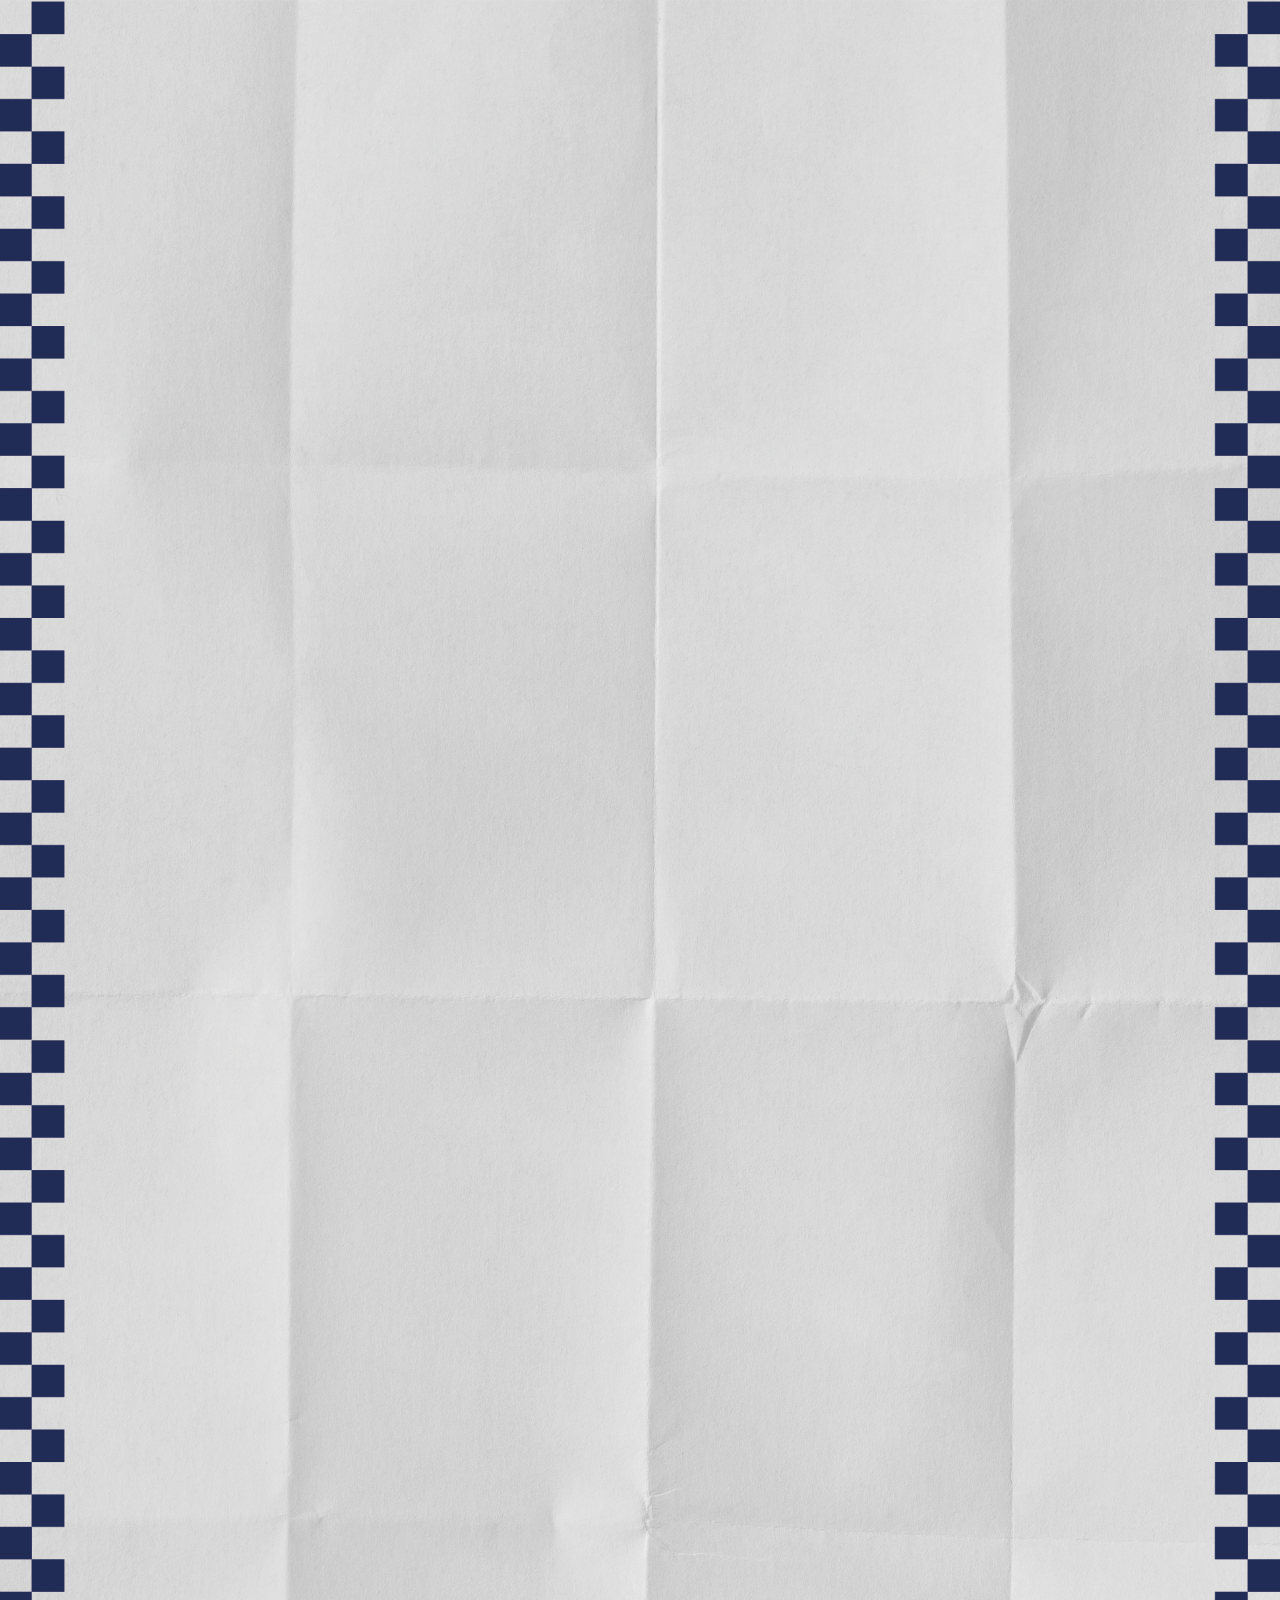
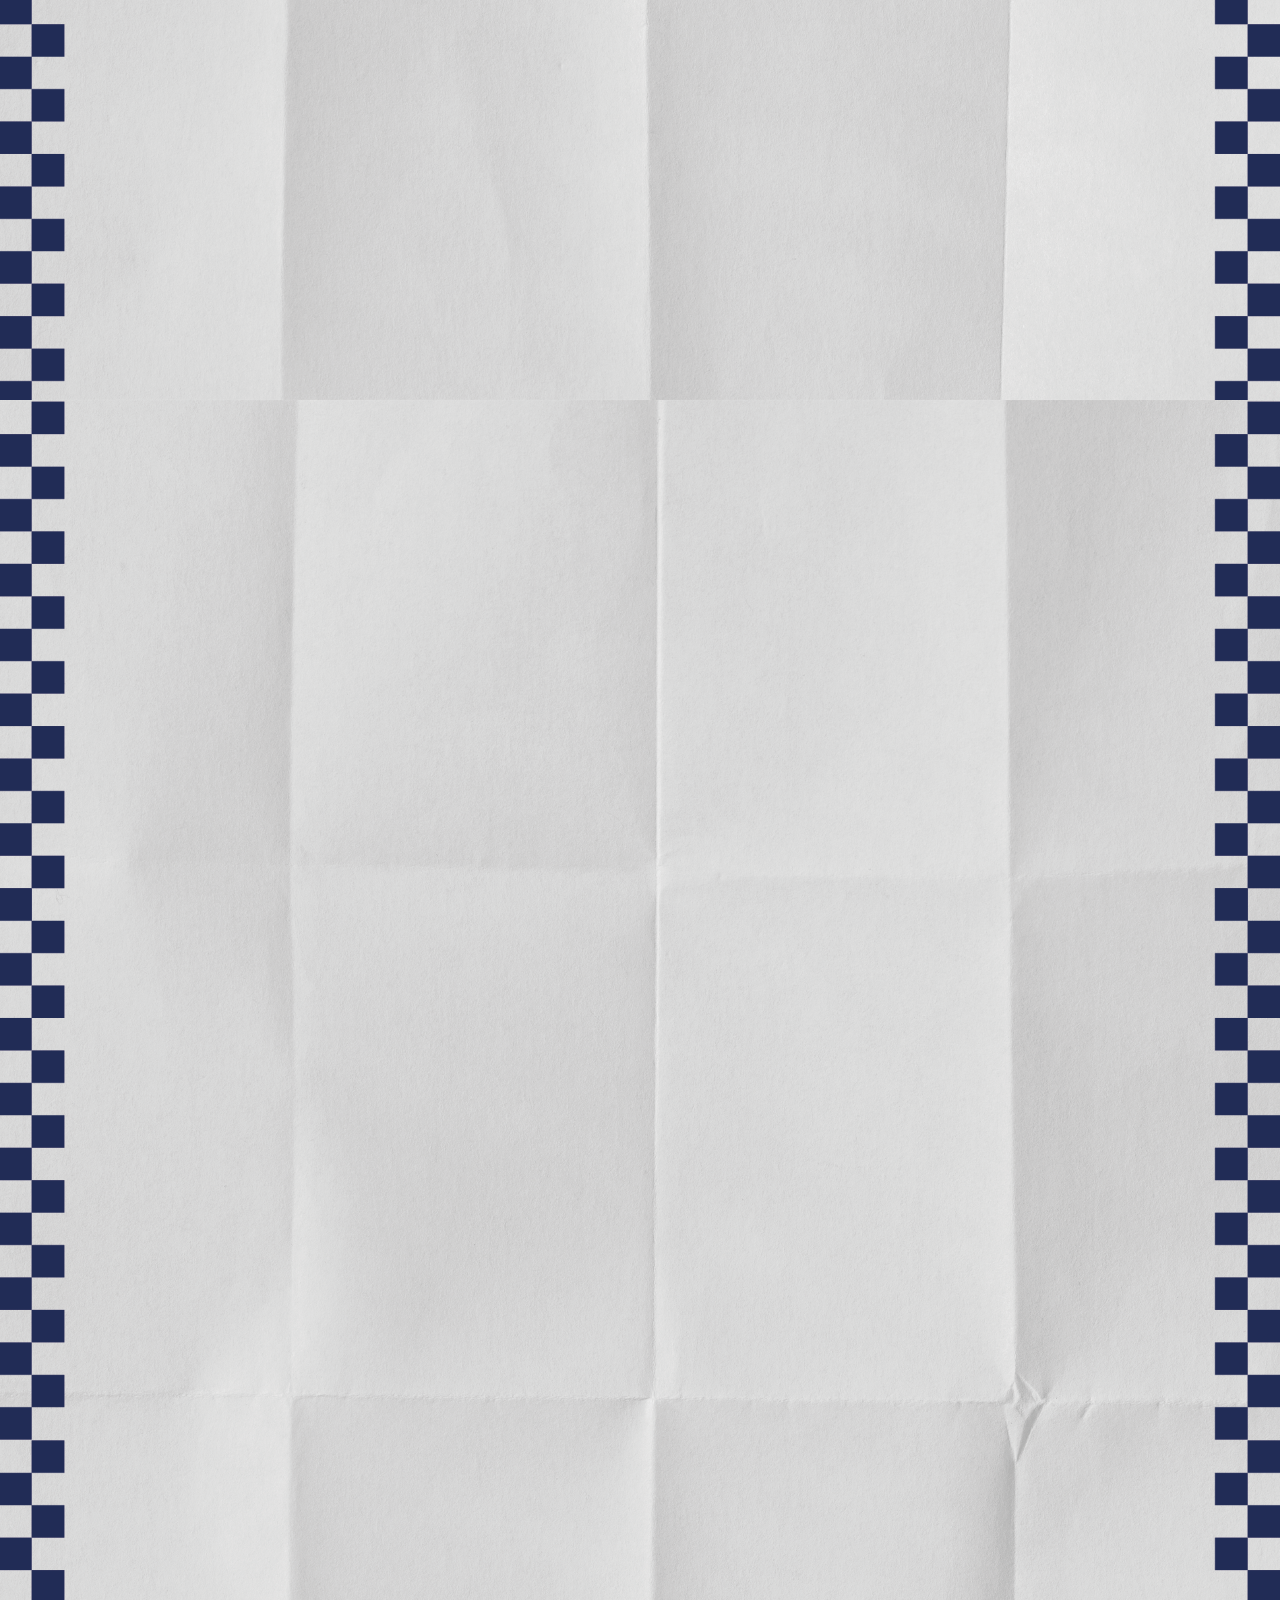
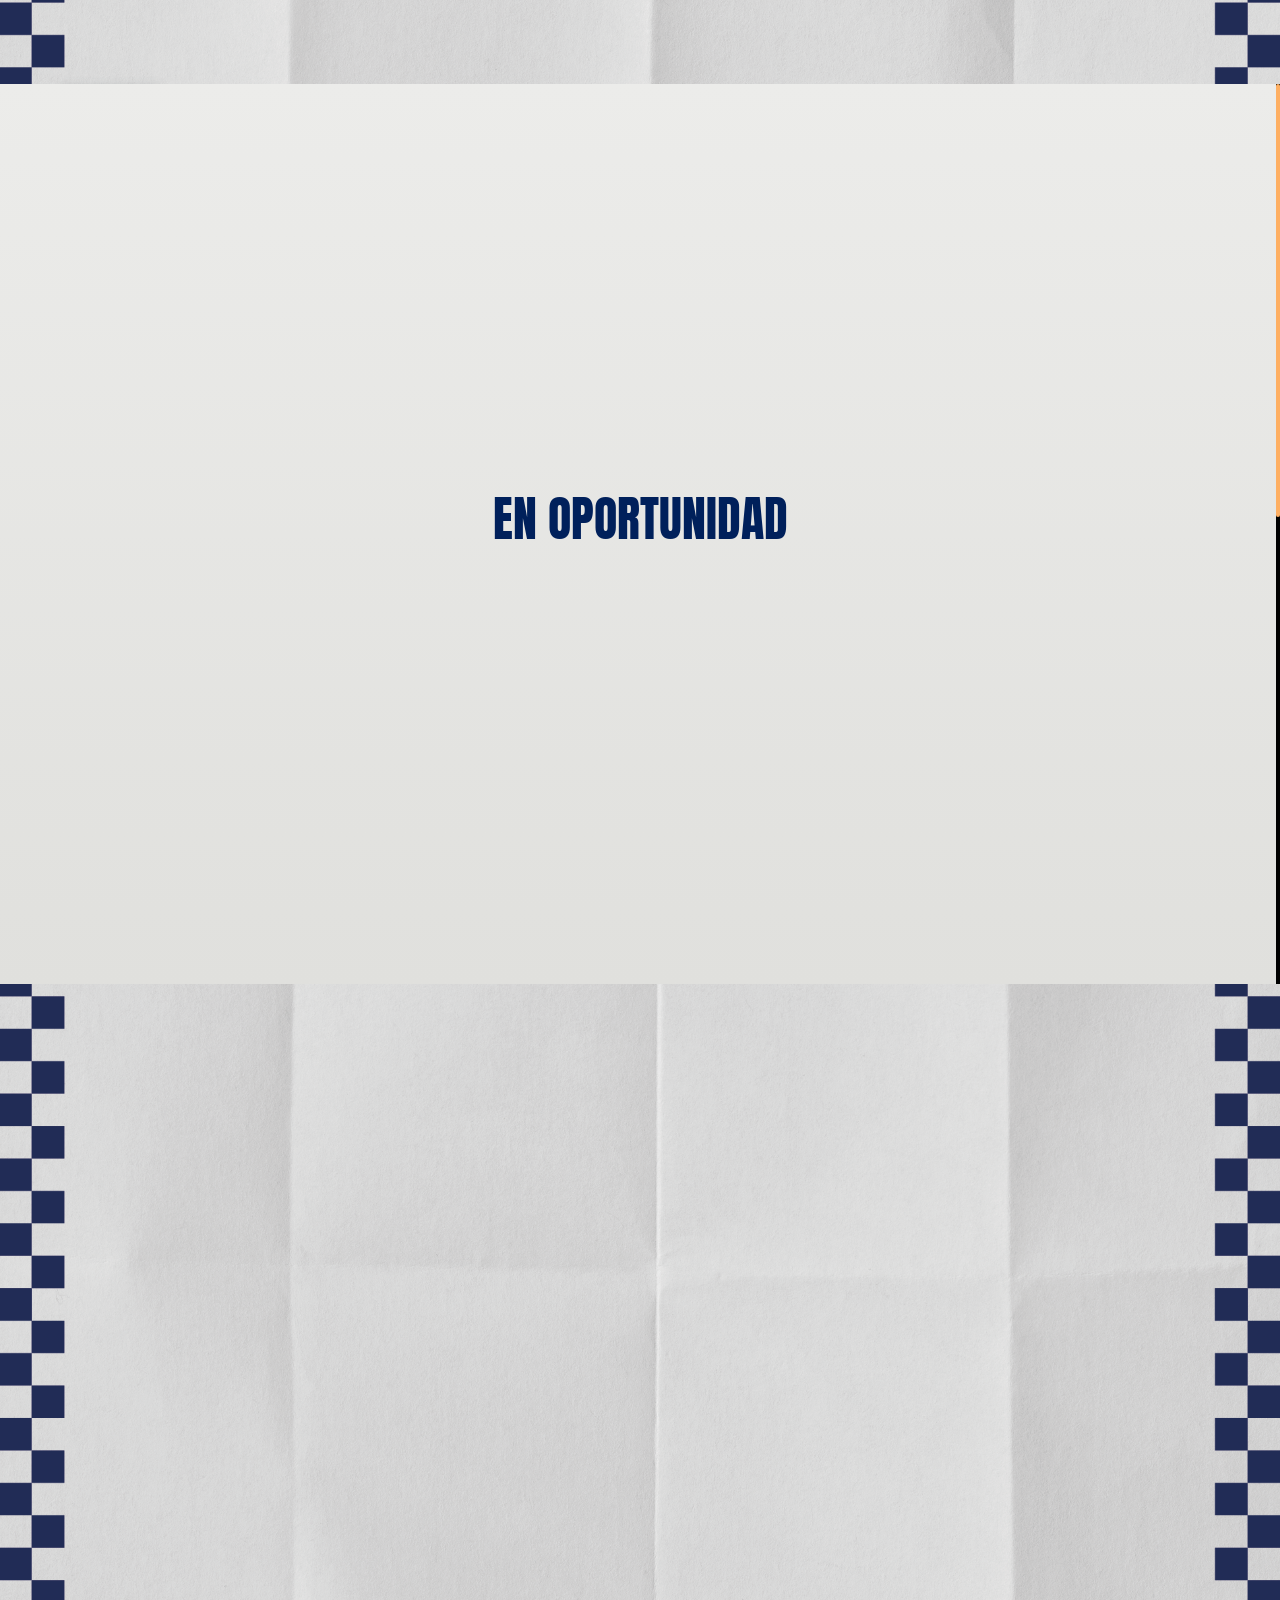
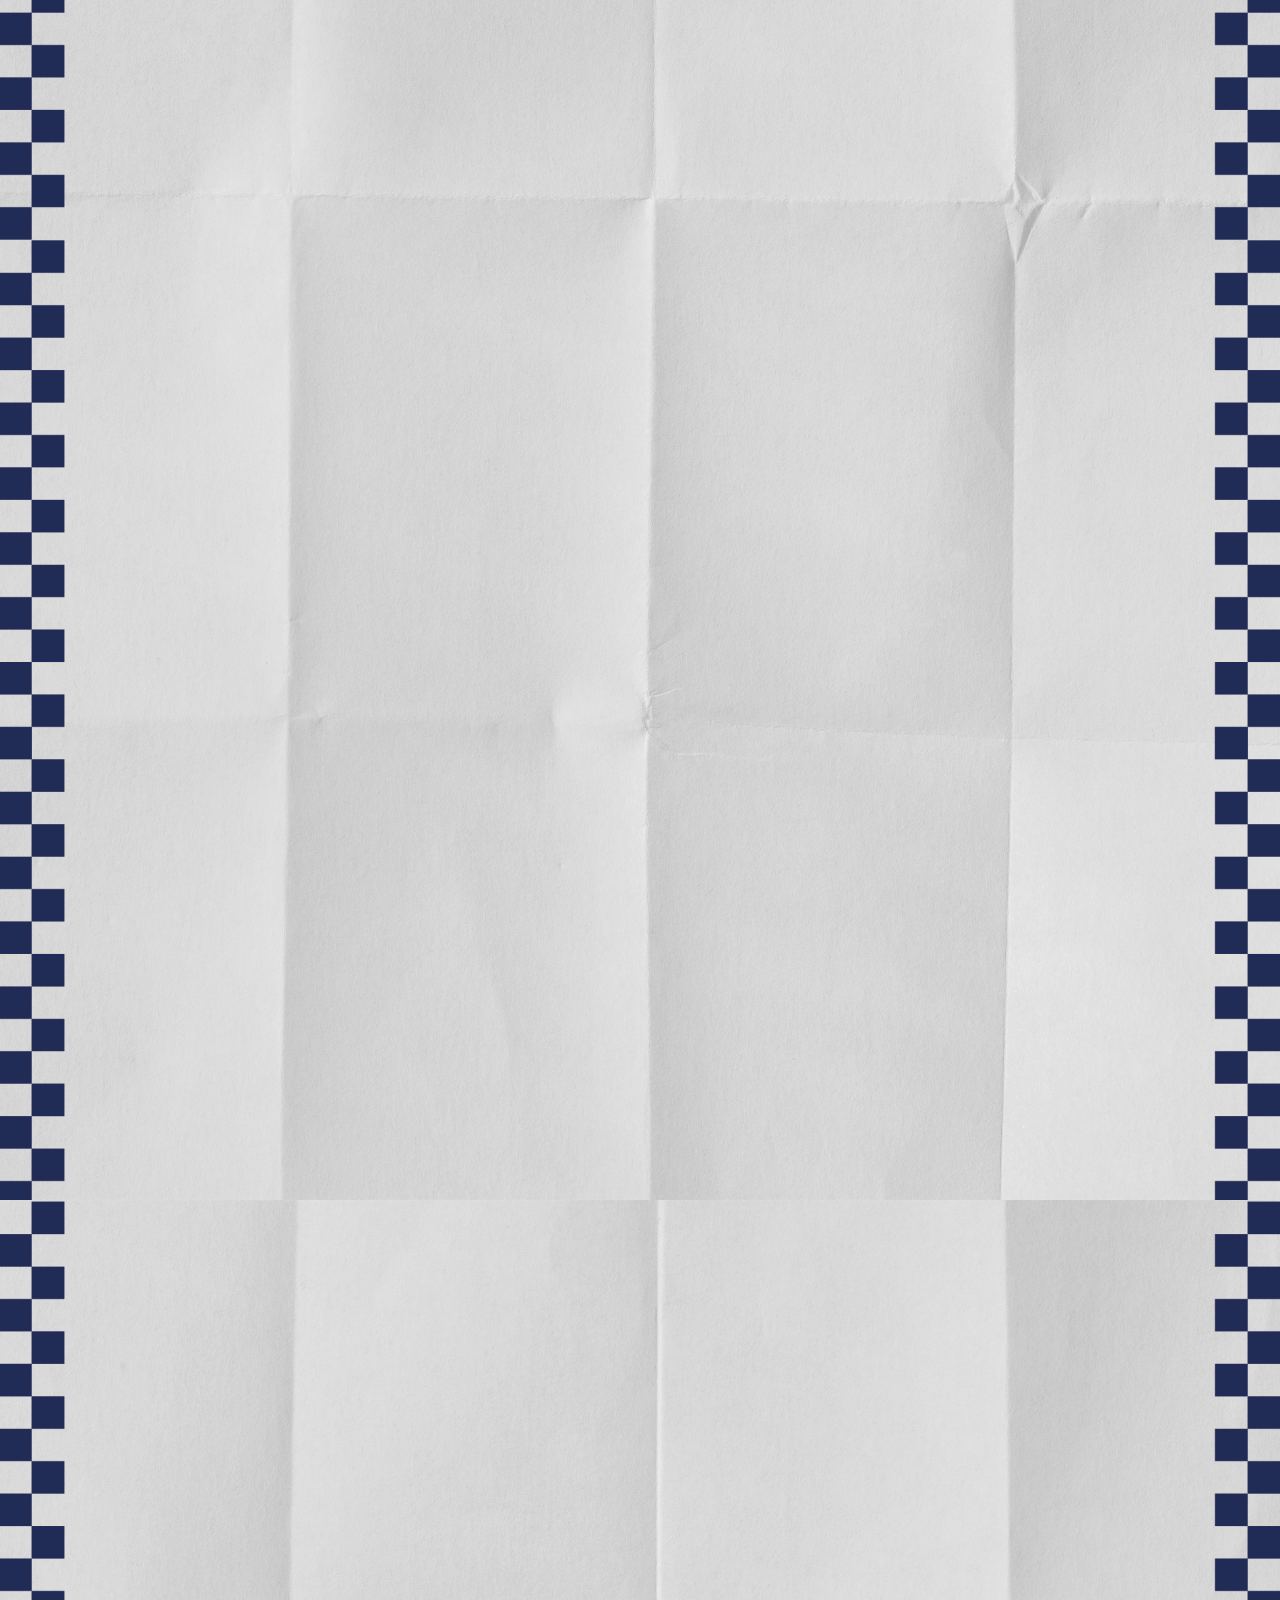
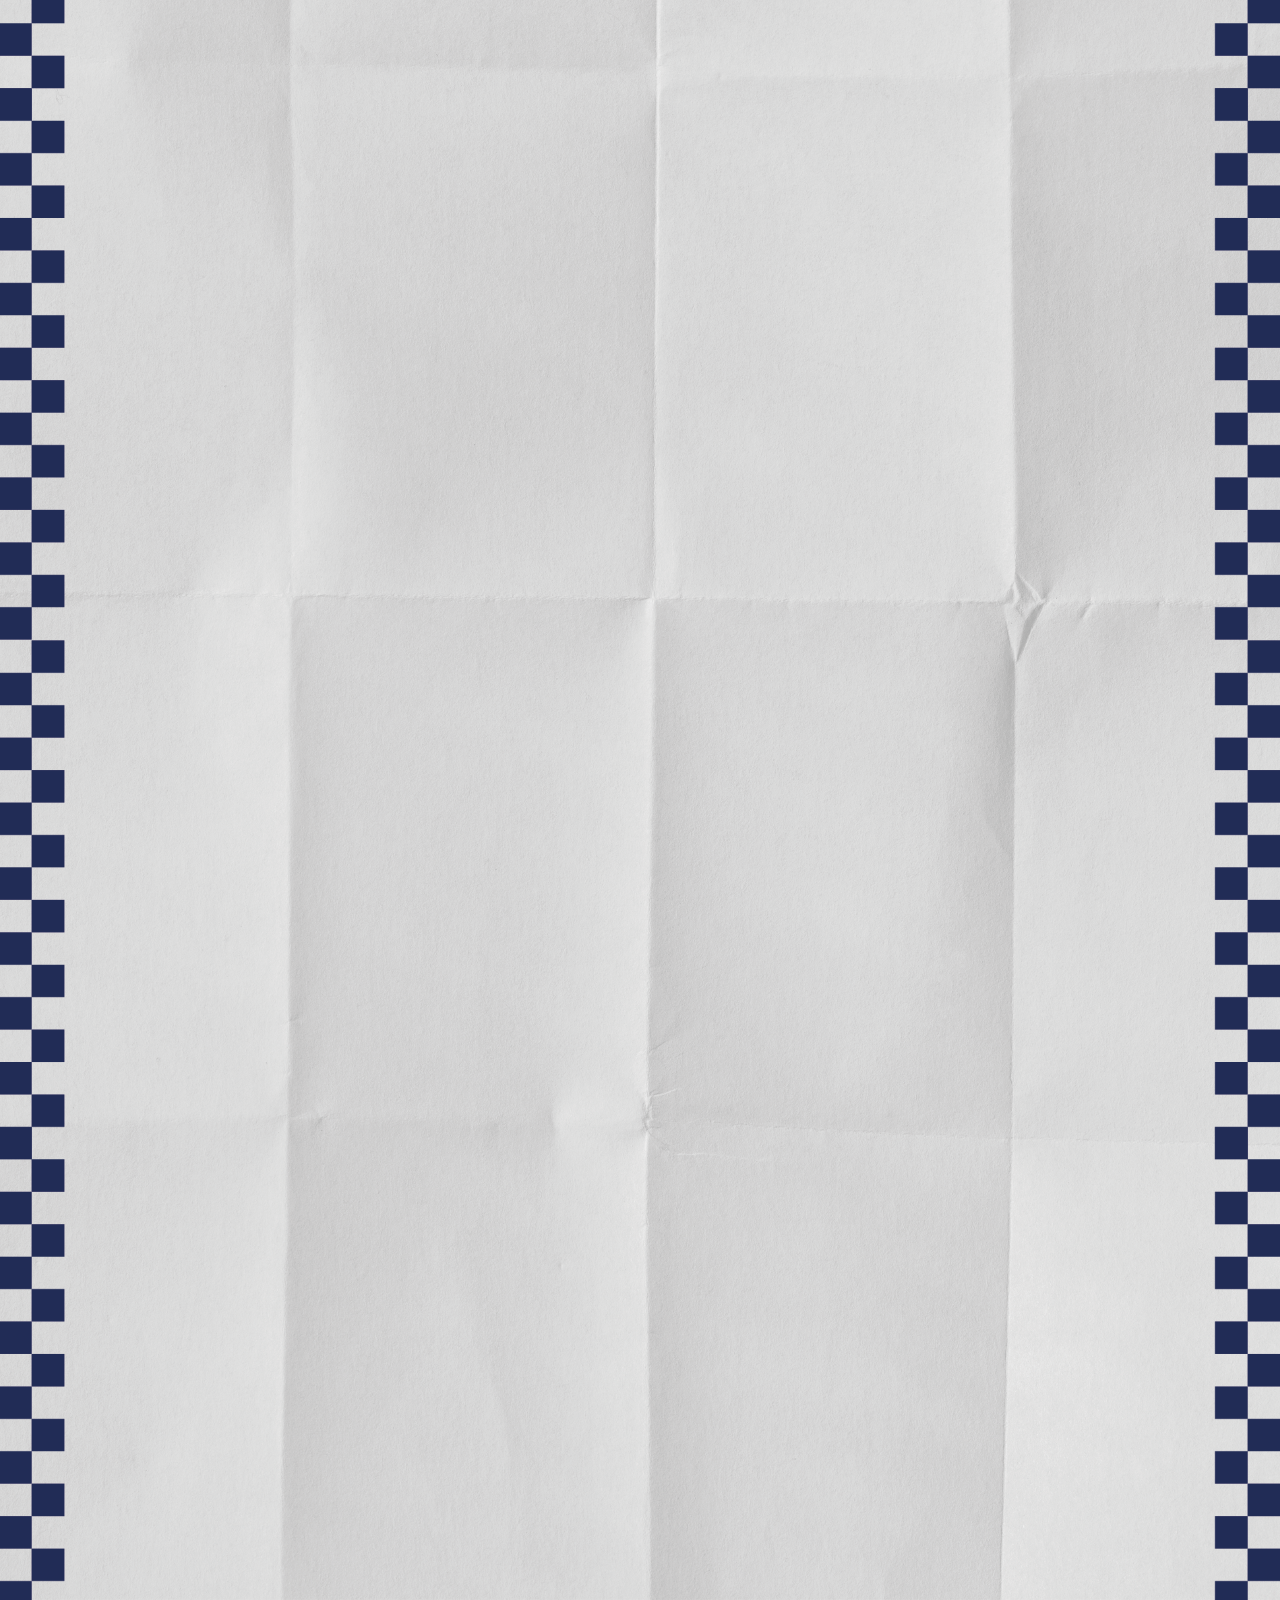
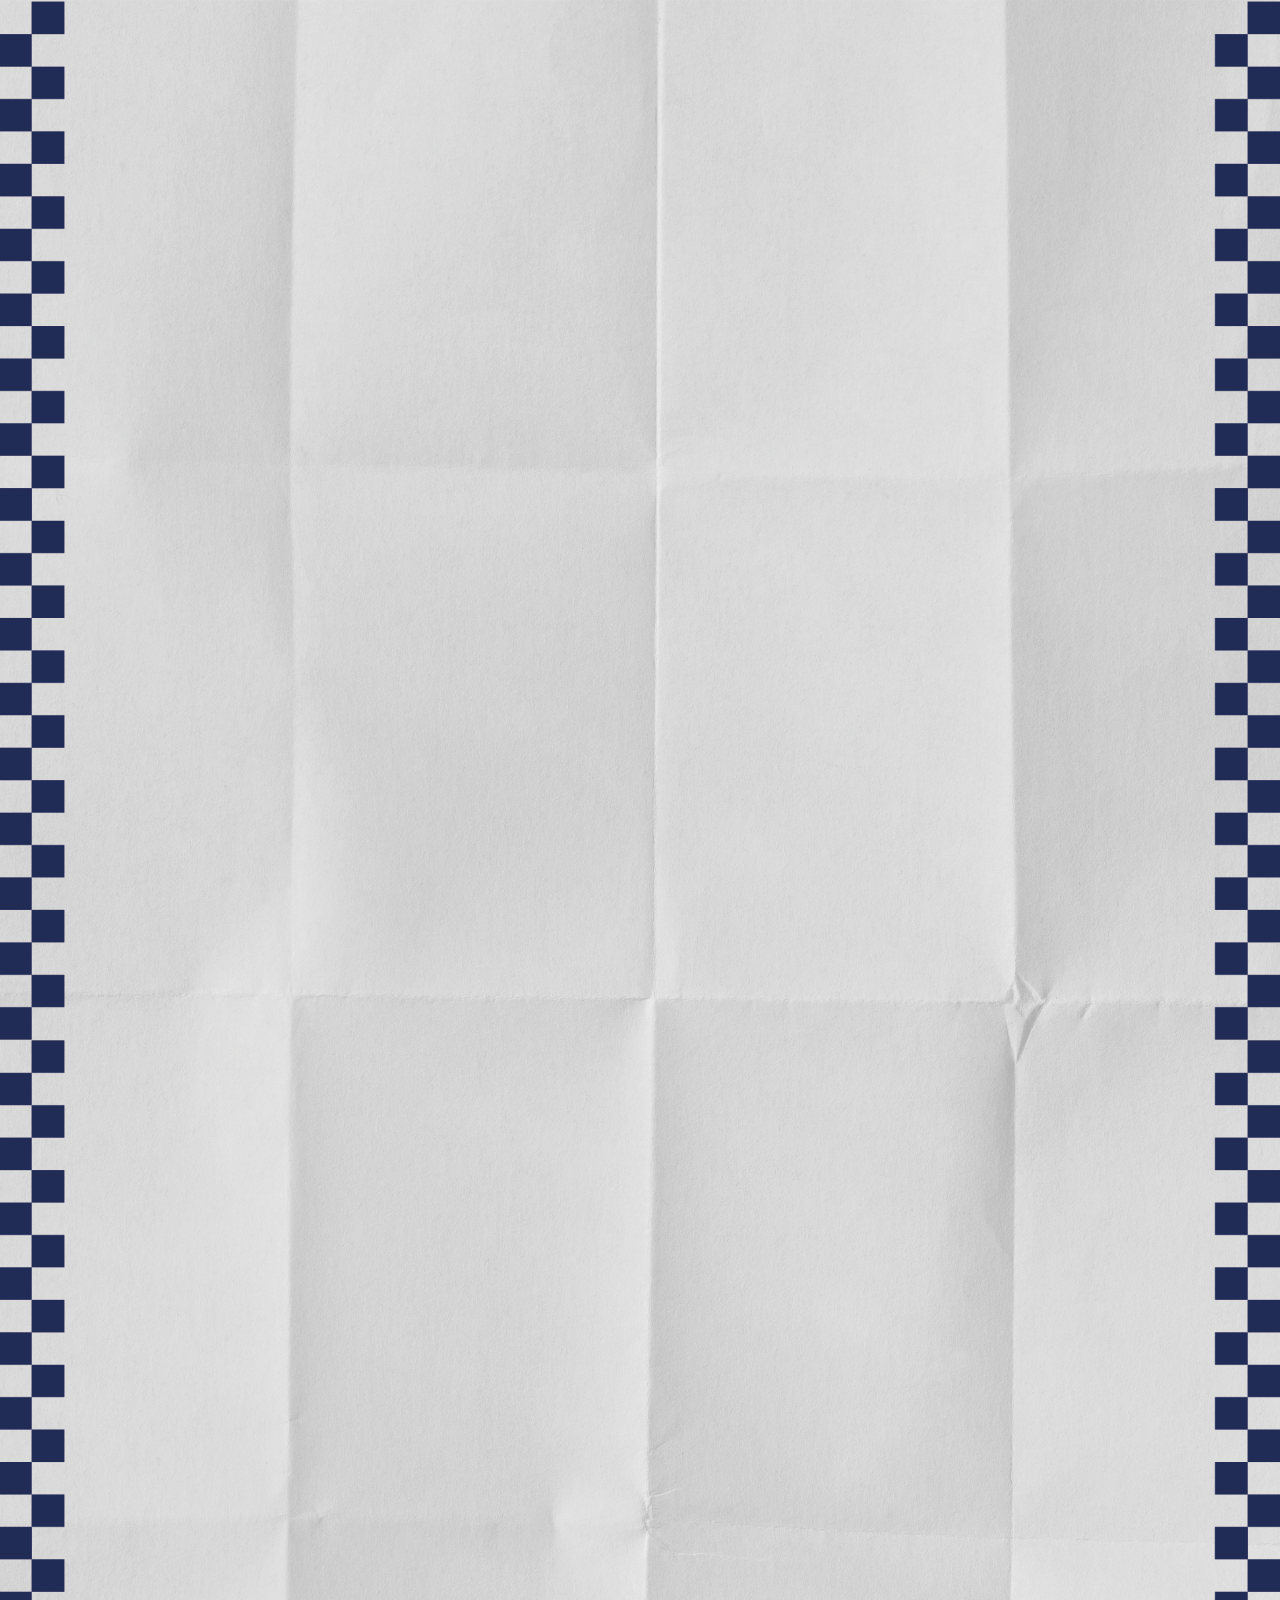
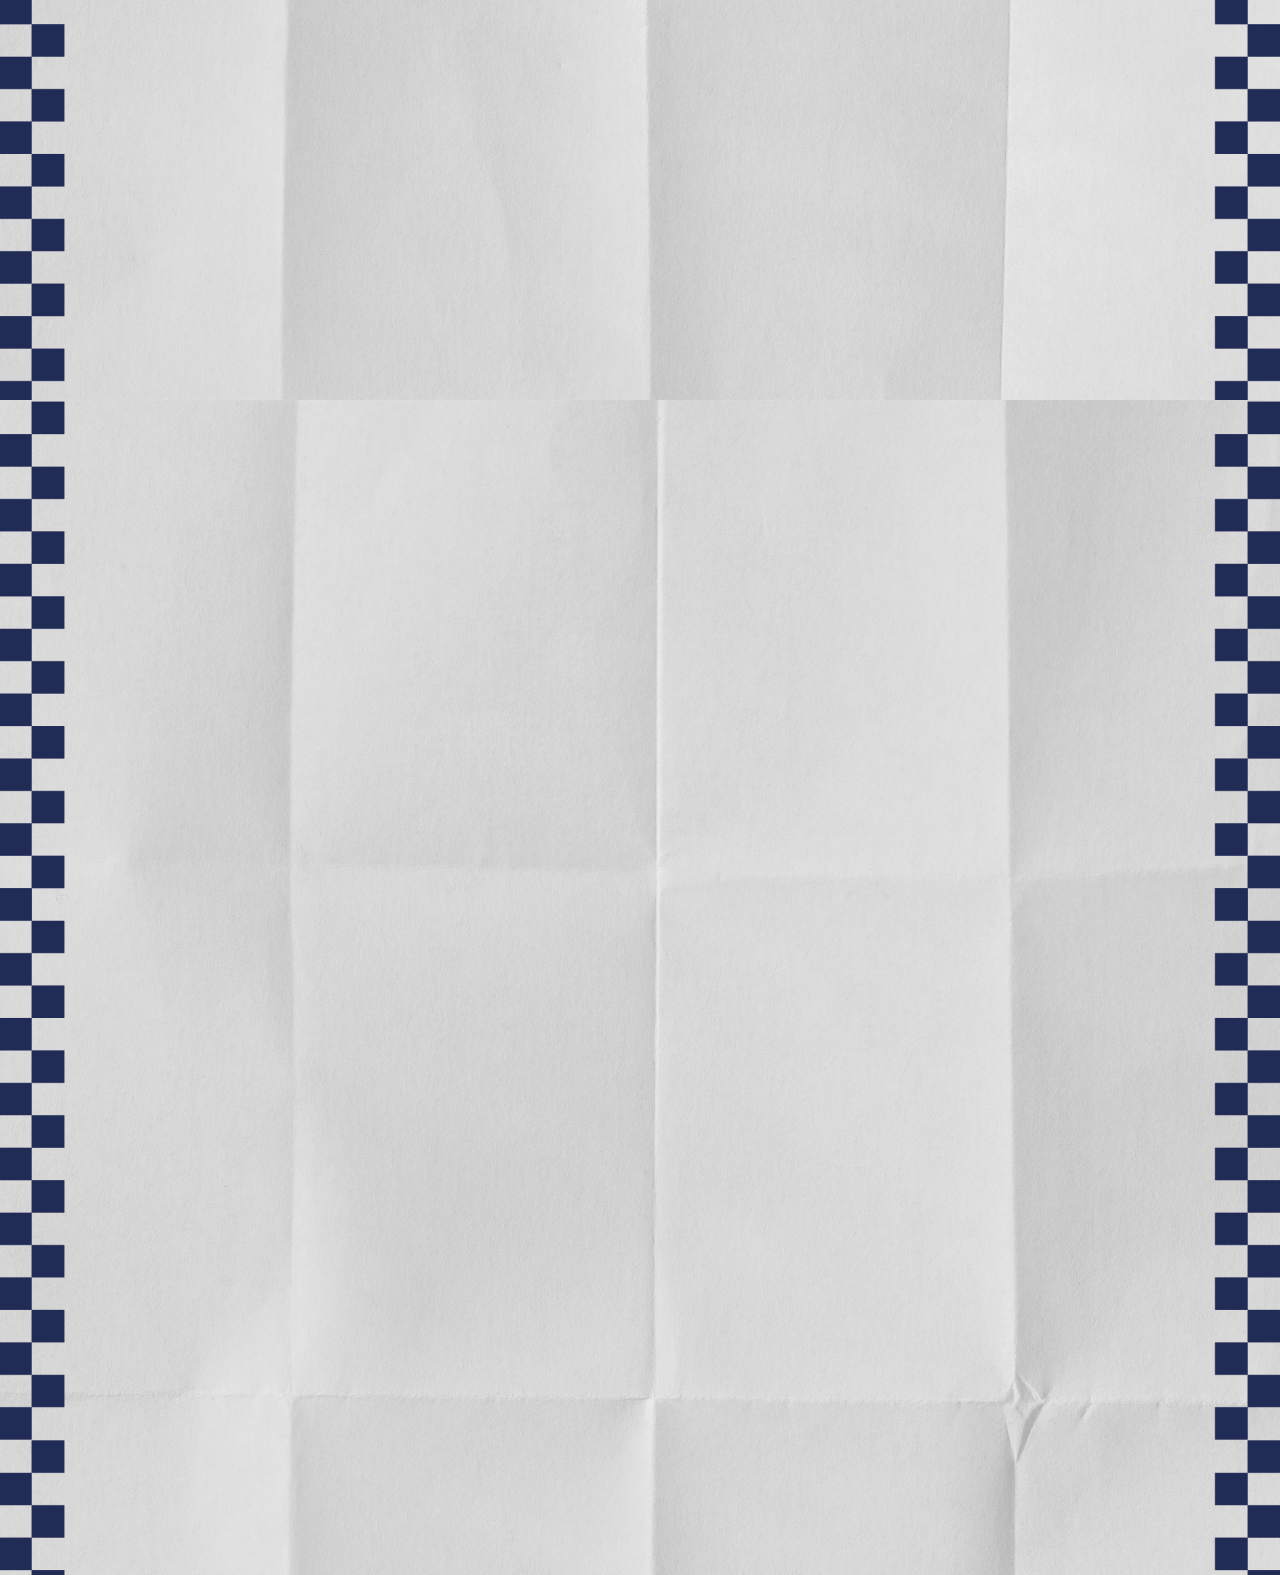
==== index.html @ 7f743ad9 "Add files via upload" ====
<!DOCTYPE html>
<html lang="zxx">

<head>

    <meta charset="UTF-8">
    <meta name="viewport" content="width=device-width, initial-scale=1.0">
    <meta http-equiv="X-UA-Compatible" content="ie=edge">

    <!-- grid css -->
    <link rel="stylesheet" href="css/plugins/bootstrap-grid.css">
    <!-- font awesome css -->
    <link rel="stylesheet" href="css/plugins/fontawesome.min.css">
    <!-- swiper css -->
    <link rel="stylesheet" href="css/plugins/swiper.min.css">
    <!-- okai css -->
    <link rel="stylesheet" href="css/style-friendly.css">
    <!-- page title -->
    <title>FNC - Cebadas</title>

    <!-- css video -->
    <link rel="stylesheet" href="css/video-js.css">

    <link rel="stylesheet" href="css/estilos.css">



</head>

<body style="background-image: url('img/cebadas/bg.png'); background-repeat: repeat; background-size: contain; height: 8064px; ">

    <!-- wrapper -->
    <div id="smooth-wrapper" class="mil-page-wrapper">

        <div id="swup-opm"></div>

        <!-- cursor -->
        <div class="mil-cursor-follower"></div>
        <!-- cursor end -->

        <!-- preloader -->
        <div class="mil-preloader">
            <div class="mil-preloader-animation">
                <div class="mil-pos-abs mil-animation-1">
                    <p class="mil-head0 mil-m1">Cuando la cebada</p>
                    <p class="mil-head0 mil-m1">se convierte</p>
                </div>
                <div class="mil-pos-abs mil-animation-2">
                    <div class="mil-reveal-frame">
                        <p class="mil-reveal-box"></p>
                        <p class="mil-head0 mil-a2">en oportunidad</p>
                    </div>
                </div>
            </div>
        </div>
        <!-- preloader end -->

        <!-- scroll progress -->
        <div class="mil-progress-track">
            <div class="mil-progress"></div>
        </div>
        <!-- scroll progress end -->

        <!-- fixed elements -->
        <div class="mil-fixed">
            <div class="mil-top-panel">
                <div class="mil-left-side">
                    <a href="https://www.fnc.com.uy/" class="mil-logo mil-scroll-to">
                        <img style="width: 75%;" src="img/cebadas/logo_blanco.png"></img>
                    </a>
                </div>
            </div>

            <!-- page transition -->
            <div class="mil-transition-fade" id="swup">
                <div class="mil-transition-frame">

                    <!-- content -->
                    <div id="smooth-content" class="mil-content">

                        <!-- hero -->
                        <div class="mil-hero-1 mil-up" id="top">
                            <div class="container mil-hero-main mil-relative mil-aic">
                                <div class="mil-hero-text mil-scale-img" data-value-1="1.3" data-value-2="0.95">
                                    <div class="mil-word-frame">
                                        <div class="mil-display1 mil-rubber"><img style="width: 75%;"
                                                src="img/cebadas/cebadas_logo.png" alt="shape"></div>

                                    </div>
                                </div>
                                <div class="mil-shapes mil-scale-img" data-value-1=".7" data-value-2="1.11">
                                    <div class="mil-s-1"><img src="img/shapes/1.png" alt="shape"></div>
                                    <div class="mil-s-2"><img src="img/shapes/2.png" alt="shape"></div>
                                    <div class="mil-s-3"><img src="img/shapes/3.png" alt="shape"></div>
                                </div>
                            </div>
                            <div class="mil-hero-img-frame" id="scroll">
                                <div class="mil-circle-text-frame mil-parallax-img" data-value-1="-60px"
                                    data-value-2="10px">
                                    <a href="#scroll5" class="mil-circle-text mil-scroll-to mil-c-gone" data-no-swup>
                                        <svg version="1.1" xmlns="https://www.w3.org/2000/svg"
                                            xmlns:xlink="https://www.w3.org/1999/xlink" x="0px" y="0px"
                                            viewBox="0 0 300 300" enable-background="new 0 0 300 300"
                                            xml:space="preserve" data-value="360" class="mil-rotate">
                                            <defs>
                                                <path id="circlePath"
                                                    d="M 150, 150 m -60, 0 a 60,60 0 0,1 120,0 a 60,60 0 0,1 -120,0 " />
                                            </defs>
                                            <circle cx="150" cy="100" r="75" fill="none" />
                                            <g>
                                                <use xlink:href="#circlePath" fill="none" />
                                                <text style="letter-spacing: 2px">
                                                    <!-- circle text -->
                                                    <textPath xlink:href="#circlePath">scrolleá - scrolleá - scrolleá - scrolleá -</textPath>
                                                </text>
                                            </g>
                                        </svg>
                                        <span class="mil-arrow">
                                            <i class="fal fa-arrow-down"></i>
                                        </span>
                                    </a>
                                </div>

                            </div>
                            <!-- call to action -->
                            


                            <div class="row mil-jcc mil-aic">
                                <div class="col-lg-12 mil-mb60">
                                    <video class="fm-video video-js vjs-16-9 vjs-big-play-centered" autoplay muted loop
                                        playsinline preload="auto" data-setup="{}" controls id="fm-video">
                                        <source src="img/home-1/2.webm" type="video/webm">
                                    </video>
                                </div>

                            </div>



                            <!-- call to action end -->
                        </div>

                        <div class="container mil-relative">
                            <h5 class="mil-head1 mil-rubber mil-tac mil-mb60 mil-up">un proyecto<br>circular</h5>
                        </div>

                        <div class="container">
                                <div class="mil-half-container mil-up">
                                    <div class="mil-text-box mil-g-m1 mil-p-80-100">
                                        <p class="mil-text-md mil-shortened mil-up">Te damos la bienvenida a Cebadas, un
                                            programa de FNC y Sellin con el apoyo de INEFOP, que busca convertir la
                                            harina de cebada en oportunidades para micro productoras del rubro
                                            panificados.</p>

                                        <br>
                                        <br>
                                    </div>

                                </div>
                            </div>
                          <div class="container">
                            <div class="mil-hero-text mil-scale-img" data-value-1="1.3" data-value-2="0.95">
                                    <div class="mil-word-frame">
                                        <div class="mil-display1 mil-rubber"><img style="width: 100%; margin: 0 auto;"
                                                src="img/home-1/cebadas_gif.gif" alt="shape"></div>

                                    </div>
                                </div>
                        </div>

                        <!-- call to action 
                        <div class="container">
                            <div class="row mil-jcc mil-aic">
                                <div class="col-lg-12 mil-mb60">
                                    <div class="mil-project-img mil-land mil-up">
                                        <video autoplay muted loop playsinline preload="auto"
                                            style="max-width:100%; height:auto; mix-blend-mode: multiply;">
                                            <source src="img/home-1/cebadas_1.webm" type="video/webm">
                                        </video>
                                    </div>
                                </div>

                            </div>
                        </div>-->
                        <!-- hero end -->
                        <div>
                            <div class="container">
                                <div class="container mil-relative">
                                    <h5 class="mil-head1 mil-rubber mil-tac mil-mb60 mil-up">PRIMERAS CEBADAS</h5>
                                </div>

                                <div class="swiper-container mil-project-slider">
                                    <div class="swiper-wrapper mil-c-swipe mil-c-light">
                                        <div class="swiper-slide">
                                            <div class="mil-project-img mil-port mil-up">
                                                <video class="fm-video video-js vjs-16-9 vjs-big-play-centered" autoplay
                                                    data-setup="{}" controls id="fm-video"
                                                    poster="img/portadas/potada_1.png">
                                                    <source src="img/videos/Dorita-Corte-1.webm" type="video/mp4"
                                                        &autoplay=1 muted>
                                                </video>
                                            </div>
                                        </div>
                                        <div class="swiper-slide">
                                            <div class="mil-project-img mil-port mil-up">
                                                <video class="fm-video video-js vjs-16-9 vjs-big-play-centered"
                                                    data-setup="{}" controls id="fm-video"
                                                    poster="img/portadas/potada_2.png">
                                                    <source src="img/videos/Luciana-Corte-1.webm" type="video/mp4">
                                                </video>
                                            </div>
                                        </div>
                                        <div class="swiper-slide">
                                            <div class="mil-project-img mil-port mil-up">
                                                <video class="fm-video video-js vjs-16-9 vjs-big-play-centered"
                                                    data-setup="{}" controls id="fm-video"
                                                    poster="img/portadas/potada_3.png">
                                                    <source src="img/videos/Vale-Corte-1.webm" type="video/mp4">
                                                </video>
                                            </div>
                                        </div>

                                    </div>
                                </div>
                            </div>
                        </div>
                        <!-- team -->
                        <div class="mil-p-0-75">
                            <div class="container">
                                <div class="row mil-aic">
                                    <div class="col-md-6 col-lg-4">
                                        <div class="mil-team-card mil-mb30 mil-768-mb-15 mil-up">
                                            <div class="mil-hover-frame">
                                                <img src="img/home-1/dorita.jpg" alt="team member" class="mil-scale-img"
                                                    data-value-1="1.20" data-value-2="1">
                                            </div>
                                            <div class="mil-hover-overlay">
                                                <div class="mil-descr">
                                                    <h4 class="mil-head4 mil-m4 mil-mb20">Dorita</h4>
                                                    <p class="mil-stylized mil-m2">Dorita decidió dedicarse de lleno a
                                                        la fabricación de galletas de avena y en su búsqueda por ofrecer
                                                        un producto de calidad encontró Cebadas. Hoy sus galletas son
                                                        todo un éxito.</p>
                                                </div>
                                            </div>
                                        </div>
                                    </div>
                                    <div class="col-md-6 col-lg-4">
                                        <div class="mil-team-card mil-mb30 mil-768-mb-15 mil-up">
                                            <div class="mil-hover-frame">
                                                <img src="img/home-1/luciana.jpg" alt="team member" class="mil-scale-img"
                                                    data-value-1="1.20" data-value-2="1">
                                            </div>
                                            <div class="mil-hover-overlay">
                                                <div class="mil-descr">
                                                    <h4 class="mil-head4 mil-m4 mil-mb20">Luciana</h4>

                                                    <p class="mil-stylized mil-m2">Luciana tenía un proyecto y desde
                                                        hacía tiempo sentía que todavía le faltaba algo para que fuera
                                                        perfecto. Ese algo lo encontró en la harina de cebada.</p>
                                                </div>
                                            </div>
                                        </div>
                                    </div>
                                    <div class="col-md-6 col-lg-4">
                                        <div class="mil-team-card mil-mb30 mil-768-mb-15 mil-up">
                                            <div class="mil-hover-frame">
                                                <img src="img/home-1/vale.jpg" alt="team member"
                                                    class="mil-scale-img" data-value-1="1.20" data-value-2="1">
                                            </div>
                                            <div class="mil-hover-overlay">
                                                <div class="mil-descr">
                                                    <h4 class="mil-head4 mil-m4 mil-mb20">Vale</h4>
                                                    <p class="mil-stylized mil-m2">Vale quería conectar con su historia
                                                        desde la cocina. En Cebadas no solo encontró el ingrediente que
                                                        lo hizo posible, sino que también le permitió seguir
                                                        creciendo. </p>

                                                </div>
                                            </div>
                                        </div>
                                    </div>

                                </div>
                            </div>
                        </div>
                        <div class="mil-p-0-75">
                            <div class="container">
                                <div class="row mil-aic">
                                    <div class="col-md-6 col-lg-4">
                                        <div class="mil-team-card mil-mb30 mil-768-mb-15 mil-up">
                                            <div class="mil-hover-frame">
                                                <img src="img/home-1/ana_lois.jpeg" alt="team member"
                                                    class="mil-scale-img" data-value-1="1.20" data-value-2="1">
                                            </div>
                                            <div class="mil-hover-overlay">
                                                <div class="mil-descr">
                                                    <h4 class="mil-head4 mil-m4 mil-mb20">Ana</h4>
                                                    <p class="mil-stylized mil-m2">Ana tiene un emprendimiento familiar
                                                        donde sus productos artesanales combinan la tradición de su
                                                        región con la innovación. Ahora también combina la harina de
                                                        cebada.</p>
                                                </div>
                                            </div>
                                        </div>
                                    </div>
                                    <div class="col-md-6 col-lg-4">
                                        <div class="mil-team-card mil-mb30 mil-768-mb-15 mil-up">
                                            <div class="mil-hover-frame">
                                                <img src="img/home-1/paola.jpeg" alt="team member" class="mil-scale-img"
                                                    data-value-1="1.20" data-value-2="1">
                                            </div>
                                            <div class="mil-hover-overlay">
                                                <div class="mil-descr">
                                                    <h4 class="mil-head4 mil-m4 mil-mb20">Paola</h4>
                                                    <p class="mil-stylized mil-m2">Paola ofrece una gran diversidad de
                                                        productos dulces y salados. Luego de convertirse en primera
                                                        generación de Cebadas, tiene delicias hechas de harina de
                                                        cebada.</p>
                                                </div>
                                            </div>
                                        </div>
                                    </div>
                                    <div class="col-md-6 col-lg-4">
                                        <div class="mil-team-card mil-mb30 mil-768-mb-15 mil-up">
                                            <div class="mil-hover-frame">
                                                <img src="img/home-1/cristina.jpeg" alt="team member"
                                                    class="mil-scale-img" data-value-1="1.20" data-value-2="1">
                                            </div>
                                            <div class="mil-hover-overlay">
                                                <div class="mil-descr">
                                                    <h4 class="mil-head4 mil-m4 mil-mb20">Cristina</h4>

                                                    <p class="mil-stylized mil-m2">Cristina es una emprendedora
                                                        perseverante y siempre está buscando nuevas oportunidades para
                                                        crecer, así dió con Cebadas. Ahora tiene un nuevo camino para
                                                        explorar.</p>
                                                </div>
                                            </div>
                                        </div>
                                    </div>

                                </div>
                            </div>
                        </div>
                        <div class="mil-p-0-75">
                            <div class="container">
                                <div class="row mil-aic">
                                    <div class="col-md-6 col-lg-4">
                                        <div class="mil-team-card mil-mb30 mil-768-mb-15 mil-up">
                                            <div class="mil-hover-frame">
                                                <img src="img/home-1/nacaris.jpeg" alt="team member"
                                                    class="mil-scale-img" data-value-1="1.20" data-value-2="1">
                                            </div>
                                            <div class="mil-hover-overlay">
                                                <div class="mil-descr">
                                                    <h4 class="mil-head4 mil-m4 mil-mb20">Nacaris</h4>
                                                    <p class="mil-stylized mil-m2">Nacaris es una emprendedora y le
                                                        ofrece productos más saludables a los que buscan alternativas
                                                        más sanas y ricas. Ahora que conoce la harina de cebada tiene
                                                        mucho más para ofrecer.</p>
                                                </div>
                                            </div>
                                        </div>
                                    </div>
                                    <div class="col-md-6 col-lg-4">
                                        <div class="mil-team-card mil-mb30 mil-768-mb-15 mil-up">
                                            <div class="mil-hover-frame">
                                                <img src="img/home-1/natalia.jpeg" alt="team member"
                                                    class="mil-scale-img" data-value-1="1.20" data-value-2="1">
                                            </div>
                                            <div class="mil-hover-overlay">
                                                <div class="mil-descr">
                                                    <h4 class="mil-head4 mil-m4 mil-mb20">Natalia</h4>
                                                    <p class="mil-stylized mil-m2">Natalia y su hija Brenda, fundaron la
                                                        Confitería Brejugreli y siempre están innovando con diferentes
                                                        harinas. Hoy sumaron la harina de cebada a sus recetas.</p>
                                                </div>
                                            </div>
                                        </div>
                                    </div>
                                    <div class="col-md-6 col-lg-4">
                                        <div class="mil-team-card mil-mb30 mil-768-mb-15 mil-up">
                                            <div class="mil-hover-frame">
                                                <img src="img/home-1/maria_dla.jpeg" alt="team member"
                                                    class="mil-scale-img" data-value-1="1.20" data-value-2="1">
                                            </div>
                                            <div class="mil-hover-overlay">
                                                <div class="mil-descr">
                                                    <h4 class="mil-head4 mil-m4 mil-mb20">María</h4>

                                                    <p class="mil-stylized mil-m2">María es una enamorada de la
                                                        repostería, por eso fundó Mary K-tering, postres con un toque
                                                        único. Gracias a la harina de cebada son aún más únicos. </p>
                                                </div>
                                            </div>
                                        </div>
                                    </div>

                                </div>
                            </div>
                        </div>
                        <div class="mil-p-0-100">
                            <div class="container">
                                <div class="row mil-aic">
                                    <div class="col-md-6 col-lg-4">
                                        <div class="mil-team-card mil-mb30 mil-768-mb-15 mil-up">
                                            <div class="mil-hover-frame">
                                                <img src="img/home-1/alejandra.jpeg" alt="team member"
                                                    class="mil-scale-img" data-value-1="1.20" data-value-2="1">
                                            </div>
                                            <div class="mil-hover-overlay">
                                                <div class="mil-descr">
                                                   <h4 class="mil-head4 mil-m4 mil-mb20">Alejandra</h4>
                                                    <p class="mil-stylized mil-m2">Alejandra pone en sus preparaciones
                                                        muchísima pasión y dedicación, ahora, luego de pasar por
                                                        Cebadas, también le suma harina de cebada. </p>
                                                </div>
                                            </div>
                                        </div>
                                    </div>
                                    <div class="col-md-6 col-lg-4">
                                        <div class="mil-team-card mil-mb30 mil-768-mb-15 mil-up">
                                            <div class="mil-hover-frame">
                                                <img src="img/home-1/maria_muj.jpeg" alt="team member"
                                                    class="mil-scale-img" data-value-1="1.20" data-value-2="1">
                                            </div>
                                            <div class="mil-hover-overlay">
                                                <div class="mil-descr">
                                                     <h4 class="mil-head4 mil-m4 mil-mb20">María</h4>
                                                    <p class="mil-stylized mil-m2">María realiza tortas y postres que
                                                        llenan de dulzura cada ocasión especial y cumpleaños. Pero ahora
                                                        tiene otra sorpresa; le suma a sus preparaciones harina de
                                                        cebada. </p>
                                                    
                                                </div>
                                            </div>
                                        </div>
                                    </div>
                                </div>
                            </div>
                        </div>
                        <!-- team end -->
                        <div class="container mil-relative">
                            <h5 class="mil-head1 mil-rubber mil-tac mil-mb60 mil-up"
                                style="text-align: center !important;">Conocé todo lo que se cocina en Cebadas</h5>
                        </div>

                        <div class="container">
                            <div class="mil-half-container mil-up">
                                <div class="mil-text-box mil-g-m1 mil-p-80-100">
                                    <p class="mil-text-md mil-shortened mil-up">Registrate, formá parte de los talleres
                                        de Cebadas y accedé a contenido y materiales exclusivos pensados para que tu
                                        emprendimiento siga creciendo.</p>
                                </div>

                            </div>
                            <div class="row mil-jcc mil-aic">
                                <div class="col-lg-12 mil-mb60">
                                    <div class="mil-project-img mil-land mil-up">
                                        <img src="img/home-1/1.png" alt="project" class="mil-scale-img"
                                            data-value-1="1.15" data-value-2="1">
                                    </div>
                                </div>

                            </div>
                        </div>
                        <div class="row mil-jcc mil-aic">
                            <div class="col-lg-12 mil-mb60">
                                <div class="mil-project-img mil-land mil-up">
                                    <img src="img/home-1/code_pan.png" alt="project" class="mil-scale-img"
                                        data-value-1="1.15" data-value-2="1">
                                </div>
                            </div>

                        </div>
                        <!-- blog -->
                        <div class="mil-p-0-160">
                            <div class="container">
                                <div class="swiper-container mil-blog-slider">
                                    <div class="swiper-wrapper mil-c-swipe mil-c-light">
                                        <div class="swiper-slide">
                                            <div class="mil-blog-card">
                                                <div class="mil-cover mil-up">
                                                    <div class="mil-hover-frame">
                                                        <img src="img/panaderia/web_recetas y procesos.jpg" alt="cover"
                                                            class="mil-scale-img" data-value-1="1.15" data-value-2="1">
                                                    </div>
                                                    <div class="mil-badges">
                                                        <div class="mil-category">RECETAS</div>

                                                    </div>
                                                </div>
                                               <a class="mil-descr mil-c-gone">
                                                    <div class="mil-text-frame">
                                                        <p class="mil-text-sm mil-max-3row-text mil-up">
                                                            Recetas originales y probadas a base de cebada. Paso a paso, fáciles de seguir: con videos y descargables.

                                                        </p>
                                                    </div>
                                                    <!-- <div class="mil-up mil-768-gone">
                                                        <div class="mil-stylized-btn">
                                                            <i class="fal fa-arrow-up"></i>
                                                            <span>Registrate</span>
                                                        </div>
                                                    </div>-->
                                                </a>
                                            </div>
                                        </div>
                                        <div class="swiper-slide">
                                            <div class="mil-blog-card">
                                                <div class="mil-cover mil-up">
                                                    <div class="mil-hover-frame">
                                                        <img src="img/panaderia/web_branding.jpg" alt="cover"
                                                            class="mil-scale-img" data-value-1="1.15" data-value-2="1">
                                                    </div>
                                                    <div class="mil-badges">
                                                        <div class="mil-category">SEGUIMIENTO</div>

                                                    </div>
                                                </div>
                                                <a class="mil-descr mil-c-gone">
                                                    <div class="mil-text-frame">
                                                        <p class="mil-text-sm mil-max-3row-text mil-up">
                                                            Guías simples para crear tu identidad visual: plantillas de logos, etiquetas y redes sociales.
                                                        </p>
                                                    </div>
                                                    <!--<div class="mil-up mil-768-gone">
                                                        <div class="mil-stylized-btn">
                                                            <i class="fal fa-arrow-up"></i>
                                                            <span>Registrate</span>
                                                        </div>
                                                    </div>-->
                                                </a>
                                            </div>
                                        </div>
                                        <div class="swiper-slide">
                                            <div class="mil-blog-card">
                                                <div class="mil-cover mil-up">
                                                    <div class="mil-hover-frame">
                                                        <img src="img/panaderia/web_tips.jpg" alt="cover"
                                                            class="mil-scale-img" data-value-1="1.15" data-value-2="1">
                                                    </div>
                                                    <div class="mil-badges">
                                                        <div class="mil-category">MENTORÍA</div>

                                                    </div>
                                                </div>
                                              <a class="mil-descr mil-c-gone">
                                                    <div class="mil-text-frame">
                                                        <p class="mil-text-sm mil-max-3row-text mil-up">Errores comunes al emprender y cómo evitarlos. Tips prácticos para vender en las redes sociales o en ferias. </p>
                                                    </div>
                                                     <!-- <div class="mil-up mil-768-gone">
                                                        <div class="mil-stylized-btn">
                                                            <i class="fal fa-arrow-up"></i>
                                                            <span>Registrate</span>
                                                        </div>
                                                    </div>-->
                                                </a>
                                            </div>
                                        </div>
                                        <div class="swiper-slide">
                                            <div class="mil-blog-card">
                                                <div class="mil-cover mil-up">
                                                    <div class="mil-hover-frame">
                                                        <img src="img/panaderia/web_gestion del proyecto.jpg"
                                                            alt="cover" class="mil-scale-img" data-value-1="1.15"
                                                            data-value-2="1">
                                                    </div>
                                                    <div class="mil-badges">
                                                        <div class="mil-category">CAPACITACIÓN</div>

                                                    </div>
                                                </div>
                                                <a class="mil-descr mil-c-gone">
                                                    <div class="mil-text-frame">
                                                        <p class="mil-text-sm mil-max-3row-text mil-up">Plantillas de costos, presupuestos y gestión de pedidos. Modelos para organizar la producción, entregas y clientes.
                                                        </p>
                                                    </div>
                                                    <!--<div class="mil-up mil-768-gone">
                                                        <div class="mil-stylized-btn">
                                                            <i class="fal fa-arrow-up"></i>
                                                            <span>Registrate</span>
                                                        </div>
                                                    </div>-->
                                                </a>
                                            </div>
                                        </div>
                                    </div>
                                </div>
                            </div>
                        </div>

                        <!-- blog end -->

                        <!-- portfolio -->
                        <div class="container mil-relative">
                            <h5 class="mil-head1 mil-rubber mil-tac mil-mb60 mil-up"
                                style="text-align: center !important;">conocé el<br>proyecto</h5>
                        </div>
                        <div class="mil-p-0-130">
                            <div class="container">
                                <div class="row">
                                    <div class="col-md-6">
                                        <div class="mil-work-card mil-mb30">
                                            <div class="mil-cover mil-port mil-up">
                                                <div class="mil-hover-frame">
                                                    <img src="img/galeria/202503_Sellin-11.jpg" alt="cover"
                                                        class="mil-scale-img" data-value-1="1.15" data-value-2="1">
                                                </div>
                                            </div>

                                        </div>
                                        <div class="mil-work-card mil-mb30">
                                            <div class="mil-cover mil-square mil-up">
                                                <div class="mil-hover-frame">
                                                    <img src="img/galeria/202503_Sellin-17.jpg" alt="cover"
                                                        class="mil-scale-img" data-value-1="1.15" data-value-2="1">
                                                </div>
                                            </div>

                                        </div>
                                        <div class="mil-work-card mil-mb30">
                                            <div class="mil-cover mil-square mil-up">
                                                <div class="mil-hover-frame">
                                                    <img src="img/galeria/202503_Sellin-44.jpg" alt="cover"
                                                        class="mil-scale-img" data-value-1="1.15" data-value-2="1">
                                                </div>
                                            </div>

                                        </div>
                                        <div class="mil-work-card mil-mb30">
                                            <div class="mil-cover mil-land mil-up">
                                                <div class="mil-hover-frame">
                                                    <img src="img/galeria/202503_Sellin-72.jpg" alt="cover"
                                                        class="mil-scale-img" data-value-1="1.15" data-value-2="1">
                                                </div>
                                            </div>

                                        </div>
                                        <div class="mil-work-card mil-mb30">
                                            <div class="mil-cover mil-square mil-up">
                                                <div class="mil-hover-frame">
                                                    <img src="img/galeria/202503_Sellin-98.jpg" alt="cover"
                                                        class="mil-scale-img" data-value-1="1.15" data-value-2="1">
                                                </div>
                                            </div>

                                        </div>
                                    </div>
                                    <div class="col-md-6">
                                        <div class="mil-work-card mil-mb30">
                                            <div class="mil-cover mil-land mil-up">
                                                <div class="mil-hover-frame">
                                                    <img src="img/galeria/202503_Sellin2-12.jpg" alt="cover"
                                                        class="mil-scale-img" data-value-1="1.15" data-value-2="1">
                                                </div>
                                            </div>

                                        </div>
                                        <div class="mil-work-card mil-mb30">
                                            <div class="mil-cover mil-square mil-up">
                                                <div class="mil-hover-frame">
                                                    <img src="img/galeria/202503_Sellin2-49.jpg" alt="cover"
                                                        class="mil-scale-img" data-value-1="1.15" data-value-2="1">
                                                </div>
                                            </div>

                                        </div>
                                        <div class="mil-work-card mil-mb30">
                                            <div class="mil-cover mil-square mil-up">
                                                <div class="mil-hover-frame">
                                                    <img src="img/galeria/202503_Sellin3-45.jpg" alt="cover"
                                                        class="mil-scale-img" data-value-1="1.15" data-value-2="1">
                                                </div>
                                            </div>

                                        </div>
                                        <div class="mil-work-card mil-mb30">
                                            <div class="mil-cover mil-square mil-up">
                                                <div class="mil-hover-frame">
                                                    <img src="img/galeria/202503_Sellin3-48.jpg" alt="cover"
                                                        class="mil-scale-img" data-value-1="1.15" data-value-2="1">
                                                </div>
                                            </div>

                                        </div>
                                        <div class="mil-work-card mil-mb30">
                                            <div class="mil-cover mil-port mil-up">
                                                <div class="mil-hover-frame">
                                                    <img src="img/galeria/202503_Sellin3-56.jpg" alt="cover"
                                                        class="mil-scale-img" data-value-1="1.15" data-value-2="1">
                                                </div>
                                            </div>
                                        </div>
                                    </div>
                                </div>
                            </div>
                        </div>
                        <!-- portfolio end -->

                        <!-- footer -->
                        <footer class="mil-footer mil-p-100-100">
                            <div class="container">
                                <div class="mil-cta">
                                    <div class="mil-shapes mil-scale-img" data-value-1="1.2" data-value-2=".85">
                                        <div class="mil-s-1"><img src="img/shapes/1.png" alt="shape"></div>

                                        <div class="mil-s-3"><img src="img/shapes/3.png" alt="shape"></div>
                                    </div>
                                    <div class="mil-half-container mil-up" >
                                        <div class="mil-text-box mil-g-m1 mil-p-160-160">
                                            <h5 class="mil-head1 mil-rubber mil-tac mil-mb60 mil-up">Vos podés ser una de nosotras</h5>
                                            <form id="contact-form" action="mailto:cebadas@sellin.uy" method="post" enctype="text/plain">
                                                <div class="row mil-aic">
                                                    <div class="col-md-6 mil-mb30 mil-up">
                                                        <input type="text" id="name" type="text" placeholder="Nombre" required>
                                                    </div>
                                                    <div class="col-md-6 mil-mb30 mil-up">
                                                        <input type="email" id="email" type="text" placeholder="Email" required>
                                                    </div>
                                                    <div class="col-md-12 mil-mb30 mil-up">
                                                        <textarea id="message" name="message" rows="5" placeholder="Cuéntanos sobre tu proyecto" required ></textarea>
                                                    </div>
                                                    <div
                                                        class="col-md-12 mil-mb30 mil-768-mb0 mil-jce mil-768-jcc mil-up">
                                                        <button typw="submit" class="mil-btn mil-a2 mil-c-gone">Enviar</button>
                                                    </div>
                                                </div>
                                            </form>
                                        </div>
                                    </div>
                                    <div class="row mil-aic mil-jcb mil-no-g">
                                        <div class="col-lg-6 mil-992-gone">
                                            <div class="mil-text-pad">
                                                <p class="mil-text-sm">©2025. All rights reserved.</p>
                                                <p class="mil-text-sm">Design by: <a href="https://www.wildfi.com/"
                                                        class="mil-text-link mil-a2 mil-c-gone">WILD FI</a></p>
                                            </div>
                                        </div>
                                    </div>
                                </div>
                            </div>
                        </footer>
                    
                    </div>
   
                    <!-- footer end -->

                </div>
                <!-- content -->

            </div>
        </div>
        <!-- page transition -->

    </div>
    <!-- wrapper end -->

    <!-- swup js -->
    <script src="js/plugins/swup.min.js"></script>
    <!-- gsap js -->
    <script src="js/plugins/gsap.min.js"></script>
    <!-- scroll smoother -->
    <script src="js/plugins/ScrollSmoother.min.js"></script>
    <!-- scroll trigger js -->
    <script src="js/plugins/ScrollTrigger.min.js"></script>
    <!-- scroll to js -->
    <script src="js/plugins/ScrollTo.min.js"></script>
    <!-- swiper js -->
    <script src="js/plugins/swiper.min.js"></script>
    <!-- parallax js -->
    <script src="js/plugins/parallax.js"></script>
    <!-- pixy js -->
    <script src="js/main.js"></script>
    <!-- pixy js -->
    <script src="js/script.js"></script>
    <!-- video js -->
    <script src="js/video.js"></script>


</body>

</html>
---- css/style-friendly.css ----
/*--------------------------------------------

1. common
    - main
    - page transitions
    - settings
    - typography
    - cursor
    - scrollbar
    - breadcrumbs
    - buttons
    - social icons
    - form
    - spaces
2. hero
    - hero 1
    - hero 2
    - hero 3
    - hero 4
    - hero 5
    - hero 6
    - circle text
3. components
    - preloader
    - top panel
    - menu window
    - iconbox
    - services
    - counters
    - half container
    - team
    - tapes
    - blog
    - about
    - portfolio
    - reviews
    - partners
    - prices
    - footer

--------------------------------------------*/
/* -------------------------------------------

fonts

------------------------------------------- */
@import url("https://fonts.googleapis.com/css2?family=Anton&family=Outfit:wght@100..900&display=swap");
/* -------------------------------------------

colors

------------------------------------------- */
/* -------------------------------------------

transition

------------------------------------------- */
/* -------------------------------------------

main

------------------------------------------- */
*,
*:before,
*:after {
  -webkit-box-sizing: border-box;
          box-sizing: border-box;
  padding: 0;
  margin: 0;
}

*::-moz-selection {
  color: inherit;
  background-color: transparent;
}

*::selection {
  color: inherit;
  background-color: transparent;
}

*,
*:focus {
  outline: inherit;
}

body {
  font-family: "Outfit", sans-serif;
  color: #002263;
  font-weight: 300;
  font-size: 14px;

}

.mil-page-wrapper {
  position: relative;
  overflow: hidden;
  height: 100vh;
}

.mil-up {
  opacity: 0;
  -webkit-transform: translateY(40px) scale(1.04);
          transform: translateY(40px) scale(1.04);
}

/* -------------------------------------------

page transitions

------------------------------------------- */
.mil-transition-fade {
  position: relative;
  overflow: hidden;
}
.mil-transition-fade .mil-transition-frame {
  -webkit-transition: 0.4s cubic-bezier(0, 0, 0.3642, 1);
  transition: 0.4s cubic-bezier(0, 0, 0.3642, 1);
  -webkit-filter: blur(0);
          filter: blur(0);
}

html.is-changing .mil-transition-fade {
  -webkit-transition: 0.4s cubic-bezier(0, 0, 0.3642, 1);
  transition: 0.4s cubic-bezier(0, 0, 0.3642, 1);
  opacity: 1;
}

html.is-animating .mil-transition-fade {
  opacity: 0;
}
html.is-animating .mil-transition-fade .mil-transition-frame {
  -webkit-filter: blur(15px);
          filter: blur(15px);
}

html.is-changing .mil-onepage-nav {
  -webkit-transition: 0.4s cubic-bezier(0, 0, 0.3642, 1);
  transition: 0.4s cubic-bezier(0, 0, 0.3642, 1);
  opacity: 1;
}

html.is-animating .mil-onepage-nav {
  opacity: 0;
}

/* -------------------------------------------

settings

------------------------------------------- */
.mil-no-g {
  padding: 0 15px;
}
.mil-no-g * {
  padding: 0;
}

.mil-relative {
  position: relative;
  z-index: 1;
}

.mil-df {
  display: -webkit-box;
  display: -ms-flexbox;
  display: flex;
}

.mil-aic {
  display: -webkit-box;
  display: -ms-flexbox;
  display: flex;
  -webkit-box-align: center;
      -ms-flex-align: center;
          align-items: center;
}

.mil-aie {
  display: -webkit-box;
  display: -ms-flexbox;
  display: flex;
  -webkit-box-align: end;
      -ms-flex-align: end;
          align-items: flex-end;
}

.mil-ais {
  display: -webkit-box;
  display: -ms-flexbox;
  display: flex;
  -webkit-box-align: start;
      -ms-flex-align: start;
          align-items: flex-start;
}

.mil-jcc {
  display: -webkit-box;
  display: -ms-flexbox;
  display: flex;
  -webkit-box-pack: center;
      -ms-flex-pack: center;
          justify-content: center;
}

.mil-jce {
  display: -webkit-box;
  display: -ms-flexbox;
  display: flex;
  -webkit-box-pack: end;
      -ms-flex-pack: end;
          justify-content: flex-end;
}

.mil-jcs {
  display: -webkit-box;
  display: -ms-flexbox;
  display: flex;
  -webkit-box-pack: start;
      -ms-flex-pack: start;
          justify-content: flex-start;
}

.mil-jcb {
  display: -webkit-box;
  display: -ms-flexbox;
  display: flex;
  -webkit-box-pack: justify;
      -ms-flex-pack: justify;
          justify-content: space-between;
}

.mil-tac {
  text-align: center;
}

.mil-tar {
  text-align: right;
}

.mil-tal {
  text-align: left;
}

@media (max-width: 992px) {
  .mil-992-wg * {
    padding: 0 15px;
  }
  .mil-992-aic {
    display: -webkit-box;
    display: -ms-flexbox;
    display: flex;
    -webkit-box-align: center;
        -ms-flex-align: center;
            align-items: center;
  }
  .mil-992-aie {
    display: -webkit-box;
    display: -ms-flexbox;
    display: flex;
    -webkit-box-align: end;
        -ms-flex-align: end;
            align-items: flex-end;
  }
  .mil-992-ais {
    display: -webkit-box;
    display: -ms-flexbox;
    display: flex;
    -webkit-box-align: start;
        -ms-flex-align: start;
            align-items: flex-start;
  }
  .mil-992-jcc {
    display: -webkit-box;
    display: -ms-flexbox;
    display: flex;
    -webkit-box-pack: center;
        -ms-flex-pack: center;
            justify-content: center;
  }
  .mil-992-jce {
    display: -webkit-box;
    display: -ms-flexbox;
    display: flex;
    -webkit-box-pack: end;
        -ms-flex-pack: end;
            justify-content: flex-end;
  }
  .mil-992-jcs {
    display: -webkit-box;
    display: -ms-flexbox;
    display: flex;
    -webkit-box-pack: start;
        -ms-flex-pack: start;
            justify-content: flex-start;
  }
  .mil-992-jcb {
    display: -webkit-box;
    display: -ms-flexbox;
    display: flex;
    -webkit-box-pack: justify;
        -ms-flex-pack: justify;
            justify-content: space-between;
  }
  .mil-992-tac {
    text-align: center;
  }
  .mil-992-tar {
    text-align: right;
  }
  .mil-992-tal {
    text-align: left;
  }
  .mil-992-gone {
    display: none;
  }
}
@media (max-width: 768px) {
  .mil-768-wg * {
    padding: 0 15px;
  }
  .mil-768-aic {
    display: -webkit-box;
    display: -ms-flexbox;
    display: flex;
    -webkit-box-align: center;
        -ms-flex-align: center;
            align-items: center;
  }
  .mil-768-aie {
    display: -webkit-box;
    display: -ms-flexbox;
    display: flex;
    -webkit-box-align: end;
        -ms-flex-align: end;
            align-items: flex-end;
  }
  .mil-768-ais {
    display: -webkit-box;
    display: -ms-flexbox;
    display: flex;
    -webkit-box-align: start;
        -ms-flex-align: start;
            align-items: flex-start;
  }
  .mil-768-jcc {
    display: -webkit-box;
    display: -ms-flexbox;
    display: flex;
    -webkit-box-pack: center;
        -ms-flex-pack: center;
            justify-content: center;
  }
  .mil-768-jce {
    display: -webkit-box;
    display: -ms-flexbox;
    display: flex;
    -webkit-box-pack: end;
        -ms-flex-pack: end;
            justify-content: flex-end;
  }
  .mil-768-jcs {
    display: -webkit-box;
    display: -ms-flexbox;
    display: flex;
    -webkit-box-pack: start;
        -ms-flex-pack: start;
            justify-content: flex-start;
  }
  .mil-768-jcb {
    display: -webkit-box;
    display: -ms-flexbox;
    display: flex;
    -webkit-box-pack: justify;
        -ms-flex-pack: justify;
            justify-content: space-between;
  }
  .mil-768-tac {
    text-align: center;
  }
  .mil-768-tar {
    text-align: right;
  }
  .mil-768-tal {
    text-align: left;
  }
  .mil-768-gone {
    display: none;
  }
}
/* -------------------------------------------

typography

------------------------------------------- */
@font-face {
  font-family: 'RuinaOne-Black';
  src: url(plugins/font-awesome/RuinaOne-Black.ttf);
  font-weight: bold;
  font-style: bold;
}

h1,
h2,
h3,
h4,
.mil-h1,
.mil-h2,
.mil-h3,
.mil-h4 {
  font-family: "Anton", sans-serif;
  color: #353639;
  font-weight: 100;
  line-height: normal;
  text-transform: uppercase;
  color: #353639;
  letter-spacing: -2%;
}

h6,
.mil-h6 {
 font-family: "RuinaOne-Black", sans-serif;
    color: #002263;
    font-weight: 100;
    line-height: 86% !important;
    text-transform: uppercase;
    color: #002263;
    letter-spacing: -2%;
    font-size: 5rem !important;
    text-align: center !important;
}

h5,
.mil-h5 {
    font-family: "RuinaOne-Black", sans-serif;
    color: #002263;
    font-weight: 100;
    line-height: 70% !important;
    text-transform: uppercase;
    color: #002263;
    letter-spacing: -2%;
    font-size: 10rem !important;
    text-align: center !important;

}

b {
  font-weight: 100;
}

a {
  text-decoration: none;
  color: inherit;
}

.mil-text-link {
  position: relative;
}
.mil-text-link:before {
  content: "";
  width: 0;
  height: 1px;
  background-color: #353639;
  position: absolute;
  bottom: -1px;
  -webkit-transition: 0.2s cubic-bezier(0, 0, 0.3642, 1);
  transition: 0.2s cubic-bezier(0, 0, 0.3642, 1);
}
.mil-text-link.mil-a1:before {
  background-color: #FEAF62;
}
.mil-text-link.mil-a2 {
  color: #37CC8D;
}
.mil-text-link.mil-a2:before {
  background-color: #37CC8D;
}
.mil-text-link:hover:before {
  width: 100%;
}

.mil-arrow-link {
  position: relative;
}
.mil-arrow-link:after {
  display: inline-block;
  margin-left: 10px;
  font-family: "Font Awesome 5 Pro";
  font-weight: 500;
  content: "\f061";
  font-size: 12px;
  -webkit-transition: 0.2s cubic-bezier(0, 0, 0.3642, 1);
  transition: 0.2s cubic-bezier(0, 0, 0.3642, 1);
}
.mil-arrow-link.mil-a1:after {
  color: #FEAF62;
}
.mil-arrow-link.mil-a2 {
  color: #37CC8D;
}
.mil-arrow-link.mil-a2:after {
  olor: #37CC8D;
}
.mil-arrow-link:hover:after {
  -webkit-transform: translateX(5px);
          transform: translateX(5px);
}

.mil-text-xl {
  font-size: 24px;
  line-height: 160%;
}

.mil-text-lg {
  font-size: 22px;
  line-height: 160%;
}

.mil-text-md {
  font-size: 20px;
  line-height: 120%;
}

.mil-text-sm {
  font-size: 17px;
  line-height: 160%;
}

.mil-text-xs {
  font-size: 12px;
  line-height: 160%;
}

.mil-display1 {
  font-size: calc(1rem + 8.5vw);
  line-height: 100%;
}
@media (min-width: 1920px) {
  .mil-display1 {
    font-size: calc(1rem + 6.5vw);
  }
}
@media (max-width: 1200px) {
  .mil-display1 {
    font-size: calc(1rem + 9.5vw);
  }
}
@media (max-width: 992px) {
  .mil-display1 {
    font-size: calc(1rem + 12.5vw);
  }
}
@media (max-width: 768px) {
  .mil-display1 {
    font-size: calc(0.5rem + 7.5vw);
  }
}

.mil-display2 {
  font-size: calc(1rem + 6vw);
  line-height: 100%;
}
@media (min-width: 1920px) {
  .mil-display2 {
    font-size: calc(1rem + 5vw);
  }
}
@media (max-width: 1200px) {
  .mil-display2 {
    font-size: calc(1rem + 7vw);
  }
}
@media (max-width: 992px) {
  .mil-display2 {
    font-size: calc(1rem + 8vw);
  }
}
@media (max-width: 768px) {
  .mil-display2 {
    font-size: calc(1rem + 9vw);
  }
}

.mil-display3 {
  font-size: calc(1rem + 3.3vw);
  line-height: 100%;
}
@media (min-width: 1920px) {
  .mil-display3 {
    font-size: calc(3rem + 2.8vw);
  }
}
@media (max-width: 1200px) {
  .mil-display3 {
    font-size: calc(1rem + 4.3vw);
  }
}
@media (max-width: 992px) {
  .mil-display3 {
    font-size: calc(1rem + 5.3vw);
  }
}
@media (max-width: 768px) {
  .mil-display3 {
    font-size: calc(1rem + 6.3vw);
  }
}

.mil-display4 {
  font-size: calc(1rem + 4.3vw);
  line-height: 100%;
}
@media (min-width: 1920px) {
  .mil-display4 {
    font-size: calc(1rem + 3.3vw);
  }
}
@media (max-width: 1200px) {
  .mil-display4 {
    font-size: calc(1rem + 6vw);
  }
}
@media (max-width: 992px) {
  .mil-display4 {
    font-size: calc(1rem + 7vw);
  }
}
@media (max-width: 768px) {
  .mil-display4 {
    font-size: calc(1rem + 8vw);
  }
}

@media (max-width: 1200px) {
  .mil-scale-img {
    transform: translate3d(-358px, -90px, 0px) scale(0.75, 0.75) !important;
    object-fit: contain;
  }
}
@media (max-width: 992px) {
  .mil-scale-img {
    font-size: calc(1rem + 8vw);
    transform: translate3d(0px, 0px, 0px) scale(1.1624, 1.1624)!important;
  }
}
@media (max-width: 768px) {
  .mil-scale-img2 {
    font-size: calc(1rem + 9vw);
  }
}
.mil-head0 {
    font-size: 3rem !important;
  }
  
.mil-head1 {
  font-size: 56px;
  line-height: 120%;
}
@media (max-width: 768px) {
  .mil-head0 {
    font-size: 3rem !important;
  }
  
  .mil-head1 {
    font-size: 4.2rem !important;
  }

}

.mil-head2 {
  font-size: 42px;
  line-height: 120%;
}

.mil-head3 {
  font-size: 32px;
  line-height: 120%;
}

.mil-head4 {
  font-size: 24px;
  line-height: 120%;
}

.mil-head5 {
  font-size: 18px;
  line-height: 120%;
}

.mil-head6 {
  font-size: 16px;
  line-height: 120%;
}

.mil-bold {
  font-weight: 600;
}

.mil-stylized {
  text-transform: uppercase;
  line-height: 100%;
  font-size: 12px;
  font-weight: 600;
  letter-spacing: 1px;
}
.mil-stylized .mil-text-link {
  position: relative;
}
.mil-stylized .mil-text-link:before {
  height: 1.5px;
}

.mil-m1 {
  color: #353639;
}

.mil-m2 {
  color: #808080;
}

.mil-m3 {
  color: #D8D8D8;
}

.mil-m4 {
  color: #ECECEA;
}

.mil-a1 {
  color: #00215f;
}

.mil-a2 {
  color: #00205b;
}

.mil-m1-bg {
  background-color: #353639;
}

.mil-m2-bg {
  background-color: #808080;
}

.mil-m3-bg {
  background-color: #D8D8D8;
}

.mil-m4-bg {
  background-color: #ECECEA;
}

.mil-a1-bg {
  background-color: #FEAF62;
}

.mil-a2-bg {
  background-color: #37CC8D;
}

.mil-deco-text {
  border-left: solid 4px #FEAF62;
  padding-left: 30px;
}
@media (max-width: 992px) {
  .mil-deco-text {
    padding-left: 0;
    border-left: none;
  }
}

.mil-shortened {
  width: 70%;
}
@media (max-width: 992px) {
  .mil-shortened {
    width: 100%;
  }
}

.mil-max-1row-text {
  overflow: hidden;
  text-overflow: ellipsis;
  display: -webkit-box;
  -webkit-line-clamp: 1;
  line-clamp: 1;
  -webkit-box-orient: vertical;
}

.mil-max-2row-text {
  overflow: hidden;
  text-overflow: ellipsis;
  display: -webkit-box;
  -webkit-line-clamp: 2;
  line-clamp: 2;
  -webkit-box-orient: vertical;
}

.mil-max-3row-text {
  overflow: hidden;
  text-overflow: ellipsis;
  display: -webkit-box;
  -webkit-line-clamp: 3;
  line-clamp: 3;
  -webkit-box-orient: vertical;
}

.mil-rubber {
  white-space: pre-wrap;
}

.mil-letter-span {
  display: inline-block;
  cursor: default;
}

.mil-word-span {
  display: inline-block;
}

/* -------------------------------------------

cursor

------------------------------------------- */
.mil-cursor-follower {
  margin-top: -1.4%;
  margin-left: -0.9%;
  -webkit-transform: scale(1);
          transform: scale(1);
  display: -webkit-box;
  display: -ms-flexbox;
  display: flex;
  -webkit-box-align: center;
      -ms-flex-align: center;
          align-items: center;
  -webkit-box-pack: center;
      -ms-flex-pack: center;
          justify-content: center;
  position: absolute;
  background-color: rgba(53, 54, 57, 0.1);
  width: 30px;
  height: 30px;
  border-radius: 100%;
  -webkit-user-select: none;
     -moz-user-select: none;
      -ms-user-select: none;
          user-select: none;
  pointer-events: none;
  z-index: 9999999;
  -webkit-transition: background-color 0.4s cubic-bezier(0, 0, 0.3642, 1), -webkit-transform 0.4s cubic-bezier(0.75, -1, 0.3, 2.33);
  transition: background-color 0.4s cubic-bezier(0, 0, 0.3642, 1), -webkit-transform 0.4s cubic-bezier(0.75, -1, 0.3, 2.33);
  transition: transform 0.4s cubic-bezier(0.75, -1, 0.3, 2.33), background-color 0.4s cubic-bezier(0, 0, 0.3642, 1);
  transition: transform 0.4s cubic-bezier(0.75, -1, 0.3, 2.33), background-color 0.4s cubic-bezier(0, 0, 0.3642, 1), -webkit-transform 0.4s cubic-bezier(0.75, -1, 0.3, 2.33);
}
.mil-cursor-follower:after {
  min-height: 7px;
  min-width: 50px;
  text-align: center;
  border-radius: 10px;
  position: absolute;
  opacity: 0;
  -webkit-transform: scale(0);
          transform: scale(0);
  text-transform: uppercase;
  font-size: 12px;
  font-weight: 600;
  letter-spacing: 2px;
  color: #353639;
  -webkit-transition: 0.2s cubic-bezier(0, 0, 0.3642, 1);
  transition: 0.2s cubic-bezier(0, 0, 0.3642, 1);
  -webkit-transition-delay: 0s;
          transition-delay: 0s;
}
.mil-cursor-follower.mil-light-active, .mil-cursor-follower.mil-dark-active, .mil-cursor-follower.mil-gone-active, .mil-cursor-follower.mil-view-active, .mil-cursor-follower.mil-next-active, .mil-cursor-follower.mil-read-active, .mil-cursor-follower.mil-swipe-active {
  background-color: #FEAF62;
  -webkit-transform: scale(3);
          transform: scale(3);
  -webkit-filter: drop-shadow(0px 2px 20px rgba(0, 0, 0, 0.15));
          filter: drop-shadow(0px 2px 20px rgba(0, 0, 0, 0.15));
}
.mil-cursor-follower.mil-light-active:after, .mil-cursor-follower.mil-dark-active:after, .mil-cursor-follower.mil-gone-active:after, .mil-cursor-follower.mil-view-active:after, .mil-cursor-follower.mil-next-active:after, .mil-cursor-follower.mil-read-active:after, .mil-cursor-follower.mil-swipe-active:after {
  -webkit-transition-delay: 0.2s;
          transition-delay: 0.2s;
  opacity: 1;
  -webkit-transform: scale(0.33);
          transform: scale(0.33);
}
.mil-cursor-follower.mil-light-active {
  background-color: #ECECEA;
}
.mil-cursor-follower.mil-light-active:after {
  color: #353639;
}
.mil-cursor-follower.mil-dark-active {
  background-color: #353639;
}
.mil-cursor-follower.mil-dark-active:after {
  color: #ECECEA;
}
.mil-cursor-follower.mil-gone-active {
  background-color: rgba(236, 236, 234, 0.1);
  -webkit-transform: scale(0);
          transform: scale(0);
}
.mil-cursor-follower.mil-gone-active:after {
  content: ".";
}
.mil-cursor-follower.mil-next-active:after {
  content: "next";
}
.mil-cursor-follower.mil-view-active:after {
  content: "view";
}
.mil-cursor-follower.mil-read-active:after {
  content: "read";
}
.mil-cursor-follower.mil-swipe-active:after {
  font-family: "Font Awesome 5 Pro";
  font-weight: 100;
  content: "\f07e";
  font-size: 34px;
}
@media (max-width: 768px) {
  .mil-cursor-follower {
    display: none;
  }
}

.mil-c-swipe {
  cursor: -webkit-grab;
  cursor: grab;
}

/* -------------------------------------------

scrollbar

------------------------------------------- */
::-webkit-scrollbar {
  display: none;
}

.mil-progress-track {
  position: fixed;
  z-index: 999999999999;
  top: 0;
  right: 0;
  height: 100%;
  width: 4px;
  background-color: #000;
}
.mil-progress-track .mil-progress {
  background-color: #FEAF62;
  height: 0;
  width: 4px;
  border-radius: 4px;
  -webkit-transition: 0.4s cubic-bezier(0, 0, 0.3642, 1);
  transition: 0.4s cubic-bezier(0, 0, 0.3642, 1);
}
@media screen and (max-width: 768px) {
  .mil-progress-track {
    display: none;
  }
}

.mil-inner-scroll::-webkit-scrollbar {
  width: 20px;
  display: block;
  padding-right: 10px;
}
.mil-inner-scroll::-webkit-scrollbar-track {
  background: transparent;
}
.mil-inner-scroll::-webkit-scrollbar-thumb {
  background: #37CC8D;
  border: solid 8px #ECECEA;
  border-radius: 15px;
}

/* -------------------------------------------

breadcrumbs

------------------------------------------- */
.mil-breadcrumbs {
  display: -webkit-box;
  display: -ms-flexbox;
  display: flex;
  -webkit-box-align: center;
      -ms-flex-align: center;
          align-items: center;
  -webkit-box-pack: center;
      -ms-flex-pack: center;
          justify-content: center;
}
.mil-breadcrumbs li {
  list-style-type: none;
}
.mil-breadcrumbs li:after {
  content: "/";
  margin: 0 15px;
}
.mil-breadcrumbs li a {
  width: 100%;
  text-transform: uppercase;
  line-height: 100%;
  font-size: 12px;
  font-weight: 600;
  letter-spacing: 1px;
  color: #808080;
}
.mil-breadcrumbs li a:hover {
  color: #353639;
}
.mil-breadcrumbs li:last-child {
  margin-right: 0;
  cursor: not-allowed;
}
.mil-breadcrumbs li:last-child:after {
  display: none;
}
.mil-breadcrumbs li:last-child a {
  color: #37CC8D;
  pointer-events: none;
}

/* -------------------------------------------

buttons

------------------------------------------- */
.mil-btn {
  position: relative;
  border: none;
  cursor: pointer;
  border-radius: 70px;
  padding: 0 50px;
  height: 70px;
  font-family: "Outfit", sans-serif;
  background-color: #ECECEA;
  color: #ECECEA;
  text-transform: uppercase;
  line-height: 100%;
  font-size: 12px;
  font-weight: 600;
  letter-spacing: 1px;
  color: #353639;
  text-decoration: none;
  display: -webkit-inline-box;
  display: -ms-inline-flexbox;
  display: inline-flex;
  -webkit-box-align: center;
      -ms-flex-align: center;
          align-items: center;
  white-space: nowrap;
  -webkit-transition: 0.4s cubic-bezier(0, 0, 0.3642, 1);
  transition: 0.4s cubic-bezier(0, 0, 0.3642, 1);
}
.mil-btn.mil-btn-border {
  background-color: transparent;
  -webkit-box-shadow: 0 0 0 2px #353639;
          box-shadow: 0 0 0 2px #353639;
  color: #353639;
}
.mil-btn.mil-a1 {
  background-color: #FEAF62;
}
.mil-btn.mil-a1.mil-btn-border {
  background-color: transparent;
  -webkit-box-shadow: 0 0 0 2px #FEAF62;
          box-shadow: 0 0 0 2px #FEAF62;
  color: #FEAF62;
}
.mil-btn.mil-a2 {
  background-color: #37CC8D;
}
.mil-btn.mil-a2.mil-btn-border {
  background-color: transparent;
  -webkit-box-shadow: 0 0 0 2px #37CC8D;
          box-shadow: 0 0 0 2px #37CC8D;
  color: #37CC8D;
}
.mil-btn.mil-m1 {
  background-color: #353639;
}
.mil-btn.mil-m1.mil-btn-border {
  background-color: transparent;
  -webkit-box-shadow: 0 0 0 2px #353639;
          box-shadow: 0 0 0 2px #353639;
  color: #353639;
}
.mil-btn.mil-m4 {
  background-color: #ECECEA;
}
.mil-btn.mil-m4.mil-btn-border {
  background-color: transparent;
  -webkit-box-shadow: 0 0 0 2px #ECECEA;
          box-shadow: 0 0 0 2px #ECECEA;
  color: #ECECEA;
}
.mil-btn:hover {
  -webkit-transform: scale(1.03);
          transform: scale(1.03);
  -webkit-filter: brightness(110%);
          filter: brightness(110%);
}
.mil-btn:hover i {
  margin-left: 15px;
}
@media (max-width: 768px) {
  .mil-btn {
    height: 60px;
    padding: 0 40px;
  }
}

.mil-stylized-btn {
  padding: 20px 0;
  width: 120px;
  height: 120px;
  display: block;
  background-color: #D8D8D8;
  display: -webkit-box;
  display: -ms-flexbox;
  display: flex;
  -webkit-box-orient: vertical;
  -webkit-box-direction: normal;
      -ms-flex-direction: column;
          flex-direction: column;
  -webkit-box-pack: justify;
      -ms-flex-pack: justify;
          justify-content: space-between;
  -webkit-box-align: end;
      -ms-flex-align: end;
          align-items: flex-end;
  -webkit-transition: 0.4s cubic-bezier(0, 0, 0.3642, 1);
  transition: 0.4s cubic-bezier(0, 0, 0.3642, 1);
}
.mil-stylized-btn i {
  margin-right: 20px;
  font-size: 34px;
  -webkit-transform: rotate(45deg);
          transform: rotate(45deg);
  color: #353639;
  -webkit-transition: 0.4s cubic-bezier(0, 0, 0.3642, 1);
  transition: 0.4s cubic-bezier(0, 0, 0.3642, 1);
}
.mil-stylized-btn.mil-a1 {
  background-color: #FEAF62;
}
.mil-stylized-btn.mil-a2 {
  background-color: #37CC8D;
}
.mil-stylized-btn span {
  padding: 0 20px;
  width: 100%;
  text-transform: uppercase;
  line-height: 100%;
  font-size: 12px;
  font-weight: 600;
  letter-spacing: 1px;
  color: #353639;
}
.mil-stylized-btn:hover i {
  -webkit-transform: rotate(90deg);
          transform: rotate(90deg);
}

/* -------------------------------------------

social icons

------------------------------------------- */
.mil-social {
  display: -webkit-box;
  display: -ms-flexbox;
  display: flex;
}
.mil-social li {
  list-style-type: none;
  margin-right: 20px;
}
.mil-social li:last-child {
  margin-right: 0;
}
.mil-social li a {
  display: block;
  font-size: 16px;
  -webkit-transition: 0.2s cubic-bezier(0, 0, 0.3642, 1);
  transition: 0.2s cubic-bezier(0, 0, 0.3642, 1);
}
.mil-social li a:hover {
  color: #37CC8D !important;
}
.mil-social.mil-m1 li a {
  color: #353639;
}

/* -------------------------------------------

form

------------------------------------------- */
form {
  position: relative;
}
form input {
  background-color: transparent;
  border: none;
  border-bottom: solid 1px #808080;
  width: 100%;
  padding: 0 30px;
  height: 70px;
  font-family: "Outfit", sans-serif;
  text-transform: uppercase;
  line-height: 100%;
  font-size: 12px;
  font-weight: 600;
  letter-spacing: 1px;
  color: #595959;
  -webkit-transition: 0.4s cubic-bezier(0, 0, 0.3642, 1);
  transition: 0.4s cubic-bezier(0, 0, 0.3642, 1);
}
form input:hover, form input:focus {
  border-color: #FEAF62;
}
form textarea {
  padding: 20px 30px;
  width: 100%;
  height: 200px;
  background-color: transparent;
  border: none;
  border-bottom: solid 1px #808080;
  font-family: "Outfit", sans-serif;
  text-transform: uppercase;
  line-height: 100%;
  font-size: 12px;
  font-weight: 600;
  letter-spacing: 1px;
  color: #595959;
  -webkit-transition: 0.4s cubic-bezier(0, 0, 0.3642, 1);
  transition: 0.4s cubic-bezier(0, 0, 0.3642, 1);
}
form textarea:hover, form textarea:focus {
  border-color: #FEAF62;
}
form.mil-stl input, form.mil-stl textarea {
  color: #353639;
}

/* -------------------------------------------

spaces

------------------------------------------- */
.mil-mb10 {
  margin-bottom: 10px;
}

.mil-mb15 {
  margin-bottom: 15px;
}

.mil-mb20 {
  margin-bottom: 20px;
}

.mil-mb30 {
  margin-bottom: 30px;
}

.mil-mb40 {
  margin-bottom: 40px;
}

.mil-mb50 {
  margin-bottom: 50px;
}

.mil-mb60 {
  margin-bottom: 60px;
}

.mil-mb90 {
  margin-bottom: 50px;
  margin-top: 50px;
}

.mil-mb130 {
  margin-bottom: 130px;
}

.mil-mb160 {
  margin-bottom: 160px;
}

.mil-p-160-160 {
  padding-top: 160px;
  padding-bottom: 160px;
}

.mil-p-160-130 {
  padding-top: 160px;
  padding-bottom: 130px;
}

.mil-p-0-130 {
  padding-bottom: 130px;
}

.mil-p-160-100 {
  padding-top: 160px;
  padding-bottom: 100px;
}

.mil-p-160-145 {
  padding-top: 160px;
  padding-bottom: 145px;
}

.mil-p-0-145 {
  padding-bottom: 145px;
}

.mil-p-0-40 {
  padding-bottom: 40px;
}

.mil-p-160-0 {
  padding-top: 160px;
}

.mil-p-0-160 {
  padding-bottom: 160px;
}

.mil-p-0-100 {
  padding-bottom: 100px;
}

@media screen and (max-width: 768px) {
  .mil-mb130 {
    margin-bottom: 90px;
  }
  .mil-mb160 {
    margin-bottom: 120px;
  }
  .mil-p-160-160 {
    padding-top: 120px;
    padding-bottom: 120px;
  }
  .mil-p-160-130 {
    padding-top: 120px;
    padding-bottom: 90px;
  }
  .mil-p-0-130 {
    padding-bottom: 90px;
  }
  .mil-p-160-100 {
    padding-top: 120px;
    padding-bottom: 60px;
  }
  .mil-p-160-145 {
    padding-top: 120px;
    padding-bottom: 105px;
  }
  .mil-p-0-145 {
    padding-bottom: 105px;
  }
  .mil-p-0-40 {
    padding-bottom: 0;
  }
  .mil-p-160-0 {
    padding-top: 120px;
  }
  .mil-p-0-160 {
    padding-bottom: 120px;
  }
  .mil-p-0-100 {
    padding-bottom: 60px;
  }
  .mil-768-mb-15 {
    margin-bottom: 15px;
  }
  .mil-768-mb0 {
    margin-bottom: 0;
  }
  .mil-768-mb60 {
    margin-bottom: 60px;
  }
  .mil-768-p-160-145 {
    padding-top: 120px;
    padding-bottom: 105px;
  }
  br {
    display: none;
  }
}
/* -------------------------------------------

hero 1

------------------------------------------- */
.mil-hero-1 {
  width: 100%;
  position: relative;
  overflow: hidden;
}
.mil-hero-1 .mil-hero-main {
  height: 100vh;
}
.mil-hero-1 .mil-hero-main .mil-hero-text {
  width: 100%;
  display: -webkit-box;
  display: -ms-flexbox;
  display: flex;
  -webkit-box-orient: vertical;
  -webkit-box-direction: normal;
      -ms-flex-direction: column;
          flex-direction: column;
  -webkit-box-pack: center;
      -ms-flex-pack: center;
          justify-content: center;
  -webkit-box-align: center;
      -ms-flex-align: center;
          align-items: center;
  text-align: center;
  padding-bottom: 30px;
}
.mil-hero-1 .mil-hero-main .mil-hero-text .mil-text-pad {
  background-color: white;
  width: 40vw;
  height: 40vw;
  position: absolute;
  top: calc(50% - 20vw);
  left: calc(50% - 20vw);
  border-radius: 50%;
  -webkit-filter: blur(50px);
          filter: blur(50px);
  opacity: 0.3;
  z-index: -1;
}
.mil-hero-1 .mil-hero-main .mil-hero-text i {
  color: #353639;
  font-size: 28px;
}
.mil-hero-1 .mil-hero-main .mil-hero-text .mil-word-frame {
  position: relative;
}
.mil-hero-1 .mil-hero-main .mil-hero-text .mil-word-frame .mil-s-4, .mil-hero-1 .mil-hero-main .mil-hero-text .mil-word-frame .mil-s-5 {
  position: absolute;
}
.mil-hero-1 .mil-hero-main .mil-hero-text .mil-word-frame .mil-s-4 img, .mil-hero-1 .mil-hero-main .mil-hero-text .mil-word-frame .mil-s-5 img {
  width: 100%;
}
.mil-hero-1 .mil-hero-main .mil-hero-text .mil-word-frame .mil-s-4 {
  top: -35%;
  left: -18%;
  width: 25%;
  -webkit-animation: levitate-sm 4s ease-in-out infinite;
          animation: levitate-sm 4s ease-in-out infinite;
  -webkit-animation-delay: 0.8s;
          animation-delay: 0.8s;
}
.mil-hero-1 .mil-hero-main .mil-hero-text .mil-word-frame .mil-s-4 img {
  -webkit-transform: rotate(-90deg);
          transform: rotate(-90deg);
}
.mil-hero-1 .mil-hero-main .mil-hero-text .mil-word-frame .mil-s-5 {
  bottom: 30%;
  right: -16%;
  width: 30%;
  -webkit-animation: levitate-sm 3s ease-in-out infinite;
          animation: levitate-sm 3s ease-in-out infinite;
  -webkit-animation-delay: 0.4s;
          animation-delay: 0.4s;
}
.mil-hero-1 .mil-shapes {
  pointer-events: none;
  position: absolute;
  top: 0;
  left: 0;
  width: 100%;
  height: 100%;
}
.mil-hero-1 .mil-shapes .mil-s-1, .mil-hero-1 .mil-shapes .mil-s-2, .mil-hero-1 .mil-shapes .mil-s-3 {
  position: absolute;
  width: 200px;
}
.mil-hero-1 .mil-shapes .mil-s-1 img, .mil-hero-1 .mil-shapes .mil-s-2 img, .mil-hero-1 .mil-shapes .mil-s-3 img {
  width: 100%;
}
.mil-hero-1 .mil-shapes .mil-s-1 {
  bottom: -7vw;
  left: -25vw;
  width: 40vw;
  -webkit-animation: levitate-lg 4s ease-in-out infinite;
          animation: levitate-lg 4s ease-in-out infinite;
  -webkit-animation-delay: 1s;
          animation-delay: 1s;
}
.mil-hero-1 .mil-shapes .mil-s-2 {
  top: -27vw;
  left: -42vw;
  width: 50vw;
  -webkit-animation: levitate-lg 4s ease-in-out infinite;
          animation: levitate-lg 4s ease-in-out infinite;
  -webkit-animation-delay: 0.2s;
          animation-delay: 0.2s;
}
.mil-hero-1 .mil-shapes .mil-s-2 img {
  -webkit-transform: rotate(-70deg);
          transform: rotate(-70deg);
}
.mil-hero-1 .mil-shapes .mil-s-3 {
  bottom: 0;
  right: -32vw;
  width: 40vw;
  -webkit-animation: levitate-lg 4s ease-in-out infinite;
          animation: levitate-lg 4s ease-in-out infinite;
  -webkit-animation-delay: 0.6s;
          animation-delay: 0.6s;
}
.mil-hero-1 .mil-hero-img-frame {
  position: relative;
}
.mil-hero-1 .mil-hero-img-frame .mil-circle-text-frame {
  position: absolute;
  top: -235px;
  right: 15%;
  z-index: 2;
  background-color: #00215f;
  width: 130px;
  height: 130px;
  border-radius: 50%;
}
.mil-hero-1 .mil-hero-img-frame .mil-hero-img {
  position: relative;
  overflow: hidden;
  padding-bottom: 35%;
}
.mil-hero-1 .mil-hero-img-frame .mil-hero-img img {
  width: 100%;
  height: 100%;
  position: absolute;
  top: 0;
  left: 0;
  -o-object-fit: cover;
     object-fit: cover;
  -o-object-position: top;
     object-position: top;
}
.mil-hero-1.mil-sm-hero {
  overflow: visible;
}
.mil-hero-1.mil-sm-hero .mil-hero-main {
  height: 50vh;
}
.mil-hero-1.mil-sm-hero .mil-hero-main .mil-hero-text .mil-word-frame .mil-s-4 {
  width: 20%;
  left: -15%;
  top: -55%;
}
.mil-hero-1.mil-sm-hero.mil-stl {
  position: relative;
  padding-top: 100px;
}
.mil-hero-1.mil-sm-hero.mil-stl .mil-overlay {
  height: 40vh;
  position: absolute;
  top: 0;
  left: 0;
  width: 100%;
  background: -webkit-gradient(linear, left bottom, left top, from(rgba(236, 236, 234, 0)), color-stop(80%, #d8d8d8));
  background: linear-gradient(0deg, rgba(236, 236, 234, 0) 0%, #d8d8d8 80%);
}
.mil-hero-1.mil-sm-hero.mil-stl .mil-hero-text .mil-text-pad {
  background-color: white;
}
@media (max-width: 992px) {
  .mil-hero-1 .mil-hero-img-frame .mil-hero-img {
    height: 30vw;
    padding-bottom: 0;
  }
}
@media (max-width: 768px) {
  .mil-hero-1 .mil-hero-main {
    height: 100vh;
    padding: 120px 0;
  }
  .mil-hero-1 .mil-hero-main .mil-hero-text {
    padding-bottom: 0;
  }
  .mil-hero-1 .mil-shapes .mil-s-1 {
    bottom: 0;
    left: -15vw;
    width: 40vw;
  }
  .mil-hero-1 .mil-shapes .mil-s-2 {
    top: -15vw;
    left: -30vw;
    width: 50vw;
  }
  .mil-hero-1 .mil-shapes .mil-s-3 {
    top: -15vw;
    right: -25vw;
    width: 50vw;
  }
  .mil-hero-1.mil-sm-hero {
    overflow: visible;
  }
  .mil-hero-1.mil-sm-hero .mil-hero-main {
    height: auto;
    padding: 220px 0 120px;
  }
  .mil-hero-1.mil-sm-hero .mil-hero-main .mil-hero-text {
    padding: 0;
  }
  .mil-hero-1.mil-sm-hero.mil-stl {
    padding-top: 0;
  }
}
@media (max-width: 500px) {
  .mil-hero-1 .mil-hero-main {
    height: 100vh;
  }
  .mil-hero-1 .mil-hero-main .mil-hero-text {
    padding-top: 40px;
  }
  .mil-hero-1 .mil-shapes .mil-s-2 {
    top: -2vw;
    left: -20vw;
  }
  .mil-hero-1 .mil-shapes .mil-s-3 {
    top: -2vw;
  }
  .mil-hero-1 .mil-hero-img-frame .mil-hero-img {
    height: 50vw;
    padding-bottom: 0;
  }
}
@media (min-width: 1920px) {
  .mil-hero-1 .mil-shapes .mil-s-1 {
    bottom: -7vw;
    left: -40vw;
    width: 40vw;
  }
  .mil-hero-1 .mil-shapes .mil-s-2 {
    top: -27vw;
    left: -50vw;
    width: 50vw;
  }
  .mil-hero-1 .mil-shapes .mil-s-3 {
    bottom: 0;
    right: -50vw;
    width: 50vw;
  }
}
@media (max-height: 800px) {
  .mil-hero-1 .mil-hero-main {
    height: auto;
  }
}

@-webkit-keyframes levitate-lg {
  0% {
    -webkit-transform: translateY(0) scale(1);
            transform: translateY(0) scale(1);
  }
  50% {
    -webkit-transform: translateY(30px) scale(1.01);
            transform: translateY(30px) scale(1.01);
  }
  100% {
    -webkit-transform: translateY(0) scale(1);
            transform: translateY(0) scale(1);
  }
}

@keyframes levitate-lg {
  0% {
    -webkit-transform: translateY(0) scale(1);
            transform: translateY(0) scale(1);
  }
  50% {
    -webkit-transform: translateY(30px) scale(1.01);
            transform: translateY(30px) scale(1.01);
  }
  100% {
    -webkit-transform: translateY(0) scale(1);
            transform: translateY(0) scale(1);
  }
}
@-webkit-keyframes levitate-sm {
  0% {
    -webkit-transform: translateY(0) scale(1);
            transform: translateY(0) scale(1);
  }
  50% {
    -webkit-transform: translateY(10px) scale(1.01);
            transform: translateY(10px) scale(1.01);
  }
  100% {
    -webkit-transform: translateY(0) scale(1);
            transform: translateY(0) scale(1);
  }
}
@keyframes levitate-sm {
  0% {
    -webkit-transform: translateY(0) scale(1);
            transform: translateY(0) scale(1);
  }
  50% {
    -webkit-transform: translateY(10px) scale(1.01);
            transform: translateY(10px) scale(1.01);
  }
  100% {
    -webkit-transform: translateY(0) scale(1);
            transform: translateY(0) scale(1);
  }
}
/* -------------------------------------------

hero 2

------------------------------------------- */
.mil-hero-2 {
  width: 100%;
  position: relative;
  overflow: hidden;
}
.mil-hero-2 .mil-hero-main {
  position: relative;
}
.mil-hero-2 .mil-hero-main .mil-hero-fix {
  height: 120px;
}
.mil-hero-2 .mil-hero-main .mil-hero-text {
  width: 100%;
}
.mil-hero-2 .mil-hero-main .mil-hero-text .mil-word-frame {
  position: relative;
}
.mil-hero-2 .mil-hero-main .mil-hero-text .mil-word-frame:before {
  position: absolute;
  z-index: -1;
  bottom: 0;
  left: -100%;
  display: block;
  content: "";
  width: 100vw;
  height: 50vh;
  background-color: #FEAF62;
}
.mil-hero-2 .mil-hero-main .mil-circle-text-frame {
  position: absolute;
  bottom: 25px;
  left: 0;
  z-index: 2;
  background-color: transparent;
  width: 190px;
  height: 190px;
  border-radius: 50%;
}
.mil-hero-2 .mil-hero-main .mil-circle-text-frame .mil-circle-text .mil-arrow {
  background-color: #37CC8D;
}
.mil-hero-2 .mil-hero-main .mil-circle-text-frame .mil-circle-text .mil-arrow i {
  color: #353639;
}
.mil-hero-2 .mil-hero-main .mil-hero-social {
  position: relative;
  -webkit-transform: translateX(30px);
          transform: translateX(30px);
  height: 120px;
  width: auto;
  background-color: #37CC8D;
  display: -webkit-box;
  display: -ms-flexbox;
  display: flex;
  -webkit-box-align: center;
      -ms-flex-align: center;
          align-items: center;
  -ms-flex-item-align: end;
      align-self: flex-end;
  padding: 0 60px;
}
.mil-hero-2 .mil-hero-main .mil-hero-social:before {
  content: "";
  display: block;
  height: 120px;
  width: 50vw;
  background-color: #D8D8D8;
  position: absolute;
  z-index: 1;
  top: 0;
  left: -50vw;
}
.mil-hero-2 .mil-hero-main .mil-hero-social li a {
  color: #353639;
}
.mil-hero-2 .mil-hero-main .mil-hero-social li a:hover {
  color: #353639 !important;
  -webkit-transform: scale(1.15);
          transform: scale(1.15);
}
.mil-hero-2 .mil-hero-main .mil-image-half .mil-image-frame {
  width: 50vw;
  position: relative;
  overflow: hidden;
  height: 100vh;
}
.mil-hero-2 .mil-hero-main .mil-image-half .mil-image-frame img {
  width: 100%;
  height: 100%;
  position: absolute;
  top: 0;
  left: 0;
  -o-object-fit: cover;
     object-fit: cover;
  -o-object-position: center;
     object-position: center;
}
@media (max-width: 992px) {
  .mil-hero-2 .mil-hero-main .mil-hero-text {
    padding: 90px 0;
    text-align: center;
  }
  .mil-hero-2 .mil-hero-main .mil-hero-text .mil-word-frame {
    position: relative;
  }
  .mil-hero-2 .mil-hero-main .mil-hero-text .mil-word-frame:before {
    width: calc(100% + 30px);
    right: 0;
    left: -15px;
  }
  .mil-hero-2 .mil-hero-main .mil-hero-social {
    display: none;
  }
  .mil-hero-2 .mil-hero-main .mil-image-half .mil-image-frame {
    width: 100%;
    padding-bottom: 100%;
    height: auto;
  }
}

/* -------------------------------------------

hero 3

------------------------------------------- */
.mil-hero-3 {
  width: 100%;
  position: relative;
  overflow: hidden;
}
.mil-hero-3 .mil-hero-main {
  position: relative;
}
.mil-hero-3 .mil-hero-main .mil-hero-fix {
  height: 120px;
}
.mil-hero-3 .mil-hero-main .mil-hero-text {
  width: 100%;
  padding-bottom: 60px;
}
.mil-hero-3 .mil-hero-main .mil-bottom-panel {
  position: relative;
  background-color: #D8D8D8;
  height: 120px;
  width: 50vw;
}
.mil-hero-3 .mil-hero-main .mil-bottom-panel:before {
  content: "";
  display: block;
  height: 120px;
  width: 50vw;
  background-color: #D8D8D8;
  position: absolute;
  z-index: 1;
  top: 0;
  left: -50vw;
}
.mil-hero-3 .mil-hero-main .mil-circle-text-frame {
  position: absolute;
  bottom: 25px;
  left: -30px;
  z-index: 2;
  background-color: transparent;
  width: 190px;
  height: 190px;
  border-radius: 50%;
}
.mil-hero-3 .mil-hero-main .mil-image-half .mil-image-frame {
  width: 55.1vw;
  position: relative;
  overflow: hidden;
  height: 100vh;
}
.mil-hero-3 .mil-hero-main .mil-image-half .mil-image-frame .mil-scene-frame {
  width: 100%;
  position: absolute;
  top: 0;
  left: 0;
  background-color: #37CC8D;
  height: 100%;
  padding-top: 5px;
}
.mil-hero-3 .mil-hero-main .mil-image-half .mil-image-frame .mil-scene-frame:before {
  content: "";
  width: 100%;
  height: 120px;
  background-color: #ECECEA;
  position: absolute;
  bottom: 0;
  left: 0;
  z-index: 1;
}
.mil-hero-3 .mil-hero-main .mil-image-half .mil-image-frame .mil-scene-frame .mil-overlay {
  position: absolute;
  width: 100%;
  height: 100%;
  background: -webkit-gradient(linear, left top, left bottom, from(rgba(53, 54, 57, 0)), to(#353639));
  background: linear-gradient(180deg, rgba(53, 54, 57, 0) 0%, #353639 100%);
  opacity: 0.2;
}
.mil-hero-3 .mil-hero-main .mil-image-half .mil-image-frame .mil-scene-frame .mil-scene {
  position: relative;
  z-index: 1;
  height: 100vh;
}
.mil-hero-3 .mil-hero-main .mil-image-half .mil-image-frame .mil-scene-frame .mil-scene .mil-image-wrap {
  position: absolute;
  width: 100%;
  height: 100%;
  -webkit-transition: 0.4s cubic-bezier(0, 0, 0.3642, 1);
  transition: 0.4s cubic-bezier(0, 0, 0.3642, 1);
}
.mil-hero-3 .mil-hero-main .mil-image-half .mil-image-frame .mil-scene-frame .mil-scene .mil-image-wrap img {
  width: 100%;
  height: 100%;
  -o-object-fit: cover;
     object-fit: cover;
  -o-object-position: center;
     object-position: center;
  -webkit-animation: levitate-lg 4s ease-in-out infinite;
          animation: levitate-lg 4s ease-in-out infinite;
}
.mil-hero-3 .mil-hero-main .mil-image-half .mil-image-frame .mil-scene-frame .mil-scene .mil-image-wrap img.mil-parallax-1 {
  -webkit-animation-delay: 0.5s;
          animation-delay: 0.5s;
}
.mil-hero-3 .mil-hero-main .mil-image-half .mil-image-frame .mil-scene-frame .mil-scene .mil-image-wrap img.mil-parallax-3 {
  margin-top: 10px;
  -webkit-animation-delay: 1s;
          animation-delay: 1s;
  -webkit-animation: levitate-sm 4s ease-in-out infinite;
          animation: levitate-sm 4s ease-in-out infinite;
}
.mil-hero-3 .mil-hero-main .mil-image-half .mil-image-frame .mil-scene-frame .mil-hero-social {
  position: absolute;
  z-index: 1;
  bottom: -1px;
  height: 121px;
  width: auto;
}
.mil-hero-3 .mil-hero-main .mil-image-half .mil-image-frame .mil-scene-frame .mil-hero-social .mil-social {
  z-index: 999;
  height: 100%;
  padding: 0 60px;
  background-color: #ECECEA;
  display: -webkit-box;
  display: -ms-flexbox;
  display: flex;
  -webkit-box-align: center;
      -ms-flex-align: center;
          align-items: center;
  -ms-flex-item-align: end;
      align-self: flex-end;
}
.mil-hero-3 .mil-hero-main .mil-image-half .mil-image-frame .mil-scene-frame .mil-hero-social .mil-social li a {
  color: #353639;
}
.mil-hero-3 .mil-hero-main .mil-image-half .mil-image-frame .mil-scene-frame .mil-hero-social .mil-social li a:hover {
  color: #353639 !important;
  -webkit-transform: scale(1.15);
          transform: scale(1.15);
}
@media (max-width: 992px) {
  .mil-hero-3 .mil-hero-main .mil-hero-text {
    padding: 90px 0;
    text-align: center;
  }
  .mil-hero-3 .mil-hero-main .mil-hero-text .mil-word-frame {
    position: relative;
  }
  .mil-hero-3 .mil-hero-main .mil-hero-text .mil-word-frame:before {
    width: calc(100% + 30px);
    right: 0;
    left: -15px;
  }
  .mil-hero-3 .mil-hero-main .mil-bottom-panel {
    display: none;
  }
  .mil-hero-3 .mil-hero-main .mil-hero-social {
    display: none;
  }
  .mil-hero-3 .mil-hero-main .mil-image-half .mil-image-frame {
    width: 100%;
    padding-bottom: 110%;
    height: auto;
  }
  .mil-hero-3 .mil-hero-main .mil-image-half .mil-image-frame .mil-scene-frame:before {
    display: none;
  }
  .mil-hero-3 .mil-hero-main .mil-image-half .mil-image-frame .mil-scene-frame .mil-scene {
    margin-top: -20px;
    height: auto;
  }
  .mil-hero-3 .mil-hero-main .mil-image-half .mil-image-frame .mil-scene-frame .mil-hero-social {
    display: none;
  }
}

/* -------------------------------------------

hero 4

------------------------------------------- */
.mil-hero-4 {
  height: 100vh;
  position: relative;
}
.mil-hero-4 .mil-hero-scene {
  position: absolute;
  overflow: hidden;
  height: 130vh;
  width: 100%;
}
.mil-hero-4 .mil-hero-scene .mil-anim-frame {
  position: relative;
  z-index: 2;
  -webkit-transition: 0.6s cubic-bezier(0, 0, 0.3642, 1);
  transition: 0.6s cubic-bezier(0, 0, 0.3642, 1);
}
.mil-hero-4 .mil-hero-scene .mil-anim-frame .mil-hero-animation {
  position: absolute;
  -o-object-fit: contain;
     object-fit: contain;
  -o-object-position: top;
     object-position: top;
  top: 0;
  left: 0;
  width: 100%;
  -webkit-animation: hero-anim 20s ease-in-out infinite;
          animation: hero-anim 20s ease-in-out infinite;
}
.mil-hero-4 .mil-hero-scene .mil-pad-frame {
  position: relative;
  width: 100%;
  height: 100%;
}
.mil-hero-4 .mil-hero-scene .mil-pad-frame .mil-shape-pad {
  position: absolute;
  top: 15%;
  right: 5%;
  background-color: white;
  width: 40vw;
  height: 40vw;
  border-radius: 50%;
  -webkit-filter: blur(100px);
          filter: blur(100px);
}
.mil-hero-4 .mil-overlay {
  height: 40vh;
  position: absolute;
  top: 0;
  left: 0;
  width: 100%;
  background: -webkit-gradient(linear, left bottom, left top, from(rgba(236, 236, 234, 0)), color-stop(80%, rgba(236, 236, 234, 0.9)));
  background: linear-gradient(0deg, rgba(236, 236, 234, 0) 0%, rgba(236, 236, 234, 0.9) 80%);
}
.mil-hero-4 .mil-hero-main {
  padding-bottom: 160px;
  height: 100%;
  display: -webkit-box;
  display: -ms-flexbox;
  display: flex;
  -webkit-box-align: end;
      -ms-flex-align: end;
          align-items: flex-end;
}
.mil-hero-4 .mil-hero-main .mil-hero-text {
  width: 100%;
}
.mil-hero-4 .mil-hero-main .mil-hero-text i {
  font-size: 28px;
}
.mil-hero-4 .mil-hero-main .mil-hero-text .mil-circle-text-frame {
  background-color: transparent;
  position: absolute;
  bottom: 135px;
  right: 0;
}
.mil-hero-4 .mil-hero-main .mil-hero-text .mil-circle-text-frame .mil-circle-text .mil-arrow {
  background-color: #ECECEA;
}
.mil-hero-4 .mil-hero-main .mil-hero-text .mil-circle-text-frame .mil-circle-text svg text {
  fill: #808080;
  -webkit-transition: 0.4s cubic-bezier(0, 0, 0.3642, 1);
  transition: 0.4s cubic-bezier(0, 0, 0.3642, 1);
}
.mil-hero-4 .mil-hero-main .mil-hero-text .mil-circle-text-frame .mil-circle-text:hover svg text {
  fill: #353639;
}
@media (max-width: 768px) {
  .mil-hero-4 .mil-hero-scene .mil-anim-frame .mil-hero-animation {
    width: 150%;
    left: -15vw;
  }
  .mil-hero-4 .mil-hero-main {
    padding-bottom: 120px;
  }
}
@media (max-width: 500px) {
  .mil-hero-4 .mil-hero-scene .mil-anim-frame .mil-hero-animation {
    width: 260%;
    left: -120vw;
  }
}

@-webkit-keyframes hero-anim {
  0% {
    -webkit-transform: translateY(-20%) scale(0.9);
            transform: translateY(-20%) scale(0.9);
  }
  50% {
    -webkit-transform: translateY(-30%) scale(1);
            transform: translateY(-30%) scale(1);
  }
  100% {
    -webkit-transform: translateY(-20%) scale(0.9);
            transform: translateY(-20%) scale(0.9);
  }
}

@keyframes hero-anim {
  0% {
    -webkit-transform: translateY(-20%) scale(0.9);
            transform: translateY(-20%) scale(0.9);
  }
  50% {
    -webkit-transform: translateY(-30%) scale(1);
            transform: translateY(-30%) scale(1);
  }
  100% {
    -webkit-transform: translateY(-20%) scale(0.9);
            transform: translateY(-20%) scale(0.9);
  }
}
/* -------------------------------------------

hero 5

------------------------------------------- */
.mil-hero-5 {
  height: 100vh;
  position: relative;
  overflow: hidden;
}
.mil-hero-5 .mil-hero-image {
  width: 100%;
  height: 100%;
  position: absolute;
  top: 0;
  left: 0;
  -o-object-fit: cover;
     object-fit: cover;
  -o-object-position: top;
     object-position: top;
}
.mil-hero-5 .mil-overlay {
  background: -webkit-gradient(linear, left top, left bottom, from(#ECECEA), color-stop(27.26%, rgba(236, 236, 234, 0.35)), color-stop(45.94%, rgba(236, 236, 234, 0.7)), color-stop(91%, #ECECEA));
  background: linear-gradient(180deg, #ECECEA 0%, rgba(236, 236, 234, 0.35) 27.26%, rgba(236, 236, 234, 0.7) 45.94%, #ECECEA 91%);
  width: 100%;
  height: 100%;
  position: absolute;
  top: 0;
  left: 0;
}
.mil-hero-5 .mil-hero-main {
  height: 100vh;
  display: -webkit-box;
  display: -ms-flexbox;
  display: flex;
  -webkit-box-align: end;
      -ms-flex-align: end;
          align-items: flex-end;
}
.mil-hero-5 .mil-hero-main .mil-hero-text {
  width: 100%;
  text-align: center;
  padding-bottom: 90px;
}
.mil-hero-5 .mil-hero-main .mil-hero-text i {
  font-size: 28px;
}
.mil-hero-5 .mil-hero-main .mil-hero-text .mil-circle-text-frame {
  position: static;
  background-color: transparent;
  margin: 0 auto;
}
.mil-hero-5 .mil-hero-main .mil-hero-text .mil-circle-text-frame .mil-circle-text .mil-arrow {
  background-color: #FEAF62;
}
.mil-hero-5 .mil-hero-main .mil-hero-text .mil-circle-text-frame .mil-circle-text .mil-arrow i {
  color: #353639;
}
.mil-hero-5 .mil-hero-main .mil-hero-text .mil-circle-text-frame .mil-circle-text svg text {
  fill: #808080;
  -webkit-transition: 0.4s cubic-bezier(0, 0, 0.3642, 1);
  transition: 0.4s cubic-bezier(0, 0, 0.3642, 1);
}
.mil-hero-5 .mil-hero-main .mil-hero-text .mil-circle-text-frame .mil-circle-text:hover svg text {
  fill: #353639;
}
@media screen and (max-width: 992px) {
  .mil-hero-5 .mil-hero-main .mil-hero-text {
    padding-bottom: 120px;
  }
}
@media screen and (max-width: 768px) {
  .mil-hero-5 {
    height: auto;
  }
  .mil-hero-5 .mil-hero-image {
    -o-object-fit: contain;
       object-fit: contain;
    margin-top: 100px;
    position: static;
  }
  .mil-hero-5 .mil-overlay {
    display: none;
  }
  .mil-hero-5 .mil-hero-main {
    height: auto;
  }
  .mil-hero-5 .mil-hero-main .mil-hero-text {
    padding: 120px 0;
  }
}

.mil-bug-fix {
  position: relative;
}
.mil-bug-fix:before {
  content: "";
  width: 100%;
  height: 2px;
  background-color: #ECECEA;
  position: absolute;
  top: -1px;
}

/* -------------------------------------------

hero 6

------------------------------------------- */
.mil-hero-6 {
  position: relative;
  overflow: hidden;
}
.mil-hero-6 .mil-overlay {
  height: 40vh;
  position: absolute;
  top: 0;
  left: 0;
  width: 100%;
  background: -webkit-gradient(linear, left bottom, left top, from(rgba(236, 236, 234, 0)), color-stop(80%, #d8d8d8));
  background: linear-gradient(0deg, rgba(236, 236, 234, 0) 0%, #d8d8d8 80%);
}
.mil-hero-6 .mil-tapes-frame {
  position: absolute;
  z-index: 2;
  width: 100%;
  bottom: -90px;
  left: 0;
  pointer-events: none;
  -webkit-transform: rotate(4deg);
          transform: rotate(4deg);
}
.mil-hero-6 .mil-hero-main {
  width: 100%;
  padding-top: 160px;
}
.mil-hero-6 .mil-hero-main .mil-hero-text {
  position: relative;
  height: calc(100vh - 160px);
  display: -webkit-box;
  display: -ms-flexbox;
  display: flex;
  -webkit-box-align: center;
      -ms-flex-align: center;
          align-items: center;
  padding-bottom: 160px;
}
.mil-hero-6 .mil-hero-main .mil-hero-text i {
  font-size: 28px;
}
.mil-hero-6 .mil-hero-main .mil-hero-text .mil-text-pad {
  background-color: white;
  width: 40vw;
  height: 40vw;
  position: absolute;
  top: calc(50% - 20vw);
  left: -10vw;
  border-radius: 50%;
  -webkit-filter: blur(50px);
          filter: blur(50px);
  opacity: 0.3;
  z-index: -1;
}
.mil-hero-6 .mil-hero-portrait-frame {
  height: calc(100vh - 160px);
  width: 100%;
  max-width: 80%;
  margin-left: auto;
  display: -webkit-box;
  display: -ms-flexbox;
  display: flex;
  -webkit-box-align: center;
      -ms-flex-align: center;
          align-items: center;
  position: relative;
}
.mil-hero-6 .mil-hero-portrait-frame .mil-hero-portrait {
  width: 100%;
  height: 100%;
  position: relative;
  overflow: hidden;
  border-radius: 600px;
}
.mil-hero-6 .mil-hero-portrait-frame .mil-hero-portrait img {
  position: absolute;
  top: 0;
  left: 0;
  width: 100%;
  height: 100%;
  -o-object-fit: cover;
     object-fit: cover;
  -o-object-position: top;
     object-position: top;
}
.mil-hero-6 .mil-hero-portrait-frame .mil-circle-text-frame {
  position: absolute;
  background-color: transparent;
  top: 20%;
  left: -100px;
}
.mil-hero-6 .mil-hero-portrait-frame .mil-circle-text-frame .mil-circle-text .mil-arrow {
  background-color: #D8D8D8;
}
.mil-hero-6 .mil-hero-portrait-frame .mil-circle-text-frame .mil-circle-text .mil-arrow i {
  color: #353639;
}
.mil-hero-6 .mil-hero-portrait-frame .mil-circle-text-frame .mil-circle-text svg text {
  fill: #353639;
}
@media screen and (max-width: 1200px) {
  .mil-hero-6 .mil-tapes-frame {
    display: none;
  }
  .mil-hero-6 .mil-hero-portrait-frame {
    width: 100%;
    max-width: 100%;
  }
  .mil-hero-6 .mil-hero-main .mil-hero-text {
    padding-bottom: 60px;
  }
}
@media screen and (max-width: 992px) {
  .mil-hero-6 .mil-hero-main {
    padding-top: 100px;
  }
  .mil-hero-6 .mil-hero-main .mil-hero-text {
    height: auto;
    padding: 120px 0;
  }
  .mil-hero-6 .mil-hero-portrait-frame {
    height: 100vw;
    width: 100%;
    max-width: 100%;
  }
  .mil-hero-6 .mil-hero-portrait-frame .mil-hero-portrait {
    border-radius: 0;
  }
}

/* -------------------------------------------

circle text

------------------------------------------- */
.mil-circle-text-frame {
  z-index: 2;
  background-color: #00215f;
  width: 190px;
  height: 190px;
  border-radius: 50%;
}
.mil-circle-text-frame .mil-circle-text {
  display: -webkit-box;
  display: -ms-flexbox;
  display: flex;
  -webkit-box-align: center;
      -ms-flex-align: center;
          align-items: center;
  -webkit-box-pack: center;
      -ms-flex-pack: center;
          justify-content: center;
  width: 100%;
  position: relative;
  text-transform: uppercase;
  line-height: 100%;
  font-size: 12px;
  font-weight: 600;
  -webkit-transform: rotate(45deg);
          transform: rotate(45deg);
}
.mil-circle-text-frame .mil-circle-text svg {
  -webkit-transform: scale(1.5);
          transform: scale(1.5);
}
.mil-circle-text-frame .mil-circle-text svg text {
  fill: #fff;
}
.mil-circle-text-frame .mil-circle-text .mil-arrow {
  -webkit-transform: rotate(-45deg);
          transform: rotate(-45deg);
  position: absolute;
  width: 70px;
  height: 70px;
  border-radius: 50%;
  display: -webkit-box;
  display: -ms-flexbox;
  display: flex;
  -webkit-box-align: center;
      -ms-flex-align: center;
          align-items: center;
  -webkit-box-pack: center;
      -ms-flex-pack: center;
          justify-content: center;
  background-color: #fff;
}
.mil-circle-text-frame .mil-circle-text .mil-arrow i {
  font-size: 24px;
  color: #00215f;
}
@media (max-width: 992px) {
  .mil-circle-text-frame {
    display: none;
  }
}

/* -------------------------------------------

preloader

------------------------------------------- */
.mil-preloader {
  position: fixed;
  z-index: 99999999;
  top: 0;
  left: 0;
  width: 100%;
  height: 100vh;
  background: -webkit-gradient(linear, left bottom, left top, from(#e0e0dd), to(#ececea));
  background: linear-gradient(0deg, #e0e0dd 0%, #ececea 100%);
}
.mil-preloader .mil-preloader-animation {
  opacity: 0;
  position: relative;
  height: 100vh;
}
.mil-preloader .mil-preloader-animation .mil-pos-abs {
  position: absolute;
  height: 100vh;
  width: 100%;
  padding-bottom: 30px;
  display: -webkit-box;
  display: -ms-flexbox;
  display: flex;
  -webkit-box-pack: center;
      -ms-flex-pack: center;
          justify-content: center;
  -webkit-box-align: center;
      -ms-flex-align: center;
          align-items: center;
}
.mil-preloader .mil-preloader-animation .mil-pos-abs p {
  font-family: "Anton", sans-serif;
  text-transform: uppercase;
  opacity: 0;
  margin-right: 15px;
  -webkit-filter: blur(10px);
          filter: blur(10px);
}
.mil-preloader .mil-preloader-animation .mil-pos-abs p:last-child {
  margin-right: 0;
}
.mil-preloader .mil-preloader-animation .mil-pos-abs .mil-reveal-frame {
  position: relative;
  padding: 0 30px;
}
.mil-preloader .mil-preloader-animation .mil-pos-abs .mil-reveal-frame .mil-reveal-box {
  position: absolute;
  z-index: 9;
  opacity: 1 !important;
  height: 100%;
  background-color: #eaeaea;
}
.mil-preloader .mil-preloader-animation .mil-pos-abs .mil-reveal-frame p {
  -webkit-filter: blur(0px);
          filter: blur(0px);
  z-index: 0;
}
.mil-preloader.mil-hidden {
  pointer-events: none;
}
@media (max-width: 768px) {
  .mil-preloader .mil-preloader-animation .mil-pos-abs {
    -webkit-box-orient: vertical;
    -webkit-box-direction: normal;
        -ms-flex-direction: column;
            flex-direction: column;
  }
  .mil-preloader .mil-preloader-animation .mil-pos-abs p {
    margin-right: 0;
    margin-bottom: 15px;
  }
}

/* -------------------------------------------

top panel

------------------------------------------- */
.mil-top-panel {
  padding: 0 60px;
  position: fixed;
  z-index: 1;
  top: 0;
  lfeft: 0;
  width: 100%;
  display: -webkit-box;
  display: -ms-flexbox;
  display: flex;
  -webkit-box-pack: justify;
      -ms-flex-pack: justify;
          justify-content: space-between;
  -webkit-box-align: center;
      -ms-flex-align: center;
          align-items: center;
}
.mil-top-panel .mil-logo {
  width: 100px;
  height: 120px;
  display: -webkit-box;
  display: -ms-flexbox;
  display: flex;
  -webkit-box-orient: vertical;
  -webkit-box-direction: normal;
      -ms-flex-direction: column;
          flex-direction: column;
  -webkit-box-align: center;
      -ms-flex-align: center;
          align-items: center;
  -webkit-box-pack: center;
      -ms-flex-pack: center;
          justify-content: center;
  background-color: #00215f;
  text-align: center;
  color: #ECECEA;
  -webkit-filter: drop-shadow(0px 0px 4px rgba(53, 54, 57, 0.1));
          filter: drop-shadow(0px 0px 4px rgba(53, 54, 57, 0.1));
}
.mil-top-panel .mil-logo i {
  font-size: 32px;
  margin-bottom: 10px;
}
.mil-top-panel .mil-logo span {
  font-family: "Anton", sans-serif;
  font-size: 18px;
  font-weight: 400;
  text-transform: uppercase;
  letter-spacing: 1px;
}
.mil-top-panel .mil-left-side {
  display: -webkit-box;
  display: -ms-flexbox;
  display: flex;
  width: 55vw;
}
.mil-top-panel .mil-buttons-tp-frame {
  display: -webkit-box;
  display: -ms-flexbox;
  display: flex;
  -webkit-box-align: center;
      -ms-flex-align: center;
          align-items: center;
  -webkit-box-pack: justify;
      -ms-flex-pack: justify;
          justify-content: space-between;
  background-color: #D8D8D8;
  padding: 10px;
  border-radius: 80px;
  -webkit-filter: drop-shadow(0px 0px 4px rgba(53, 54, 57, 0.1));
          filter: drop-shadow(0px 0px 4px rgba(53, 54, 57, 0.1));
  -webkit-transition: 0.4s cubic-bezier(0, 0, 0.3642, 1);
  transition: 0.4s cubic-bezier(0, 0, 0.3642, 1);
}
.mil-top-panel .mil-buttons-tp-frame .mil-phone {
  white-space: nowrap;
  -webkit-filter: blur(10px);
          filter: blur(10px);
  overflow: hidden;
  opacity: 0;
  max-width: 0;
  -webkit-transform: translateX(60px) scale(0.5);
          transform: translateX(60px) scale(0.5);
  -webkit-transition: 0.4s cubic-bezier(0, 0, 0.3642, 1);
  transition: 0.4s cubic-bezier(0, 0, 0.3642, 1);
  -webkit-transition-delay: 0.4s;
          transition-delay: 0.4s;
}
.mil-top-panel .mil-buttons-tp-frame .mil-buttons {
  display: -webkit-box;
  display: -ms-flexbox;
  display: flex;
  -webkit-box-align: center;
      -ms-flex-align: center;
          align-items: center;
}
.mil-top-panel .mil-buttons-tp-frame .mil-buttons .mil-tp-btn {
  width: 70px;
  height: 70px;
  border-radius: 50%;
  background-color: #00215f;
  color: #fff;
  display: -webkit-box;
  display: -ms-flexbox;
  display: flex;
  -webkit-box-align: center;
      -ms-flex-align: center;
          align-items: center;
  -webkit-box-pack: center;
      -ms-flex-pack: center;
          justify-content: center;
  margin-right: 10px;
}
.mil-top-panel .mil-buttons-tp-frame .mil-buttons .mil-tp-btn i {
  font-size: 24px;
}
.mil-top-panel .mil-buttons-tp-frame .mil-buttons .mil-tp-btn:last-child {
  margin-right: 0;
}
.mil-top-panel .mil-buttons-tp-frame.mil-active {
  -webkit-filter: none;
          filter: none;
}
.mil-top-panel .mil-buttons-tp-frame.mil-active .mil-phone {
  -webkit-filter: blur(0);
          filter: blur(0);
  padding: 0 63px 0 30px;
  opacity: 1;
  max-width: 300px;
  -webkit-transform: translateX(0) scale(1);
          transform: translateX(0) scale(1);
}
@media (max-width: 992px) {
  .mil-top-panel .mil-buttons-tp-frame .mil-phone {
    display: none;
  }
}
@media (max-width: 992px) {
  .mil-top-panel {
    padding: 0 30px;
  }
}
@media (max-width: 500px) {
  .mil-top-panel {
    padding: 0 15px 0 0;
    background-color: #f1f1ef;
    -webkit-filter: drop-shadow(0px 0px 4px rgba(53, 54, 57, 0.1));
            filter: drop-shadow(0px 0px 4px rgba(53, 54, 57, 0.1));
  }
  .mil-top-panel .mil-logo {
    height: 100px;
    -webkit-box-orient: horizontal;
    -webkit-box-direction: normal;
        -ms-flex-direction: row;
            flex-direction: row;
    width: auto;
    padding: 0 30px;
  }
  .mil-top-panel .mil-logo i {
    margin-bottom: 0;
    margin-right: 10px;
  }

    .mil-top-panel .mil-logo {
    width: 75%;
  }

  .mil-top-panel .mil-buttons-tp-frame {
    padding: 0;
    background-color: #353639;
    border-radius: 70px;
    padding: 0 0;
  }
  .mil-top-panel .mil-buttons-tp-frame .mil-buttons .mil-tp-btn {
    margin: 0;
    width: 65px;
  }

}

.mil-top-panel-2 {
  position: fixed;
  width: 100%;
  z-index: 9999999;
  top: 0;
  lfeft: 0;
  width: 100%;
  height: 160px;
  display: -webkit-box;
  display: -ms-flexbox;
  display: flex;
  -webkit-box-align: center;
      -ms-flex-align: center;
          align-items: center;
  border-bottom: solid 1px rgba(53, 54, 57, 0);
  -webkit-transition: 0.4s cubic-bezier(0, 0, 0.3642, 1);
  transition: 0.4s cubic-bezier(0, 0, 0.3642, 1);
}
.mil-top-panel-2.mil-scroll {
  background-color: rgba(216, 216, 216, 0.7);
  -webkit-backdrop-filter: blur(10px);
          backdrop-filter: blur(10px);
  border-bottom: solid 1px rgba(53, 54, 57, 0.1);
  height: 120px;
  -webkit-filter: drop-shadow(0px 0px 4px rgba(236, 236, 234, 0.1));
          filter: drop-shadow(0px 0px 4px rgba(236, 236, 234, 0.1));
}
.mil-top-panel-2.mil-menu-open {
  height: 160px;
  border-bottom: solid 1px rgba(53, 54, 57, 0.2);
  background-color: transparent;
}
.mil-top-panel-2.mil-menu-open .mil-onepage-nav {
  opacity: 0;
}
.mil-top-panel-2 .container {
  display: -webkit-box;
  display: -ms-flexbox;
  display: flex;
  -webkit-box-pack: justify;
      -ms-flex-pack: justify;
          justify-content: space-between;
  -webkit-box-align: center;
      -ms-flex-align: center;
          align-items: center;
}
.mil-top-panel-2 .mil-left-side .mil-logo {
  width: auto;
  display: -webkit-box;
  display: -ms-flexbox;
  display: flex;
  -webkit-box-orient: horizontal;
  -webkit-box-direction: normal;
      -ms-flex-direction: row;
          flex-direction: row;
  -webkit-box-align: center;
      -ms-flex-align: center;
          align-items: center;
  -webkit-box-pack: center;
      -ms-flex-pack: center;
          justify-content: center;
  text-align: center;
  color: #353639;
  -webkit-filter: none;
          filter: none;
}
.mil-top-panel-2 .mil-left-side .mil-logo i {
  font-size: 32px;
  margin-bottom: 0;
  margin-right: 15px;
}
.mil-top-panel-2 .mil-left-side .mil-logo span {
  font-family: "Anton", sans-serif;
  font-size: 18px;
  font-weight: 400;
  text-transform: uppercase;
  letter-spacing: 1px;
}
.mil-top-panel-2 .mil-buttons-tp-frame {
  display: -webkit-box;
  display: -ms-flexbox;
  display: flex;
  -webkit-box-align: center;
      -ms-flex-align: center;
          align-items: center;
  -webkit-box-pack: justify;
      -ms-flex-pack: justify;
          justify-content: space-between;
  padding: 10px;
  -webkit-transition: 0.4s cubic-bezier(0, 0, 0.3642, 1);
  transition: 0.4s cubic-bezier(0, 0, 0.3642, 1);
}
.mil-top-panel-2 .mil-buttons-tp-frame .mil-buttons {
  display: -webkit-box;
  display: -ms-flexbox;
  display: flex;
  -webkit-box-align: center;
      -ms-flex-align: center;
          align-items: center;
  -webkit-transform: translateX(20px);
          transform: translateX(20px);
}
.mil-top-panel-2 .mil-buttons-tp-frame .mil-buttons .mil-tp-btn {
  margin-right: 15px;
  height: 50px;
  color: #353639;
  display: -webkit-box;
  display: -ms-flexbox;
  display: flex;
  -webkit-box-align: center;
      -ms-flex-align: center;
          align-items: center;
  -webkit-box-pack: center;
      -ms-flex-pack: center;
          justify-content: center;
}
.mil-top-panel-2 .mil-buttons-tp-frame .mil-buttons .mil-tp-btn:last-child {
  margin-right: 0;
}
.mil-top-panel-2 .mil-buttons-tp-frame .mil-buttons .mil-tp-btn i {
  font-size: 24px;
}
.mil-top-panel-2 .mil-buttons-tp-frame .mil-buttons .mil-tp-btn .mil-menu-btn span, .mil-top-panel-2 .mil-buttons-tp-frame .mil-buttons .mil-tp-btn .mil-menu-btn span:after, .mil-top-panel-2 .mil-buttons-tp-frame .mil-buttons .mil-tp-btn .mil-menu-btn span:before {
  background-color: #353639;
}
.mil-top-panel-2 .mil-buttons-tp-frame .mil-buttons .mil-tp-btn:last-child {
  margin-right: 0;
}
@media (max-width: 768px) {
  .mil-top-panel-2 {
    height: 100px;
    background-color: rgba(216, 216, 216, 0.7);
    -webkit-backdrop-filter: blur(10px);
            backdrop-filter: blur(10px);
    border-bottom: solid 1px rgba(53, 54, 57, 0.1);
    -webkit-filter: drop-shadow(0px 0px 4px rgba(236, 236, 234, 0.1));
            filter: drop-shadow(0px 0px 4px rgba(236, 236, 234, 0.1));
  }
  .mil-top-panel-2.mil-scroll {
    height: 100px;
  }
  .mil-top-panel-2.mil-menu-open {
    height: 100px;
    border-bottom: solid 1px rgba(53, 54, 57, 0.2);
    background-color: transparent;
  }
  .mil-top-panel-2 .mil-onepage-nav {
    display: none;
  }
}

.mil-onepage-nav {
  display: -webkit-box;
  display: -ms-flexbox;
  display: flex;
  -webkit-box-align: center;
      -ms-flex-align: center;
          align-items: center;
  -webkit-box-pack: center;
      -ms-flex-pack: center;
          justify-content: center;
  padding: 0 60px;
  width: 100%;
  -webkit-transition: 0.4s cubic-bezier(0, 0, 0.3642, 1);
  transition: 0.4s cubic-bezier(0, 0, 0.3642, 1);
}
.mil-onepage-nav ul {
  display: -webkit-box;
  display: -ms-flexbox;
  display: flex;
  -webkit-box-align: center;
      -ms-flex-align: center;
          align-items: center;
}
.mil-onepage-nav ul li {
  list-style-type: none;
  margin-right: 50px;
}
.mil-onepage-nav ul li:last-child {
  margin-right: 0;
}
.mil-onepage-nav ul li a {
  text-transform: uppercase;
  line-height: 100%;
  font-size: 12px;
  font-weight: 600;
  letter-spacing: 1px;
  color: #353639;
}

.mil-menu-btn {
  padding: 20px 10px 20px;
  height: 22px;
  cursor: pointer;
  -webkit-box-pack: center;
      -ms-flex-pack: center;
          justify-content: center;
  -webkit-box-align: center;
      -ms-flex-align: center;
          align-items: center;
  display: -webkit-box;
  display: -ms-flexbox;
  display: flex;
  -webkit-transition: 0.4s cubic-bezier(0, 0, 0.3642, 1);
  transition: 0.4s cubic-bezier(0, 0, 0.3642, 1);
}
.mil-menu-btn span, .mil-menu-btn span:after, .mil-menu-btn span:before {
  content: "";
  pointer-events: none;
  display: block;
  border-radius: 1px;
  width: 22px;
  height: 2px;
  background-color: #fff;
  -webkit-backface-visibility: hidden;
          backface-visibility: hidden;
  -webkit-transition: inherit;
  transition: inherit;
}
.mil-menu-btn span {
  position: relative;
}
.mil-menu-btn span:after, .mil-menu-btn span:before {
  position: absolute;
}
.mil-menu-btn span:before {
  top: -7px;
}
.mil-menu-btn span:after {
  top: 7px;
}
.mil-menu-btn.mil-active span {
  -webkit-transform: rotate(45deg);
          transform: rotate(45deg);
}
.mil-menu-btn.mil-active span:before {
  -webkit-transform: translate(0px, 7px) rotate(-90deg);
          transform: translate(0px, 7px) rotate(-90deg);
}
.mil-menu-btn.mil-active span:after {
  width: 22px;
  -webkit-transform: translate(0px, -7px) rotate(-90deg);
          transform: translate(0px, -7px) rotate(-90deg);
}

/* -------------------------------------------

menu window

------------------------------------------- */
.mil-menu-frame {
  display: block;
  background-color: rgba(53, 54, 57, 0);
  width: 100vw;
  height: 100vh;
  position: fixed;
  z-index: 998;
  top: 0;
  right: 0;
  pointer-events: none;
  -webkit-transition: 0.6s cubic-bezier(0, 0, 0.3642, 1);
  transition: 0.6s cubic-bezier(0, 0, 0.3642, 1);
}
.mil-menu-frame .mil-menu-window {
  padding-top: 120px;
  position: absolute;
  right: 0;
  top: 0;
  height: 100%;
  width: 560px;
  background-color: #ECECEA;
  -webkit-transform: translateX(100%);
          transform: translateX(100%);
  -webkit-filter: drop-shadow(0px 0px 4px rgba(53, 54, 57, 0.1));
          filter: drop-shadow(0px 0px 4px rgba(53, 54, 57, 0.1));
  display: -webkit-box;
  display: -ms-flexbox;
  display: flex;
  -webkit-box-orient: vertical;
  -webkit-box-direction: normal;
      -ms-flex-direction: column;
          flex-direction: column;
  -webkit-box-pack: justify;
      -ms-flex-pack: justify;
          justify-content: space-between;
  -webkit-transition: 0.4s cubic-bezier(0, 0, 0.3642, 1);
  transition: 0.4s cubic-bezier(0, 0, 0.3642, 1);
}
.mil-menu-frame .mil-menu-window .mil-menu-section {
  border-top: solid 1px #D8D8D8;
  padding: 60px;
  height: calc(100vh - 590px);
  overflow-y: scroll;
}
.mil-menu-frame .mil-menu-window .mil-blog-section {
  border-top: solid 1px #D8D8D8;
  padding: 60px;
  overflow: hidden;
}
.mil-menu-frame .mil-menu-window .mil-social-section {
  height: 120px;
  background-color: #37CC8D;
  display: -webkit-box;
  display: -ms-flexbox;
  display: flex;
  -webkit-box-align: center;
      -ms-flex-align: center;
          align-items: center;
  padding: 0 60px;
}
.mil-menu-frame .mil-menu-window .mil-social-section li a {
  color: #353639;
}
.mil-menu-frame .mil-menu-window .mil-social-section li a:hover {
  color: #353639 !important;
  -webkit-transform: scale(1.15);
          transform: scale(1.15);
}
.mil-menu-frame.mil-active {
  pointer-events: all;
  background-color: rgba(53, 54, 57, 0.2);
  -webkit-backdrop-filter: blur(10px);
          backdrop-filter: blur(10px);
}
.mil-menu-frame.mil-active .mil-menu-window {
  -webkit-transform: translateX(0);
          transform: translateX(0);
}
@media (max-width: 992px) {
  .mil-menu-frame .mil-menu-window .mil-menu-section {
    padding-left: 30px;
    padding-right: 30px;
    height: calc(100vh - 240px);
  }
  .mil-menu-frame .mil-menu-window .mil-blog-section {
    display: none;
  }
  .mil-menu-frame .mil-menu-window .mil-social-section {
    padding: 0 30px;
  }
}
@media (max-width: 768px) {
  .mil-menu-frame .mil-menu-window {
    width: 100%;
  }
}
@media (max-width: 500px) {
  .mil-menu-frame .mil-menu-window {
    padding-top: 100px;
  }
  .mil-menu-frame .mil-menu-window .mil-menu-section {
    border-top: none;
    height: calc(100vh - 220px);
  }
}

.mil-menu-frame-2 {
  background-color: transparent;
  -webkit-filter: blur(10px);
          filter: blur(10px);
  -webkit-transform: scale(1.1);
          transform: scale(1.1);
}
.mil-menu-frame-2 .mil-menu-window {
  background-color: #ECECEA;
  width: 100%;
  -webkit-transform: translateX(0);
          transform: translateX(0);
  opacity: 0;
  padding-top: 160px;
}
.mil-menu-frame-2 .mil-menu-window .mil-left-side {
  background-color: #ECECEA;
  position: relative;
  z-index: 1;
}
.mil-menu-frame-2 .mil-menu-window .mil-left-side .mil-menu-part {
  padding-right: 160px;
  height: calc(100vh - 280px);
  display: -webkit-box;
  display: -ms-flexbox;
  display: flex;
  -webkit-box-align: center;
      -ms-flex-align: center;
          align-items: center;
}
.mil-menu-frame-2 .mil-menu-window .mil-left-side .mil-menu-part .mil-main-menu {
  width: 100%;
  padding-bottom: 30px;
}
.mil-menu-frame-2 .mil-menu-window .mil-left-side .mil-bottom-part {
  position: relative;
  height: 120px;
  display: -webkit-box;
  display: -ms-flexbox;
  display: flex;
  -webkit-box-align: center;
      -ms-flex-align: center;
          align-items: center;
}
.mil-menu-frame-2 .mil-menu-window .mil-right-side {
  position: relative;
  z-index: 0;
  border-left: solid 1px rgba(53, 54, 57, 0.2);
  height: calc(100vh - 160px);
  display: -webkit-box;
  display: -ms-flexbox;
  display: flex;
  -webkit-box-orient: vertical;
  -webkit-box-direction: normal;
      -ms-flex-direction: column;
          flex-direction: column;
  -webkit-box-pack: justify;
      -ms-flex-pack: justify;
          justify-content: space-between;
}
.mil-menu-frame-2 .mil-menu-window .mil-right-side .mil-links-part {
  height: 100%;
  display: -webkit-box;
  display: -ms-flexbox;
  display: flex;
  -webkit-box-align: center;
      -ms-flex-align: center;
          align-items: center;
  -webkit-box-pack: end;
      -ms-flex-pack: end;
          justify-content: flex-end;
}
.mil-menu-frame-2 .mil-menu-window .mil-right-side .mil-links-part .mil-links {
  text-align: right;
  padding-right: 30px;
  border-right: solid 4px #FEAF62;
}
.mil-menu-frame-2 .mil-menu-window .mil-right-side .mil-links-part .mil-links li {
  margin-bottom: 15px;
  list-style-type: none;
}
.mil-menu-frame-2 .mil-menu-window .mil-right-side .mil-links-part .mil-links li a {
  font-family: "Outfit", sans-serif;
  color: #808080;
  text-transform: uppercase;
  line-height: 100%;
  font-size: 12px;
  font-weight: 600;
  letter-spacing: 1px;
  -webkit-transition: 0.2s cubic-bezier(0, 0, 0.3642, 1);
  transition: 0.2s cubic-bezier(0, 0, 0.3642, 1);
}
.mil-menu-frame-2 .mil-menu-window .mil-right-side .mil-links-part .mil-links li a:hover {
  color: #353639;
}
.mil-menu-frame-2 .mil-menu-window .mil-right-side .mil-blog-part .mil-blog-section {
  position: relative;
  overflow: visible;
  border: none;
}
.mil-menu-frame-2 .mil-menu-window .mil-right-side .mil-blog-part .mil-blog-section:before {
  content: "";
  border-top: solid 1px rgba(53, 54, 57, 0.2);
  height: 100%;
  width: 100vw;
  position: absolute;
  z-index: -1;
  top: 0;
  left: 0;
}
.mil-menu-frame-2 .mil-menu-window .mil-right-side .mil-blog-part .mil-menu-social {
  position: relative;
  height: 120px;
  width: 100%;
  display: -webkit-box;
  display: -ms-flexbox;
  display: flex;
  -webkit-box-pack: end;
      -ms-flex-pack: end;
          justify-content: flex-end;
  -webkit-box-align: center;
      -ms-flex-align: center;
          align-items: center;
}
.mil-menu-frame-2 .mil-menu-window .mil-right-side .mil-blog-part .mil-menu-social:before {
  content: "";
  border-top: solid 1px rgba(53, 54, 57, 0.2);
  height: 100%;
  width: 100vw;
  position: absolute;
  z-index: -1;
  top: 0;
  left: 0;
}
.mil-menu-frame-2.mil-active {
  -webkit-filter: blur(0);
          filter: blur(0);
  -webkit-transform: scale(1);
          transform: scale(1);
}
.mil-menu-frame-2.mil-active .mil-menu-window {
  opacity: 1;
}
@media (max-width: 992px) {
  .mil-menu-frame-2 .mil-menu-window .mil-left-side .mil-menu-part {
    padding-right: 20px;
  }
  .mil-menu-frame-2 .mil-menu-window .mil-right-side {
    display: none;
  }
}

.mil-main-menu {
  min-height: calc(100vh - 711px);
  display: -webkit-box;
  display: -ms-flexbox;
  display: flex;
  -webkit-box-orient: vertical;
  -webkit-box-direction: normal;
      -ms-flex-direction: column;
          flex-direction: column;
  -webkit-box-pack: center;
      -ms-flex-pack: center;
          justify-content: center;
  -webkit-transition: 0.4s cubic-bezier(0, 0, 0.3642, 1);
  transition: 0.4s cubic-bezier(0, 0, 0.3642, 1);
}
@media (max-width: 992px) {
  .mil-main-menu {
    min-height: calc(100vh - 361px);
  }
}
@media (max-width: 500px) {
  .mil-main-menu {
    min-height: calc(100vh - 341px);
  }
}
.mil-main-menu li {
  list-style-type: none;
  margin-bottom: 30px;
  position: relative;
}
.mil-main-menu li:last-child {
  margin-bottom: 0;
}
.mil-main-menu li a {
  text-transform: uppercase;
  font-family: "Anton", sans-serif;
  font-size: 22px;
  color: #353639;
  -webkit-transition: 0.2s cubic-bezier(0, 0, 0.3642, 1);
  transition: 0.2s cubic-bezier(0, 0, 0.3642, 1);
}
.mil-main-menu li ul {
  overflow: hidden;
  max-height: 0;
  -webkit-transition: 0.4s cubic-bezier(0, 0, 0.3642, 1);
  transition: 0.4s cubic-bezier(0, 0, 0.3642, 1);
  -webkit-transition-delay: 0.2s;
          transition-delay: 0.2s;
}
.mil-main-menu li ul li {
  margin-bottom: 10px;
  border-left: solid 4px #D8D8D8;
  padding-left: 30px;
  opacity: 0;
  -webkit-transition: 0.4s cubic-bezier(0, 0, 0.3642, 1);
  transition: 0.4s cubic-bezier(0, 0, 0.3642, 1);
  -webkit-transition-delay: 0s;
          transition-delay: 0s;
}
.mil-main-menu li ul li.mil-current {
  border-left: solid 4px #37CC8D;
  pointer-events: none;
}
.mil-main-menu li ul li.mil-current a {
  color: #37CC8D;
}
.mil-main-menu li ul li.mil-current a:after {
  content: "(Current)";
  margin-left: 5px;
  color: #808080;
}
.mil-main-menu li ul li:first-child {
  margin-top: 30px;
}
.mil-main-menu li ul li a {
  font-family: "Outfit", sans-serif;
  color: #353639;
  text-transform: uppercase;
  line-height: 100%;
  font-size: 12px;
  font-weight: 600;
  letter-spacing: 1px;
}
.mil-main-menu li ul li:hover {
  border-left: solid 4px #FEAF62;
}
.mil-main-menu li ul li:hover a {
  padding-left: 5px;
}
.mil-main-menu li.mil-has-children:after {
  font-family: "Font Awesome 5 Pro";
  font-weight: 100;
  content: "\f061";
  font-size: 14px;
  background-color: #D8D8D8;
  border-radius: 50%;
  width: 30px;
  height: 30px;
  display: -webkit-box;
  display: -ms-flexbox;
  display: flex;
  -webkit-box-pack: center;
      -ms-flex-pack: center;
          justify-content: center;
  -webkit-box-align: center;
      -ms-flex-align: center;
          align-items: center;
  color: #353639;
  position: absolute;
  top: 0;
  right: -20px;
  -webkit-transition: 0.4s cubic-bezier(0, 0, 0.3642, 1);
  transition: 0.4s cubic-bezier(0, 0, 0.3642, 1);
}
.mil-main-menu li.mil-has-children.mil-active:after {
  -webkit-transform: rotate(90deg);
          transform: rotate(90deg);
  background-color: #FEAF62;
}
.mil-main-menu li.mil-has-children.mil-active ul {
  -webkit-transition-delay: 0s;
          transition-delay: 0s;
}
.mil-main-menu li.mil-has-children.mil-active ul li {
  opacity: 1;
  -webkit-transition-delay: 0.2s;
          transition-delay: 0.2s;
}

.mil-sb-nav {
  display: -webkit-box;
  display: -ms-flexbox;
  display: flex;
  -webkit-box-align: center;
      -ms-flex-align: center;
          align-items: center;
}
.mil-sb-nav .mil-slider-btn {
  cursor: pointer;
  width: 30px;
  height: 30px;
  background-color: #FEAF62;
  border-radius: 50%;
  display: -webkit-box;
  display: -ms-flexbox;
  display: flex;
  -webkit-box-align: center;
      -ms-flex-align: center;
          align-items: center;
  -webkit-box-pack: center;
      -ms-flex-pack: center;
          justify-content: center;
  margin-right: 10px;
  color: #353639;
  -webkit-transition: 0.4s cubic-bezier(0, 0, 0.3642, 1);
  transition: 0.4s cubic-bezier(0, 0, 0.3642, 1);
}
.mil-sb-nav .mil-slider-btn:last-child {
  margin-right: 0;
}
.mil-sb-nav .mil-slider-btn.swiper-button-disabled {
  background-color: #D8D8D8;
}

/* -------------------------------------------

iconbox

------------------------------------------- */
.mil-iconbox {
  text-align: center;
  display: -webkit-box;
  display: -ms-flexbox;
  display: flex;
  -webkit-box-orient: vertical;
  -webkit-box-direction: normal;
      -ms-flex-direction: column;
          flex-direction: column;
  -webkit-box-align: center;
      -ms-flex-align: center;
          align-items: center;
  -webkit-box-pack: center;
      -ms-flex-pack: center;
          justify-content: center;
}
.mil-iconbox .mil-hover-frame {
  -webkit-transition: 0.4s cubic-bezier(0, 0, 0.3642, 1);
  transition: 0.4s cubic-bezier(0, 0, 0.3642, 1);
}
.mil-iconbox.mil-hover:hover .mil-hover-frame {
  -webkit-transform: scale(1.1);
          transform: scale(1.1);
}
.mil-iconbox img {
  width: 120px;
}
.mil-iconbox i {
  font-size: 100px;
  color: transparent;
  -webkit-text-stroke: 1.5px rgba(128, 128, 128, 0.6);
}
@media (max-width: 768px) {
  .mil-iconbox img {
    width: 90px;
  }
}

/* -------------------------------------------

services

------------------------------------------- */
.mil-services-list {
  border-bottom: solid 1px #D8D8D8;
}
.mil-services-list .mil-service-item {
  list-style-type: none;
  padding: 50px 0 20px;
  border-top: solid 1px #D8D8D8;
  display: -webkit-box;
  display: -ms-flexbox;
  display: flex;
  -webkit-box-align: center;
      -ms-flex-align: center;
          align-items: center;
  -webkit-box-pack: justify;
      -ms-flex-pack: justify;
          justify-content: space-between;
}
.mil-services-list .mil-service-item .mil-item-text {
  width: calc(100% - 120px);
  padding-right: 60px;
}
.mil-services-list .mil-service-item:hover .mil-stylized-btn {
  background-color: #FEAF62;
}
@media (max-width: 768px) {
  .mil-services-list {
    border: none;
  }
  .mil-services-list .mil-service-item {
    -webkit-box-orient: vertical;
    -webkit-box-direction: normal;
        -ms-flex-direction: column;
            flex-direction: column;
    -webkit-box-align: start;
        -ms-flex-align: start;
            align-items: flex-start;
    padding: 0;
    border: none;
  }
  .mil-services-list .mil-service-item .mil-item-text {
    width: 100%;
    padding-right: 0;
  }
}

.mil-service-card-lg ul {
  width: 80%;
}
.mil-service-card-lg ul li {
  padding: 20px 0;
  list-style-type: none;
  text-transform: uppercase;
  line-height: 100%;
  font-size: 12px;
  font-weight: 600;
  letter-spacing: 1px;
  border-bottom: solid 1px #D8D8D8;
  color: #353639;
}
.mil-service-card-lg ul li:first-child {
  border-top: solid 1px #D8D8D8;
}
.mil-service-card-lg:hover .mil-stylized-btn {
  background-color: #FEAF62;
}
@media (max-width: 768px) {
  .mil-service-card-lg ul {
    width: 100%;
  }
}

/* -------------------------------------------

counters

------------------------------------------- */
.mil-counter-item {
  width: 100%;
  padding-top: 70px;
  padding-bottom: 30px;
  position: relative;
  background-color: #D8D8D8;
}
.mil-counter-item.mil-short {
  max-width: 220px;
}
.mil-counter-item .mil-offset-number {
  margin-left: -30px;
}
.mil-counter-item h4 {
  font-size: 100px;
  line-height: 100%;
}
.mil-counter-item .mil-counter-text {
  position: absolute;
  bottom: 0;
  left: -30px;
  width: calc(100% + 30px);
  background-color: #ECECEA;
  padding: 30px 30px 0;
}
.mil-counter-item .mil-counter-text * {
  white-space: nowrap;
}
.mil-counter-item.mil-stl {
  padding-top: 0;
  background-color: transparent;
}
@media (max-width: 992px) {
  .mil-counter-item .mil-offset-number {
    margin-left: 0;
  }
}
@media (max-width: 768px) {
  .mil-counter-item {
    padding-top: 30px;
    text-align: center;
  }
  .mil-counter-item .mil-offset-number {
    margin-left: 0;
    text-align: center;
  }
  .mil-counter-item h4 {
    font-size: 96px;
    line-height: 100%;
  }
  .mil-counter-item .mil-counter-text {
    text-align: center;
  }
}

/* -------------------------------------------

half container

------------------------------------------- */
.mil-half-container {
  display: -webkit-box;
  display: -ms-flexbox;
  display: flex;
}
.mil-half-container .mil-text-box {
  position: relative;
  display: -webkit-box;
  display: -ms-flexbox;
  display: flex;
  -webkit-box-orient: vertical;
  -webkit-box-direction: normal;
      -ms-flex-direction: column;
          flex-direction: column;
  -webkit-box-pack: center;
      -ms-flex-pack: center;
          justify-content: center;
  z-index: 2;
  width: 100%;
          align-items: center;
        text-align: center;
}

.mil-half-container2 .mil-text-box2 {
  position: relative;
  display: -webkit-box;
  display: -ms-flexbox;
  display: flex;
  -webkit-box-orient: vertical;
  -webkit-box-direction: normal;
      -ms-flex-direction: column;
          flex-direction: column;
  -webkit-box-pack: center;
      -ms-flex-pack: center;
          justify-content: right;
  z-index: 2;
  width: 100%;
         
}
/*
.mil-half-container .mil-text-box:before {
  content: "";
  width: 50vw;
  height: 100%;
  background: linear-gradient(308.26deg, #181819 0%, #353639 100%);
  position: absolute;
  top: 0;
  right: 0;
}*/
.mil-half-container .mil-text-box.mil-g-m1:before {
  background: linear-gradient(308.26deg, #fff 0%, #717171 100%);
}
.mil-half-container .mil-text-box.mil-g-m3:before {
  background: linear-gradient(308.26deg, #eaeaea 0%, #D8D8D8 100%);
}
.mil-half-container .mil-text-box.mil-g-m4:before {
  background: linear-gradient(-300deg, white 0%, #f6f6f5 100%);
}
.mil-half-container .mil-image-box {
  min-height: 40vw;
  width: 50%;
  position: relative;
  z-index: 9;
}
.mil-half-container .mil-image-box .mil-image-frame {
  position: absolute;
  overflow: hidden;
  top: 0;
  left: 0;
  width: 50vw;
  height: 100%;
}
.mil-half-container .mil-image-box .mil-image-frame img, .mil-half-container .mil-image-box .mil-image-frame video {
  width: 100%;
  height: 100%;
  -o-object-fit: cover;
     object-fit: cover;
  -o-object-position: center;
     object-position: center;
}
.mil-half-container .mil-image-box .mil-image-frame iframe {
  width: 100%;
  height: 200%;
  position: absolute;
  top: -50%;
  left: 0;
}
.mil-half-container .mil-image-box .mil-image-frame .mil-overlay {
  pointer-events: none;
  width: 100%;
  height: 100%;
  background-color: rgba(53, 54, 57, 0.15);
  position: absolute;
  top: 0;
  left: 0;
}
.mil-half-container .mil-image-box .mil-live-image-frame {
  background-color: #37CC8D;
  width: 50vw;
  height: 100%;
  position: absolute;
  top: 0;
  right: 0;
}
.mil-half-container .mil-image-box .mil-live-image-frame .mil-scene-frame {
  width: 100%;
  height: 100%;
  overflow: hidden;
}
.mil-half-container .mil-image-box .mil-live-image-frame .mil-scene-frame .mil-overlay {
  position: absolute;
  width: 100%;
  height: 100%;
  background: -webkit-gradient(linear, left top, left bottom, from(rgba(53, 54, 57, 0)), to(#353639));
  background: linear-gradient(180deg, rgba(53, 54, 57, 0) 0%, #353639 100%);
  opacity: 0.2;
}
.mil-half-container .mil-image-box .mil-live-image-frame .mil-scene-frame .mil-scene {
  width: 100%;
  height: 100%;
}
.mil-half-container .mil-image-box .mil-live-image-frame .mil-scene-frame .mil-scene .mil-image-wrap {
  width: 100%;
  height: 100%;
  position: absolute;
  -webkit-transition: 0.4s cubic-bezier(0, 0, 0.3642, 1);
  transition: 0.4s cubic-bezier(0, 0, 0.3642, 1);
}
.mil-half-container .mil-image-box .mil-live-image-frame .mil-scene-frame .mil-scene .mil-image-wrap img {
  width: 100%;
  height: 100%;
  -o-object-position: top;
     object-position: top;
  -o-object-fit: cover;
     object-fit: cover;
  -webkit-animation: levitate-sm 4s ease-in-out infinite;
          animation: levitate-sm 4s ease-in-out infinite;
}
.mil-half-container .mil-image-box .mil-live-image-frame .mil-scene-frame .mil-scene .mil-image-wrap img.mil-parallax-1 {
  -webkit-animation-delay: 0.5s;
          animation-delay: 0.5s;
}
.mil-half-container .mil-image-box .mil-live-image-frame .mil-scene-frame .mil-scene .mil-image-wrap img.mil-parallax-3 {
  margin-top: 10px;
  -webkit-animation-delay: 1s;
          animation-delay: 1s;
  -webkit-animation: levitate-sm 4s ease-in-out infinite;
          animation: levitate-sm 4s ease-in-out infinite;
}
.mil-half-container.mil-reverse {
  -webkit-box-orient: horizontal;
  -webkit-box-direction: reverse;
      -ms-flex-direction: row-reverse;
          flex-direction: row-reverse;
}
.mil-half-container.mil-reverse .mil-text-box {
  padding-left: 10%;
  padding-right: 0;
}
.mil-half-container.mil-reverse .mil-text-box:before {
  right: auto;
  left: 0;
}
.mil-half-container.mil-reverse .mil-text-box.mil-g-anim:after {
  left: 0;
}
.mil-half-container.mil-reverse .mil-image-box .mil-image-frame {
  left: auto;
  right: 0;
}
.mil-half-container.mil-stl .mil-image-box {
  width: 50%;
  position: relative;
}
.mil-half-container.mil-stl .mil-image-box .mil-image-frame .mil-overlay {
  background-color: rgba(236, 236, 234, 0.3);
}
@media (max-width: 992px) {
  .mil-half-container {
    -webkit-box-orient: vertical;
    -webkit-box-direction: normal;
        -ms-flex-direction: column;
            flex-direction: column;
  }
  .mil-half-container .mil-text-box {
    padding-right: 30px;
    padding-left: 30px;
    width: 100%;
    display: -webkit-box;
    display: -ms-flexbox;
    display: flex;
    -webkit-box-orient: vertical;
    -webkit-box-direction: normal;
        -ms-flex-direction: column;
            flex-direction: column;
    -webkit-box-align: center;
        -ms-flex-align: center;
            align-items: center;
    text-align: center;
  }
  .mil-half-container .mil-text-box:before {
    width: 100%;
  }
  .mil-half-container .mil-image-box {
    width: 100%;
    padding-bottom: 100%;
  }
  .mil-half-container .mil-image-box .mil-image-frame {
    width: 100%;
  }
  .mil-half-container .mil-image-box .mil-live-image-frame {
    width: 100%;
  }
  .mil-half-container.mil-reverse {
    -webkit-box-orient: vertical;
    -webkit-box-direction: normal;
        -ms-flex-direction: column;
            flex-direction: column;
  }
  .mil-half-container.mil-reverse .mil-text-box {
    padding-right: 30px;
    padding-left: 30px;
    width: 100%;
    display: -webkit-box;
    display: -ms-flexbox;
    display: flex;
    -webkit-box-orient: vertical;
    -webkit-box-direction: normal;
        -ms-flex-direction: column;
            flex-direction: column;
    -webkit-box-align: center;
        -ms-flex-align: center;
            align-items: center;
    text-align: center;
  }
  .mil-half-container.mil-reverse .mil-text-box:before {
    width: 100%;
  }
  .mil-half-container.mil-reverse .mil-image-box {
    width: 100%;
    padding-bottom: 100%;
  }
  .mil-half-container.mil-reverse .mil-image-box .mil-image-frame {
    width: 100%;
  }
  .mil-half-container.mil-stl .mil-image-box {
    width: 100%;
  }
}

.mil-button-pad {
  position: relative;
  height: 120px;
  padding: 0 30px;
  display: -webkit-inline-box;
  display: -ms-inline-flexbox;
  display: inline-flex;
  -webkit-box-align: center;
      -ms-flex-align: center;
          align-items: center;
}
.mil-button-pad.mil-a1 {
  background-color: #FEAF62;
}
.mil-button-pad.mil-a2 {
  background-color: #37CC8D;
}
.mil-button-pad:before {
  content: "";
  position: absolute;
  z-index: -1;
  top: 0;
  left: 0;
  background-color: #D8D8D8;
  height: 100%;
  width: 100vw;
}
.mil-button-pad.mil-jst:before {
  display: none;
}
@media (max-width: 992px) {
  .mil-button-pad {
    width: 100%;
    -webkit-box-pack: center;
        -ms-flex-pack: center;
            justify-content: center;
  }
  .mil-button-pad:before {
    display: none;
  }
}

.mil-text-pad {
  padding: 0 30px 0 20%;
  height: 120px;
  display: -webkit-box;
  display: -ms-flexbox;
  display: flex;
  -webkit-box-align: center;
      -ms-flex-align: center;
          align-items: center;
}

.mil-cta {
  position: relative;
  overflow: visible;
}
.mil-cta i {
  color: #353639;
  font-size: 28px;
}
.mil-cta .mil-shapes {
  pointer-events: none;
  position: absolute;
  top: 0;
  left: 0;
  width: 100%;
  height: 100%;
}
.mil-cta .mil-shapes .mil-s-1, .mil-cta .mil-shapes .mil-s-2, .mil-cta .mil-shapes .mil-s-3 {
  position: absolute;
  width: 200px;
}
.mil-cta .mil-shapes .mil-s-1 img, .mil-cta .mil-shapes .mil-s-2 img, .mil-cta .mil-shapes .mil-s-3 img {
  width: 100%;
}
.mil-cta .mil-shapes .mil-s-1 {
  bottom: -17vw;
  left: -35vw;
  width: 40vw;
  -webkit-animation: levitate-lg 4s ease-in-out infinite;
          animation: levitate-lg 4s ease-in-out infinite;
  -webkit-animation-delay: 1s;
          animation-delay: 1s;
}
.mil-cta .mil-shapes .mil-s-2 {
  top: -27vw;
  left: -36vw;
  width: 50vw;
  -webkit-animation: levitate-lg 4s ease-in-out infinite;
          animation: levitate-lg 4s ease-in-out infinite;
  -webkit-animation-delay: 0.2s;
          animation-delay: 0.2s;
}
.mil-cta .mil-shapes .mil-s-2 img {
  -webkit-transform: rotate(-70deg);
          transform: rotate(-70deg);
}
.mil-cta .mil-shapes .mil-s-3 {
  bottom: 0;
  right: -28vw;
  width: 40vw;
  -webkit-animation: levitate-lg 4s ease-in-out infinite;
          animation: levitate-lg 4s ease-in-out infinite;
  -webkit-animation-delay: 0.6s;
          animation-delay: 0.6s;
}

/* -------------------------------------------

team

------------------------------------------- */
.mil-team-card {
  position: relative;
  overflow: hidden;
  padding-bottom: 130%;
}
.mil-team-card.mil-team-offset {
  margin-top: 60px;
}
@media (max-width: 992px) {
  .mil-team-card.mil-team-offset {
    margin-top: 0;
  }
}
.mil-team-card .mil-hover-frame {
  width: 100%;
  height: 100%;
  -webkit-transform: scale(1.04);
          transform: scale(1.04);
  position: absolute;
  top: 0;
  left: 0;
  -webkit-transition: 0.4s cubic-bezier(0, 0, 0.3642, 1);
  transition: 0.4s cubic-bezier(0, 0, 0.3642, 1);
}
.mil-team-card img {
  width: 100%;
  height: 100%;
  -o-object-fit: cover;
     object-fit: cover;
  -o-object-position: top;
     object-position: top;
}
.mil-team-card .mil-hover-overlay {
  opacity: 0;
  position: absolute;
  top: 0;
  left: 0;
  width: 100%;
  height: 100%;
  background-color: rgba(55 135 204 / 18%);
  display: -webkit-box;
  display: -ms-flexbox;
  display: flex;
  -webkit-box-orient: vertical;
  -webkit-box-direction: normal;
      -ms-flex-direction: column;
          flex-direction: column;
  -webkit-box-pack: end;
      -ms-flex-pack: end;
          justify-content: flex-end;
  -webkit-transition: 0.4s cubic-bezier(0, 0, 0.3642, 1);
  transition: 0.4s cubic-bezier(0, 0, 0.3642, 1);
}
.mil-team-card .mil-hover-overlay .mil-descr {
  background-color: #353639;
  padding: 30px;
  display: -webkit-box;
  display: -ms-flexbox;
  display: flex;
  -webkit-box-orient: vertical;
  -webkit-box-direction: normal;
      -ms-flex-direction: column;
          flex-direction: column;
  -webkit-box-align: center;
      -ms-flex-align: center;
          align-items: center;
  -webkit-box-pack: center;
      -ms-flex-pack: center;
          justify-content: center;
  -webkit-transform: translateY(40px) scale(1.04);
          transform: translateY(40px) scale(1.04);
  -webkit-transition: 0.4s cubic-bezier(0, 0, 0.3642, 1);
  transition: 0.4s cubic-bezier(0, 0, 0.3642, 1);
}
.mil-team-card .mil-hover-overlay .mil-descr .mil-social li a {
  color: #ECECEA;
}
.mil-team-card.mil-stl .mil-hover-overlay {
  background-image: url(../img/team/overlay.jpg);
  background-color: transparent;
}
.mil-team-card.mil-stl .mil-hover-overlay .mil-descr {
  background: -webkit-gradient(linear, left top, left bottom, from(rgba(236, 236, 234, 0)), color-stop(73.5%, #ECECEA));
  background: linear-gradient(180deg, rgba(236, 236, 234, 0) 0%, #ECECEA 73.5%);
}
.mil-team-card.mil-stl .mil-hover-overlay .mil-descr .mil-social li a {
  color: #353639;
}
.mil-team-card:hover .mil-hover-frame {
  -webkit-transform: scale(1);
          transform: scale(1);
}
.mil-team-card:hover .mil-hover-overlay {
  opacity: 1;
}
.mil-team-card:hover .mil-hover-overlay .mil-descr {
  -webkit-transform: translateY(0) scale(1);
          transform: translateY(0) scale(1);
}
.mil-team-text-box {
  padding: 90px;
}

.mil-team-quote {
  display: -webkit-box;
  display: -ms-flexbox;
  display: flex;
  -webkit-box-align: center;
      -ms-flex-align: center;
          align-items: center;
}
.mil-team-quote .mil-portrait {
  position: relative;
  border-radius: 50%;
  height: 90px;
  width: 90px;
  margin-right: 30px;
}
.mil-team-quote .mil-portrait img {
  border-radius: 50%;
  width: 100%;
  height: 100%;
  -o-object-fit: cover;
     object-fit: cover;
  -o-object-position: top;
     object-position: top;
}
.mil-team-quote .mil-portrait:after {
  content: '"';
  border-radius: 50%;
  background-color: #FEAF62;
  width: 30px;
  height: 30px;
  color: #353639;
  position: absolute;
  bottom: 0;
  right: -3px;
  font-size: 36px;
  text-align: center;
  display: -webkit-box;
  display: -ms-flexbox;
  display: flex;
  padding-top: 1px;
  -webkit-box-pack: center;
      -ms-flex-pack: center;
          justify-content: center;
}
.mil-team-quote p {
  width: calc(100% - 120px);
}

/* -------------------------------------------

tapes

------------------------------------------- */
.mil-text-with-button {
  width: 100%;
  display: -webkit-box;
  display: -ms-flexbox;
  display: flex;
  -webkit-box-align: center;
      -ms-flex-align: center;
          align-items: center;
  -webkit-box-pack: center;
      -ms-flex-pack: center;
          justify-content: center;
}
.mil-text-with-button * {
  display: -webkit-inline-box;
  display: -ms-inline-flexbox;
  display: inline-flex;
}
.mil-text-with-button p {
  padding-right: 60px;
}
@media (max-width: 768px) {
  .mil-text-with-button {
    -webkit-box-orient: vertical;
    -webkit-box-direction: normal;
        -ms-flex-direction: column;
            flex-direction: column;
  }
  .mil-text-with-button p {
    padding-right: 0px;
    margin-bottom: 30px;
  }
}

.mil-tapes-frame {
  padding-bottom: 27%;
  position: relative;
}
.mil-tapes-frame .mil-tape-1 {
  position: absolute;
  top: 40%;
  left: -50%;
  width: 150%;
  display: -webkit-box;
  display: -ms-flexbox;
  display: flex;
  -ms-flex-wrap: nowrap;
      flex-wrap: nowrap;
  -webkit-box-pack: justify;
      -ms-flex-pack: justify;
          justify-content: space-between;
  -webkit-transform: rotate(12deg);
          transform: rotate(12deg);
  pointer-events: none;
}
.mil-tapes-frame .mil-tape-1 .mil-btn {
  margin-right: 30px;
}
.mil-tapes-frame .mil-tape-2 {
  position: absolute;
  top: 40%;
  right: -50%;
  width: 150%;
  background-color: #FEAF62;
  height: 70px;
  display: -webkit-box;
  display: -ms-flexbox;
  display: flex;
  -webkit-box-pack: justify;
      -ms-flex-pack: justify;
          justify-content: space-between;
  -webkit-box-align: center;
      -ms-flex-align: center;
          align-items: center;
  -webkit-transform: rotate(-12deg);
          transform: rotate(-12deg);
}
.mil-tapes-frame .mil-tape-2 h4 {
  white-space: nowrap;
  margin-right: 60px;
}
.mil-tapes-frame .mil-deco {
  width: 100%;
  position: absolute;
  top: -60px;
  text-align: center;
  -webkit-animation: levitate-lg 4s ease-in-out infinite;
          animation: levitate-lg 4s ease-in-out infinite;
}
.mil-tapes-frame .mil-deco img {
  width: 18%;
}
@media (min-width: 1920px) {
  .mil-tapes-frame .mil-deco {
    top: 60px;
  }
  .mil-tapes-frame .mil-deco img {
    width: 10%;
  }
}
@media (max-width: 1200px) {
  .mil-tapes-frame {
    padding-bottom: 30%;
  }
  .mil-tapes-frame .mil-tape-1, .mil-tapes-frame .mil-tape-2 {
    top: 40%;
  }
}
@media (max-width: 768px) {
  .mil-tapes-frame {
    padding-bottom: 32%;
  }
  .mil-tapes-frame .mil-tape-1, .mil-tapes-frame .mil-tape-2 {
    top: 32%;
  }
  .mil-tapes-frame .mil-deco {
    display: none;
  }
}
@media (max-width: 500px) {
  .mil-tapes-frame {
    padding-bottom: 45%;
  }
}

.mil-objects {
  display: -webkit-box;
  display: -ms-flexbox;
  display: flex;
  -webkit-box-pack: center;
      -ms-flex-pack: center;
          justify-content: center;
  -webkit-box-align: center;
      -ms-flex-align: center;
          align-items: center;
  position: absolute;
  top: 0;
  left: 0;
  width: 100%;
  height: 100%;
}
.mil-objects .mil-obj-1 {
  width: 170px;
  height: 170px;
  border: solid 30px #D8D8D8;
  position: absolute;
  left: 30%;
  top: 8%;
  -webkit-animation: rotate 6s linear infinite;
          animation: rotate 6s linear infinite;
}
.mil-objects .mil-obj-2 {
  width: 300px;
  height: 30px;
  background-color: #D8D8D8;
  position: absolute;
  right: 30%;
  top: 30%;
  -webkit-animation: rotate2 6s ease-in-out infinite;
          animation: rotate2 6s ease-in-out infinite;
}

@-webkit-keyframes rotate {
  0% {
    -webkit-transform: rotate(0deg);
            transform: rotate(0deg);
  }
  100% {
    -webkit-transform: rotate(360deg);
            transform: rotate(360deg);
  }
}

@keyframes rotate {
  0% {
    -webkit-transform: rotate(0deg);
            transform: rotate(0deg);
  }
  100% {
    -webkit-transform: rotate(360deg);
            transform: rotate(360deg);
  }
}
@-webkit-keyframes rotate2 {
  0% {
    -webkit-transform: rotate(120deg);
            transform: rotate(120deg);
  }
  50% {
    -webkit-transform: rotate(60deg);
            transform: rotate(60deg);
  }
  100% {
    -webkit-transform: rotate(120deg);
            transform: rotate(120deg);
  }
}
@keyframes rotate2 {
  0% {
    -webkit-transform: rotate(120deg);
            transform: rotate(120deg);
  }
  50% {
    -webkit-transform: rotate(60deg);
            transform: rotate(60deg);
  }
  100% {
    -webkit-transform: rotate(120deg);
            transform: rotate(120deg);
  }
}
/* -------------------------------------------

blog

------------------------------------------- */
.mil-blog-card {
  display: block;
}
.mil-blog-card .mil-cover {
  padding-bottom: 65%;
  position: relative;
  overflow: hidden;
  margin-bottom: 40px;
}
.mil-blog-card .mil-cover .mil-hover-frame {
  -webkit-transform: scale(1.04);
          transform: scale(1.04);
  position: absolute;
  top: 0;
  left: 0;
  width: 100%;
  height: 100%;
  -webkit-transition: 0.4s cubic-bezier(0, 0, 0.3642, 1);
  transition: 0.4s cubic-bezier(0, 0, 0.3642, 1);
}
.mil-blog-card .mil-cover .mil-hover-frame img {
  width: 100%;
  height: 100%;
  -o-object-fit: cover;
     object-fit: cover;
  -o-object-position: center;
     object-position: center;
}
.mil-blog-card .mil-cover .mil-badges {
  width: 100%;
  padding: 30px;
  position: absolute;
  top: 0;
  display: -webkit-box;
  display: -ms-flexbox;
  display: flex;
  -webkit-box-pack: justify;
      -ms-flex-pack: justify;
          justify-content: space-between;
}
.mil-blog-card .mil-cover .mil-badges div {
  height: 40px;
  padding: 0 20px;
  display: -webkit-box;
  display: -ms-flexbox;
  display: flex;
  -webkit-box-align: center;
      -ms-flex-align: center;
          align-items: center;
  -webkit-box-pack: center;
      -ms-flex-pack: center;
          justify-content: center;
  border-radius: 40px;
  text-transform: uppercase;
  line-height: 100%;
  font-size: 12px;
  font-weight: 600;
  letter-spacing: 1px;
}
.mil-blog-card .mil-cover .mil-badges div.mil-category {
  background-color: #353639;
  color: #ECECEA;
}
.mil-blog-card .mil-cover .mil-badges div.mil-date {
  background-color: #ECECEA;
  color: #353639;
}
.mil-blog-card .mil-descr {
  display: -webkit-box;
  display: -ms-flexbox;
  display: flex;
  -webkit-box-align: center;
      -ms-flex-align: center;
          align-items: center;
  -webkit-box-pack: justify;
      -ms-flex-pack: justify;
          justify-content: space-between;
}
.mil-blog-card .mil-descr .mil-text-frame {
  padding: 0;
  width: 100%;
  padding-right: 60px;
}
.mil-blog-card.mil-type-2 {
  display: -webkit-box;
  display: -ms-flexbox;
  display: flex;
  -webkit-box-orient: horizontal;
  -webkit-box-direction: normal;
      -ms-flex-direction: row;
          flex-direction: row;
}
.mil-blog-card.mil-type-2 .mil-cover {
  width: 40%;
  padding-bottom: 30%;
  margin-bottom: 0;
}
.mil-blog-card.mil-type-2 .mil-descr {
  width: 60%;
  padding-left: 60px;
}
.mil-blog-card:hover .mil-cover .mil-hover-frame {
  -webkit-transform: scale(1);
          transform: scale(1);
}
.mil-blog-card:hover .mil-descr .mil-stylized-btn {
  background-color: #37CC8D;
}
@media (max-width: 768px) {
  .mil-blog-card .mil-descr .mil-text-frame {
    padding: 0;
    width: 100%;
  }
  .mil-blog-card.mil-type-2 {
    -webkit-box-orient: vertical;
    -webkit-box-direction: normal;
        -ms-flex-direction: column;
            flex-direction: column;
  }
  .mil-blog-card.mil-type-2 .mil-cover {
    width: 100%;
    padding-bottom: 65%;
    margin-bottom: 40px;
  }
  .mil-blog-card.mil-type-2 .mil-descr {
    width: 100%;
    padding-left: 0;
  }
}

.mil-blog-card-sm .mil-cover {
  padding-bottom: 65%;
  position: relative;
  overflow: hidden;
  margin-bottom: 15px;
}
.mil-blog-card-sm .mil-cover .mil-hover-frame {
  -webkit-transform: scale(1.06);
          transform: scale(1.06);
  position: absolute;
  top: 0;
  left: 0;
  width: 100%;
  height: 100%;
  -webkit-transition: 0.4s cubic-bezier(0, 0, 0.3642, 1);
  transition: 0.4s cubic-bezier(0, 0, 0.3642, 1);
}
.mil-blog-card-sm .mil-cover .mil-hover-frame img {
  width: 100%;
  height: 100%;
  -o-object-fit: cover;
     object-fit: cover;
  -o-object-position: center;
     object-position: center;
}
.mil-blog-card-sm:hover .mil-cover .mil-hover-frame {
  -webkit-transform: scale(1);
          transform: scale(1);
}

.mil-blog-pagination {
  display: -webkit-box;
  display: -ms-flexbox;
  display: flex;
  -webkit-box-pack: center;
      -ms-flex-pack: center;
          justify-content: center;
}
.mil-blog-pagination ul {
  display: -webkit-box;
  display: -ms-flexbox;
  display: flex;
}
.mil-blog-pagination ul li {
  margin-right: 15px;
  list-style-type: none;
}
.mil-blog-pagination ul li:last-child {
  margin-right: 0;
}
.mil-blog-pagination ul li a {
  color: #353639;
  display: block;
  width: 50px;
  height: 50px;
  border-radius: 50%;
  background-color: #D8D8D8;
  display: -webkit-box;
  display: -ms-flexbox;
  display: flex;
  -webkit-box-align: center;
      -ms-flex-align: center;
          align-items: center;
  -webkit-box-pack: center;
      -ms-flex-pack: center;
          justify-content: center;
  text-transform: uppercase;
  line-height: 100%;
  font-size: 12px;
  font-weight: 600;
  letter-spacing: 1px;
  -webkit-transition: 0.4s cubic-bezier(0, 0, 0.3642, 1);
  transition: 0.4s cubic-bezier(0, 0, 0.3642, 1);
}
.mil-blog-pagination ul li a i {
  font-size: 14px;
}
.mil-blog-pagination ul li a:hover {
  -webkit-transform: scale(1.03);
          transform: scale(1.03);
  -webkit-filter: brightness(95%);
          filter: brightness(95%);
}
.mil-blog-pagination ul li.mil-active a {
  background-color: #FEAF62;
}

.mil-nl-nav {
  display: -webkit-box;
  display: -ms-flexbox;
  display: flex;
  -webkit-box-pack: end;
      -ms-flex-pack: end;
          justify-content: flex-end;
}
.mil-nl-nav .mil-slider-btn {
  width: 50px;
  height: 50px;
  pointer-events: all;
  cursor: pointer;
  background-color: #FEAF62;
  border-radius: 50%;
  display: -webkit-box;
  display: -ms-flexbox;
  display: flex;
  -webkit-box-align: center;
      -ms-flex-align: center;
          align-items: center;
  -webkit-box-pack: center;
      -ms-flex-pack: center;
          justify-content: center;
  color: #353639;
  -webkit-transition: 0.4s cubic-bezier(0, 0, 0.3642, 1);
  transition: 0.4s cubic-bezier(0, 0, 0.3642, 1);
}
.mil-nl-nav .mil-slider-btn:last-child {
  margin-right: 0;
}
.mil-nl-nav .mil-slider-btn:after {
  font-family: "Font Awesome 5 Pro";
  font-weight: 100;
  content: "\f061";
  font-size: 16px;
  border-radius: 50%;
  display: -webkit-box;
  display: -ms-flexbox;
  display: flex;
  -webkit-box-pack: center;
      -ms-flex-pack: center;
          justify-content: center;
  -webkit-box-align: center;
      -ms-flex-align: center;
          align-items: center;
  color: #353639;
}
.mil-nl-nav .mil-slider-btn.mil-nl-prev {
  margin-right: 15px;
}
.mil-nl-nav .mil-slider-btn.mil-nl-prev:after {
  -webkit-transform: rotate(180deg);
          transform: rotate(180deg);
}
.mil-nl-nav .mil-slider-btn:hover {
  -webkit-transform: scale(1.03);
          transform: scale(1.03);
  -webkit-filter: brightness(110%);
          filter: brightness(110%);
}
.mil-nl-nav .mil-slider-btn.swiper-button-disabled {
  background-color: #D8D8D8;
}
.mil-nl-nav .mil-slider-btn.swiper-button-disabled:hover {
  cursor: not-allowed;
  -webkit-transform: none;
          transform: none;
  -webkit-filter: brightness(100%);
          filter: brightness(100%);
}
@media (max-width: 768px) {
  .mil-nl-nav {
    -webkit-box-pack: start;
        -ms-flex-pack: start;
            justify-content: flex-start;
  }
}

/* -------------------------------------------

about

------------------------------------------- */
.mil-about-img-frame {
  position: relative;
  background-color: #D8D8D8;
}
.mil-about-img-frame .mil-about-img {
  position: relative;
  overflow: hidden;
  padding-bottom: 130%;
}
.mil-about-img-frame .mil-about-img img {
  width: 100%;
  height: 100%;
  position: absolute;
  top: 0;
  left: 0;
  -o-object-fit: cover;
     object-fit: cover;
  -o-object-position: center;
     object-position: center;
}
.mil-about-img-frame .mil-button-box {
  background-color: #37CC8D;
  display: -webkit-inline-box;
  display: -ms-inline-flexbox;
  display: inline-flex;
  height: 120px;
  -webkit-box-align: center;
      -ms-flex-align: center;
          align-items: center;
  padding: 0 30px;
}

.mil-about-short {
  display: -webkit-box;
  display: -ms-flexbox;
  display: flex;
  -webkit-box-orient: vertical;
  -webkit-box-direction: normal;
      -ms-flex-direction: column;
          flex-direction: column;
  -webkit-box-align: center;
      -ms-flex-align: center;
          align-items: center;
}
.mil-about-short .mil-portrait {
  width: 120px;
  height: 120px;
  border-radius: 50%;
  overflow: hidden;
}
.mil-about-short .mil-portrait img {
  width: 100%;
  height: 100%;
  -o-object-fit: cover;
     object-fit: cover;
  -o-object-position: top;
     object-position: top;
}
.mil-about-short .mil-signature {
  width: 160px;
}

/* -------------------------------------------

portfolio

------------------------------------------- */
.mil-work-card {
  position: relative;
  overflow: hidden;
}
.mil-work-card .mil-cover {
  position: relative;
  overflow: hidden;
}
.mil-work-card .mil-cover.mil-land {
  padding-bottom: 65%;
}
.mil-work-card .mil-cover.mil-port {
  padding-bottom: 130%;
}
.mil-work-card .mil-cover.mil-square {
  padding-bottom: 100%;
}
.mil-work-card .mil-cover .mil-hover-frame {
  -webkit-transform: scale(1.04);
          transform: scale(1.04);
  position: absolute;
  top: 0;
  left: 0;
  width: 100%;
  height: 100%;
  -webkit-transition: 0.4s cubic-bezier(0, 0, 0.3642, 1);
  transition: 0.4s cubic-bezier(0, 0, 0.3642, 1);
}
.mil-work-card .mil-cover .mil-hover-frame img {
  width: 100%;
  height: 100%;
  -o-object-fit: cover;
     object-fit: cover;
  -o-object-position: center;
     object-position: center;
}
.mil-work-card .mil-hover-overlay {
  background-color: rgba(55, 204, 141, 0.7);
  position: absolute;
  bottom: 0;
  left: 0;
  width: 100%;
  height: 100%;
  opacity: 0;
  display: -webkit-box;
  display: -ms-flexbox;
  display: flex;
  -webkit-box-orient: vertical;
  -webkit-box-direction: normal;
      -ms-flex-direction: column;
          flex-direction: column;
  -webkit-box-pack: end;
      -ms-flex-pack: end;
          justify-content: flex-end;
  -webkit-transition: 0.4s cubic-bezier(0, 0, 0.3642, 1);
  transition: 0.4s cubic-bezier(0, 0, 0.3642, 1);
}
.mil-work-card .mil-hover-overlay .mil-descr {
  width: 100%;
  margin-top: auto;
  display: -webkit-box;
  display: -ms-flexbox;
  display: flex;
  -webkit-box-align: center;
      -ms-flex-align: center;
          align-items: center;
  -webkit-box-pack: justify;
      -ms-flex-pack: justify;
          justify-content: space-between;
  background-color: #353639;
  -webkit-transform: translateY(40px) scale(1.04);
          transform: translateY(40px) scale(1.04);
  -webkit-transition: 0.4s cubic-bezier(0, 0, 0.3642, 1);
  transition: 0.4s cubic-bezier(0, 0, 0.3642, 1);
}
.mil-work-card .mil-hover-overlay .mil-descr .mil-text-frame {
  padding: 0;
  width: 100%;
  padding: 0 60px;
}
.mil-work-card.mil-stl .mil-hover-overlay {
  background-image: url(../img/team/overlay.jpg);
  background-color: transparent;
}
.mil-work-card.mil-stl .mil-hover-overlay .mil-descr {
  background: -webkit-gradient(linear, left top, left bottom, from(rgba(236, 236, 234, 0)), color-stop(73.5%, #ECECEA));
  background: linear-gradient(180deg, rgba(236, 236, 234, 0) 0%, #ECECEA 73.5%);
}
.mil-work-card.mil-stl .mil-hover-overlay .mil-descr .mil-social li a {
  color: #353639;
}
.mil-work-card:hover .mil-hover-frame {
  -webkit-transform: scale(1);
          transform: scale(1);
}
.mil-work-card:hover .mil-hover-overlay {
  opacity: 1;
}
.mil-work-card:hover .mil-hover-overlay .mil-descr {
  -webkit-transform: none;
          transform: none;
}

.mil-project-img {
  position: relative;
  overflow: hidden;
}
.mil-project-img.mil-square {
  padding-bottom: 100%;
}
.mil-project-img.mil-port {
  padding-bottom: 20%;
}


.mil-project-img.mil-land {
  padding-bottom: 0%;
}
.mil-project-img.mil-long {
  padding-bottom: 40%;
}
.mil-project-img img {
  position: absolute;
  top: 0;
  left: 0;
  width: 100%;
  height: 100%;
  -o-object-fit: cover;
     object-fit: cover;
  -o-object-position: center;
     object-position: center;
}

.mil-divider {
  border-bottom: solid 1px #D8D8D8;
}

/* -------------------------------------------

reviews

------------------------------------------- */
.mil-review {
  display: -webkit-box;
  display: -ms-flexbox;
  display: flex;
  -webkit-box-orient: vertical;
  -webkit-box-direction: normal;
      -ms-flex-direction: column;
          flex-direction: column;
  -webkit-box-align: center;
      -ms-flex-align: center;
          align-items: center;
  text-align: center;
}
.mil-review .mil-portrait {
  position: relative;
  border-radius: 50%;
  height: 120px;
  width: 120px;
}
.mil-review .mil-portrait img {
  border-radius: 50%;
  width: 100%;
  height: 100%;
  -o-object-fit: cover;
     object-fit: cover;
  -o-object-position: top;
     object-position: top;
}
.mil-review .mil-portrait:after {
  content: '"';
  border-radius: 50%;
  background-color: #FEAF62;
  width: 30px;
  height: 30px;
  color: #353639;
  position: absolute;
  bottom: 0;
  right: -3px;
  font-size: 36px;
  text-align: center;
  display: -webkit-box;
  display: -ms-flexbox;
  display: flex;
  padding-top: 1px;
  -webkit-box-pack: center;
      -ms-flex-pack: center;
          justify-content: center;
}

.mil-reviews-slider .swiper-slide {
  -webkit-filter: blur(5px);
          filter: blur(5px);
  opacity: 0.2;
  -webkit-transition: 0.4s cubic-bezier(0, 0, 0.3642, 1);
  transition: 0.4s cubic-bezier(0, 0, 0.3642, 1);
}
.mil-reviews-slider .swiper-slide.swiper-slide-active {
  -webkit-filter: blur(0px);
          filter: blur(0px);
  opacity: 1;
}

.mil-rs-nav {
  display: -webkit-box;
  display: -ms-flexbox;
  display: flex;
  -webkit-box-pack: justify;
      -ms-flex-pack: justify;
          justify-content: space-between;
  position: absolute;
  z-index: 2;
  width: 120%;
  top: 35px;
  left: -10%;
  pointer-events: none;
}
.mil-rs-nav .mil-slider-btn {
  width: 50px;
  height: 50px;
  pointer-events: all;
  cursor: pointer;
  background-color: #FEAF62;
  border-radius: 50%;
  display: -webkit-box;
  display: -ms-flexbox;
  display: flex;
  -webkit-box-align: center;
      -ms-flex-align: center;
          align-items: center;
  -webkit-box-pack: center;
      -ms-flex-pack: center;
          justify-content: center;
  color: #353639;
  -webkit-transition: 0.4s cubic-bezier(0, 0, 0.3642, 1);
  transition: 0.4s cubic-bezier(0, 0, 0.3642, 1);
}
.mil-rs-nav .mil-slider-btn:last-child {
  margin-right: 0;
}
.mil-rs-nav .mil-slider-btn:after {
  font-family: "Font Awesome 5 Pro";
  font-weight: 100;
  content: "\f061";
  font-size: 16px;
  border-radius: 50%;
  display: -webkit-box;
  display: -ms-flexbox;
  display: flex;
  -webkit-box-pack: center;
      -ms-flex-pack: center;
          justify-content: center;
  -webkit-box-align: center;
      -ms-flex-align: center;
          align-items: center;
  color: #353639;
}
.mil-rs-nav .mil-slider-btn.mil-sr-prev:after {
  -webkit-transform: rotate(180deg);
          transform: rotate(180deg);
}
.mil-rs-nav .mil-slider-btn:hover {
  -webkit-transform: scale(1.03);
          transform: scale(1.03);
  -webkit-filter: brightness(110%);
          filter: brightness(110%);
}
.mil-rs-nav .mil-slider-btn.swiper-button-disabled {
  background-color: #D8D8D8;
}
.mil-rs-nav .mil-slider-btn.swiper-button-disabled:hover {
  cursor: not-allowed;
  -webkit-transform: none;
          transform: none;
  -webkit-filter: brightness(100%);
          filter: brightness(100%);
}
@media (max-width: 992px) {
  .mil-rs-nav {
    width: 100%;
    top: 35px;
    left: 0%;
    padding: 0 30px;
  }
}

.mil-sr-pagination {
  margin-top: 90px;
  display: -webkit-box;
  display: -ms-flexbox;
  display: flex;
  -webkit-box-pack: center;
      -ms-flex-pack: center;
          justify-content: center;
  -webkit-box-align: center;
      -ms-flex-align: center;
          align-items: center;
  width: 100%;
}
.mil-sr-pagination .swiper-pagination-bullet {
  background-color: #D8D8D8;
  margin: 0 7.5px !important;
  opacity: 1;
  -webkit-transition: 0.4s cubic-bezier(0, 0, 0.3642, 1);
  transition: 0.4s cubic-bezier(0, 0, 0.3642, 1);
}
.mil-sr-pagination .swiper-pagination-bullet.swiper-pagination-bullet-active {
  -webkit-transform: scale(1.4);
          transform: scale(1.4);
  background-color: #37CC8D;
}

/* -------------------------------------------

partners

------------------------------------------- */
.mil-partner {
  display: block;
  padding: 60px;
  height: 200px;
  background-color: #D8D8D8;
  width: 100%;
  -webkit-transition: 0.4s cubic-bezier(0, 0, 0.3642, 1);
  transition: 0.4s cubic-bezier(0, 0, 0.3642, 1);
}
.mil-partner img {
  width: 100%;
  height: 100%;
  -o-object-fit: contain;
     object-fit: contain;
}
.mil-partner:hover {
  background-color: #37CC8D;
}
.mil-partner.mil-type-2 {
  width: 100%;
  height: auto;
  text-align: center;
  padding: 0;
  background-color: transparent;
}
.mil-partner.mil-type-2 img {
  width: 40%;
  opacity: 0.7;
  -webkit-transition: 0.4s cubic-bezier(0, 0, 0.3642, 1);
  transition: 0.4s cubic-bezier(0, 0, 0.3642, 1);
}
.mil-partner.mil-type-2:hover {
  background-color: transparent;
}
.mil-partner.mil-type-2:hover img {
  opacity: 1;
}
.mil-partner.mil-type-2.mil-stl img {
  -webkit-filter: invert(100%);
          filter: invert(100%);
}
.mil-partner.mil-invert img {
  -webkit-filter: invert(100%);
          filter: invert(100%);
}

/* -------------------------------------------

prices

------------------------------------------- */
/* -------------------------------------------

footer

------------------------------------------- */
.mil-footer {
  position: relative;
}


.mil-footer-contact {
  display: -webkit-box;
  display: -ms-flexbox;
  display: flex;
  -webkit-box-pack: justify;
      -ms-flex-pack: justify;
          justify-content: space-between;
  -webkit-box-align: center;
      -ms-flex-align: center;
          align-items: center;
}
.mil-footer-contact:hover .mil-stylized-btn {
  background-color: #37CC8D;
}

.mil-footer-menu-frame {
  display: -webkit-box;
  display: -ms-flexbox;
  display: flex;
  -webkit-box-align: center;
      -ms-flex-align: center;
          align-items: center;
  -webkit-box-pack: justify;
      -ms-flex-pack: justify;
          justify-content: space-between;
  border-top: solid 1px rgba(53, 54, 57, 0.2);
  border-bottom: solid 1px rgba(53, 54, 57, 0.2);
  height: 120px;
}
.mil-footer-menu-frame .mil-footer-menu {
  display: -webkit-box;
  display: -ms-flexbox;
  display: flex;
  -webkit-box-align: center;
      -ms-flex-align: center;
          align-items: center;
}
.mil-footer-menu-frame .mil-footer-menu li {
  list-style-type: none;
  margin-right: 60px;
}
.mil-footer-menu-frame .mil-footer-menu li:last-child {
  margin-right: 0;
}
.mil-footer-menu-frame .mil-footer-menu li a {
  text-transform: uppercase;
  line-height: 100%;
  font-size: 12px;
  font-weight: 600;
  letter-spacing: 1px;
  color: #353639;
  -webkit-transition: 0.2s cubic-bezier(0, 0, 0.3642, 1);
  transition: 0.2s cubic-bezier(0, 0, 0.3642, 1);
}
.mil-footer-menu-frame .mil-footer-menu li a:hover {
  color: #37CC8D;
}
.mil-footer-menu-frame .mil-social li a {
  color: #353639;
}
@media (max-width: 992px) {
  .mil-footer-menu-frame {
    -webkit-box-orient: vertical;
    -webkit-box-direction: normal;
        -ms-flex-direction: column;
            flex-direction: column;
    -webkit-box-align: start;
        -ms-flex-align: start;
            align-items: flex-start;
    height: auto;
    padding: 90px 0;
  }
  .mil-footer-menu-frame .mil-footer-menu {
    margin-bottom: 60px;
  }
}
@media (max-width: 768px) {
  .mil-footer-menu-frame .mil-footer-menu li {
    margin-right: 30px;
  }
}
@media (max-width: 500px) {
  .mil-footer-menu-frame .mil-footer-menu {
    -webkit-box-orient: vertical;
    -webkit-box-direction: normal;
        -ms-flex-direction: column;
            flex-direction: column;
    -webkit-box-align: start;
        -ms-flex-align: start;
            align-items: flex-start;
  }
  .mil-footer-menu-frame .mil-footer-menu li {
    margin-right: 0;
    margin-bottom: 30px;
  }
}

.mil-footer-bottom {
  display: -webkit-box;
  display: -ms-flexbox;
  display: flex;
  -webkit-box-align: center;
      -ms-flex-align: center;
          align-items: center;
  -webkit-box-pack: justify;
      -ms-flex-pack: justify;
          justify-content: space-between;
}
@media (max-width: 500px) {
  .mil-footer-bottom {
    -webkit-box-orient: vertical;
    -webkit-box-direction: normal;
        -ms-flex-direction: column;
            flex-direction: column;
    -webkit-box-align: start;
        -ms-flex-align: start;
            align-items: flex-start;
  }
}

.mil-footer-link {
  font-size: calc(1rem + 4.4vw);
  line-height: 100%;
}
@media (min-width: 1920px) {
  .mil-footer-link {
    font-size: calc(1rem + 2.8vw);
  }
}
@media (max-width: 1200px) {
  .mil-footer-link {
    font-size: calc(1rem + 5.4vw);
  }
}
@media (max-width: 992px) {
  .mil-footer-link {
    font-size: calc(1rem + 6.4vw);
  }
}
@media (max-width: 768px) {
  .mil-footer-link {
    font-size: calc(1rem + 7.4vw);
  }
}

.mil-subscribe-form {
  position: relative;
  width: 100%;
}
.mil-subscribe-form input {
  border-radius: 90px;
  background-color: #ECECEA;
  height: 90px;
  background-color: #ECECEA;
  width: 100%;
  border: none;
  padding-left: 50px;
  font-family: "Outfit", sans-serif;
  text-transform: uppercase;
  line-height: 100%;
  font-size: 12px;
  font-weight: 600;
  letter-spacing: 1px;
  color: #353639;
  -webkit-transition: 0.2s cubic-bezier(0, 0, 0.3642, 1);
  transition: 0.2s cubic-bezier(0, 0, 0.3642, 1);
}
.mil-subscribe-form button {
  cursor: pointer;
  position: absolute;
  top: 10px;
  right: 10px;
  width: 70px;
  height: 70px;
  display: -webkit-box;
  display: -ms-flexbox;
  display: flex;
  -webkit-box-align: center;
      -ms-flex-align: center;
          align-items: center;
  -webkit-box-pack: center;
      -ms-flex-pack: center;
          justify-content: center;
  border-radius: 50%;
  border: none;
  color: #353639;
  background-color: #FEAF62;
}
.mil-subscribe-form button i {
  font-size: 24px;
}
---- css/video-js.css ----
.video-js .vjs-big-play-button .vjs-icon-placeholder:before, .vjs-button > .vjs-icon-placeholder:before, .video-js .vjs-modal-dialog, .vjs-modal-dialog .vjs-modal-dialog-content {
  position: absolute;
  top: 0;
  left: 0;
  width: 100%;
  height: 100%; }

.video-js .vjs-big-play-button .vjs-icon-placeholder:before, .vjs-button > .vjs-icon-placeholder:before {
  text-align: center; }

@font-face {
  font-family: VideoJS;
  src: url([data-uri]) format("woff");
  font-weight: normal;
  font-style: normal; }

.vjs-icon-play, .video-js .vjs-big-play-button .vjs-icon-placeholder:before, .video-js .vjs-play-control .vjs-icon-placeholder {
  font-family: VideoJS;
  font-weight: normal;
  font-style: normal; }
  .vjs-icon-play:before, .video-js .vjs-big-play-button .vjs-icon-placeholder:before, .video-js .vjs-play-control .vjs-icon-placeholder:before {
    content: "\f101"; }

.vjs-icon-play-circle {
  font-family: VideoJS;
  font-weight: normal;
  font-style: normal; }
  .vjs-icon-play-circle:before {
    content: "\f102"; }

.vjs-icon-pause, .video-js .vjs-play-control.vjs-playing .vjs-icon-placeholder {
  font-family: VideoJS;
  font-weight: normal;
  font-style: normal; }
  .vjs-icon-pause:before, .video-js .vjs-play-control.vjs-playing .vjs-icon-placeholder:before {
    content: "\f103"; }

.vjs-icon-volume-mute, .video-js .vjs-mute-control.vjs-vol-0 .vjs-icon-placeholder {
  font-family: VideoJS;
  font-weight: normal;
  font-style: normal; }
  .vjs-icon-volume-mute:before, .video-js .vjs-mute-control.vjs-vol-0 .vjs-icon-placeholder:before {
    content: "\f104"; }

.vjs-icon-volume-low, .video-js .vjs-mute-control.vjs-vol-1 .vjs-icon-placeholder {
  font-family: VideoJS;
  font-weight: normal;
  font-style: normal; }
  .vjs-icon-volume-low:before, .video-js .vjs-mute-control.vjs-vol-1 .vjs-icon-placeholder:before {
    content: "\f105"; }

.vjs-icon-volume-mid, .video-js .vjs-mute-control.vjs-vol-2 .vjs-icon-placeholder {
  font-family: VideoJS;
  font-weight: normal;
  font-style: normal; }
  .vjs-icon-volume-mid:before, .video-js .vjs-mute-control.vjs-vol-2 .vjs-icon-placeholder:before {
    content: "\f106"; }

.vjs-icon-volume-high, .video-js .vjs-mute-control .vjs-icon-placeholder {
  font-family: VideoJS;
  font-weight: normal;
  font-style: normal; }
  .vjs-icon-volume-high:before, .video-js .vjs-mute-control .vjs-icon-placeholder:before {
    content: "\f107"; }

.vjs-icon-fullscreen-enter, .video-js .vjs-fullscreen-control .vjs-icon-placeholder {
  font-family: VideoJS;
  font-weight: normal;
  font-style: normal; }
  .vjs-icon-fullscreen-enter:before, .video-js .vjs-fullscreen-control .vjs-icon-placeholder:before {
    content: "\f108"; }

.vjs-icon-fullscreen-exit, .video-js.vjs-fullscreen .vjs-fullscreen-control .vjs-icon-placeholder {
  font-family: VideoJS;
  font-weight: normal;
  font-style: normal; }
  .vjs-icon-fullscreen-exit:before, .video-js.vjs-fullscreen .vjs-fullscreen-control .vjs-icon-placeholder:before {
    content: "\f109"; }

.vjs-icon-square {
  font-family: VideoJS;
  font-weight: normal;
  font-style: normal; }
  .vjs-icon-square:before {
    content: "\f10a"; }

.vjs-icon-spinner {
  font-family: VideoJS;
  font-weight: normal;
  font-style: normal; }
  .vjs-icon-spinner:before {
    content: "\f10b"; }

.vjs-icon-subtitles, .video-js .vjs-subtitles-button .vjs-icon-placeholder, .video-js .vjs-subs-caps-button .vjs-icon-placeholder,
.video-js.video-js:lang(en-GB) .vjs-subs-caps-button .vjs-icon-placeholder,
.video-js.video-js:lang(en-IE) .vjs-subs-caps-button .vjs-icon-placeholder,
.video-js.video-js:lang(en-AU) .vjs-subs-caps-button .vjs-icon-placeholder,
.video-js.video-js:lang(en-NZ) .vjs-subs-caps-button .vjs-icon-placeholder {
  font-family: VideoJS;
  font-weight: normal;
  font-style: normal; }
  .vjs-icon-subtitles:before, .video-js .vjs-subtitles-button .vjs-icon-placeholder:before, .video-js .vjs-subs-caps-button .vjs-icon-placeholder:before,
  .video-js.video-js:lang(en-GB) .vjs-subs-caps-button .vjs-icon-placeholder:before,
  .video-js.video-js:lang(en-IE) .vjs-subs-caps-button .vjs-icon-placeholder:before,
  .video-js.video-js:lang(en-AU) .vjs-subs-caps-button .vjs-icon-placeholder:before,
  .video-js.video-js:lang(en-NZ) .vjs-subs-caps-button .vjs-icon-placeholder:before {
    content: "\f10c"; }

.vjs-icon-captions, .video-js .vjs-captions-button .vjs-icon-placeholder, .video-js:lang(en) .vjs-subs-caps-button .vjs-icon-placeholder,
.video-js:lang(fr-CA) .vjs-subs-caps-button .vjs-icon-placeholder {
  font-family: VideoJS;
  font-weight: normal;
  font-style: normal; }
  .vjs-icon-captions:before, .video-js .vjs-captions-button .vjs-icon-placeholder:before, .video-js:lang(en) .vjs-subs-caps-button .vjs-icon-placeholder:before,
  .video-js:lang(fr-CA) .vjs-subs-caps-button .vjs-icon-placeholder:before {
    content: "\f10d"; }

.vjs-icon-chapters, .video-js .vjs-chapters-button .vjs-icon-placeholder {
  font-family: VideoJS;
  font-weight: normal;
  font-style: normal; }
  .vjs-icon-chapters:before, .video-js .vjs-chapters-button .vjs-icon-placeholder:before {
    content: "\f10e"; }

.vjs-icon-share {
  font-family: VideoJS;
  font-weight: normal;
  font-style: normal; }
  .vjs-icon-share:before {
    content: "\f10f"; }

.vjs-icon-cog {
  font-family: VideoJS;
  font-weight: normal;
  font-style: normal; }
  .vjs-icon-cog:before {
    content: "\f110"; }

.vjs-icon-circle, .video-js .vjs-play-progress, .video-js .vjs-volume-level {
  font-family: VideoJS;
  font-weight: normal;
  font-style: normal; }
  .vjs-icon-circle:before, .video-js .vjs-play-progress:before, .video-js .vjs-volume-level:before {
    content: "\f111"; }

.vjs-icon-circle-outline {
  font-family: VideoJS;
  font-weight: normal;
  font-style: normal; }
  .vjs-icon-circle-outline:before {
    content: "\f112"; }

.vjs-icon-circle-inner-circle {
  font-family: VideoJS;
  font-weight: normal;
  font-style: normal; }
  .vjs-icon-circle-inner-circle:before {
    content: "\f113"; }

.vjs-icon-hd {
  font-family: VideoJS;
  font-weight: normal;
  font-style: normal; }
  .vjs-icon-hd:before {
    content: "\f114"; }

.vjs-icon-cancel, .video-js .vjs-control.vjs-close-button .vjs-icon-placeholder {
  font-family: VideoJS;
  font-weight: normal;
  font-style: normal; }
  .vjs-icon-cancel:before, .video-js .vjs-control.vjs-close-button .vjs-icon-placeholder:before {
    content: "\f115"; }

.vjs-icon-replay, .video-js .vjs-play-control.vjs-ended .vjs-icon-placeholder {
  font-family: VideoJS;
  font-weight: normal;
  font-style: normal; }
  .vjs-icon-replay:before, .video-js .vjs-play-control.vjs-ended .vjs-icon-placeholder:before {
    content: "\f116"; }

.vjs-icon-facebook {
  font-family: VideoJS;
  font-weight: normal;
  font-style: normal; }
  .vjs-icon-facebook:before {
    content: "\f117"; }

.vjs-icon-gplus {
  font-family: VideoJS;
  font-weight: normal;
  font-style: normal; }
  .vjs-icon-gplus:before {
    content: "\f118"; }

.vjs-icon-linkedin {
  font-family: VideoJS;
  font-weight: normal;
  font-style: normal; }
  .vjs-icon-linkedin:before {
    content: "\f119"; }

.vjs-icon-twitter {
  font-family: VideoJS;
  font-weight: normal;
  font-style: normal; }
  .vjs-icon-twitter:before {
    content: "\f11a"; }

.vjs-icon-tumblr {
  font-family: VideoJS;
  font-weight: normal;
  font-style: normal; }
  .vjs-icon-tumblr:before {
    content: "\f11b"; }

.vjs-icon-pinterest {
  font-family: VideoJS;
  font-weight: normal;
  font-style: normal; }
  .vjs-icon-pinterest:before {
    content: "\f11c"; }

.vjs-icon-audio-description, .video-js .vjs-descriptions-button .vjs-icon-placeholder {
  font-family: VideoJS;
  font-weight: normal;
  font-style: normal; }
  .vjs-icon-audio-description:before, .video-js .vjs-descriptions-button .vjs-icon-placeholder:before {
    content: "\f11d"; }

.vjs-icon-audio, .video-js .vjs-audio-button .vjs-icon-placeholder {
  font-family: VideoJS;
  font-weight: normal;
  font-style: normal; }
  .vjs-icon-audio:before, .video-js .vjs-audio-button .vjs-icon-placeholder:before {
    content: "\f11e"; }

.vjs-icon-next-item {
  font-family: VideoJS;
  font-weight: normal;
  font-style: normal; }
  .vjs-icon-next-item:before {
    content: "\f11f"; }

.vjs-icon-previous-item {
  font-family: VideoJS;
  font-weight: normal;
  font-style: normal; }
  .vjs-icon-previous-item:before {
    content: "\f120"; }

.video-js {
  display: block;
  vertical-align: top;
  box-sizing: border-box;
  color: #fff;
  background-color: #000;
  position: relative;
  padding: 0;
  font-size: 10px;
  line-height: 1;
  font-weight: normal;
  font-style: normal;
  font-family: Arial, Helvetica, sans-serif;
  word-break: initial; }
  .video-js:-moz-full-screen {
    position: absolute; }
  .video-js:-webkit-full-screen {
    width: 100% !important;
    height: 100% !important; }

.video-js[tabindex="-1"] {
  outline: none; }

.video-js *,
.video-js *:before,
.video-js *:after {
  box-sizing: inherit; }

.video-js ul {
  font-family: inherit;
  font-size: inherit;
  line-height: inherit;
  list-style-position: outside;
  margin-left: 0;
  margin-right: 0;
  margin-top: 0;
  margin-bottom: 0; }

.video-js.vjs-fluid,
.video-js.vjs-16-9,
.video-js.vjs-4-3 {
  width: 100%;
  max-width: 100%;
  height: 0; }

.video-js.vjs-16-9 {
  padding-top: 56.25%; }

.video-js.vjs-4-3 {
  padding-top: 75%; }

.video-js.vjs-fill {
  width: 100%;
  height: 100%; }

.video-js .vjs-tech {
  position: absolute;
  top: 0;
  left: 0;
  width: 100%;
  height: 100%; }

body.vjs-full-window {
  padding: 0;
  margin: 0;
  height: 100%; }

.vjs-full-window .video-js.vjs-fullscreen {
  position: fixed;
  overflow: hidden;
  z-index: 1000;
  left: 0;
  top: 0;
  bottom: 0;
  right: 0; }

.video-js.vjs-fullscreen {
  width: 100% !important;
  height: 100% !important;
  padding-top: 0 !important; }

.video-js.vjs-fullscreen.vjs-user-inactive {
  cursor: none; }

.vjs-hidden {
  display: none !important; }

.vjs-disabled {
  opacity: 0.5;
  cursor: default; }

.video-js .vjs-offscreen {
  height: 1px;
  left: -9999px;
  position: absolute;
  top: 0;
  width: 1px; }

.vjs-lock-showing {
  display: block !important;
  opacity: 1;
  visibility: visible; }

.vjs-no-js {
  padding: 20px;
  color: #fff;
  background-color: #000;
  font-size: 18px;
  font-family: Arial, Helvetica, sans-serif;
  text-align: center;
  width: 300px;
  height: 150px;
  margin: 0px auto; }

.vjs-no-js a,
.vjs-no-js a:visited {
  color: #66A8CC; }

.video-js .vjs-big-play-button {
  font-size: 3em;
  line-height: 1.5em;
  height: 1.5em;
  width: 3em;
  display: block;
  position: absolute;
  top: 10px;
  left: 10px;
  padding: 0;
  cursor: pointer;
  opacity: 1;
  border: 0.06666em solid #fff;
  background-color: #2B333F;
  background-color: rgba(43, 51, 63, 0.7);
  border-radius: 0.3em;
  transition: all 0.4s; }

.vjs-big-play-centered .vjs-big-play-button {
  top: 50%;
  left: 50%;
  margin-top: -0.75em;
  margin-left: -1.5em; }

.video-js:hover .vjs-big-play-button,
.video-js .vjs-big-play-button:focus {
  border-color: #fff;
  background-color: #73859f;
  background-color: rgba(115, 133, 159, 0.5);
  transition: all 0s; }

.vjs-controls-disabled .vjs-big-play-button,
.vjs-has-started .vjs-big-play-button,
.vjs-using-native-controls .vjs-big-play-button,
.vjs-error .vjs-big-play-button {
  display: none; }

.vjs-has-started.vjs-paused.vjs-show-big-play-button-on-pause .vjs-big-play-button {
  display: block; }

.video-js button {
  background: none;
  border: none;
  color: inherit;
  display: inline-block;
  font-size: inherit;
  line-height: inherit;
  text-transform: none;
  text-decoration: none;
  transition: none;
  -webkit-appearance: none;
  -moz-appearance: none;
  appearance: none; }

.vjs-control .vjs-button {
  width: 100%;
  height: 100%; }

.video-js .vjs-control.vjs-close-button {
  cursor: pointer;
  height: 3em;
  position: absolute;
  right: 0;
  top: 0.5em;
  z-index: 2; }

.video-js .vjs-modal-dialog {
  background: rgba(0, 0, 0, 0.8);
  background: linear-gradient(180deg, rgba(0, 0, 0, 0.8), rgba(255, 255, 255, 0));
  overflow: auto; }

.video-js .vjs-modal-dialog > * {
  box-sizing: border-box; }

.vjs-modal-dialog .vjs-modal-dialog-content {
  font-size: 1.2em;
  line-height: 1.5;
  padding: 20px 24px;
  z-index: 1; }

.vjs-menu-button {
  cursor: pointer; }

.vjs-menu-button.vjs-disabled {
  cursor: default; }

.vjs-workinghover .vjs-menu-button.vjs-disabled:hover .vjs-menu {
  display: none; }

.vjs-menu .vjs-menu-content {
  display: block;
  padding: 0;
  margin: 0;
  font-family: Arial, Helvetica, sans-serif;
  overflow: auto; }

.vjs-menu .vjs-menu-content > * {
  box-sizing: border-box; }

.vjs-scrubbing .vjs-control.vjs-menu-button:hover .vjs-menu {
  display: none; }

.vjs-menu li {
  list-style: none;
  margin: 0;
  padding: 0.2em 0;
  line-height: 1.4em;
  font-size: 1.2em;
  text-align: center;
  text-transform: lowercase; }

.vjs-menu li.vjs-menu-item:focus,
.vjs-menu li.vjs-menu-item:hover {
  background-color: #73859f;
  background-color: rgba(115, 133, 159, 0.5); }

.vjs-menu li.vjs-selected,
.vjs-menu li.vjs-selected:focus,
.vjs-menu li.vjs-selected:hover {
  background-color: #fff;
  color: #2B333F; }

.vjs-menu li.vjs-menu-title {
  text-align: center;
  text-transform: uppercase;
  font-size: 1em;
  line-height: 2em;
  padding: 0;
  margin: 0 0 0.3em 0;
  font-weight: bold;
  cursor: default; }

.vjs-menu-button-popup .vjs-menu {
  display: none;
  position: absolute;
  bottom: 0;
  width: 10em;
  left: -3em;
  height: 0em;
  margin-bottom: 1.5em;
  border-top-color: rgba(43, 51, 63, 0.7); }

.vjs-menu-button-popup .vjs-menu .vjs-menu-content {
  background-color: #2B333F;
  background-color: rgba(43, 51, 63, 0.7);
  position: absolute;
  width: 100%;
  bottom: 1.5em;
  max-height: 15em; }

.vjs-workinghover .vjs-menu-button-popup:hover .vjs-menu,
.vjs-menu-button-popup .vjs-menu.vjs-lock-showing {
  display: block; }

.video-js .vjs-menu-button-inline {
  transition: all 0.4s;
  overflow: hidden; }

.video-js .vjs-menu-button-inline:before {
  width: 2.222222222em; }

.video-js .vjs-menu-button-inline:hover,
.video-js .vjs-menu-button-inline:focus,
.video-js .vjs-menu-button-inline.vjs-slider-active,
.video-js.vjs-no-flex .vjs-menu-button-inline {
  width: 12em; }

.vjs-menu-button-inline .vjs-menu {
  opacity: 0;
  height: 100%;
  width: auto;
  position: absolute;
  left: 4em;
  top: 0;
  padding: 0;
  margin: 0;
  transition: all 0.4s; }

.vjs-menu-button-inline:hover .vjs-menu,
.vjs-menu-button-inline:focus .vjs-menu,
.vjs-menu-button-inline.vjs-slider-active .vjs-menu {
  display: block;
  opacity: 1; }

.vjs-no-flex .vjs-menu-button-inline .vjs-menu {
  display: block;
  opacity: 1;
  position: relative;
  width: auto; }

.vjs-no-flex .vjs-menu-button-inline:hover .vjs-menu,
.vjs-no-flex .vjs-menu-button-inline:focus .vjs-menu,
.vjs-no-flex .vjs-menu-button-inline.vjs-slider-active .vjs-menu {
  width: auto; }

.vjs-menu-button-inline .vjs-menu-content {
  width: auto;
  height: 100%;
  margin: 0;
  overflow: hidden; }

.video-js .vjs-control-bar {
  display: none;
  width: 100%;
  position: absolute;
  bottom: 0;
  left: 0;
  right: 0;
  height: 3.0em;
  background-color: #2B333F;
  background-color: rgba(43, 51, 63, 0.7); }

.vjs-has-started .vjs-control-bar {
  display: flex;
  visibility: visible;
  opacity: 1;
  transition: visibility 0.1s, opacity 0.1s; }

.vjs-has-started.vjs-user-inactive.vjs-playing .vjs-control-bar {
  visibility: visible;
  opacity: 0;
  transition: visibility 1s, opacity 1s; }

.vjs-controls-disabled .vjs-control-bar,
.vjs-using-native-controls .vjs-control-bar,
.vjs-error .vjs-control-bar {
  display: none !important; }

.vjs-audio.vjs-has-started.vjs-user-inactive.vjs-playing .vjs-control-bar {
  opacity: 1;
  visibility: visible; }

.vjs-has-started.vjs-no-flex .vjs-control-bar {
  display: table; }

.video-js .vjs-control {
  position: relative;
  text-align: center;
  margin: 0;
  padding: 0;
  height: 100%;
  width: 4em;
  flex: none; }

.vjs-button > .vjs-icon-placeholder:before {
  font-size: 1.8em;
  line-height: 1.67; }

.video-js .vjs-control:focus:before,
.video-js .vjs-control:hover:before,
.video-js .vjs-control:focus {
  text-shadow: 0em 0em 1em white; }

.video-js .vjs-control-text {
  border: 0;
  clip: rect(0 0 0 0);
  height: 1px;
  overflow: hidden;
  padding: 0;
  position: absolute;
  width: 1px; }

.vjs-no-flex .vjs-control {
  display: table-cell;
  vertical-align: middle; }

.video-js .vjs-custom-control-spacer {
  display: none; }

.video-js .vjs-progress-control {
  cursor: pointer;
  flex: auto;
  display: flex;
  align-items: center;
  min-width: 4em;
  touch-action: none; }

.video-js .vjs-progress-control.disabled {
  cursor: default; }

.vjs-live .vjs-progress-control {
  display: none; }

.vjs-no-flex .vjs-progress-control {
  width: auto; }

.video-js .vjs-progress-holder {
  flex: auto;
  transition: all 0.2s;
  height: 0.3em; }

.video-js .vjs-progress-control .vjs-progress-holder {
  margin: 0 10px; }

.video-js .vjs-progress-control:hover .vjs-progress-holder {
  font-size: 1.666666666666666666em; }

.video-js .vjs-progress-control:hover .vjs-progress-holder.disabled {
  font-size: 1em; }

.video-js .vjs-progress-holder .vjs-play-progress,
.video-js .vjs-progress-holder .vjs-load-progress,
.video-js .vjs-progress-holder .vjs-load-progress div {
  position: absolute;
  display: block;
  height: 100%;
  margin: 0;
  padding: 0;
  width: 0; }

.video-js .vjs-play-progress {
  background-color: #fff; }
  .video-js .vjs-play-progress:before {
    font-size: 0.9em;
    position: absolute;
    right: -0.5em;
    top: -0.333333333333333em;
    z-index: 1; }

.video-js .vjs-load-progress {
  background: rgba(115, 133, 159, 0.5); }

.video-js .vjs-load-progress div {
  background: rgba(115, 133, 159, 0.75); }

.video-js .vjs-time-tooltip {
  background-color: #fff;
  background-color: rgba(255, 255, 255, 0.8);
  border-radius: 0.3em;
  color: #000;
  float: right;
  font-family: Arial, Helvetica, sans-serif;
  font-size: 1em;
  padding: 6px 8px 8px 8px;
  pointer-events: none;
  position: absolute;
  top: -3.4em;
  visibility: hidden;
  z-index: 1; }

.video-js .vjs-progress-holder:focus .vjs-time-tooltip {
  display: none; }

.video-js .vjs-progress-control:hover .vjs-time-tooltip,
.video-js .vjs-progress-control:hover .vjs-progress-holder:focus .vjs-time-tooltip {
  display: block;
  font-size: 0.6em;
  visibility: visible; }

.video-js .vjs-progress-control.disabled:hover .vjs-time-tooltip {
  font-size: 1em; }

.video-js .vjs-progress-control .vjs-mouse-display {
  display: none;
  position: absolute;
  width: 1px;
  height: 100%;
  background-color: #000;
  z-index: 1; }

.vjs-no-flex .vjs-progress-control .vjs-mouse-display {
  z-index: 0; }

.video-js .vjs-progress-control:hover .vjs-mouse-display {
  display: block; }

.video-js.vjs-user-inactive .vjs-progress-control .vjs-mouse-display {
  visibility: hidden;
  opacity: 0;
  transition: visibility 1s, opacity 1s; }

.video-js.vjs-user-inactive.vjs-no-flex .vjs-progress-control .vjs-mouse-display {
  display: none; }

.vjs-mouse-display .vjs-time-tooltip {
  color: #fff;
  background-color: #000;
  background-color: rgba(0, 0, 0, 0.8); }

.video-js .vjs-slider {
  position: relative;
  cursor: pointer;
  padding: 0;
  margin: 0 0.45em 0 0.45em;
  /* iOS Safari */
  -webkit-touch-callout: none;
  /* Safari */
  -webkit-user-select: none;
  /* Konqueror HTML */
  /* Firefox */
  -moz-user-select: none;
  /* Internet Explorer/Edge */
  -ms-user-select: none;
  /* Non-prefixed version, currently supported by Chrome and Opera */
  user-select: none;
  background-color: #73859f;
  background-color: rgba(115, 133, 159, 0.5); }

.video-js .vjs-slider.disabled {
  cursor: default; }

.video-js .vjs-slider:focus {
  text-shadow: 0em 0em 1em white;
  box-shadow: 0 0 1em #fff; }

.video-js .vjs-mute-control {
  cursor: pointer;
  flex: none; }

.video-js .vjs-volume-control {
  cursor: pointer;
  margin-right: 1em;
  display: flex; }

.video-js .vjs-volume-control.vjs-volume-horizontal {
  width: 5em; }

.video-js .vjs-volume-panel .vjs-volume-control {
  visibility: visible;
  opacity: 0;
  width: 1px;
  height: 1px;
  margin-left: -1px; }

.video-js .vjs-volume-panel {
  transition: width 1s; }
  .video-js .vjs-volume-panel:hover .vjs-volume-control,
  .video-js .vjs-volume-panel:active .vjs-volume-control,
  .video-js .vjs-volume-panel:focus .vjs-volume-control,
  .video-js .vjs-volume-panel .vjs-volume-control:hover,
  .video-js .vjs-volume-panel .vjs-volume-control:active,
  .video-js .vjs-volume-panel .vjs-mute-control:hover ~ .vjs-volume-control,
  .video-js .vjs-volume-panel .vjs-volume-control.vjs-slider-active {
    visibility: visible;
    opacity: 1;
    position: relative;
    transition: visibility 0.1s, opacity 0.1s, height 0.1s, width 0.1s, left 0s, top 0s; }
    .video-js .vjs-volume-panel:hover .vjs-volume-control.vjs-volume-horizontal,
    .video-js .vjs-volume-panel:active .vjs-volume-control.vjs-volume-horizontal,
    .video-js .vjs-volume-panel:focus .vjs-volume-control.vjs-volume-horizontal,
    .video-js .vjs-volume-panel .vjs-volume-control:hover.vjs-volume-horizontal,
    .video-js .vjs-volume-panel .vjs-volume-control:active.vjs-volume-horizontal,
    .video-js .vjs-volume-panel .vjs-mute-control:hover ~ .vjs-volume-control.vjs-volume-horizontal,
    .video-js .vjs-volume-panel .vjs-volume-control.vjs-slider-active.vjs-volume-horizontal {
      width: 5em;
      height: 3em; }
  .video-js .vjs-volume-panel.vjs-volume-panel-horizontal:hover, .video-js .vjs-volume-panel.vjs-volume-panel-horizontal:active, .video-js .vjs-volume-panel.vjs-volume-panel-horizontal.vjs-slider-active {
    width: 9em;
    transition: width 0.1s; }
  .video-js .vjs-volume-panel.vjs-volume-panel-horizontal.vjs-mute-toggle-only {
    width: 4em; }

.video-js .vjs-volume-panel .vjs-volume-control.vjs-volume-vertical {
  height: 8em;
  width: 3em;
  left: -3.5em;
  transition: visibility 1s, opacity 1s, height 1s 1s, width 1s 1s, left 1s 1s, top 1s 1s; }

.video-js .vjs-volume-panel .vjs-volume-control.vjs-volume-horizontal {
  transition: visibility 1s, opacity 1s, height 1s 1s, width 1s, left 1s 1s, top 1s 1s; }

.video-js.vjs-no-flex .vjs-volume-panel .vjs-volume-control.vjs-volume-horizontal {
  width: 5em;
  height: 3em;
  visibility: visible;
  opacity: 1;
  position: relative;
  transition: none; }

.video-js.vjs-no-flex .vjs-volume-control.vjs-volume-vertical,
.video-js.vjs-no-flex .vjs-volume-panel .vjs-volume-control.vjs-volume-vertical {
  position: absolute;
  bottom: 3em;
  left: 0.5em; }

.video-js .vjs-volume-panel {
  display: flex; }

.video-js .vjs-volume-bar {
  margin: 1.35em 0.45em; }

.vjs-volume-bar.vjs-slider-horizontal {
  width: 5em;
  height: 0.3em; }

.vjs-volume-bar.vjs-slider-vertical {
  width: 0.3em;
  height: 5em;
  margin: 1.35em auto; }

.video-js .vjs-volume-level {
  position: absolute;
  bottom: 0;
  left: 0;
  background-color: #fff; }
  .video-js .vjs-volume-level:before {
    position: absolute;
    font-size: 0.9em; }

.vjs-slider-vertical .vjs-volume-level {
  width: 0.3em; }
  .vjs-slider-vertical .vjs-volume-level:before {
    top: -0.5em;
    left: -0.3em; }

.vjs-slider-horizontal .vjs-volume-level {
  height: 0.3em; }
  .vjs-slider-horizontal .vjs-volume-level:before {
    top: -0.3em;
    right: -0.5em; }

.video-js .vjs-volume-panel.vjs-volume-panel-vertical {
  width: 4em; }

.vjs-volume-bar.vjs-slider-vertical .vjs-volume-level {
  height: 100%; }

.vjs-volume-bar.vjs-slider-horizontal .vjs-volume-level {
  width: 100%; }

.video-js .vjs-volume-vertical {
  width: 3em;
  height: 8em;
  bottom: 8em;
  background-color: #2B333F;
  background-color: rgba(43, 51, 63, 0.7); }

.video-js .vjs-volume-horizontal .vjs-menu {
  left: -2em; }

.vjs-poster {
  display: inline-block;
  vertical-align: middle;
  background-repeat: no-repeat;
  background-position: 50% 50%;
  background-size: contain;
  background-color: #000000;
  cursor: pointer;
  margin: 0;
  padding: 0;
  position: absolute;
  top: 0;
  right: 0;
  bottom: 0;
  left: 0;
  height: 100%; }

.vjs-has-started .vjs-poster {
  display: none; }

.vjs-audio.vjs-has-started .vjs-poster {
  display: block; }

.vjs-using-native-controls .vjs-poster {
  display: none; }

.video-js .vjs-live-control {
  display: flex;
  align-items: flex-start;
  flex: auto;
  font-size: 1em;
  line-height: 3em; }

.vjs-no-flex .vjs-live-control {
  display: table-cell;
  width: auto;
  text-align: left; }

.video-js .vjs-time-control {
  flex: none;
  font-size: 1em;
  line-height: 3em;
  min-width: 2em;
  width: auto;
  padding-left: 1em;
  padding-right: 1em; }

.vjs-live .vjs-time-control {
  display: none; }

.video-js .vjs-current-time,
.vjs-no-flex .vjs-current-time {
  display: none; }

.video-js .vjs-duration,
.vjs-no-flex .vjs-duration {
  display: none; }

.vjs-time-divider {
  display: none;
  line-height: 3em; }

.vjs-live .vjs-time-divider {
  display: none; }

.video-js .vjs-play-control .vjs-icon-placeholder {
  cursor: pointer;
  flex: none; }

.vjs-text-track-display {
  position: absolute;
  bottom: 3em;
  left: 0;
  right: 0;
  top: 0;
  pointer-events: none; }

.video-js.vjs-user-inactive.vjs-playing .vjs-text-track-display {
  bottom: 1em; }

.video-js .vjs-text-track {
  font-size: 1.4em;
  text-align: center;
  margin-bottom: 0.1em; }

.vjs-subtitles {
  color: #fff; }

.vjs-captions {
  color: #fc6; }

.vjs-tt-cue {
  display: block; }

video::-webkit-media-text-track-display {
  -webkit-transform: translateY(-3em);
  transform: translateY(-3em); }

.video-js.vjs-user-inactive.vjs-playing video::-webkit-media-text-track-display {
  -webkit-transform: translateY(-1.5em);
  transform: translateY(-1.5em); }

.video-js .vjs-fullscreen-control {
  cursor: pointer;
  flex: none; }

.vjs-playback-rate > .vjs-menu-button,
.vjs-playback-rate .vjs-playback-rate-value {
  position: absolute;
  top: 0;
  left: 0;
  width: 100%;
  height: 100%; }

.vjs-playback-rate .vjs-playback-rate-value {
  pointer-events: none;
  font-size: 1.5em;
  line-height: 2;
  text-align: center; }

.vjs-playback-rate .vjs-menu {
  width: 4em;
  left: 0em; }

.vjs-error .vjs-error-display .vjs-modal-dialog-content {
  font-size: 1.4em;
  text-align: center; }

.vjs-error .vjs-error-display:before {
  color: #fff;
  content: 'X';
  font-family: Arial, Helvetica, sans-serif;
  font-size: 4em;
  left: 0;
  line-height: 1;
  margin-top: -0.5em;
  position: absolute;
  text-shadow: 0.05em 0.05em 0.1em #000;
  text-align: center;
  top: 50%;
  vertical-align: middle;
  width: 100%; }

.vjs-loading-spinner {
  display: none;
  position: absolute;
  top: 50%;
  left: 50%;
  margin: -25px 0 0 -25px;
  opacity: 0.85;
  text-align: left;
  border: 6px solid rgba(43, 51, 63, 0.7);
  box-sizing: border-box;
  background-clip: padding-box;
  width: 50px;
  height: 50px;
  border-radius: 25px;
  visibility: hidden; }

.vjs-seeking .vjs-loading-spinner,
.vjs-waiting .vjs-loading-spinner {
  display: block;
  -webkit-animation: 0s linear 0.3s forwards vjs-spinner-show;
          animation: 0s linear 0.3s forwards vjs-spinner-show; }

.vjs-loading-spinner:before,
.vjs-loading-spinner:after {
  content: "";
  position: absolute;
  margin: -6px;
  box-sizing: inherit;
  width: inherit;
  height: inherit;
  border-radius: inherit;
  opacity: 1;
  border: inherit;
  border-color: transparent;
  border-top-color: white; }

.vjs-seeking .vjs-loading-spinner:before,
.vjs-seeking .vjs-loading-spinner:after,
.vjs-waiting .vjs-loading-spinner:before,
.vjs-waiting .vjs-loading-spinner:after {
  -webkit-animation: vjs-spinner-spin 1.1s cubic-bezier(0.6, 0.2, 0, 0.8) infinite, vjs-spinner-fade 1.1s linear infinite;
  animation: vjs-spinner-spin 1.1s cubic-bezier(0.6, 0.2, 0, 0.8) infinite, vjs-spinner-fade 1.1s linear infinite; }

.vjs-seeking .vjs-loading-spinner:before,
.vjs-waiting .vjs-loading-spinner:before {
  border-top-color: white; }

.vjs-seeking .vjs-loading-spinner:after,
.vjs-waiting .vjs-loading-spinner:after {
  border-top-color: white;
  -webkit-animation-delay: 0.44s;
  animation-delay: 0.44s; }

@keyframes vjs-spinner-show {
  to {
    visibility: visible; } }

@-webkit-keyframes vjs-spinner-show {
  to {
    visibility: visible; } }

@keyframes vjs-spinner-spin {
  100% {
    -webkit-transform: rotate(360deg);
            transform: rotate(360deg); } }

@-webkit-keyframes vjs-spinner-spin {
  100% {
    -webkit-transform: rotate(360deg); } }

@keyframes vjs-spinner-fade {
  0% {
    border-top-color: #73859f; }
  20% {
    border-top-color: #73859f; }
  35% {
    border-top-color: white; }
  60% {
    border-top-color: #73859f; }
  100% {
    border-top-color: #73859f; } }

@-webkit-keyframes vjs-spinner-fade {
  0% {
    border-top-color: #73859f; }
  20% {
    border-top-color: #73859f; }
  35% {
    border-top-color: white; }
  60% {
    border-top-color: #73859f; }
  100% {
    border-top-color: #73859f; } }

.vjs-chapters-button .vjs-menu ul {
  width: 24em; }

.video-js .vjs-subs-caps-button + .vjs-menu .vjs-captions-menu-item .vjs-menu-item-text .vjs-icon-placeholder {
  vertical-align: middle;
  display: inline-block;
  margin-bottom: -0.1em; }

.video-js .vjs-subs-caps-button + .vjs-menu .vjs-captions-menu-item .vjs-menu-item-text .vjs-icon-placeholder:before {
  font-family: VideoJS;
  content: "\f10d";
  font-size: 1.5em;
  line-height: inherit; }

.video-js .vjs-audio-button + .vjs-menu .vjs-main-desc-menu-item .vjs-menu-item-text .vjs-icon-placeholder {
  vertical-align: middle;
  display: inline-block;
  margin-bottom: -0.1em; }

.video-js .vjs-audio-button + .vjs-menu .vjs-main-desc-menu-item .vjs-menu-item-text .vjs-icon-placeholder:before {
  font-family: VideoJS;
  content: " \f11d";
  font-size: 1.5em;
  line-height: inherit; }

.video-js.vjs-layout-tiny:not(.vjs-fullscreen) .vjs-custom-control-spacer {
  flex: auto; }

.video-js.vjs-layout-tiny:not(.vjs-fullscreen).vjs-no-flex .vjs-custom-control-spacer {
  width: auto; }

.video-js.vjs-layout-tiny:not(.vjs-fullscreen) .vjs-current-time, .video-js.vjs-layout-tiny:not(.vjs-fullscreen) .vjs-time-divider, .video-js.vjs-layout-tiny:not(.vjs-fullscreen) .vjs-duration, .video-js.vjs-layout-tiny:not(.vjs-fullscreen) .vjs-remaining-time,
.video-js.vjs-layout-tiny:not(.vjs-fullscreen) .vjs-playback-rate, .video-js.vjs-layout-tiny:not(.vjs-fullscreen) .vjs-progress-control,
.video-js.vjs-layout-tiny:not(.vjs-fullscreen) .vjs-mute-control, .video-js.vjs-layout-tiny:not(.vjs-fullscreen) .vjs-volume-control,
.video-js.vjs-layout-tiny:not(.vjs-fullscreen) .vjs-chapters-button, .video-js.vjs-layout-tiny:not(.vjs-fullscreen) .vjs-descriptions-button, .video-js.vjs-layout-tiny:not(.vjs-fullscreen) .vjs-captions-button,
.video-js.vjs-layout-tiny:not(.vjs-fullscreen) .vjs-subtitles-button, .video-js.vjs-layout-tiny:not(.vjs-fullscreen) .vjs-audio-button {
  display: none; }

.video-js.vjs-layout-x-small:not(.vjs-fullscreen) .vjs-current-time, .video-js.vjs-layout-x-small:not(.vjs-fullscreen) .vjs-time-divider, .video-js.vjs-layout-x-small:not(.vjs-fullscreen) .vjs-duration, .video-js.vjs-layout-x-small:not(.vjs-fullscreen) .vjs-remaining-time,
.video-js.vjs-layout-x-small:not(.vjs-fullscreen) .vjs-playback-rate,
.video-js.vjs-layout-x-small:not(.vjs-fullscreen) .vjs-mute-control, .video-js.vjs-layout-x-small:not(.vjs-fullscreen) .vjs-volume-control,
.video-js.vjs-layout-x-small:not(.vjs-fullscreen) .vjs-chapters-button, .video-js.vjs-layout-x-small:not(.vjs-fullscreen) .vjs-descriptions-button, .video-js.vjs-layout-x-small:not(.vjs-fullscreen) .vjs-captions-button,
.video-js.vjs-layout-x-small:not(.vjs-fullscreen) .vjs-subtitles-button, .video-js.vjs-layout-x-small:not(.vjs-fullscreen) .vjs-audio-button {
  display: none; }

.video-js.vjs-layout-small:not(.vjs-fullscreen) .vjs-current-time, .video-js.vjs-layout-small:not(.vjs-fullscreen) .vjs-time-divider, .video-js.vjs-layout-small:not(.vjs-fullscreen) .vjs-duration, .video-js.vjs-layout-small:not(.vjs-fullscreen) .vjs-remaining-time,
.video-js.vjs-layout-small:not(.vjs-fullscreen) .vjs-playback-rate,
.video-js.vjs-layout-small:not(.vjs-fullscreen) .vjs-mute-control, .video-js.vjs-layout-small:not(.vjs-fullscreen) .vjs-volume-control,
.video-js.vjs-layout-small:not(.vjs-fullscreen) .vjs-chapters-button, .video-js.vjs-layout-small:not(.vjs-fullscreen) .vjs-descriptions-button, .video-js.vjs-layout-small:not(.vjs-fullscreen) .vjs-captions-button,
.video-js.vjs-layout-small:not(.vjs-fullscreen) .vjs-subtitles-button .vjs-audio-button {
  display: none; }

.vjs-modal-dialog.vjs-text-track-settings {
  background-color: #2B333F;
  background-color: rgba(43, 51, 63, 0.75);
  color: #fff;
  height: 70%; }

.vjs-text-track-settings .vjs-modal-dialog-content {
  display: table; }

.vjs-text-track-settings .vjs-track-settings-colors,
.vjs-text-track-settings .vjs-track-settings-font,
.vjs-text-track-settings .vjs-track-settings-controls {
  display: table-cell; }

.vjs-text-track-settings .vjs-track-settings-controls {
  text-align: right;
  vertical-align: bottom; }

@supports (display: grid) {
  .vjs-text-track-settings .vjs-modal-dialog-content {
    display: grid;
    grid-template-columns: 1fr 1fr;
    grid-template-rows: 1fr auto; }
  .vjs-text-track-settings .vjs-track-settings-colors {
    display: block;
    grid-column: 1;
    grid-row: 1; }
  .vjs-text-track-settings .vjs-track-settings-font {
    grid-column: 2;
    grid-row: 1; }
  .vjs-text-track-settings .vjs-track-settings-controls {
    grid-column: 2;
    grid-row: 2; } }

.vjs-track-setting > select {
  margin-right: 5px; }

.vjs-text-track-settings fieldset {
  margin: 5px;
  padding: 3px;
  border: none; }

.vjs-text-track-settings fieldset span {
  display: inline-block; }

.vjs-text-track-settings legend {
  color: #fff;
  margin: 0 0 5px 0; }

.vjs-text-track-settings .vjs-label {
  position: absolute;
  clip: rect(1px 1px 1px 1px);
  clip: rect(1px, 1px, 1px, 1px);
  display: block;
  margin: 0 0 5px 0;
  padding: 0;
  border: 0;
  height: 1px;
  width: 1px;
  overflow: hidden; }

.vjs-track-settings-controls button:focus,
.vjs-track-settings-controls button:active {
  outline-style: solid;
  outline-width: medium;
  background-image: linear-gradient(0deg, #fff 88%, #73859f 100%); }

.vjs-track-settings-controls button:hover {
  color: rgba(43, 51, 63, 0.75); }

.vjs-track-settings-controls button {
  background-color: #fff;
  background-image: linear-gradient(-180deg, #fff 88%, #73859f 100%);
  color: #2B333F;
  cursor: pointer;
  border-radius: 2px; }

.vjs-track-settings-controls .vjs-default-button {
  margin-right: 1em; }

@media print {
  .video-js > *:not(.vjs-tech):not(.vjs-poster) {
    visibility: hidden; } }

.vjs-resize-manager {
  position: absolute;
  top: 0;
  left: 0;
  width: 100%;
  height: 100%;
  border: none;
  visibility: hidden; }
---- css/estilos.css ----
* {
	padding: 0;
	margin: 0;
}

body {
	background: #F4F4FA;
    font-family: 'Open Sans', sans-serif;
}

header {
	background: #1D87D8;
	color: #fff;
	text-align: center;
	padding: 50px 0;
	height: 400px;
	position: absolute;
	top: 0;
	width: 100%;
}

header .titulo {
	font-family: 'Open Sans', sans-serif;
	font-weight: 300;
}

main {
	margin-top: 150px;
}

main .contenedor {
	width: 90%;
	max-width: 1000px;
	margin: auto;
}

/* ------------------------- */
/* Estilos CSS del Reproductor */
/* ------------------------- */
.fm-video {
	width: 100%;
	box-shadow: 0px 0px 6px 0px rgba(0,0,0,.5);
}

.fm-video .vjs-control-bar {
	background: #F4F4F4;
	color: #2d5f85;
}

.fm-video .vjs-play-progress,
.fm-video .vjs-volume-level {
	background: #1d87d8;
}

.fm-video .vjs-slider {
	background: #2d5f85;
}

.video-js:hover .vjs-big-play-button {
	background: rgba(0,0,0,.2);
}

.fm-video .vjs-big-play-button {
	background: rgba(0,0,0,.2);
	width: 80px;
	height: 80px;
	line-height: 80px;
	border-radius: 100%;
	border:none;
}

.fm-video .vjs-big-play-button:hover {
	background: rgba(0,0,0,.5);
}

article {
	margin: 50px 0;
	background: #fff;
	color: #000;
	font-size: 16px;
	line-height: 28px;
	padding: 40px;
}

article h2 {
	color: #2D5F85;
	font-size: 32px;
	font-weight: normal;
	margin-bottom: 20px;
}

@media screen and (max-width: 600px) {
	header {
		position: relative;
		height: auto;
	}

	main {
		margin-top: 50px;
	}
}
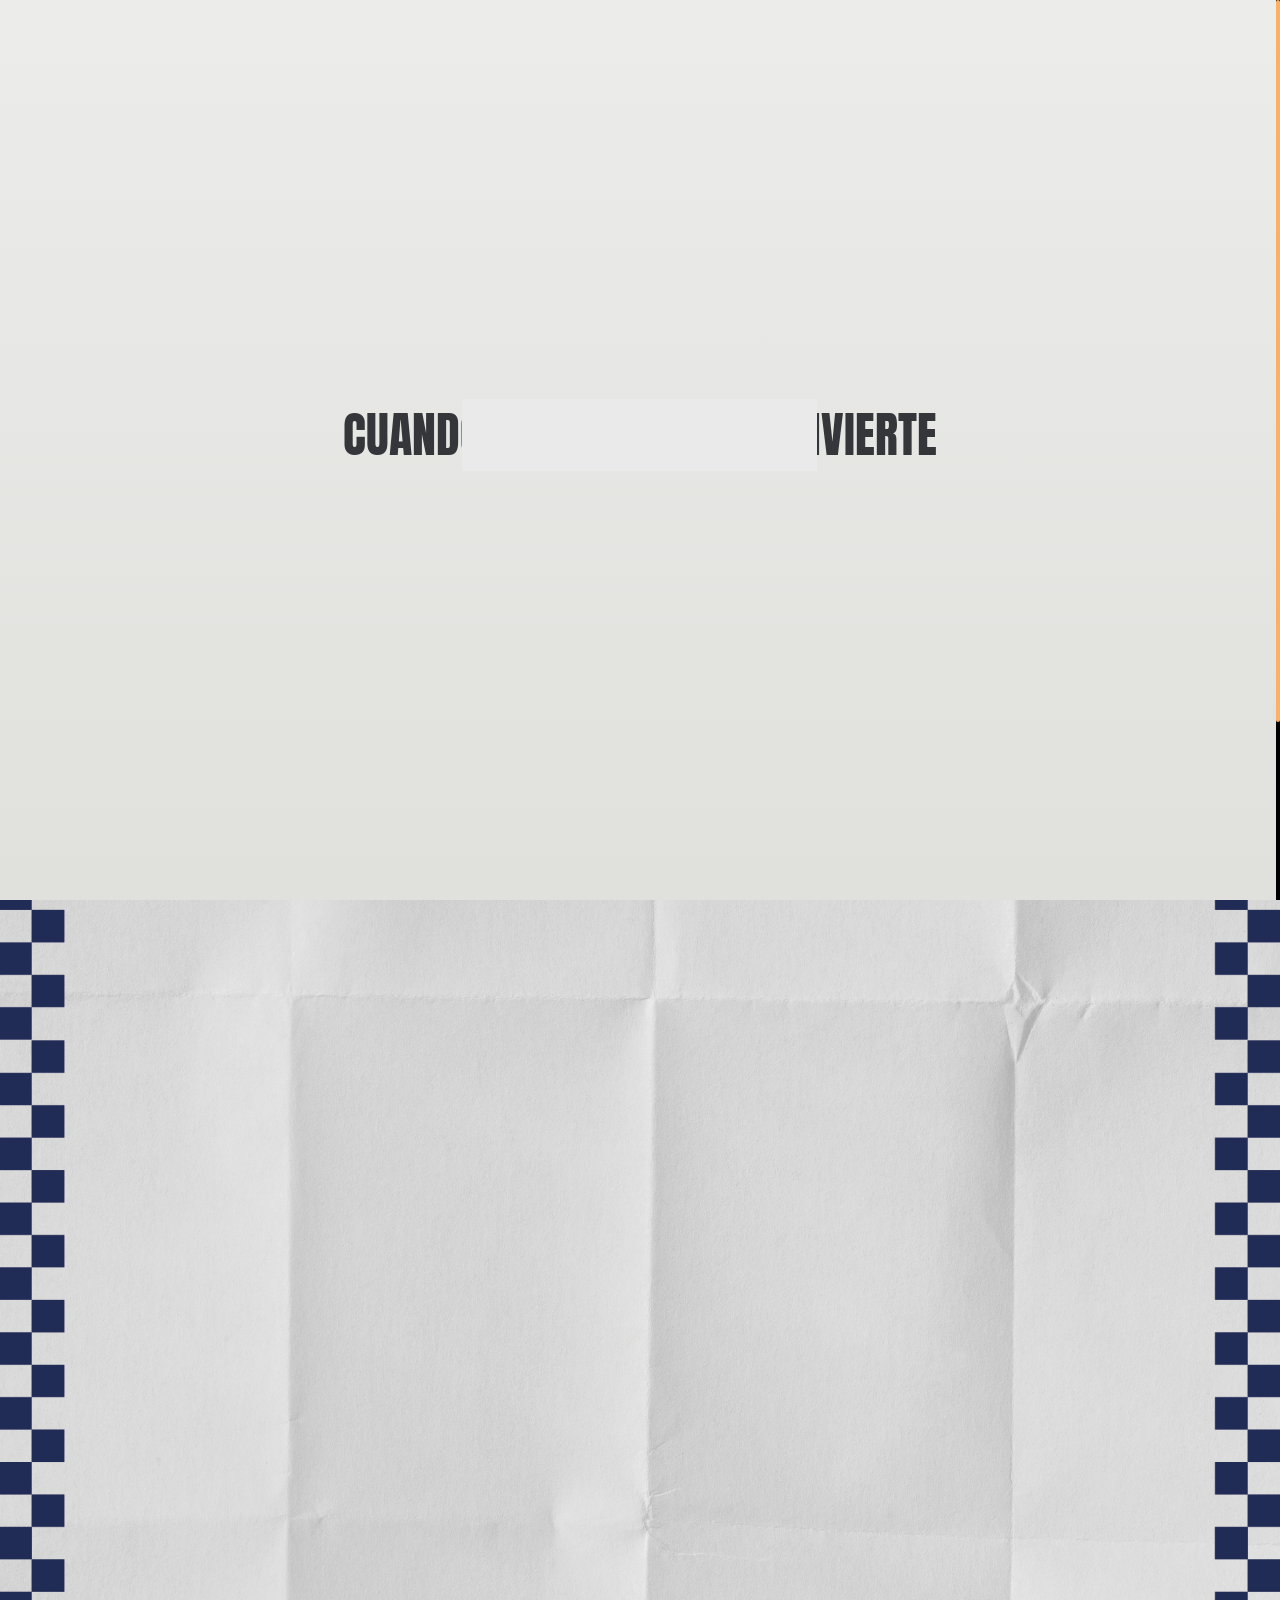
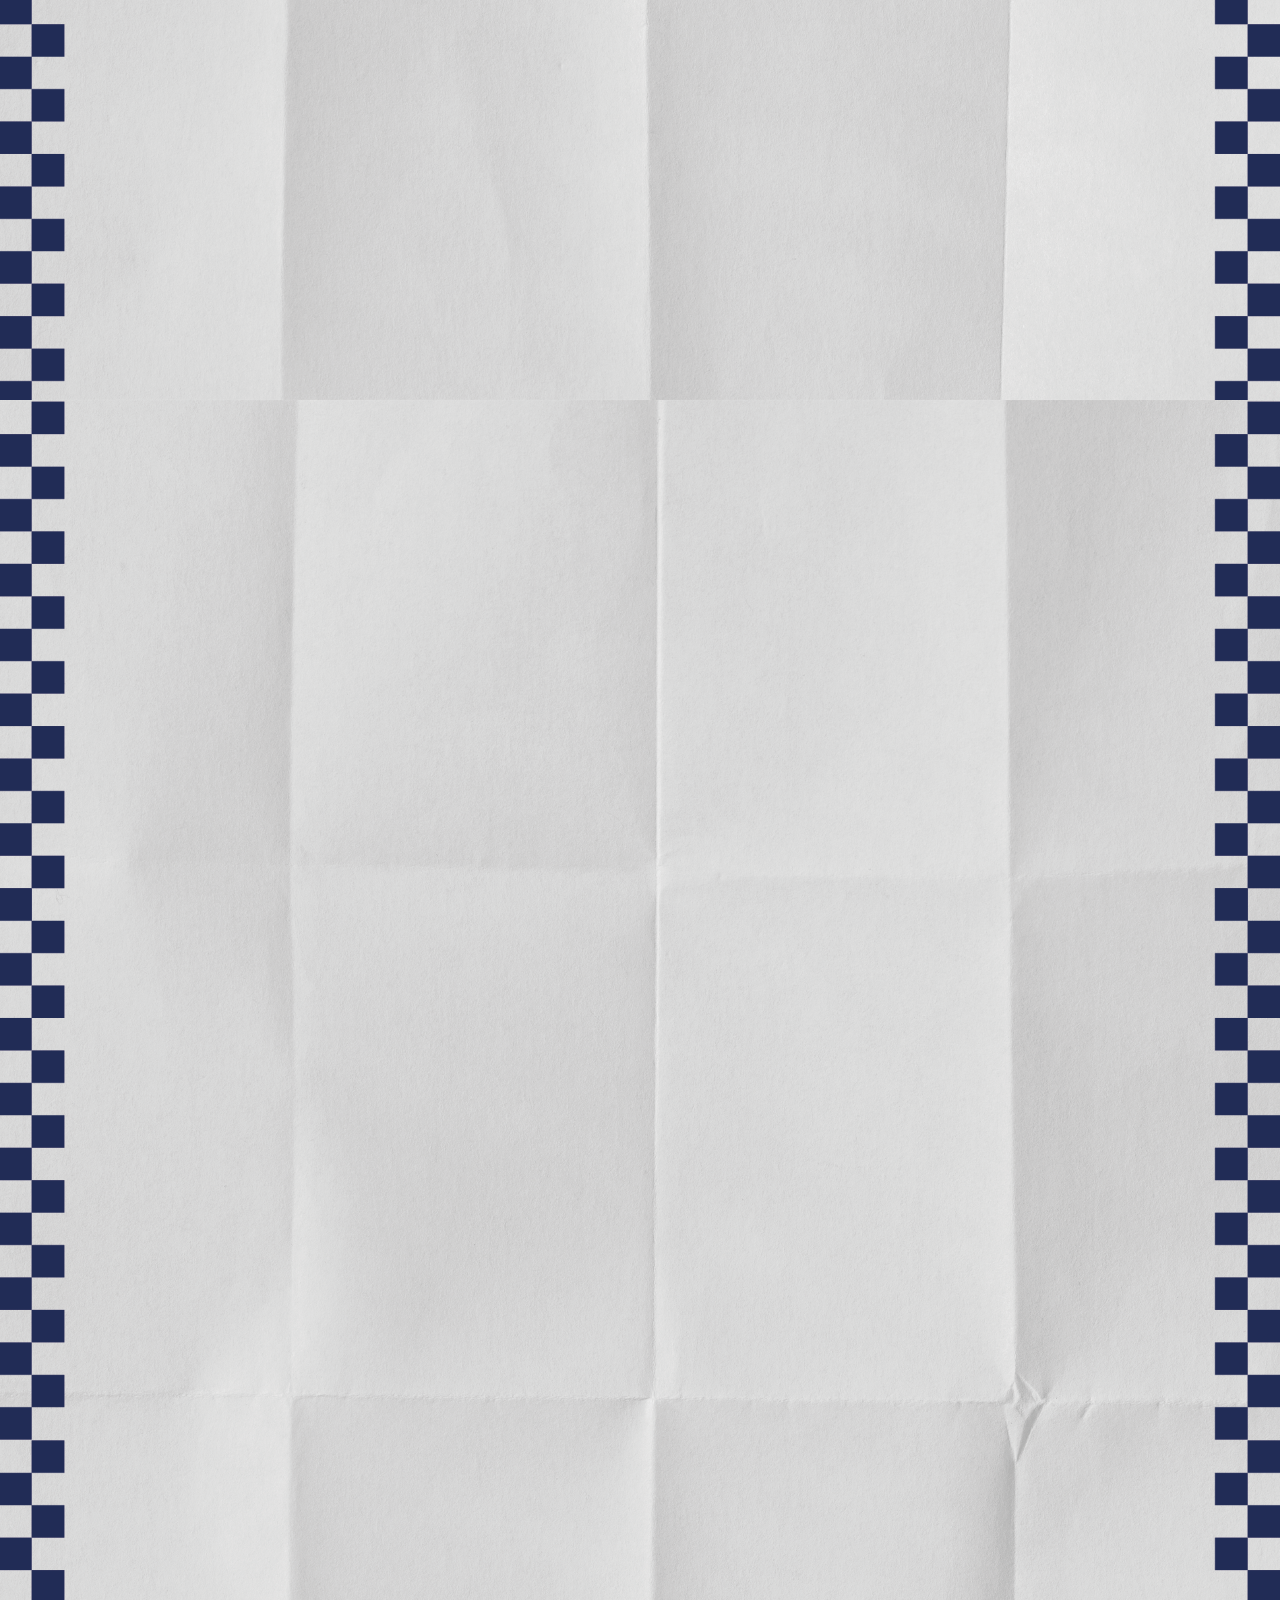
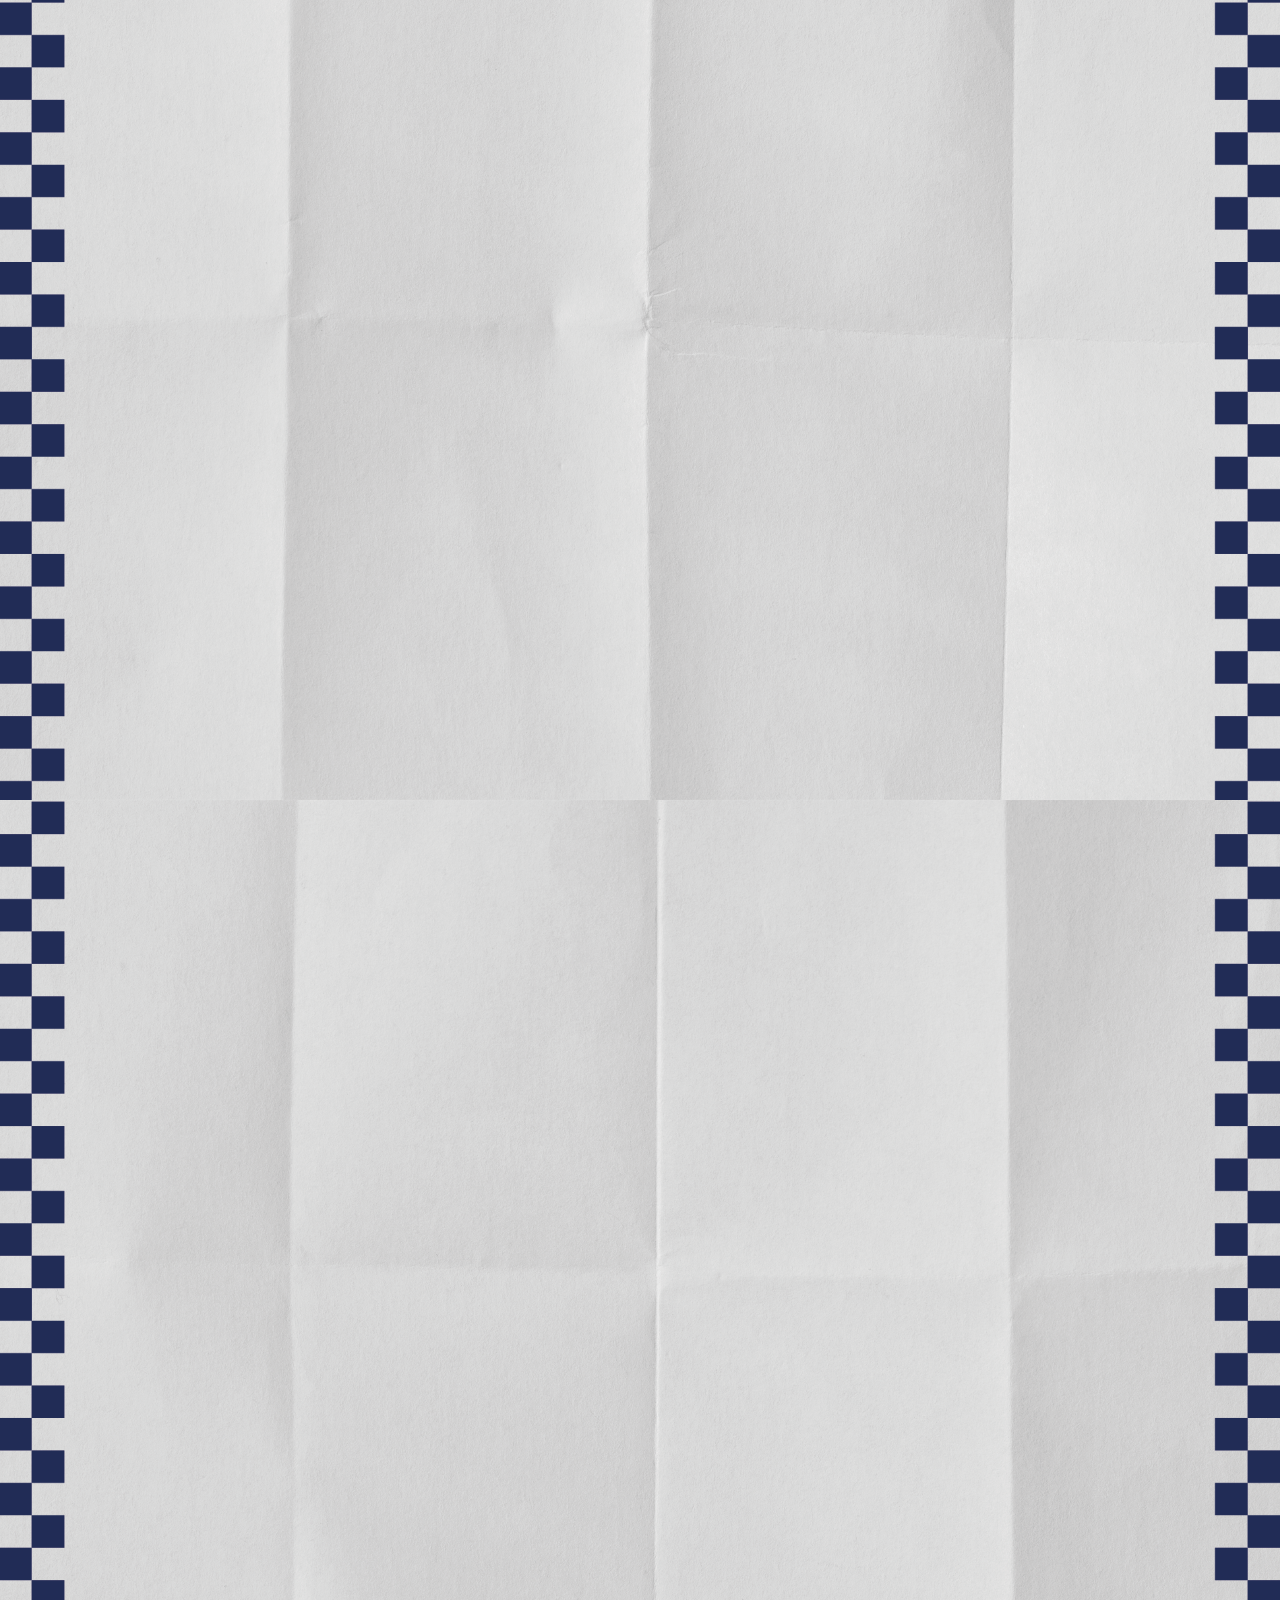
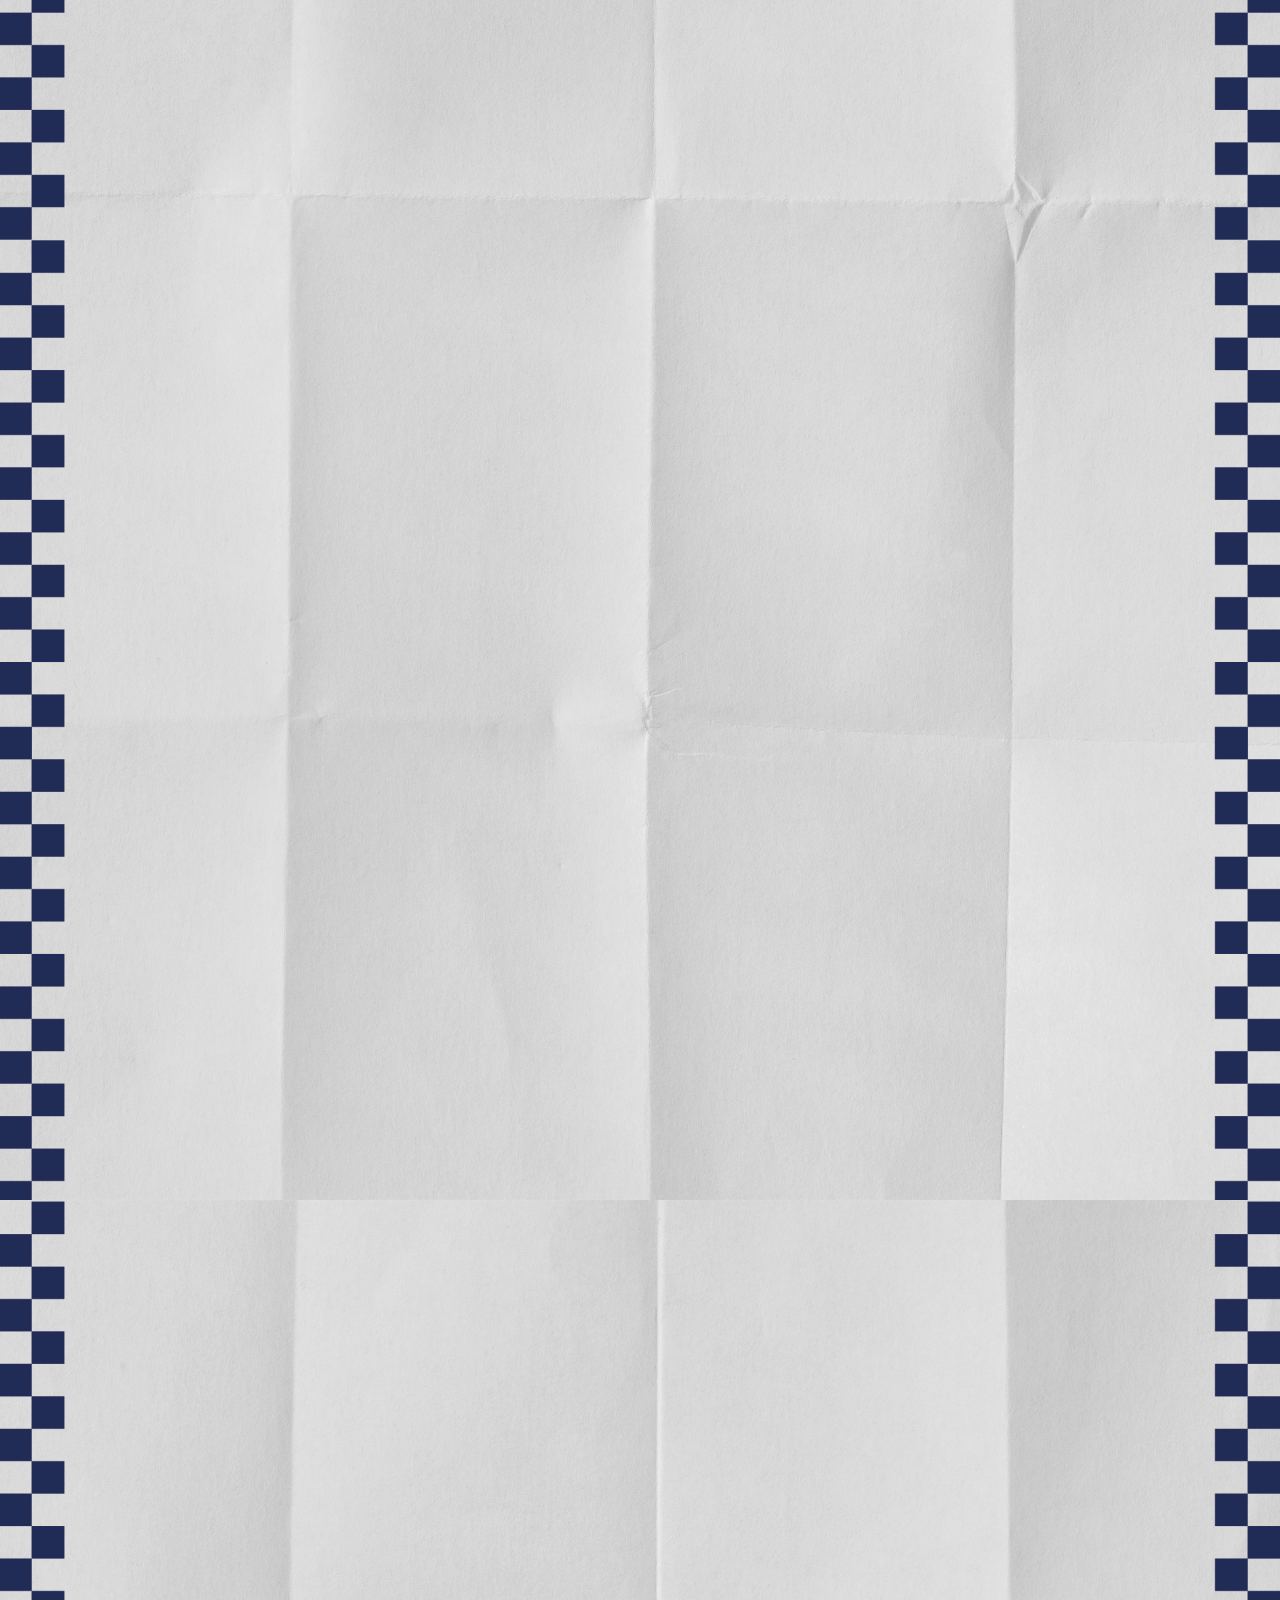
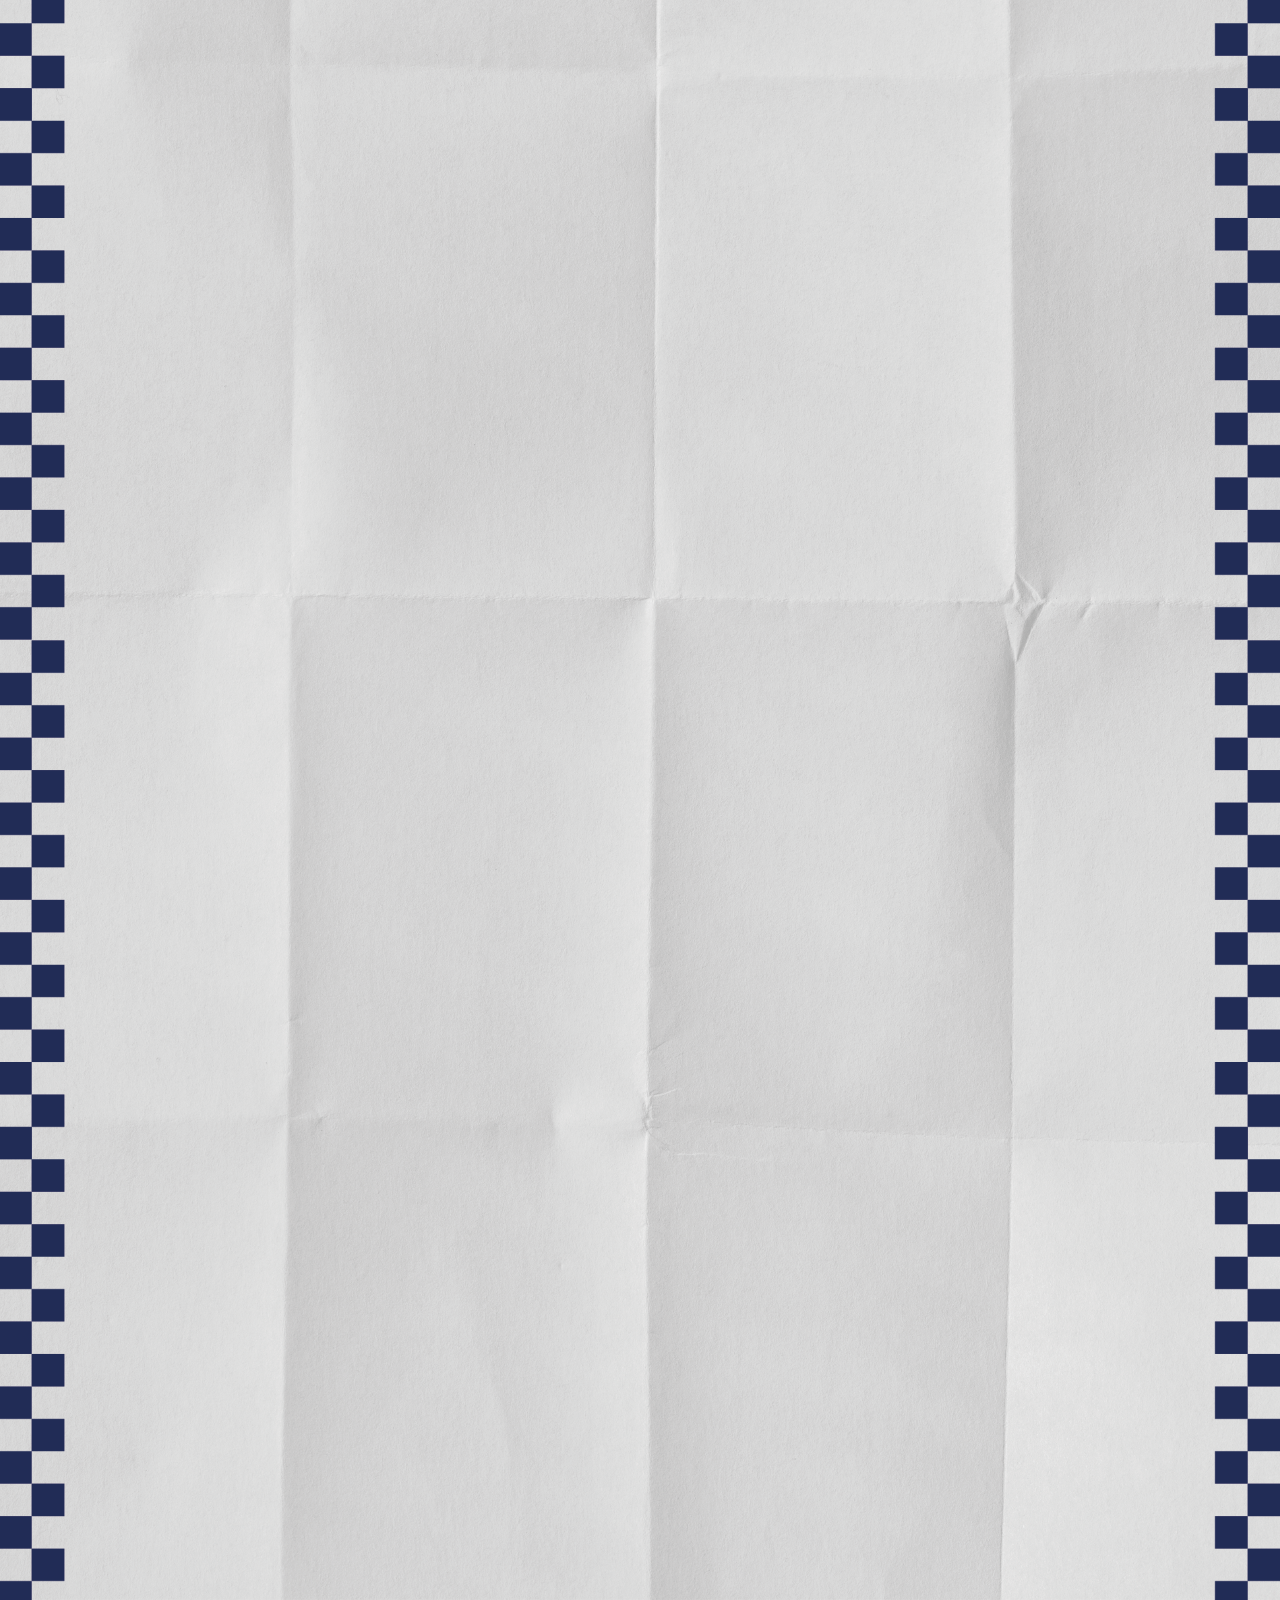
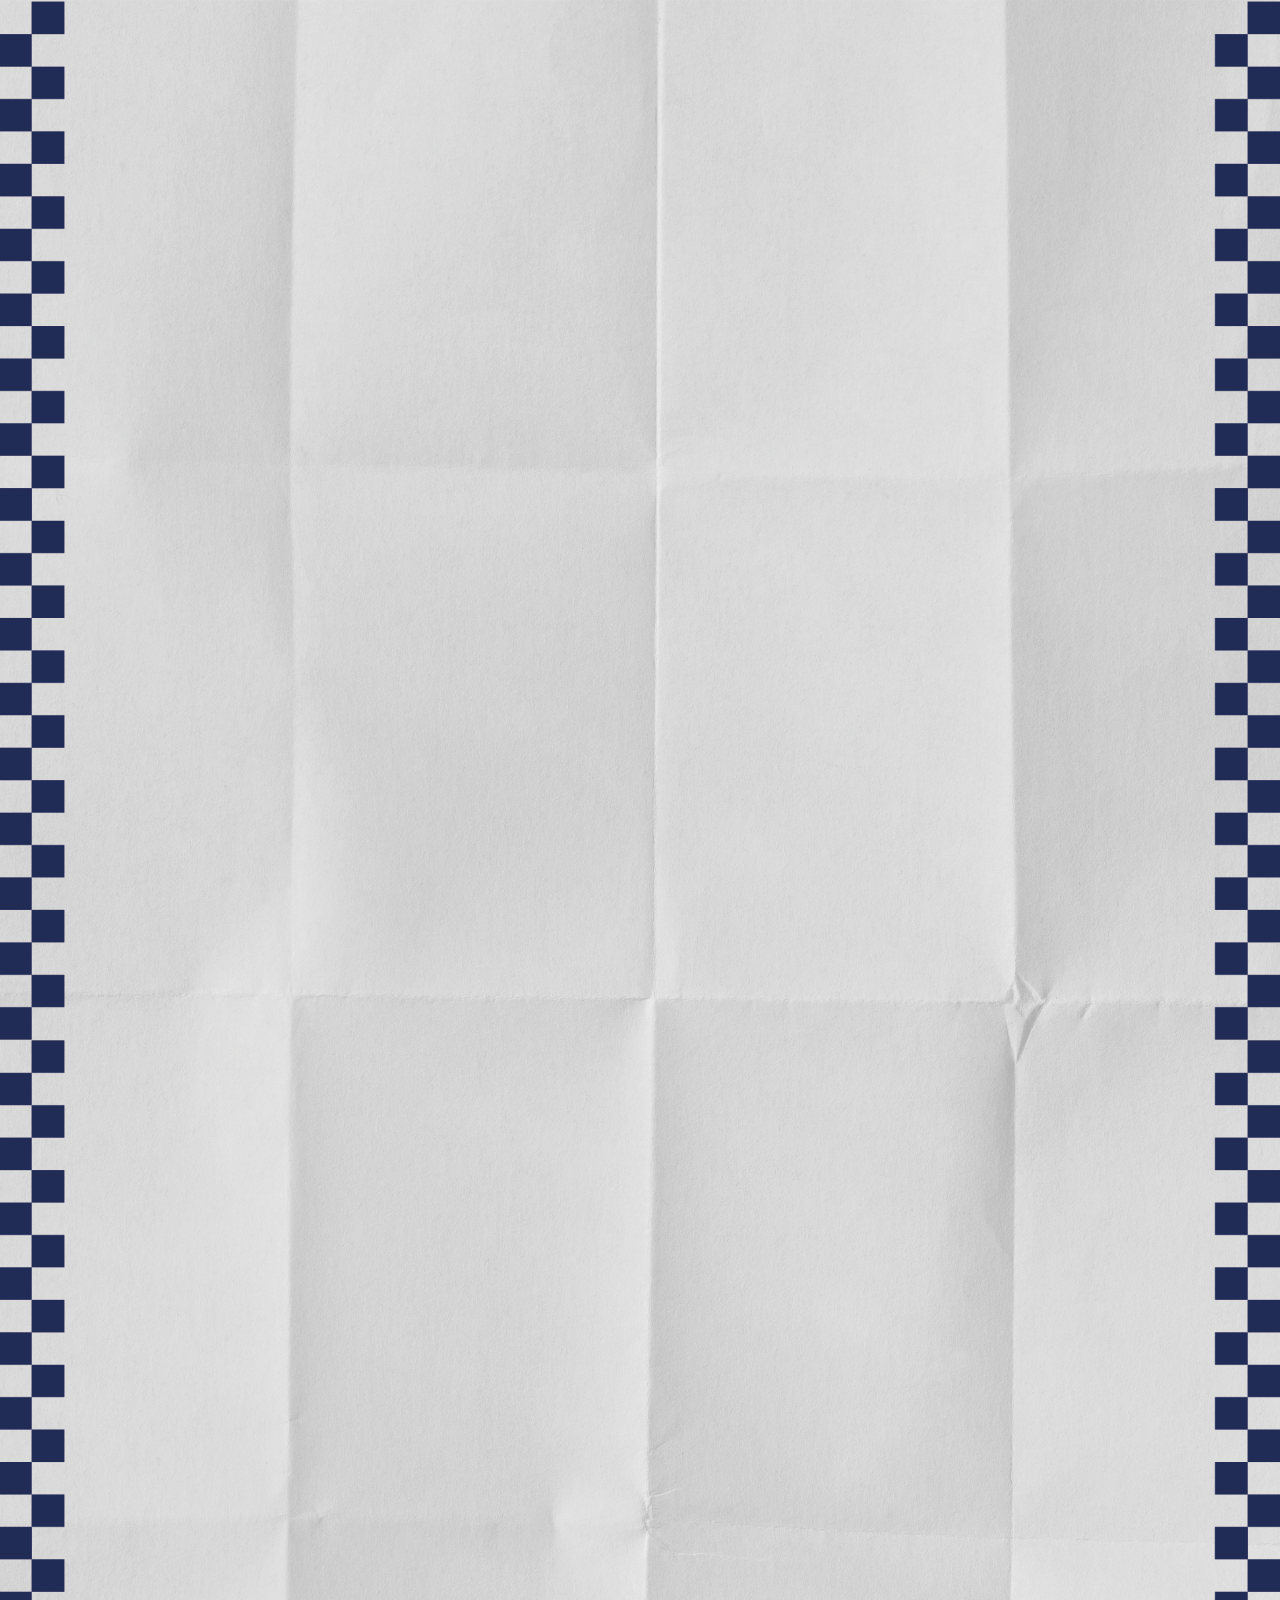
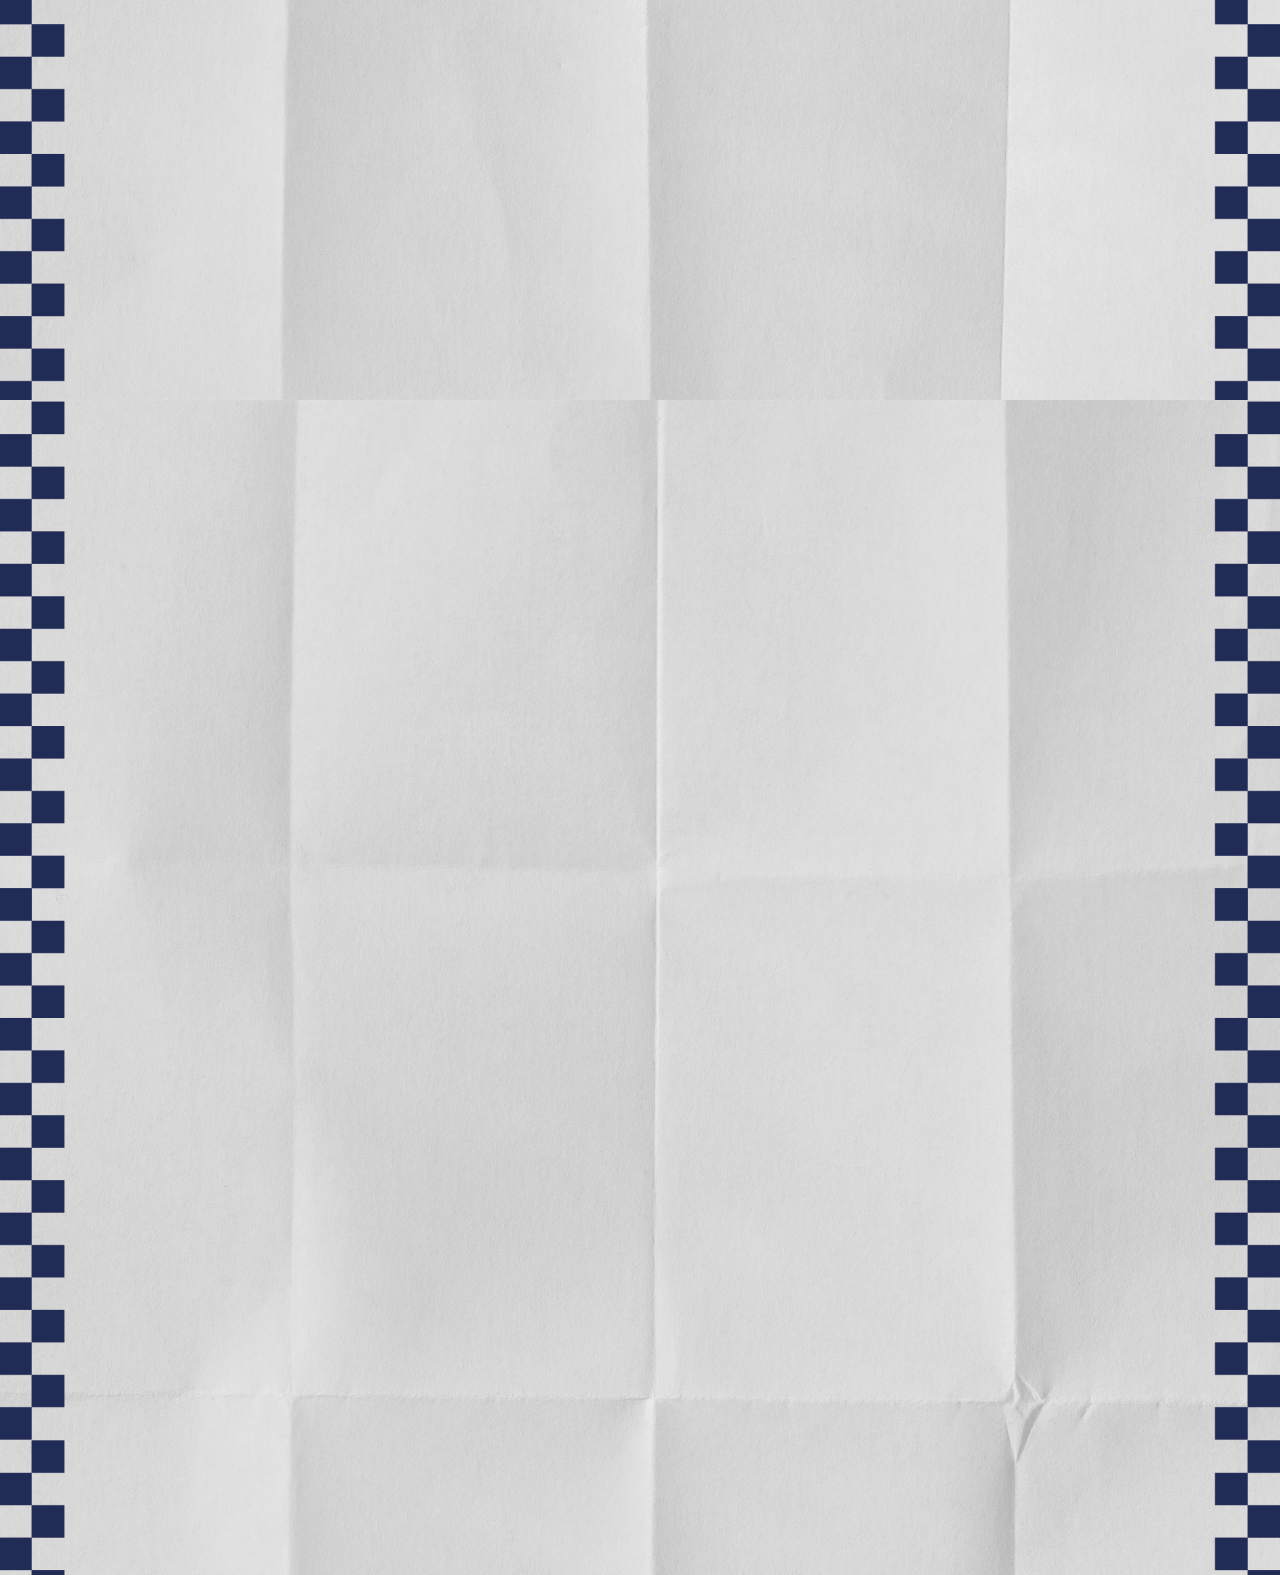
==== commit a6341d08: "Add files via upload" ====
--- a/index.html
+++ b/index.html
@@ -712,7 +712,7 @@
                                     <div class="mil-half-container mil-up" >
                                         <div class="mil-text-box mil-g-m1 mil-p-160-160">
                                             <h5 class="mil-head1 mil-rubber mil-tac mil-mb60 mil-up">Vos podés ser una de nosotras</h5>
-                                            <form id="contact-form" action="mailto:cebadas@sellin.uy" method="post" enctype="text/plain">
+                                            <form id="contact-form" method="post" enctype="text/plain">
                                                 <div class="row mil-aic">
                                                     <div class="col-md-6 mil-mb30 mil-up">
                                                         <input type="text" id="name" type="text" placeholder="Nombre" required>
@@ -725,7 +725,7 @@
                                                     </div>
                                                     <div
                                                         class="col-md-12 mil-mb30 mil-768-mb0 mil-jce mil-768-jcc mil-up">
-                                                        <button typw="submit" class="mil-btn mil-a2 mil-c-gone">Enviar</button>
+                                                        <button type="submit" class="mil-btn mil-a2 mil-c-gone">Enviar</button>
                                                     </div>
                                                 </div>
                                             </form>
--- a/css/style-friendly.css
+++ b/css/style-friendly.css
@@ -1659,7 +1659,7 @@
 }
 @media (max-height: 800px) {
   .mil-hero-1 .mil-hero-main {
-    height: auto;
+    height: 670px;
   }
 }
 
@@ -5254,4 +5254,4 @@
 }
 .mil-subscribe-form button i {
   font-size: 24px;
-}+}
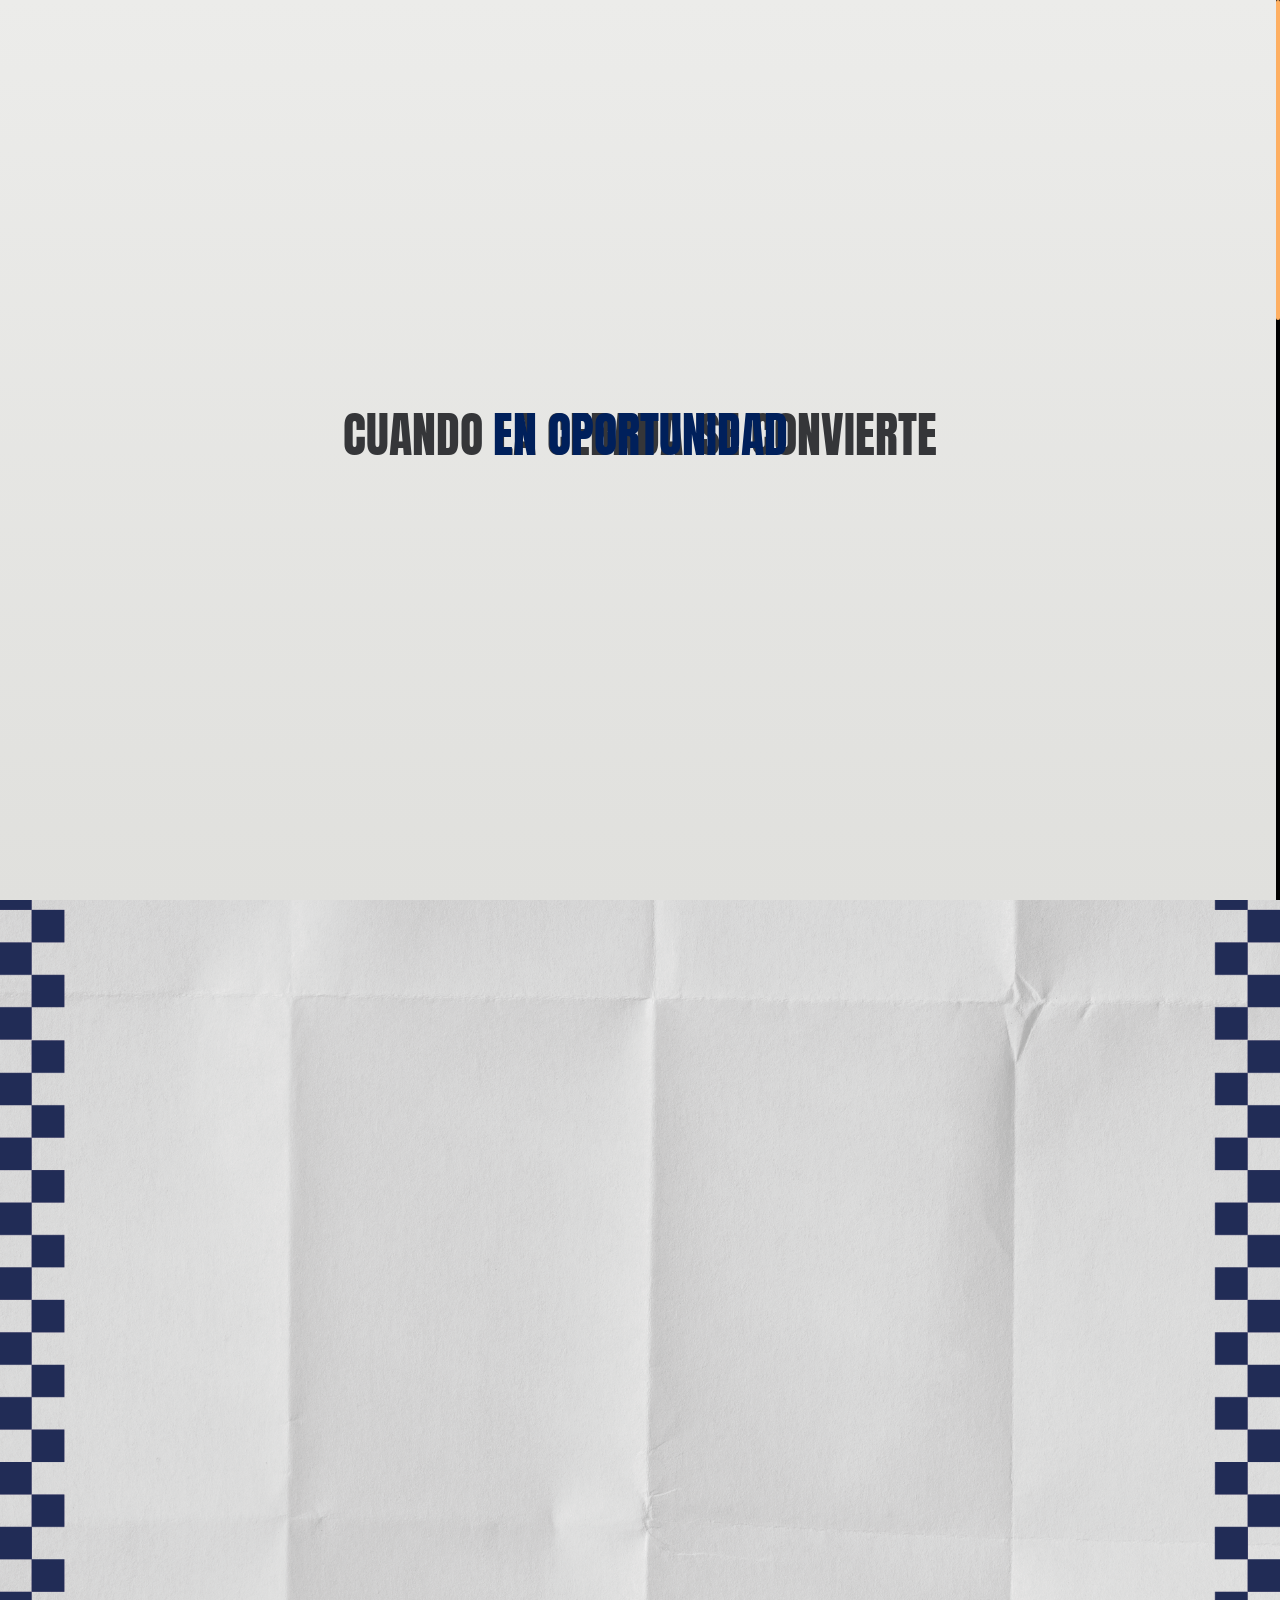
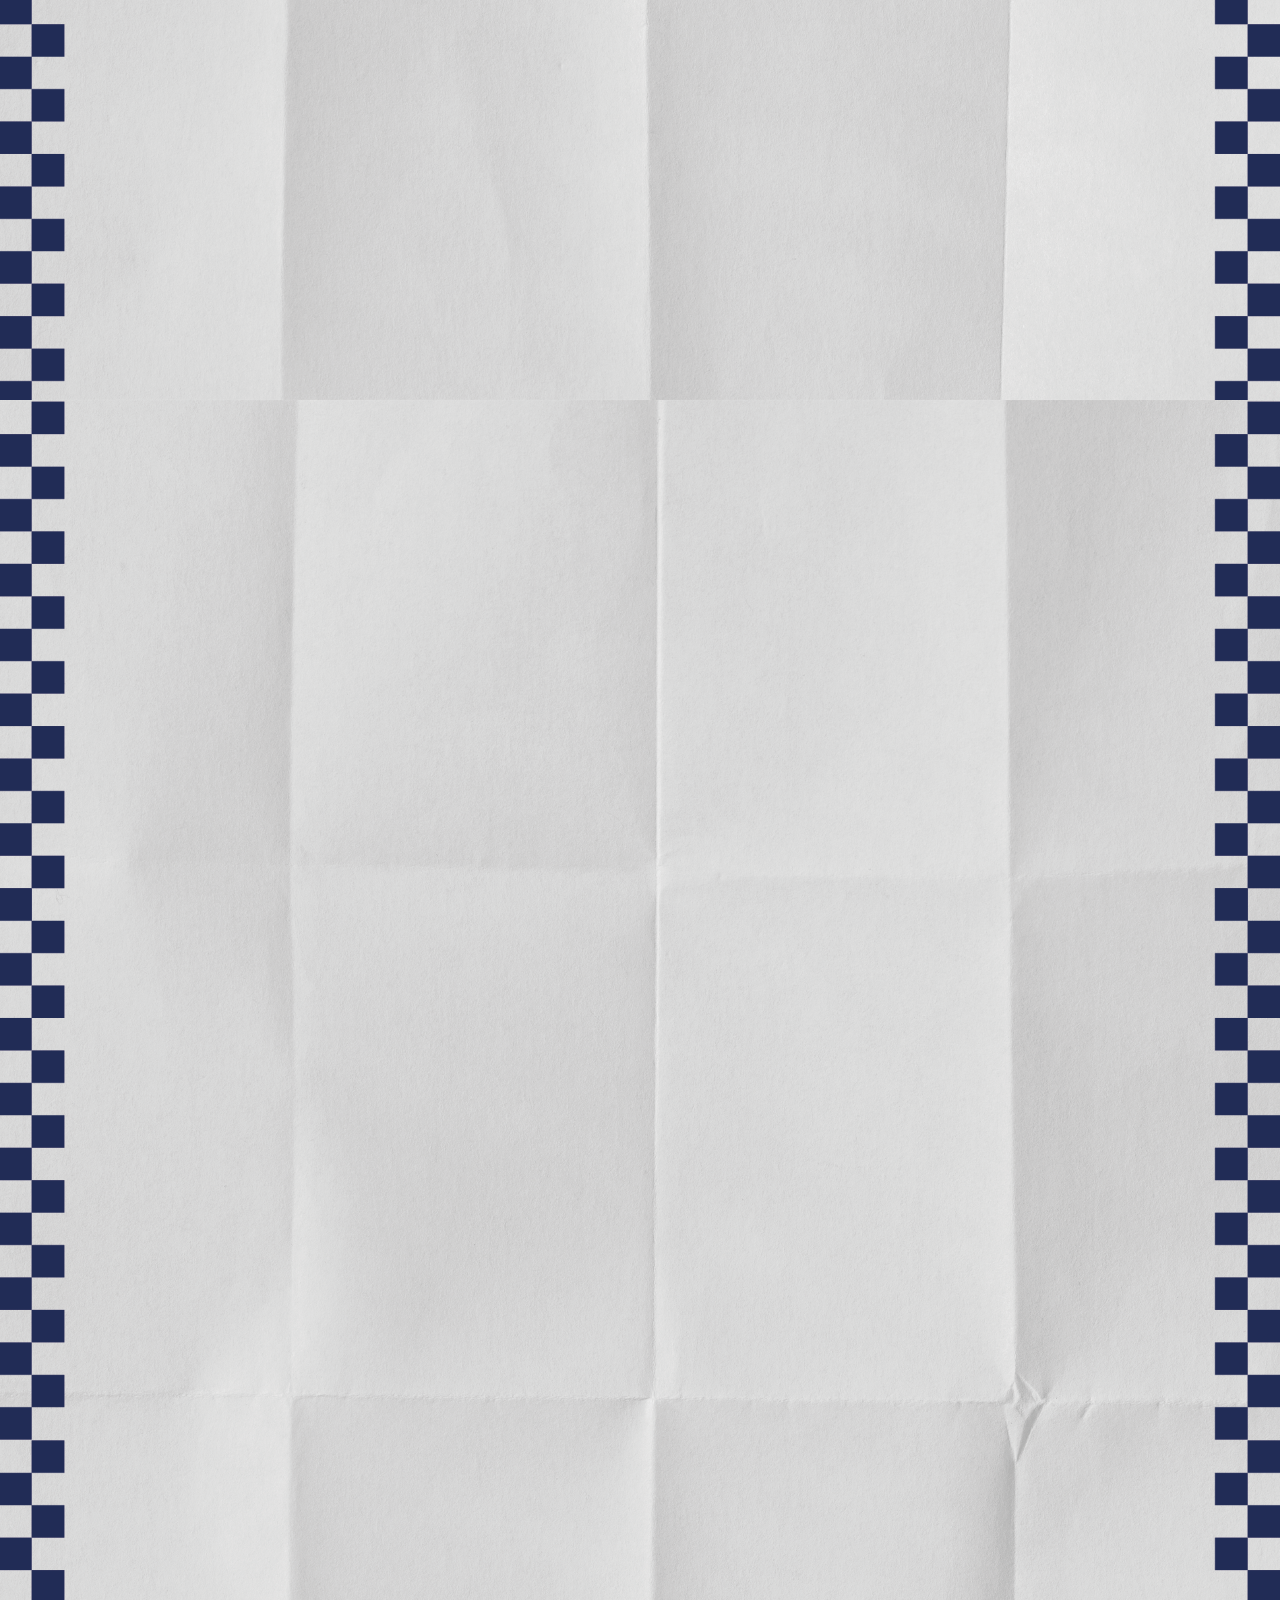
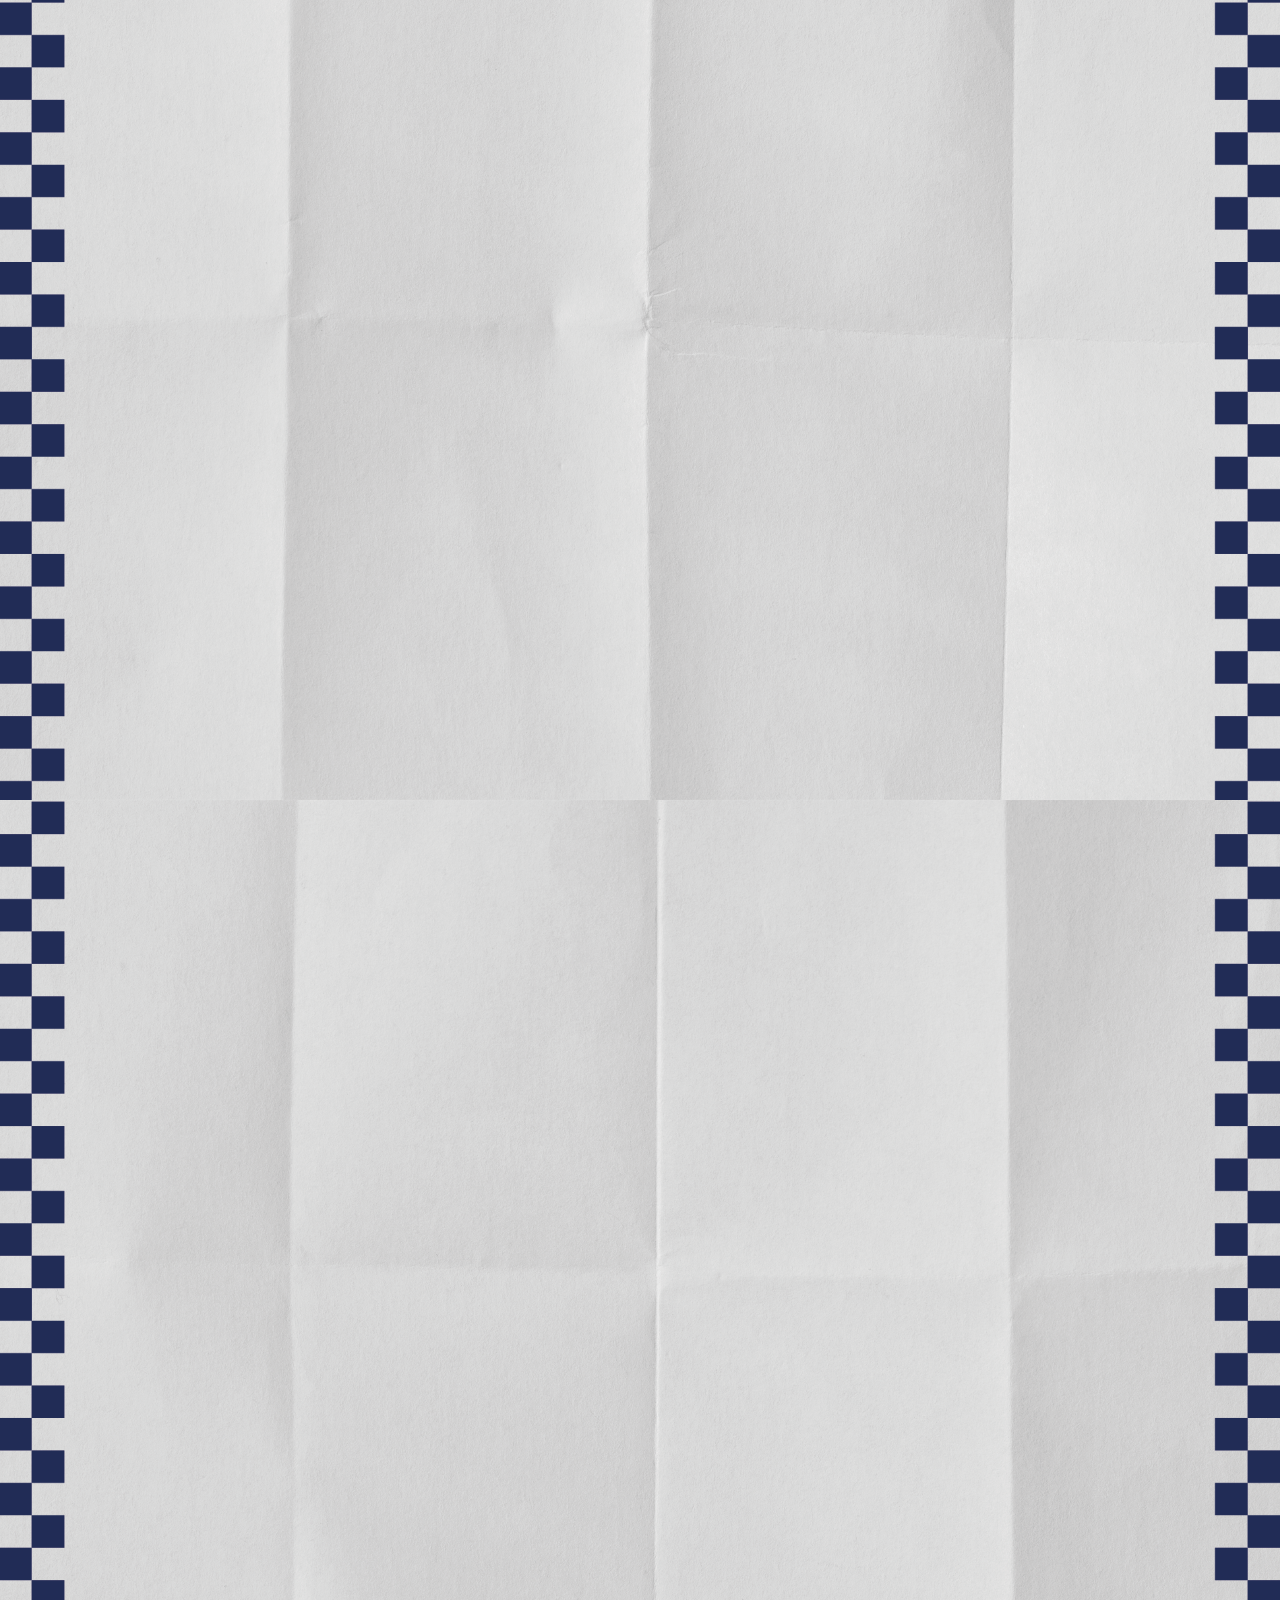
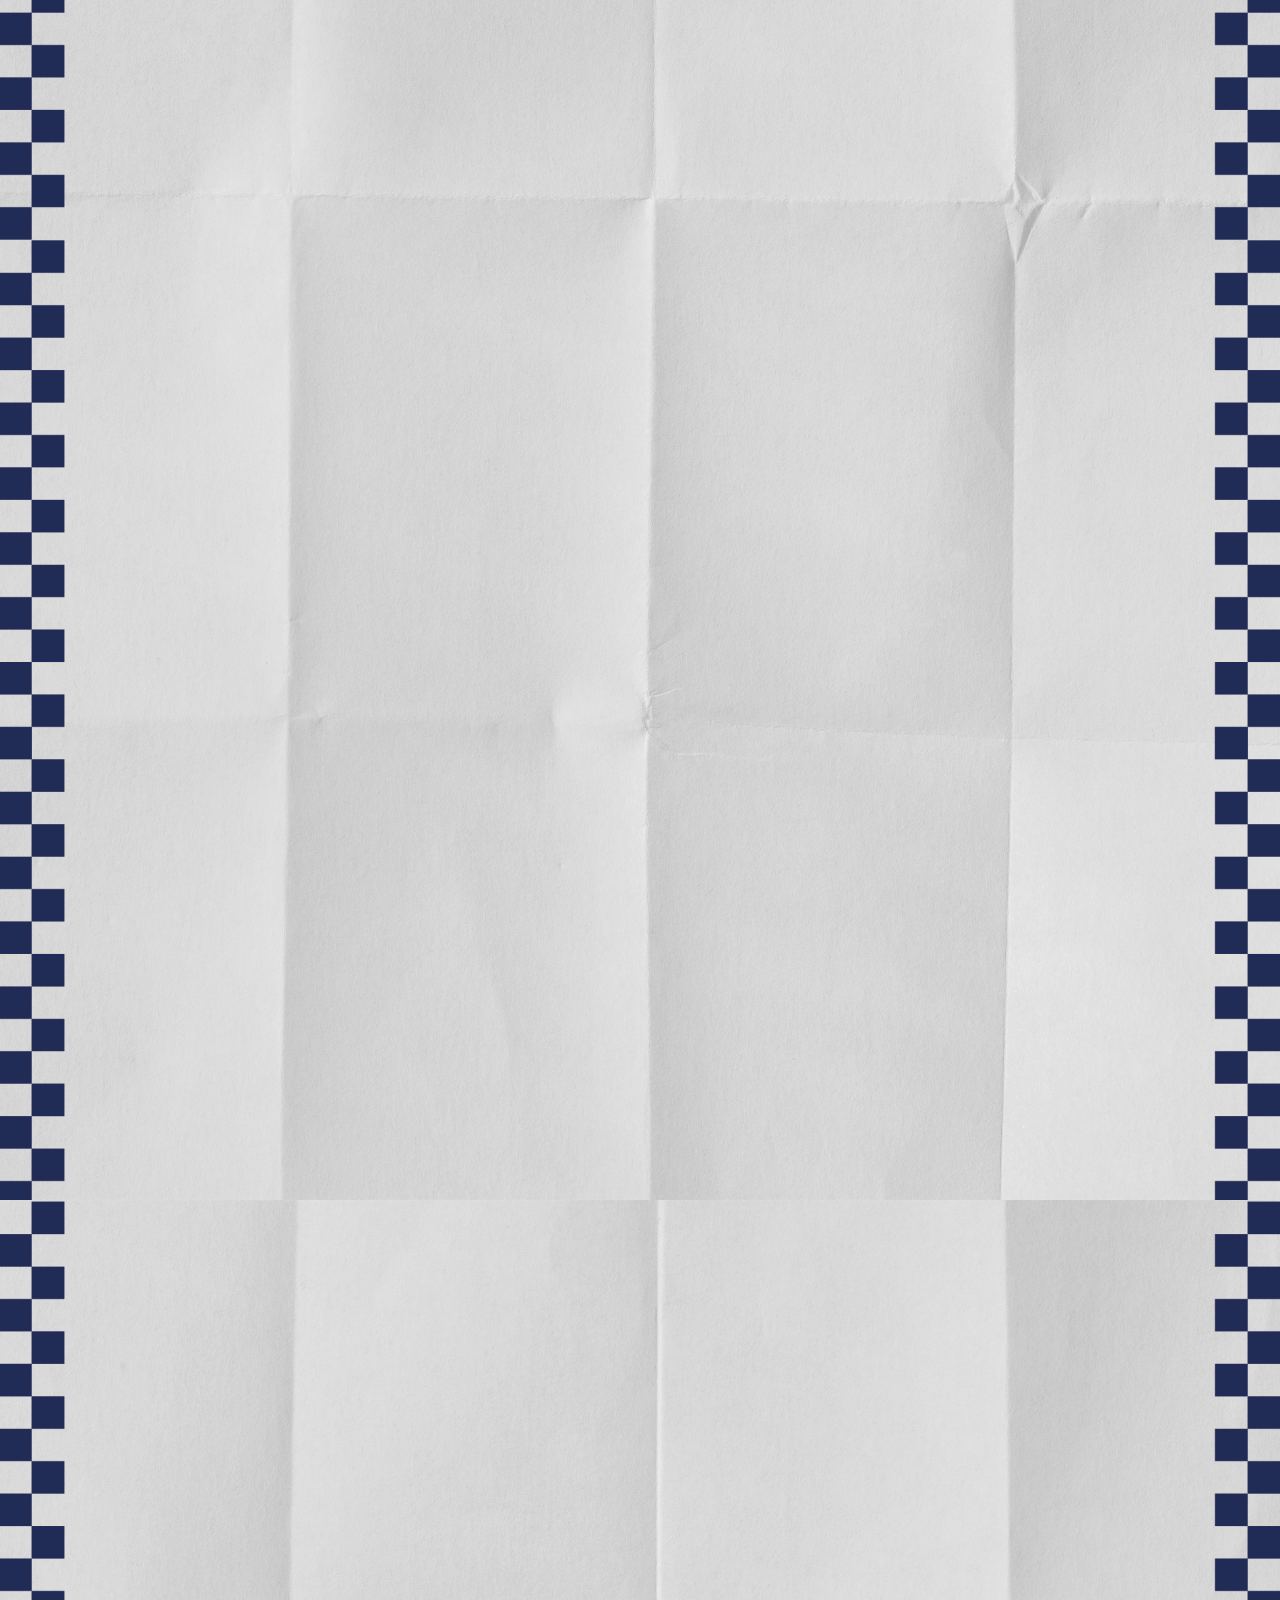
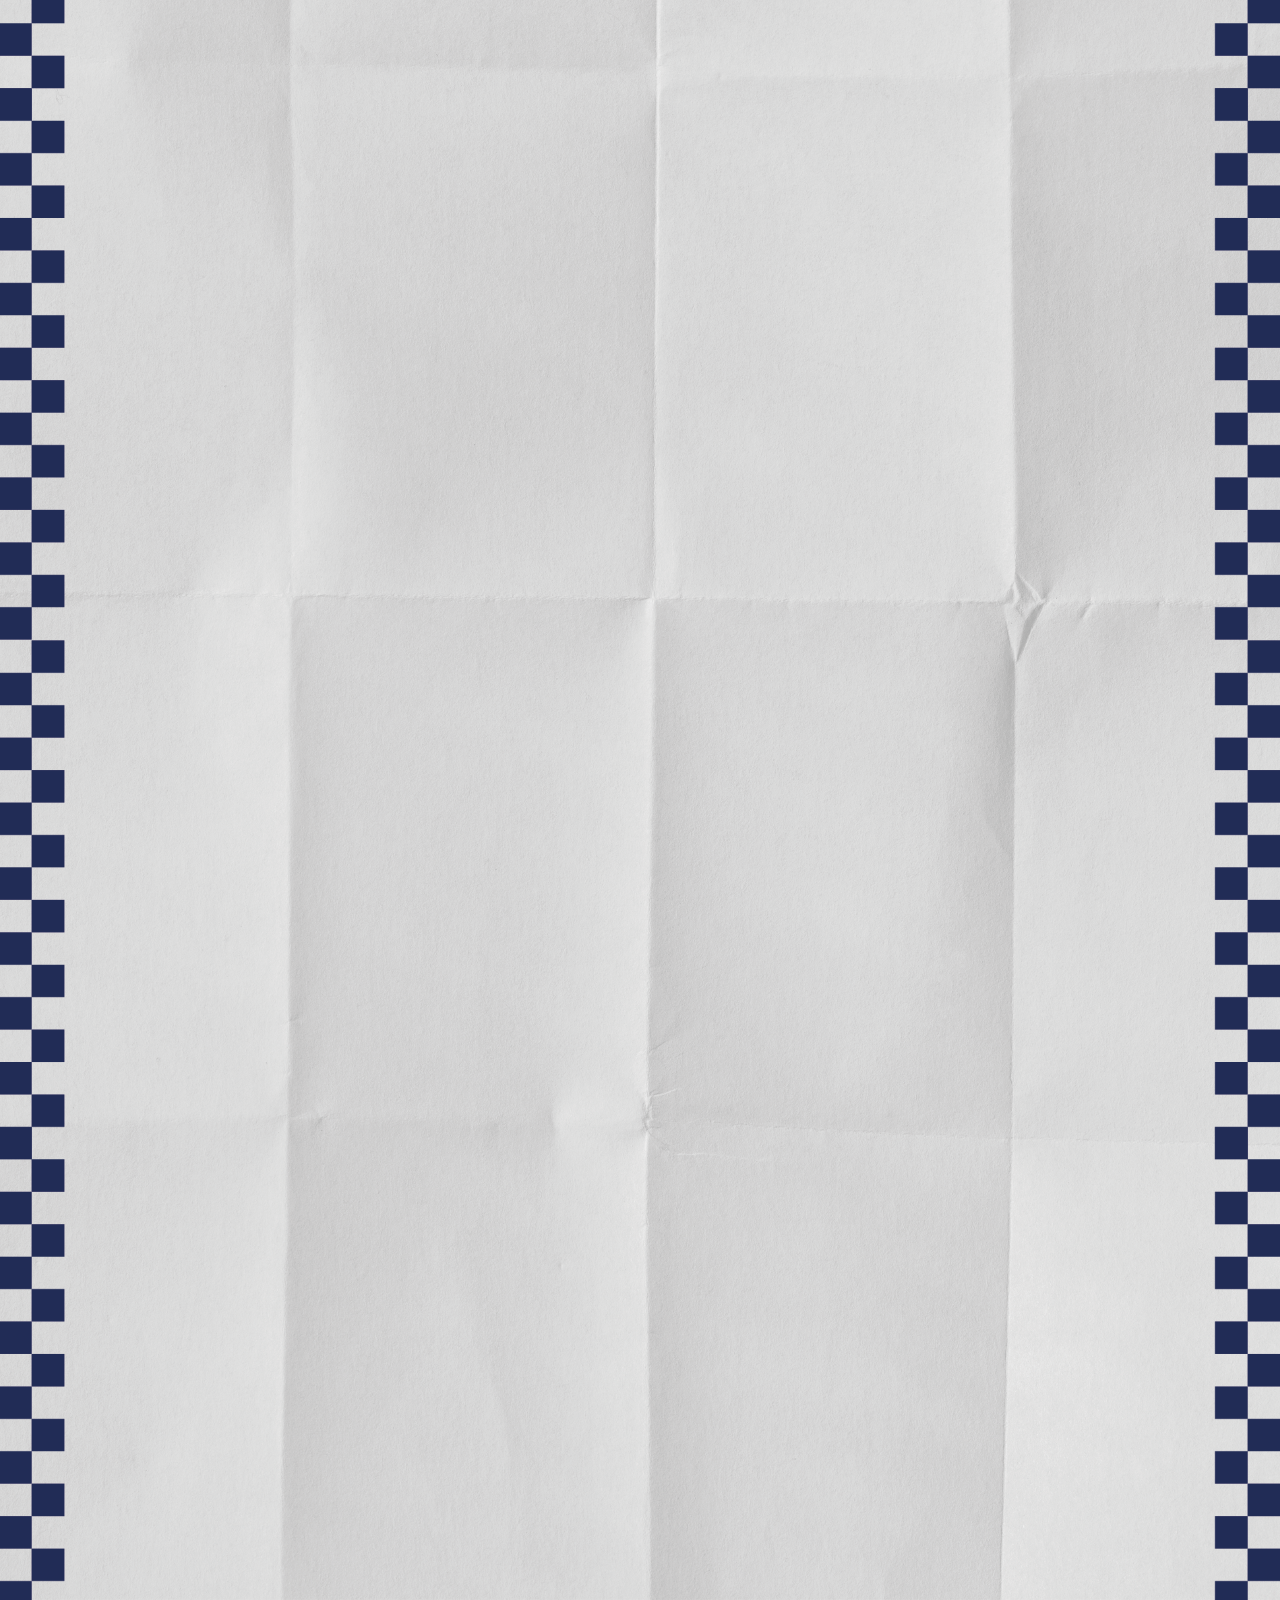
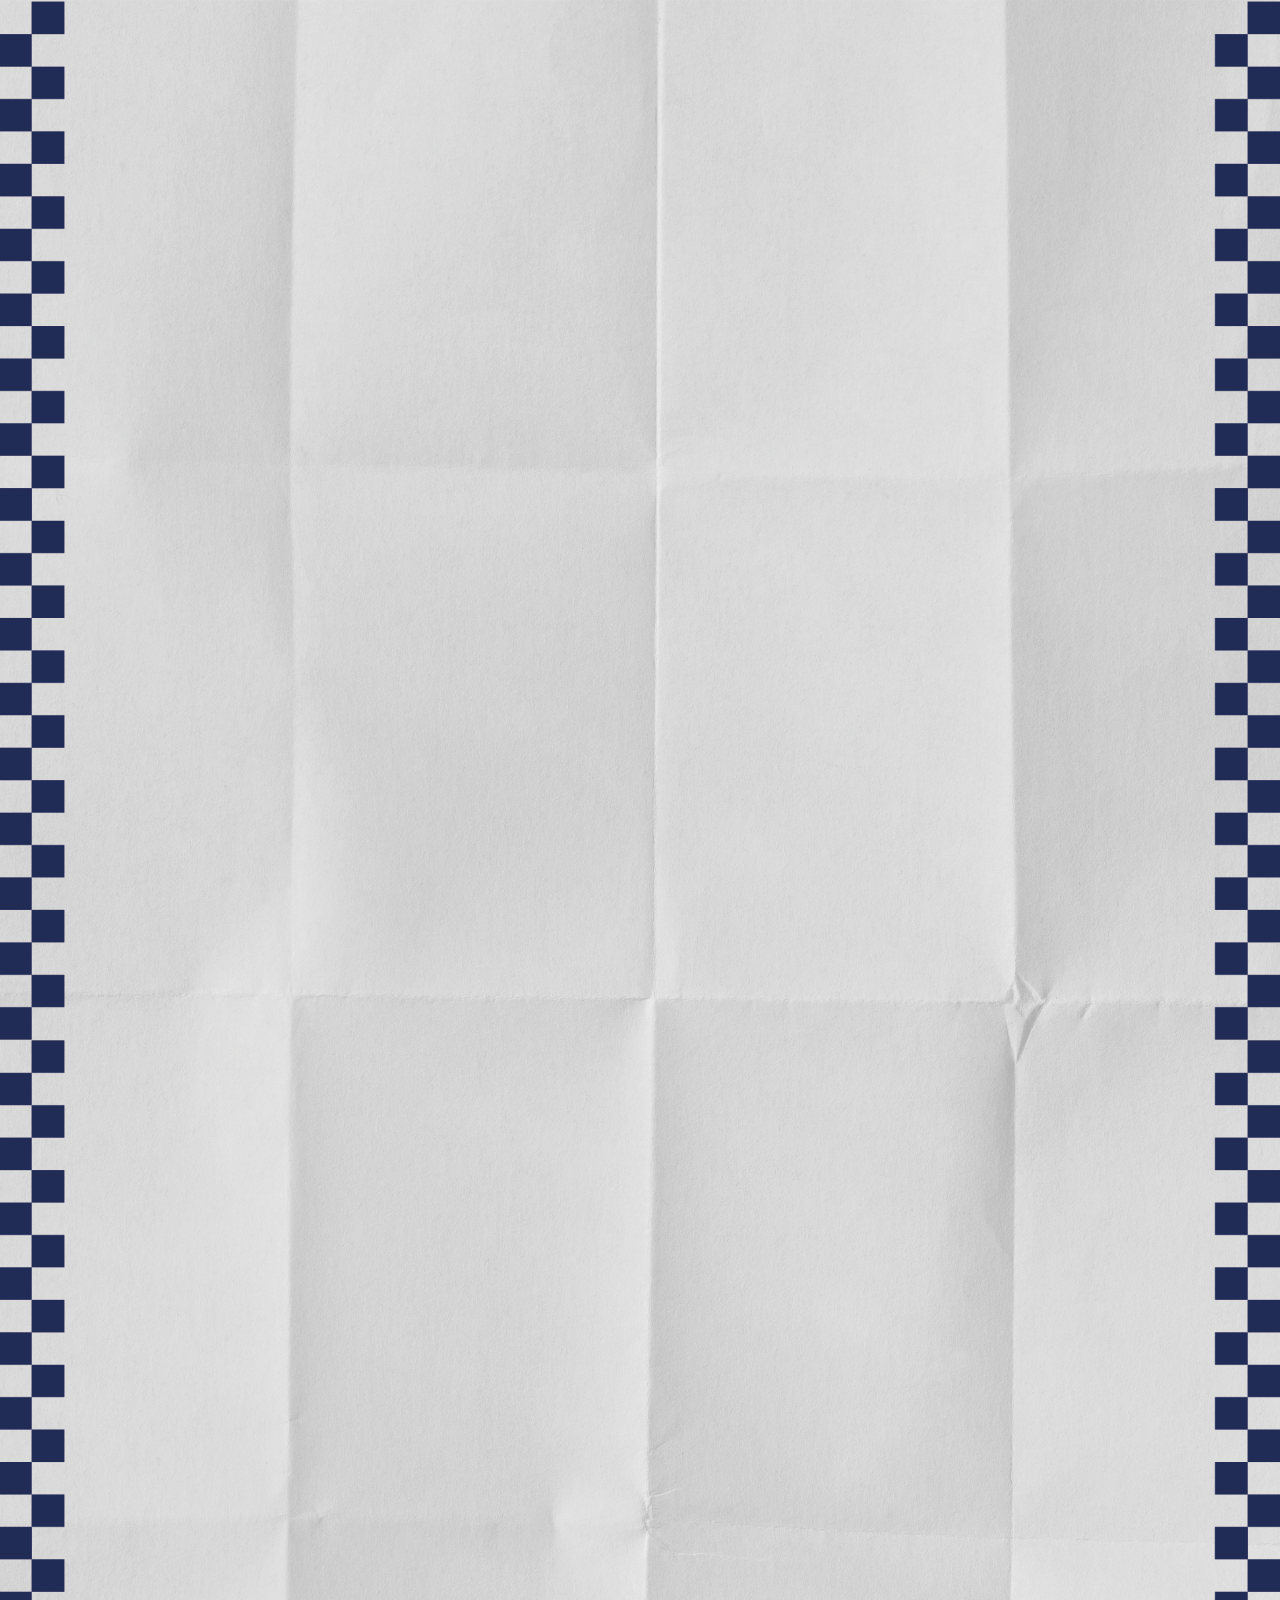
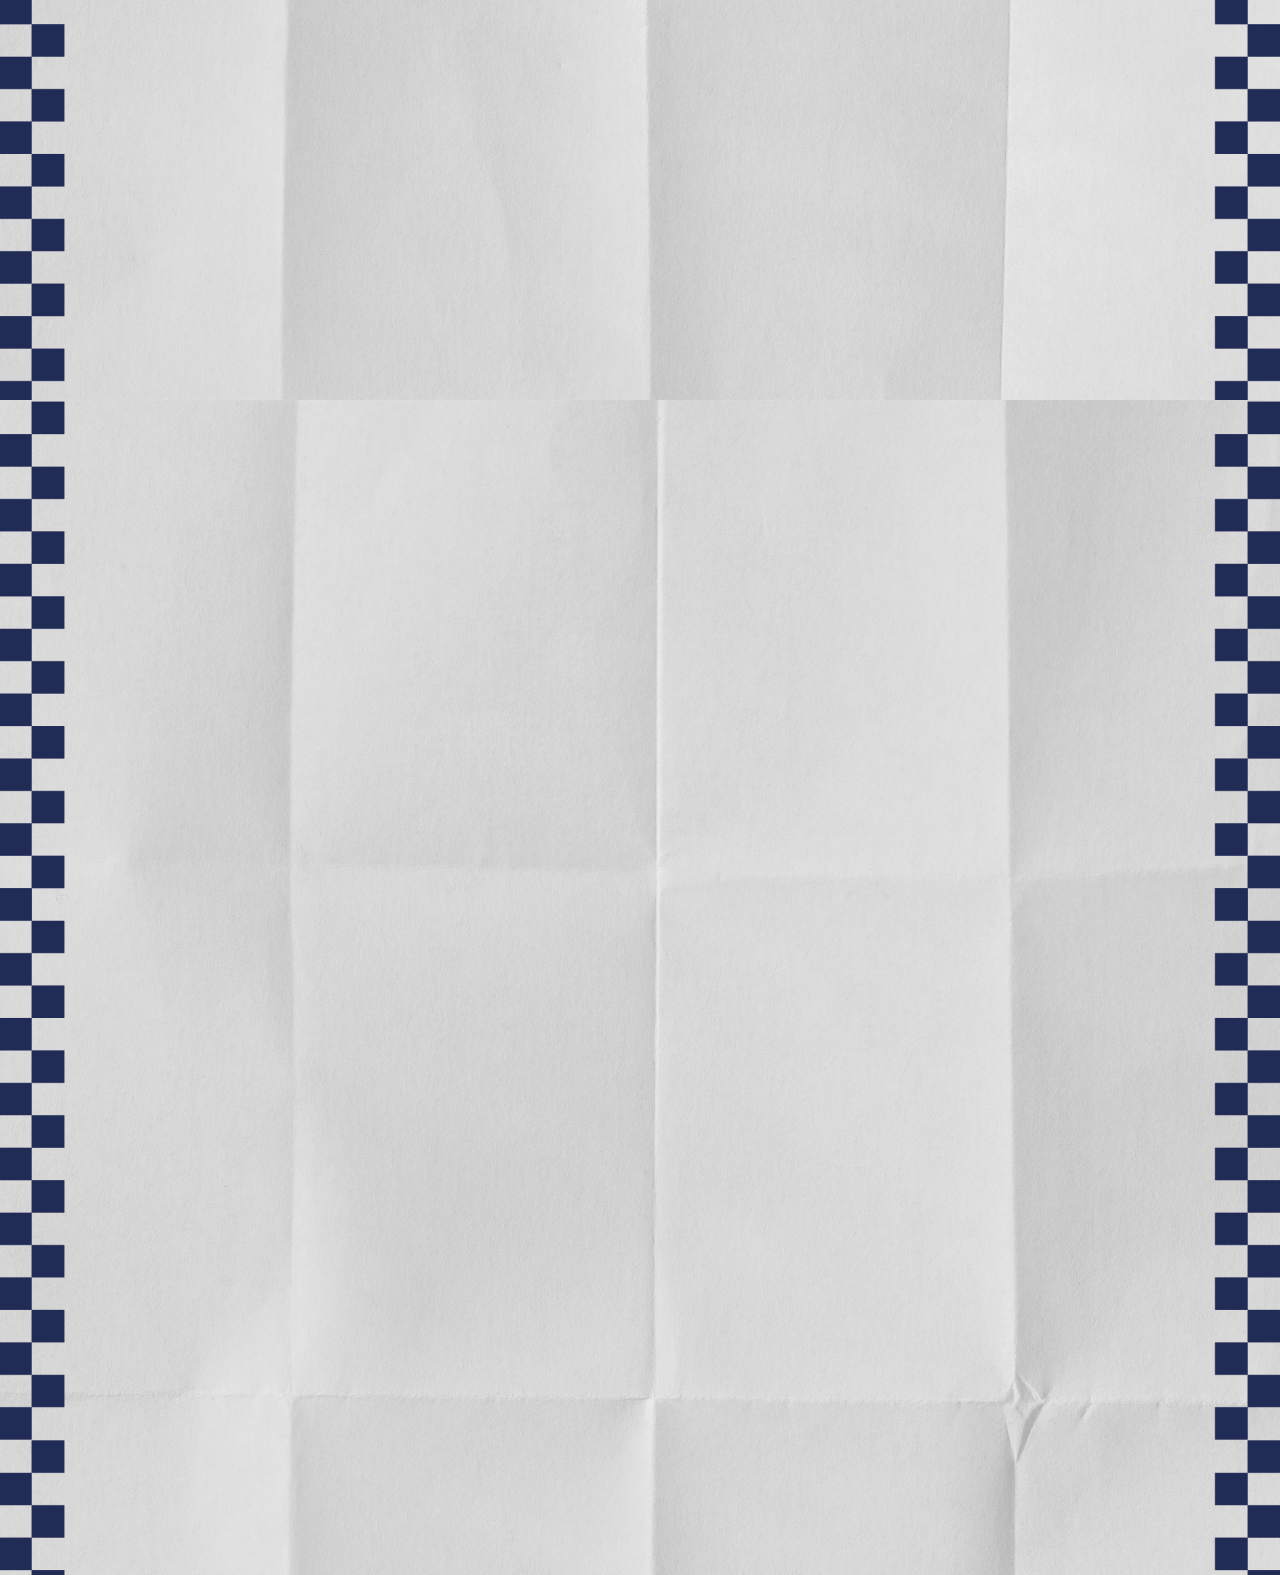
==== commit 2739cc76: "Add files via upload" ====
--- a/index.html
+++ b/index.html
@@ -706,7 +706,7 @@
                                 <div class="mil-cta">
                                     <div class="mil-shapes mil-scale-img" data-value-1="1.2" data-value-2=".85">
                                         <div class="mil-s-1"><img src="img/shapes/1.png" alt="shape"></div>
-
+                                        <div class="mil-s-2"><img src="img/shapes/2.png" alt="shape"></div>
                                         <div class="mil-s-3"><img src="img/shapes/3.png" alt="shape"></div>
                                     </div>
                                     <div class="mil-half-container mil-up" >
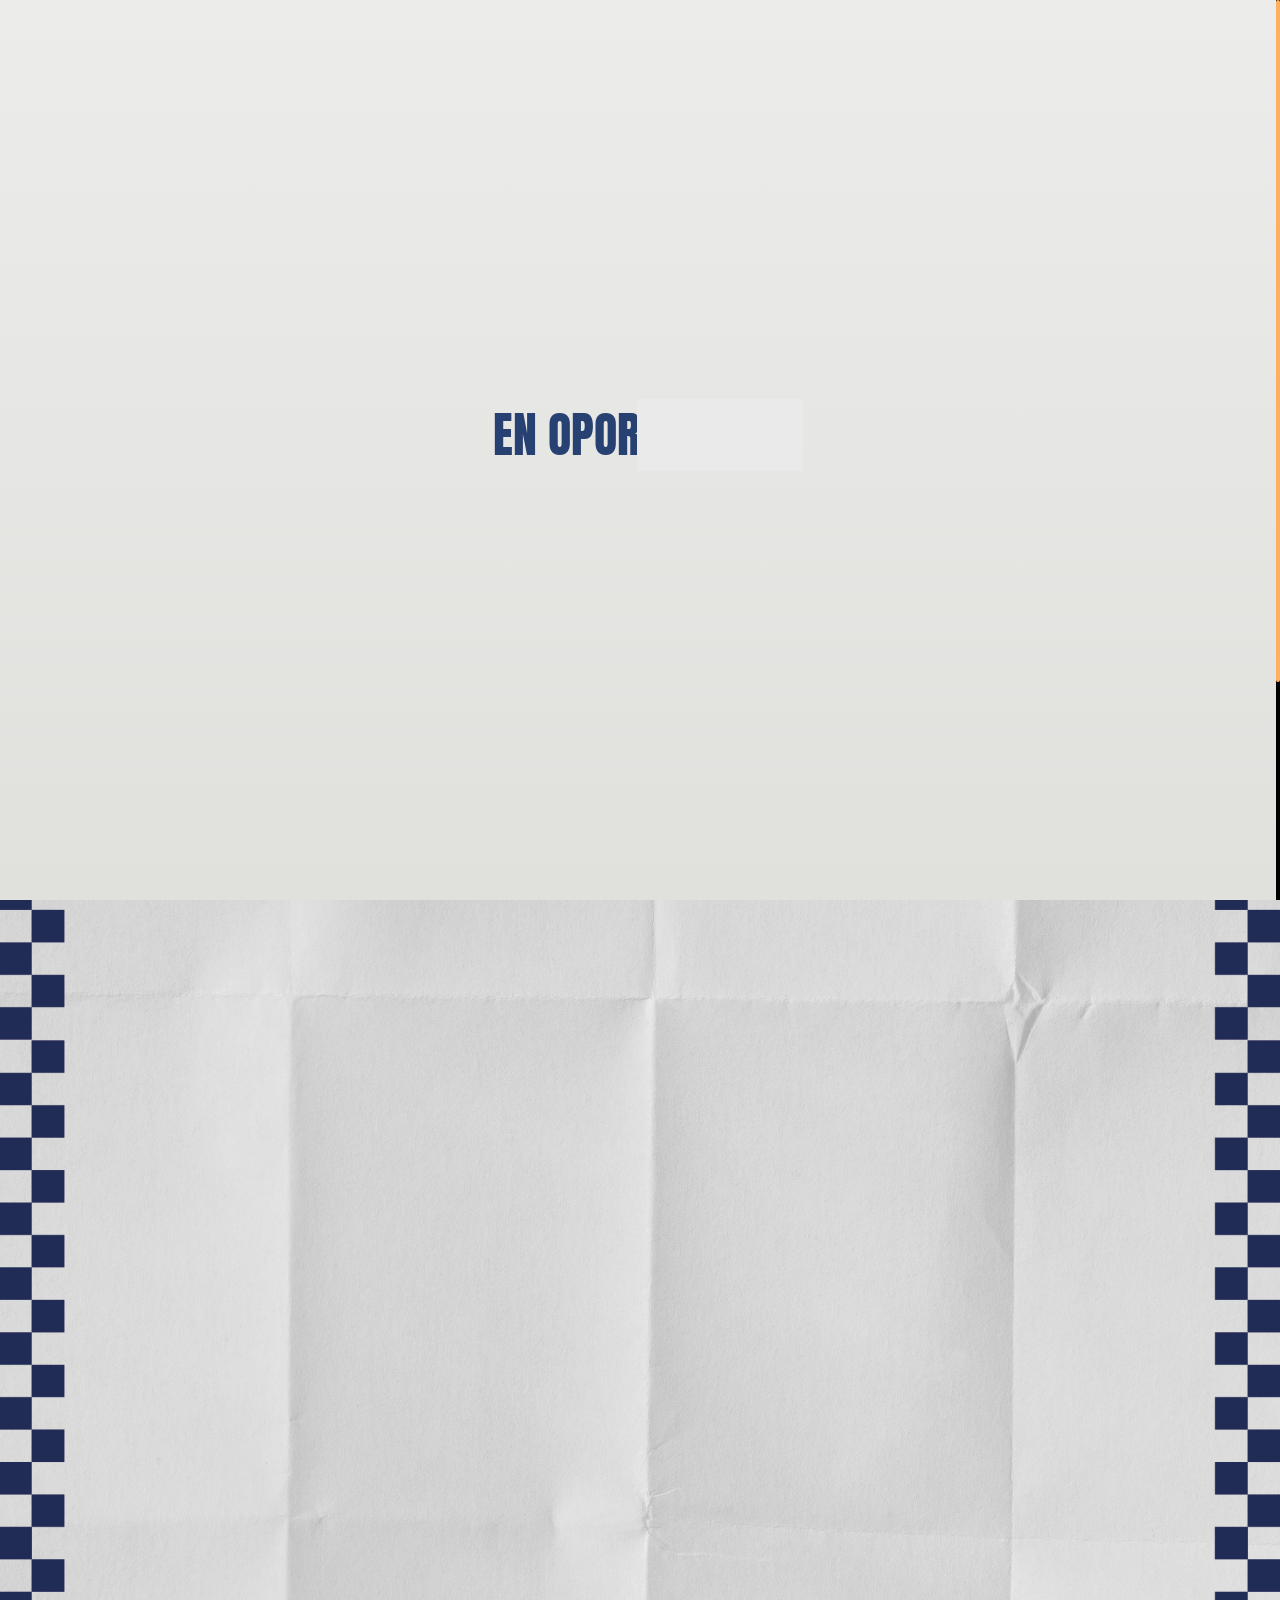
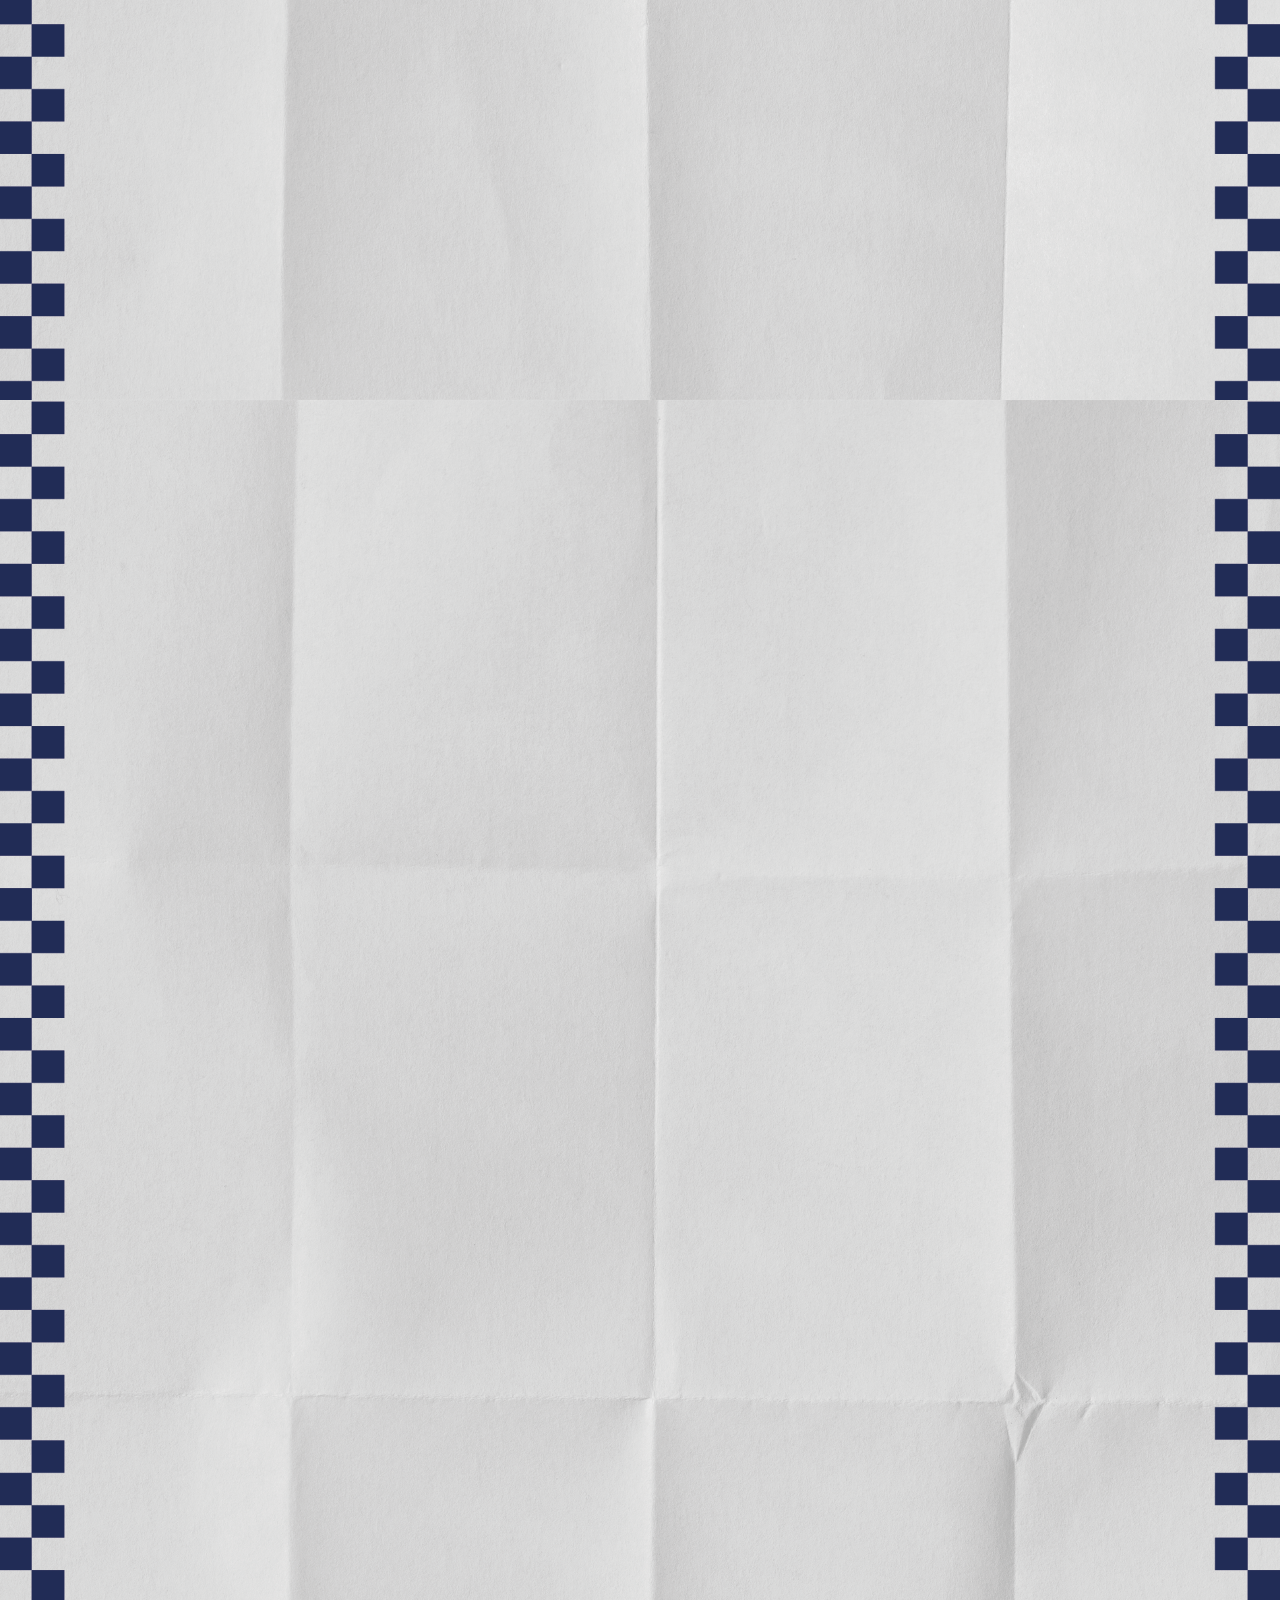
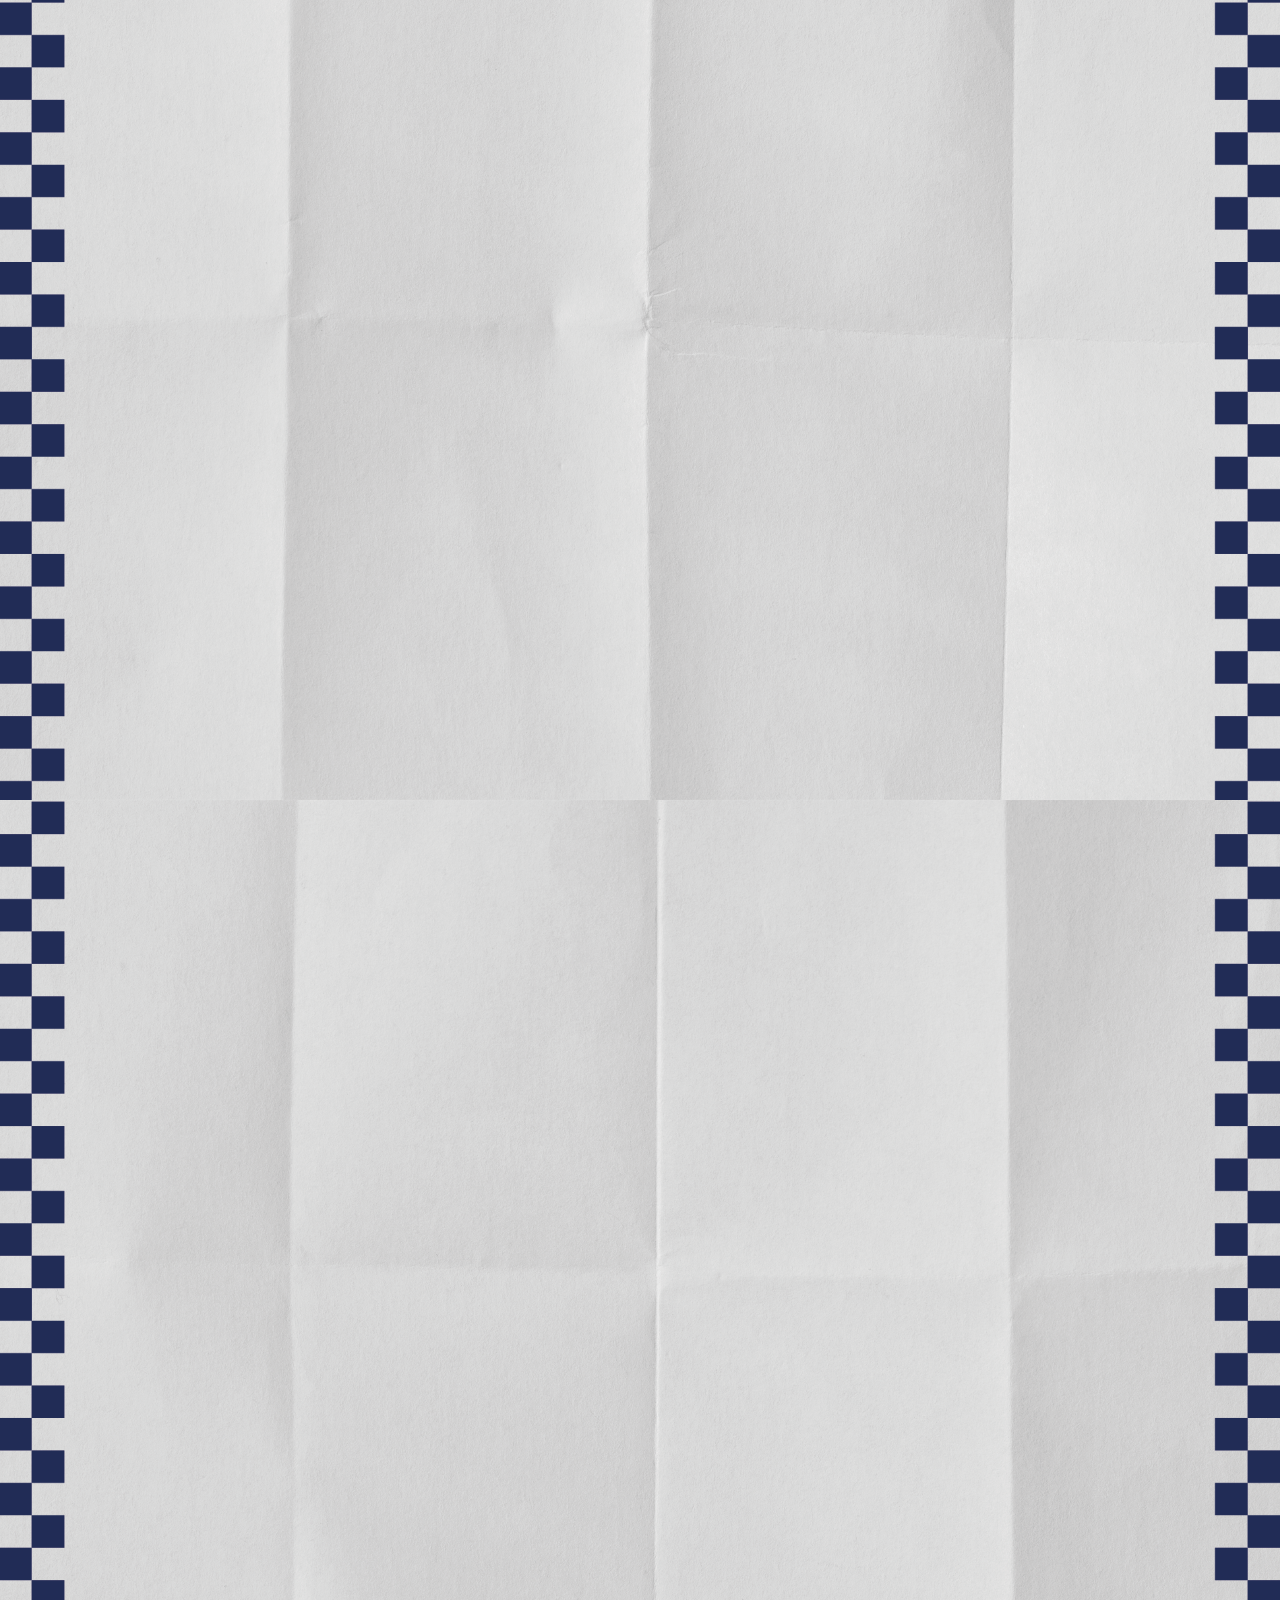
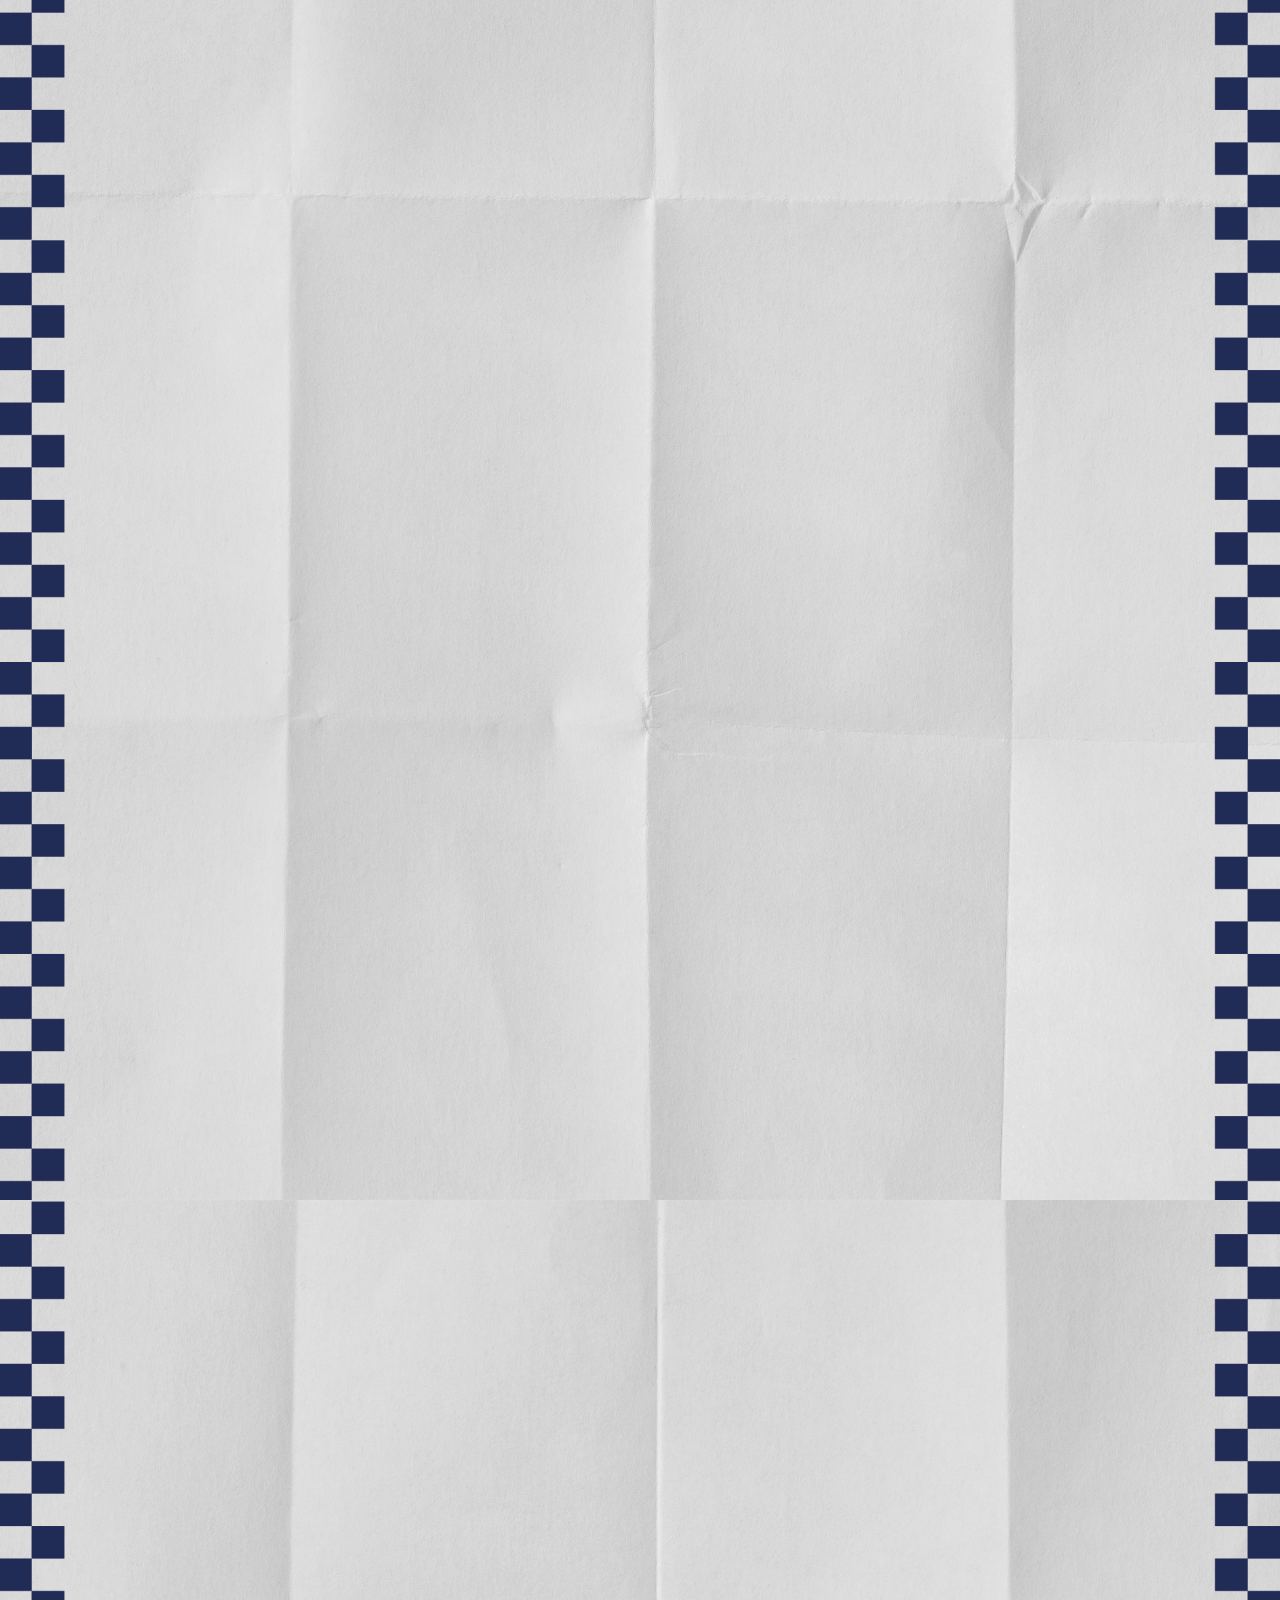
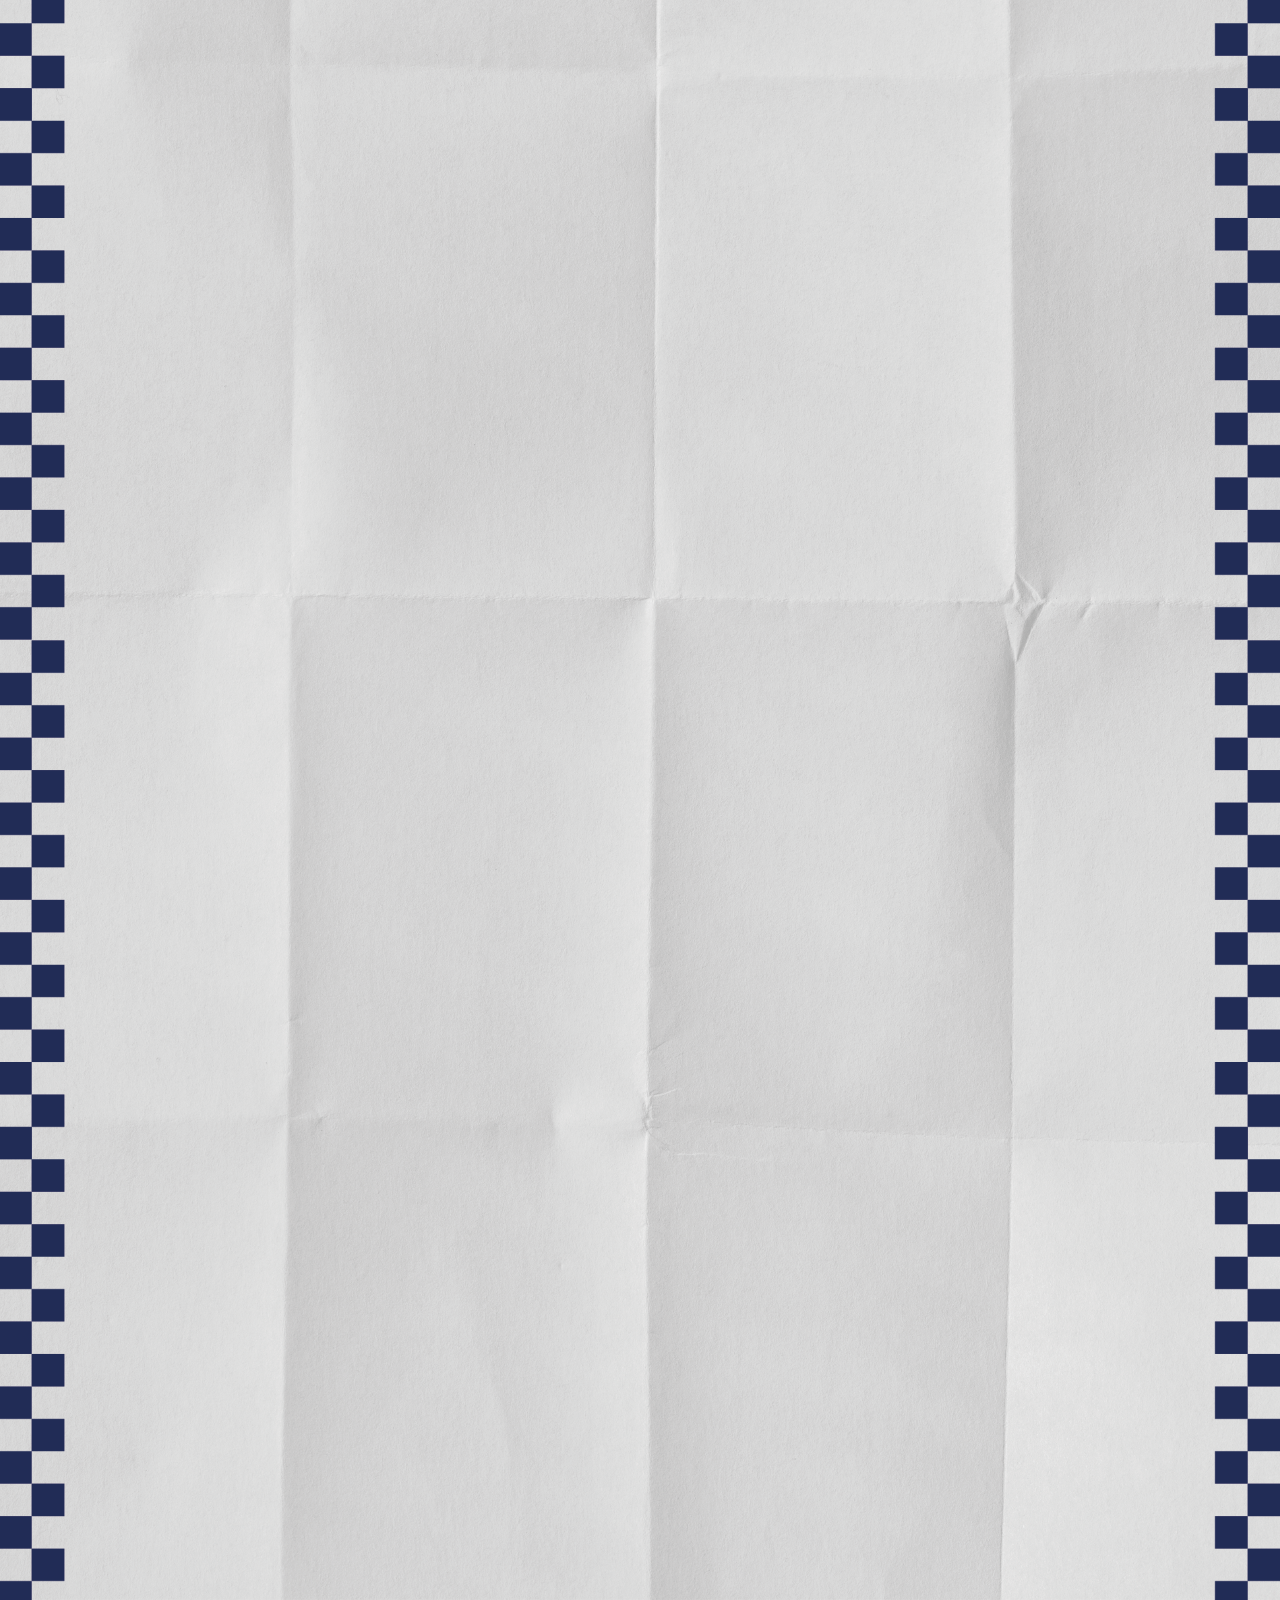
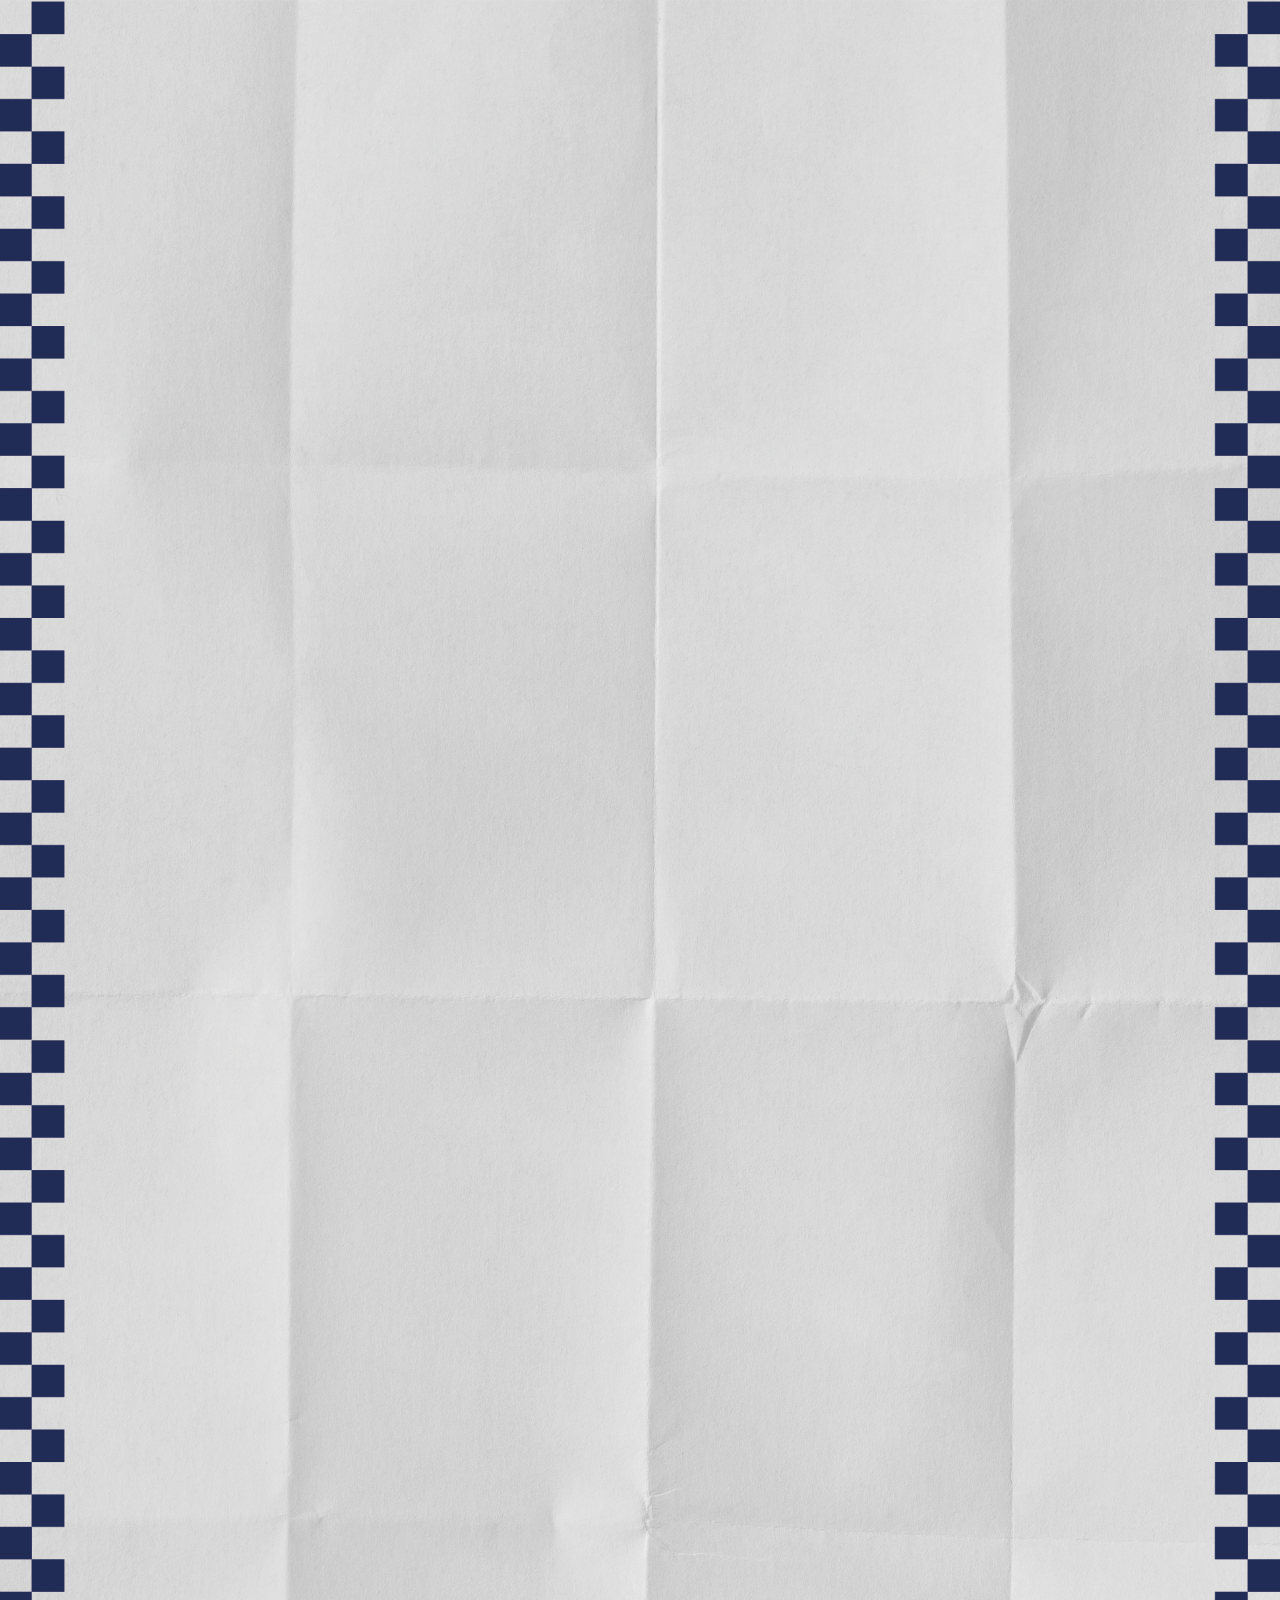
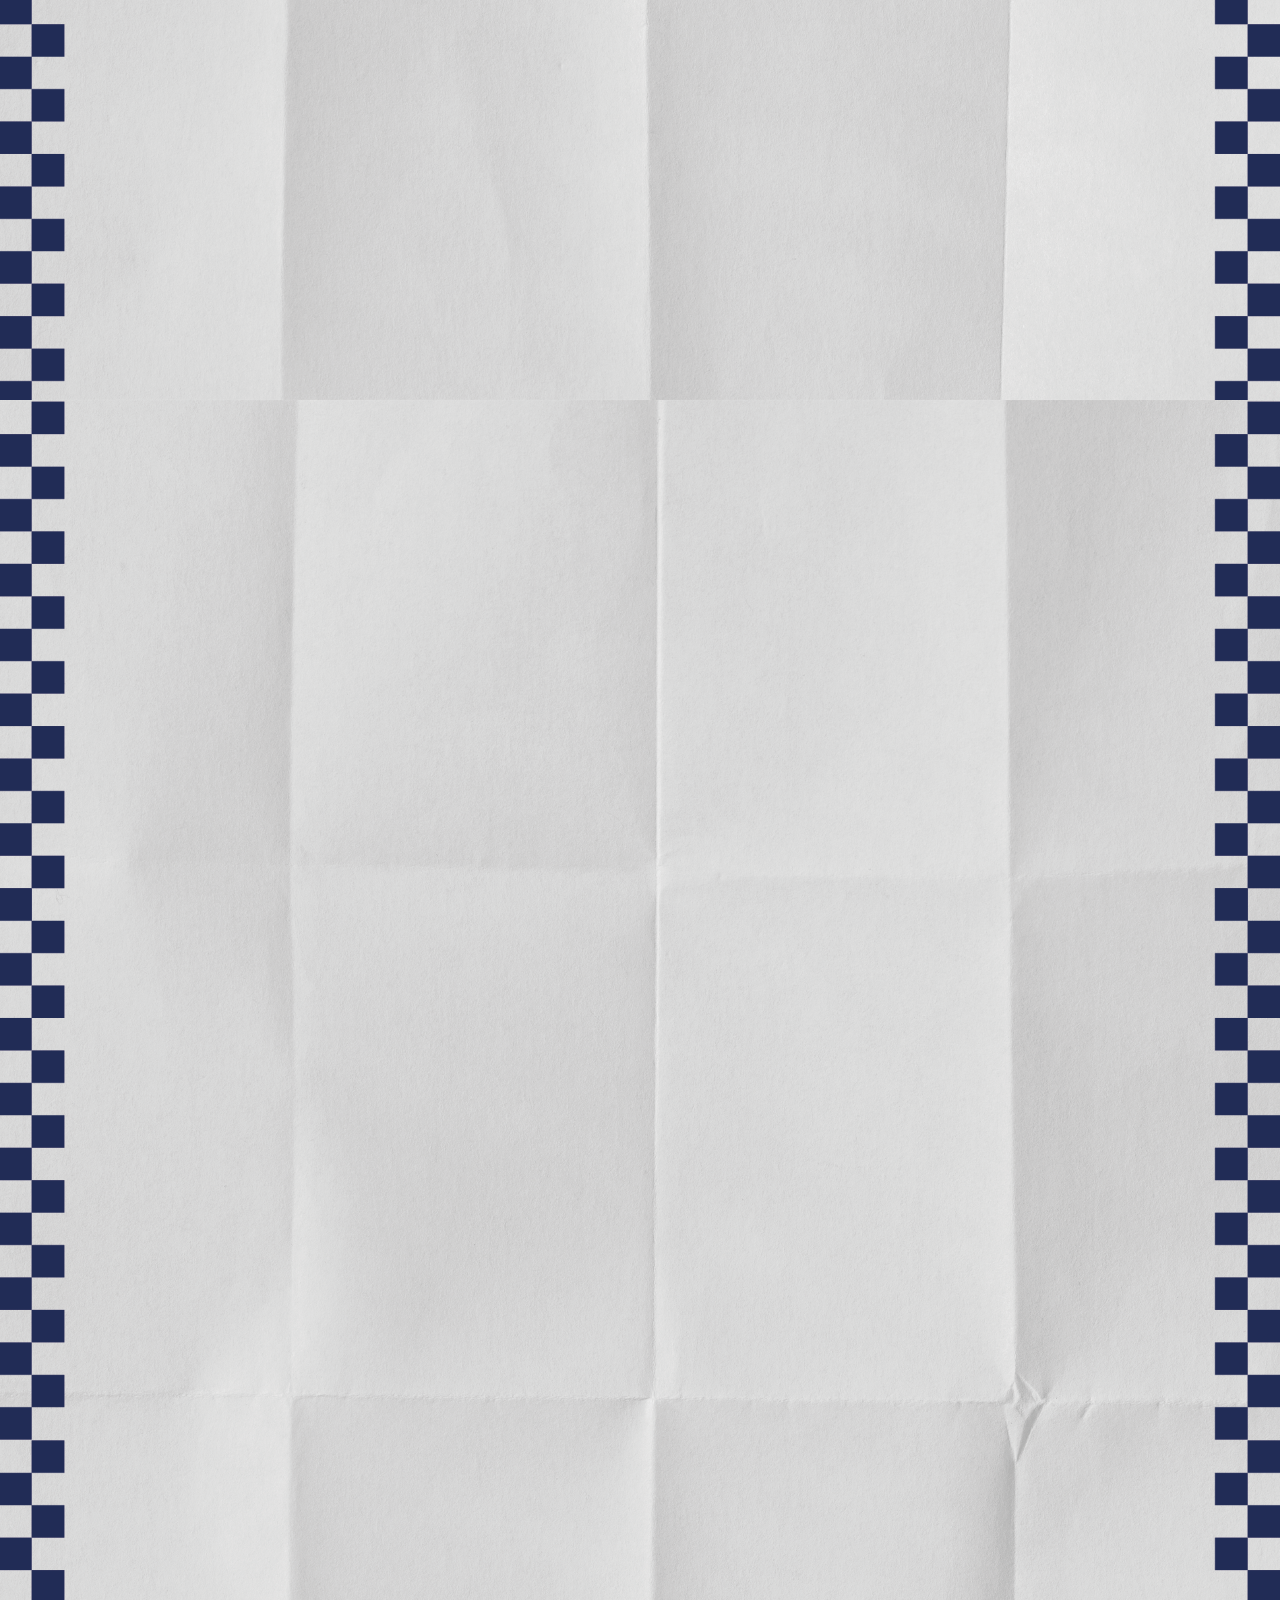
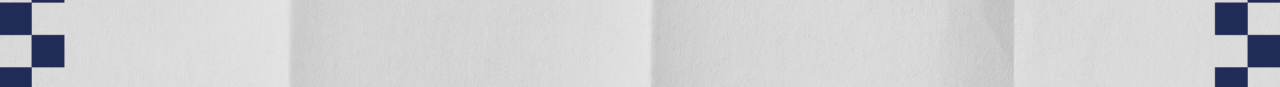
==== commit 8cb3c72f: "Update index.html" ====
--- a/index.html
+++ b/index.html
@@ -711,7 +711,7 @@
                                     </div>
                                     <div class="mil-half-container mil-up" >
                                         <div class="mil-text-box mil-g-m1 mil-p-160-160">
-                                            <h5 class="mil-head1 mil-rubber mil-tac mil-mb60 mil-up">Vos podés ser una de nosotras</h5>
+                                            <h5 class="mil-head1 mil-rubber mil-tac mil-mb60 mil-up">Vos podés<br>ser una de nosotras</h5>
                                             <form id="contact-form" method="post" enctype="text/plain">
                                                 <div class="row mil-aic">
                                                     <div class="col-md-6 mil-mb30 mil-up">
@@ -782,4 +782,4 @@
 
 </body>
 
-</html>+</html>
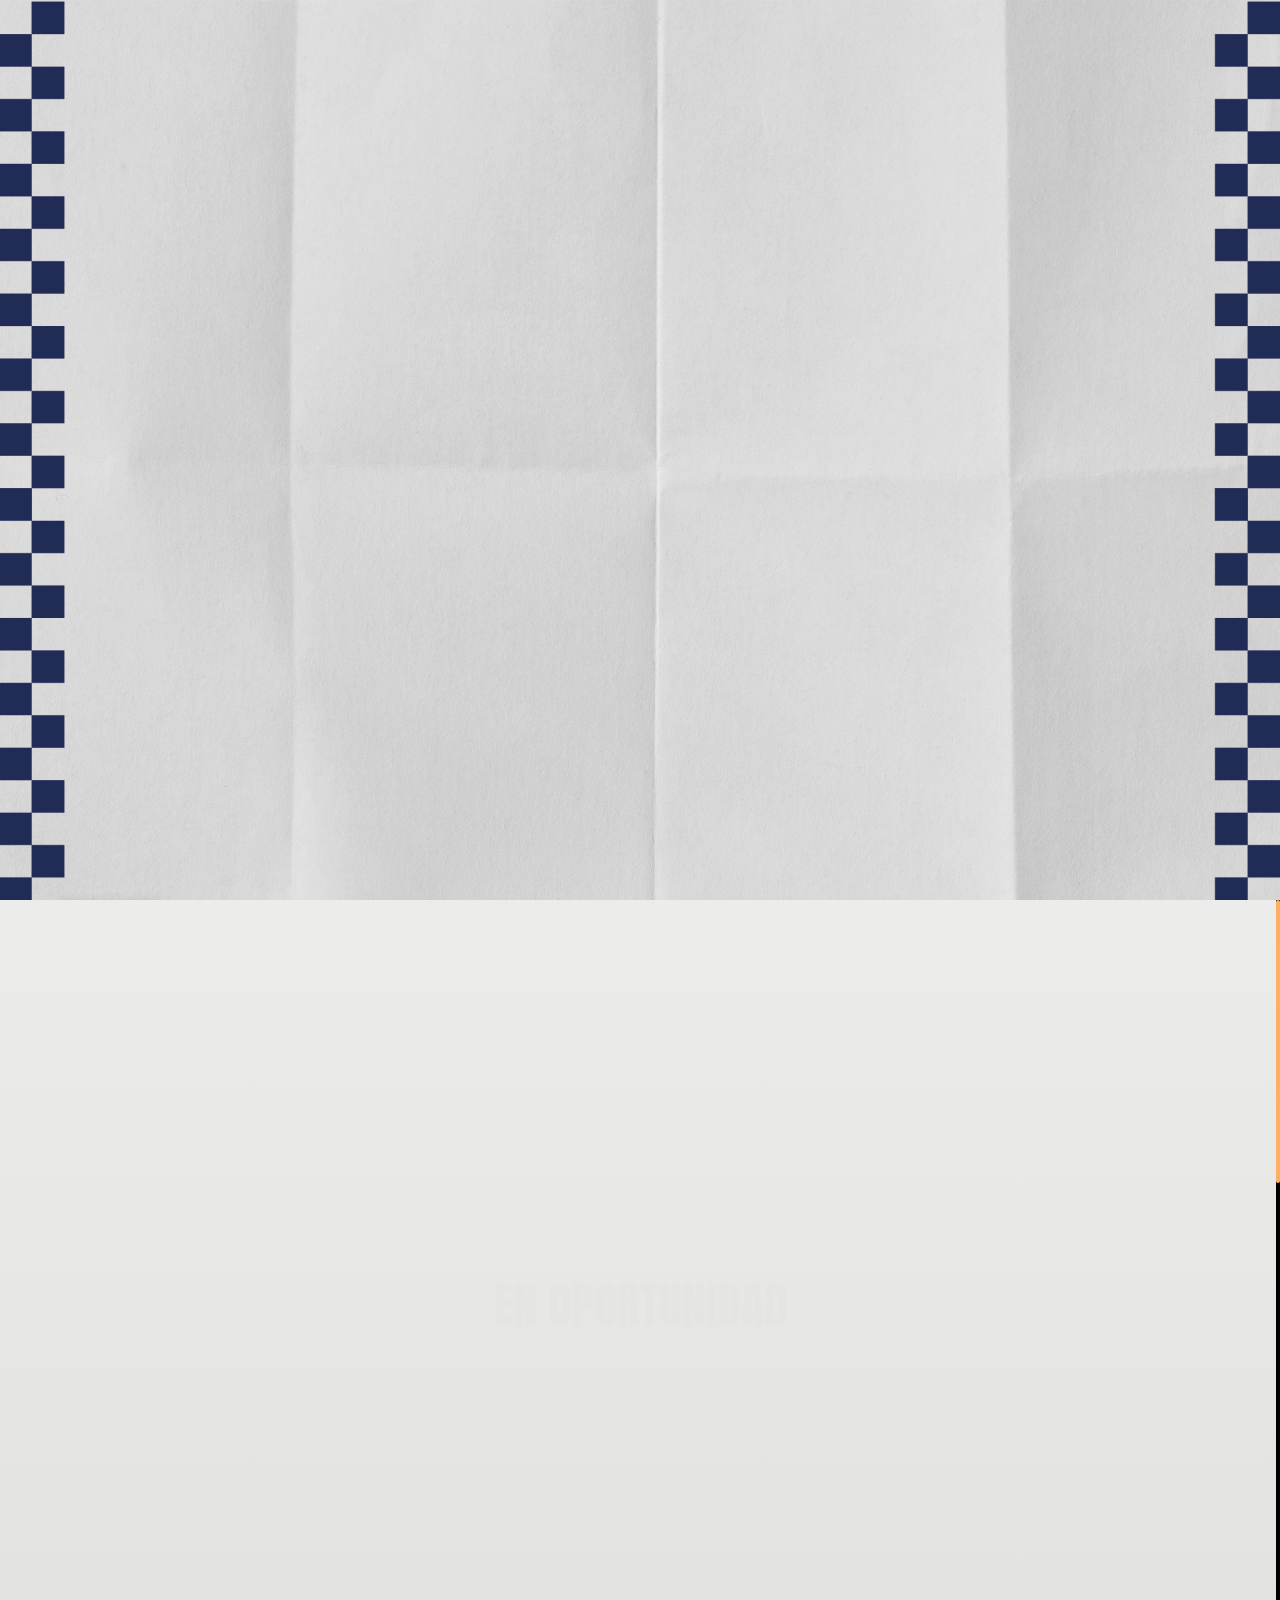
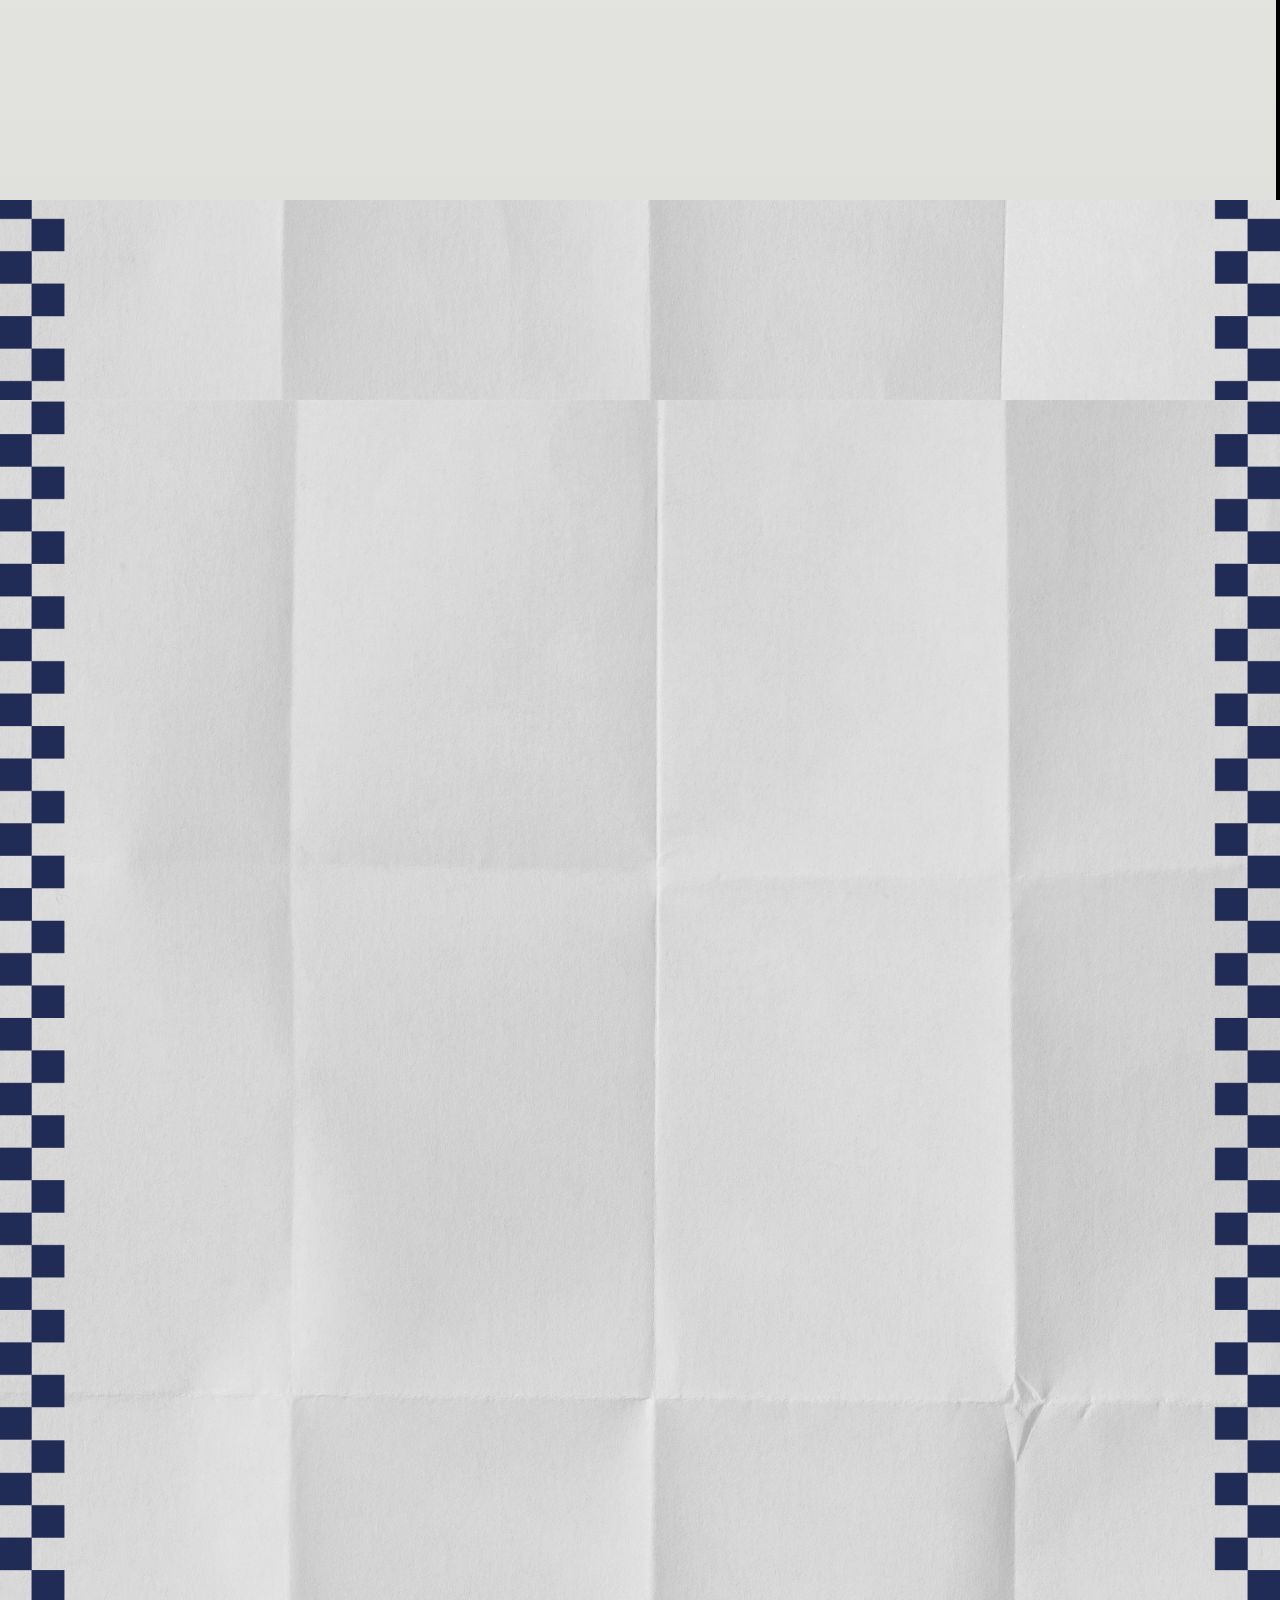
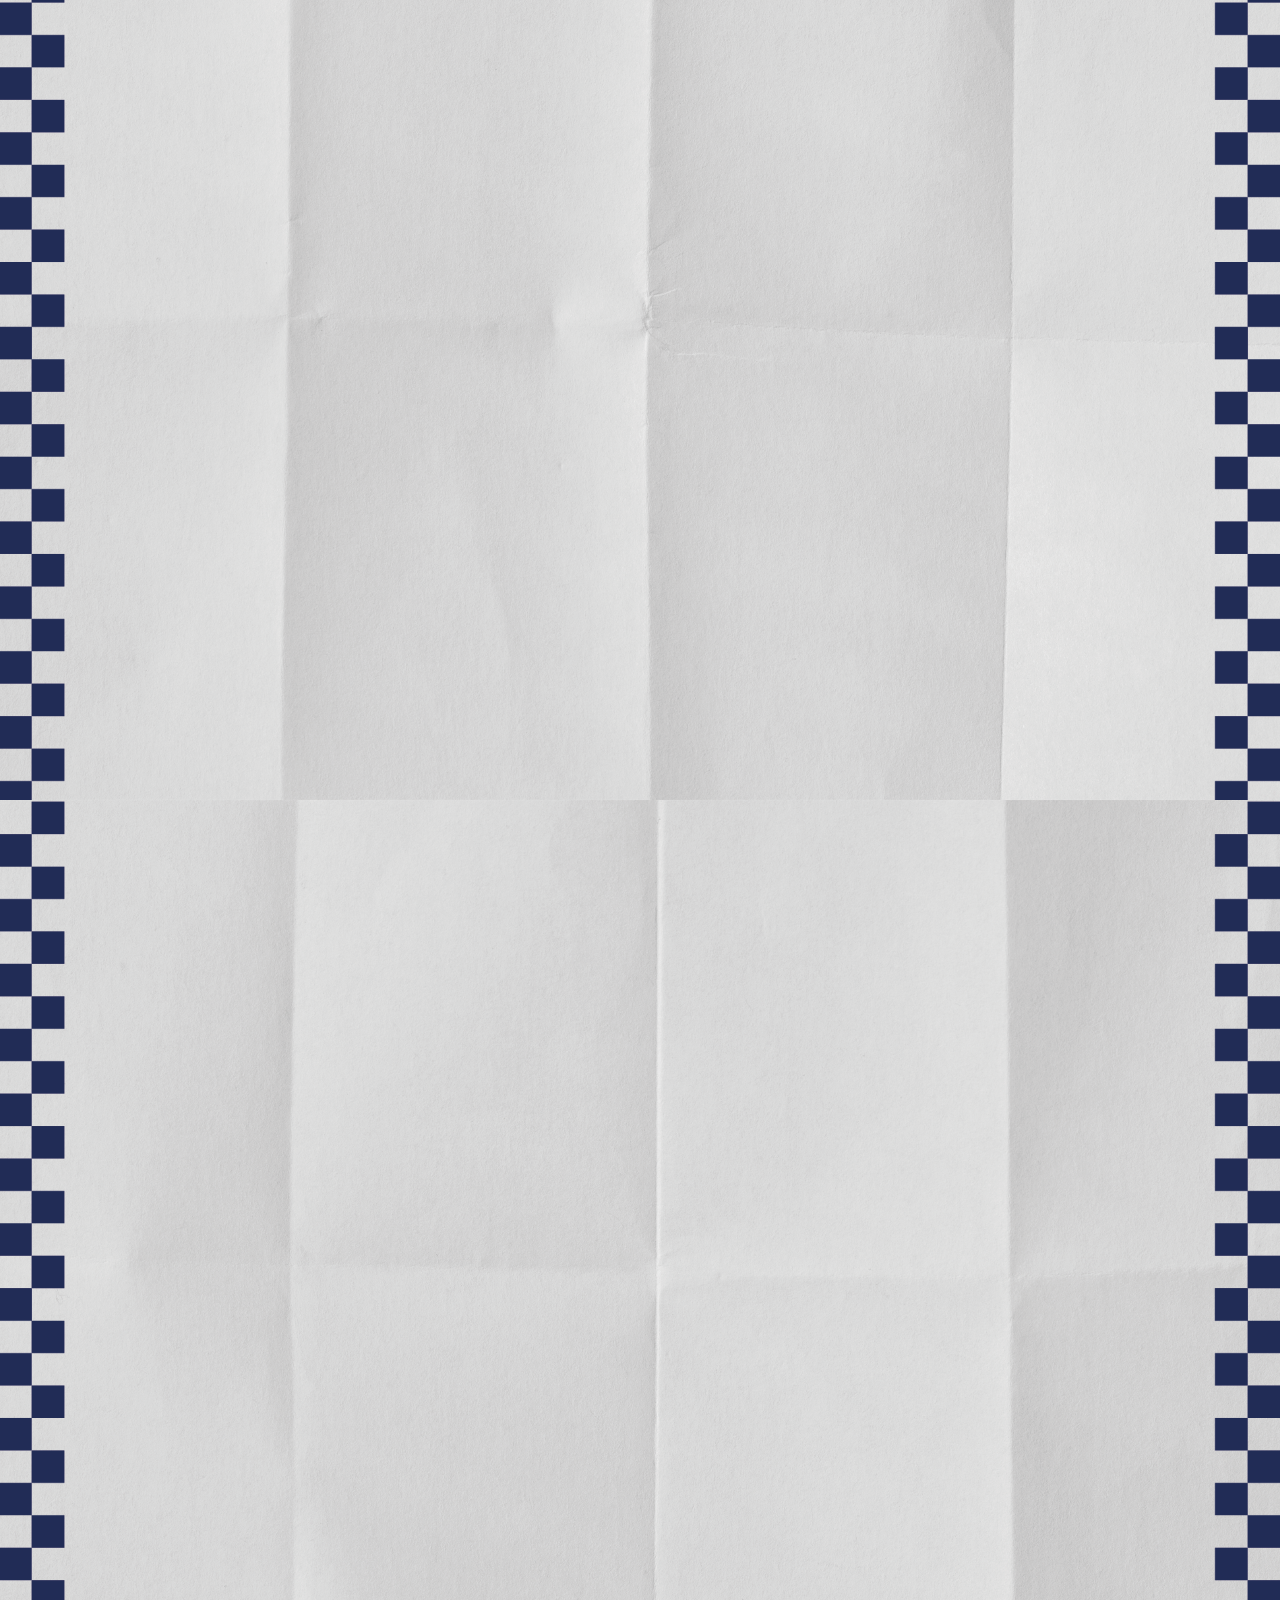
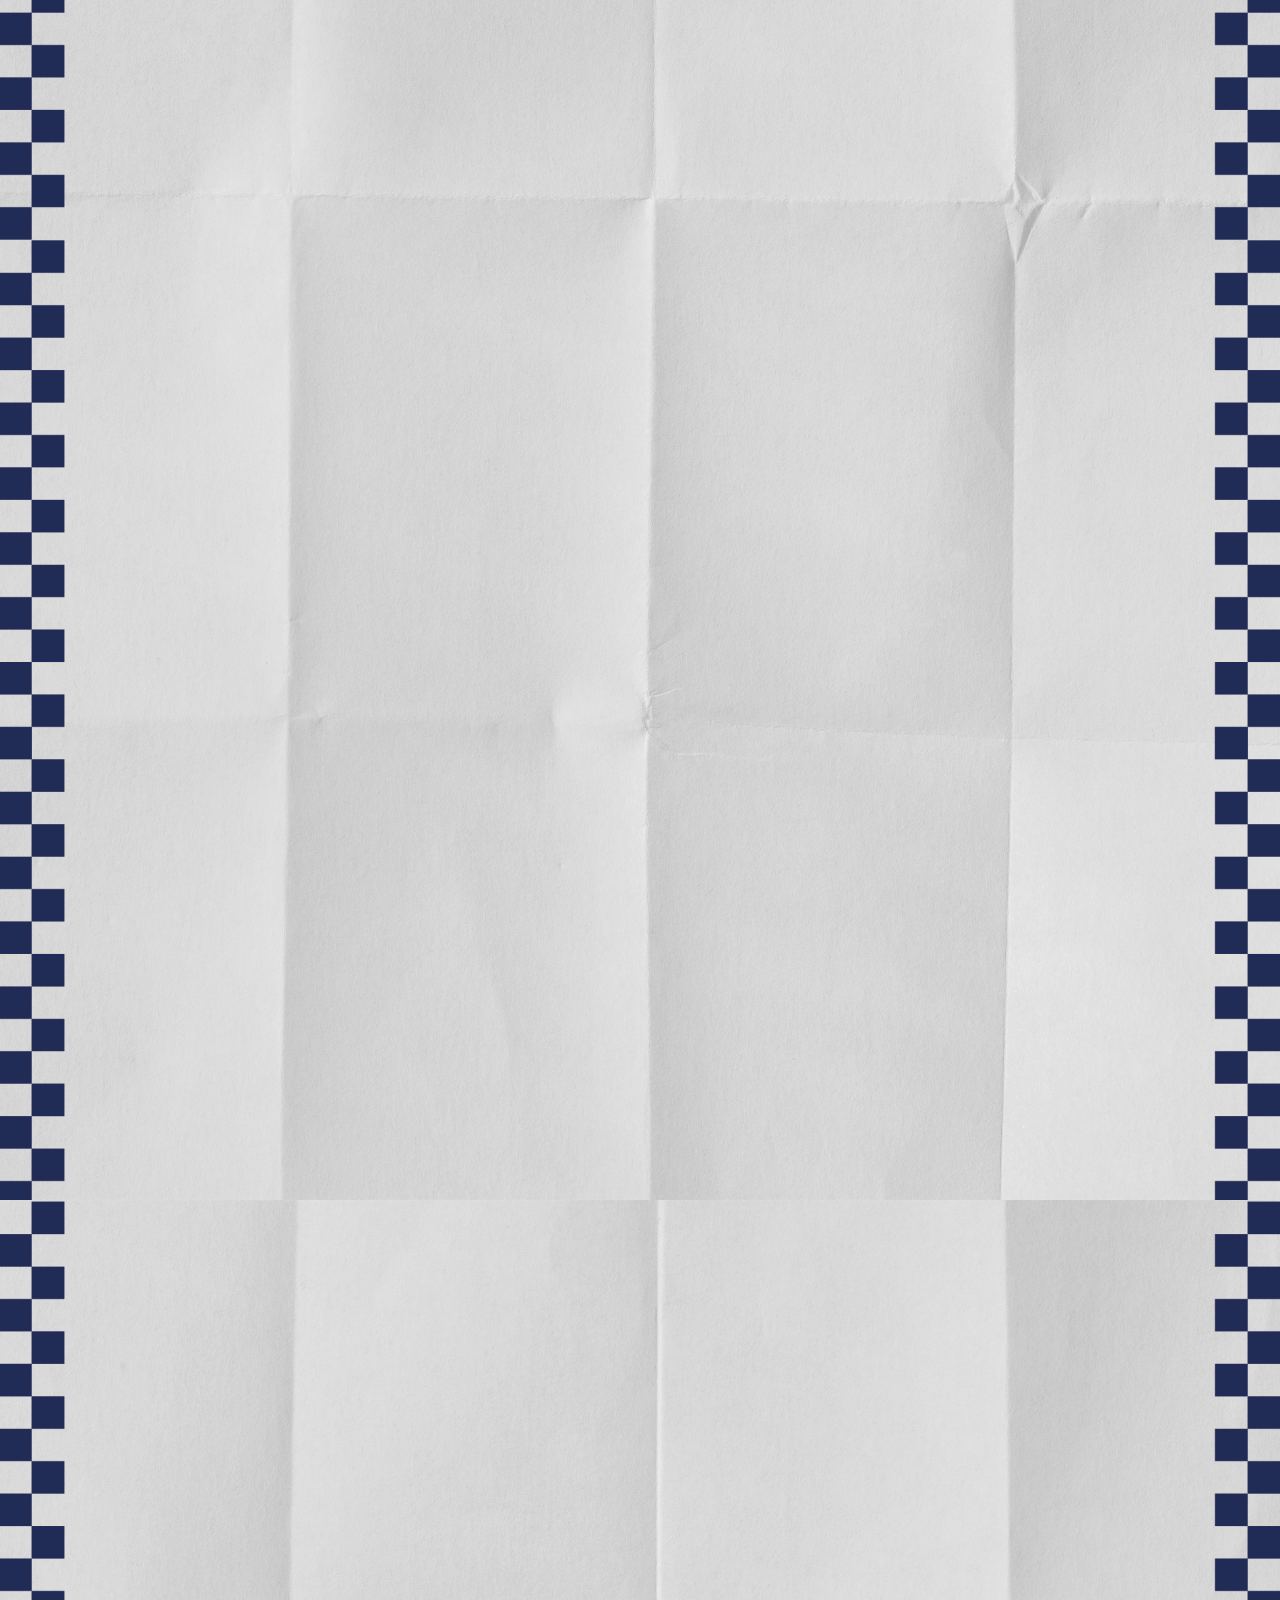
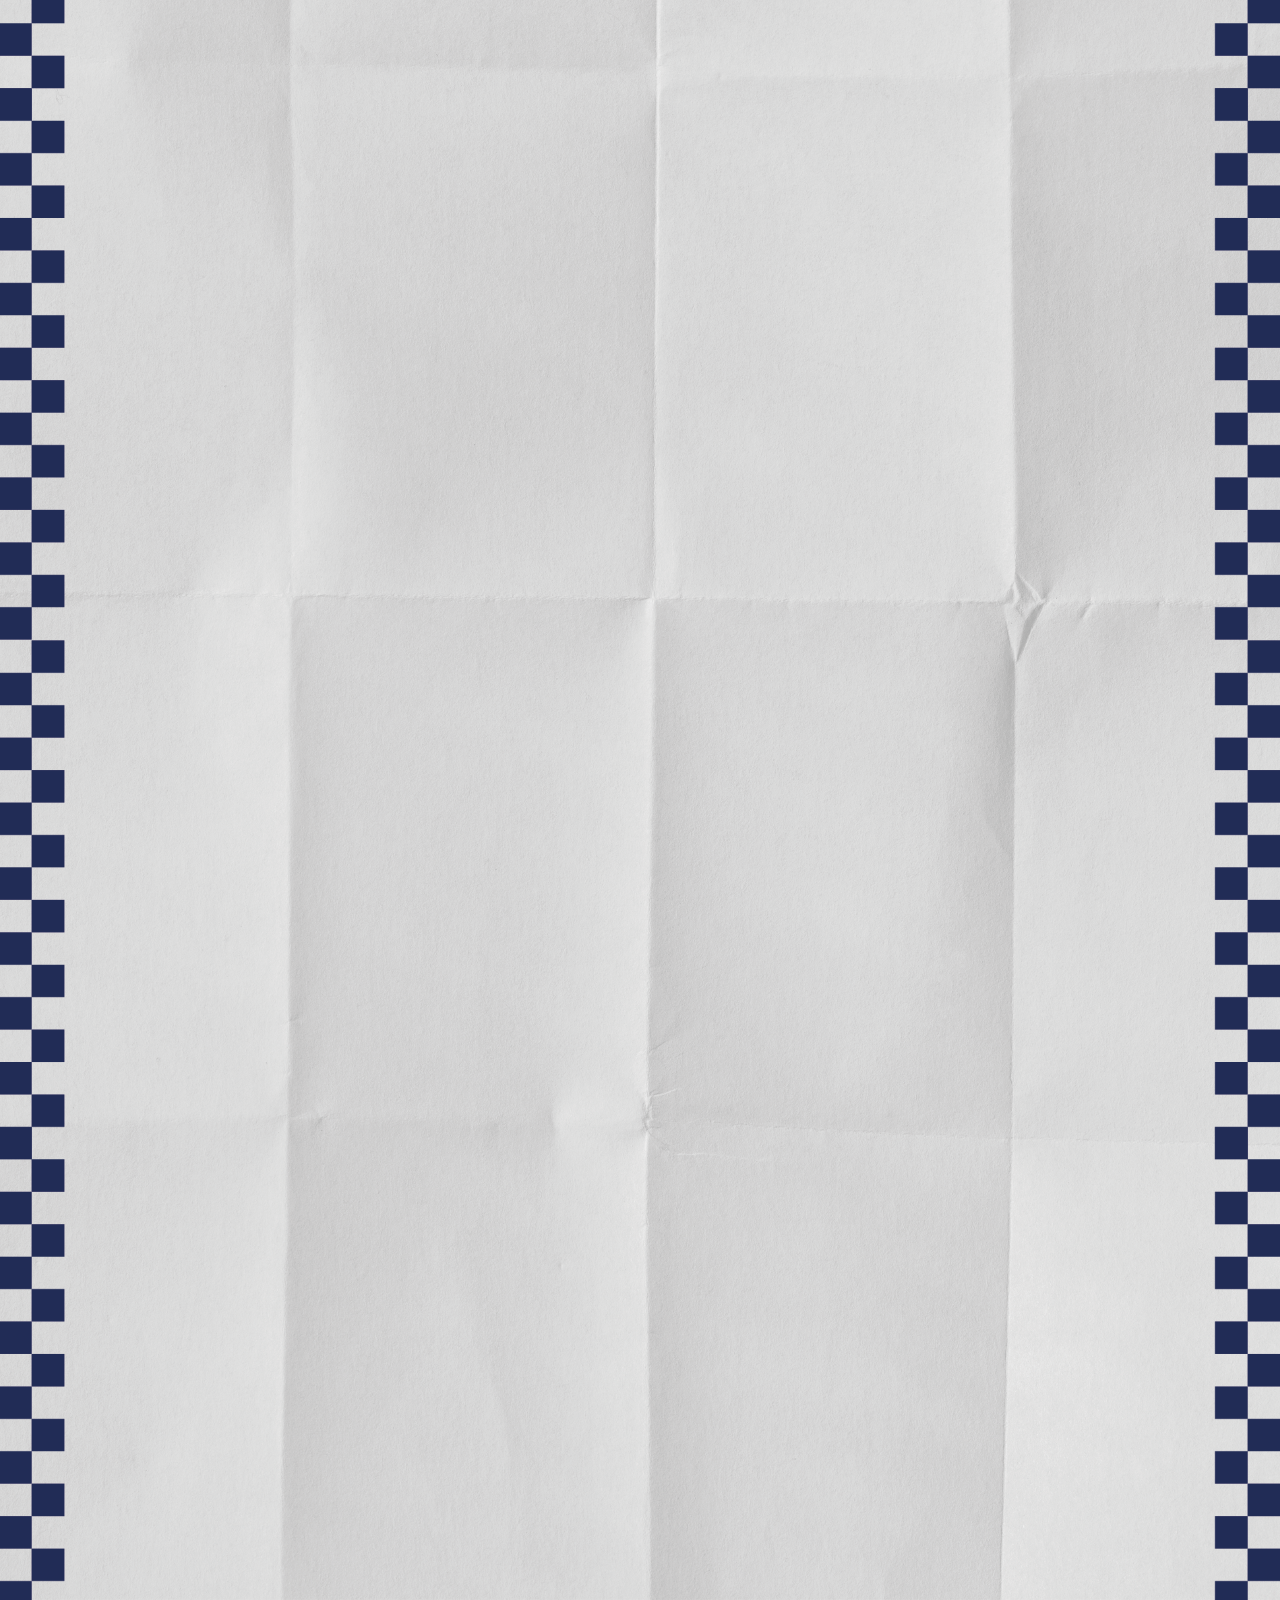
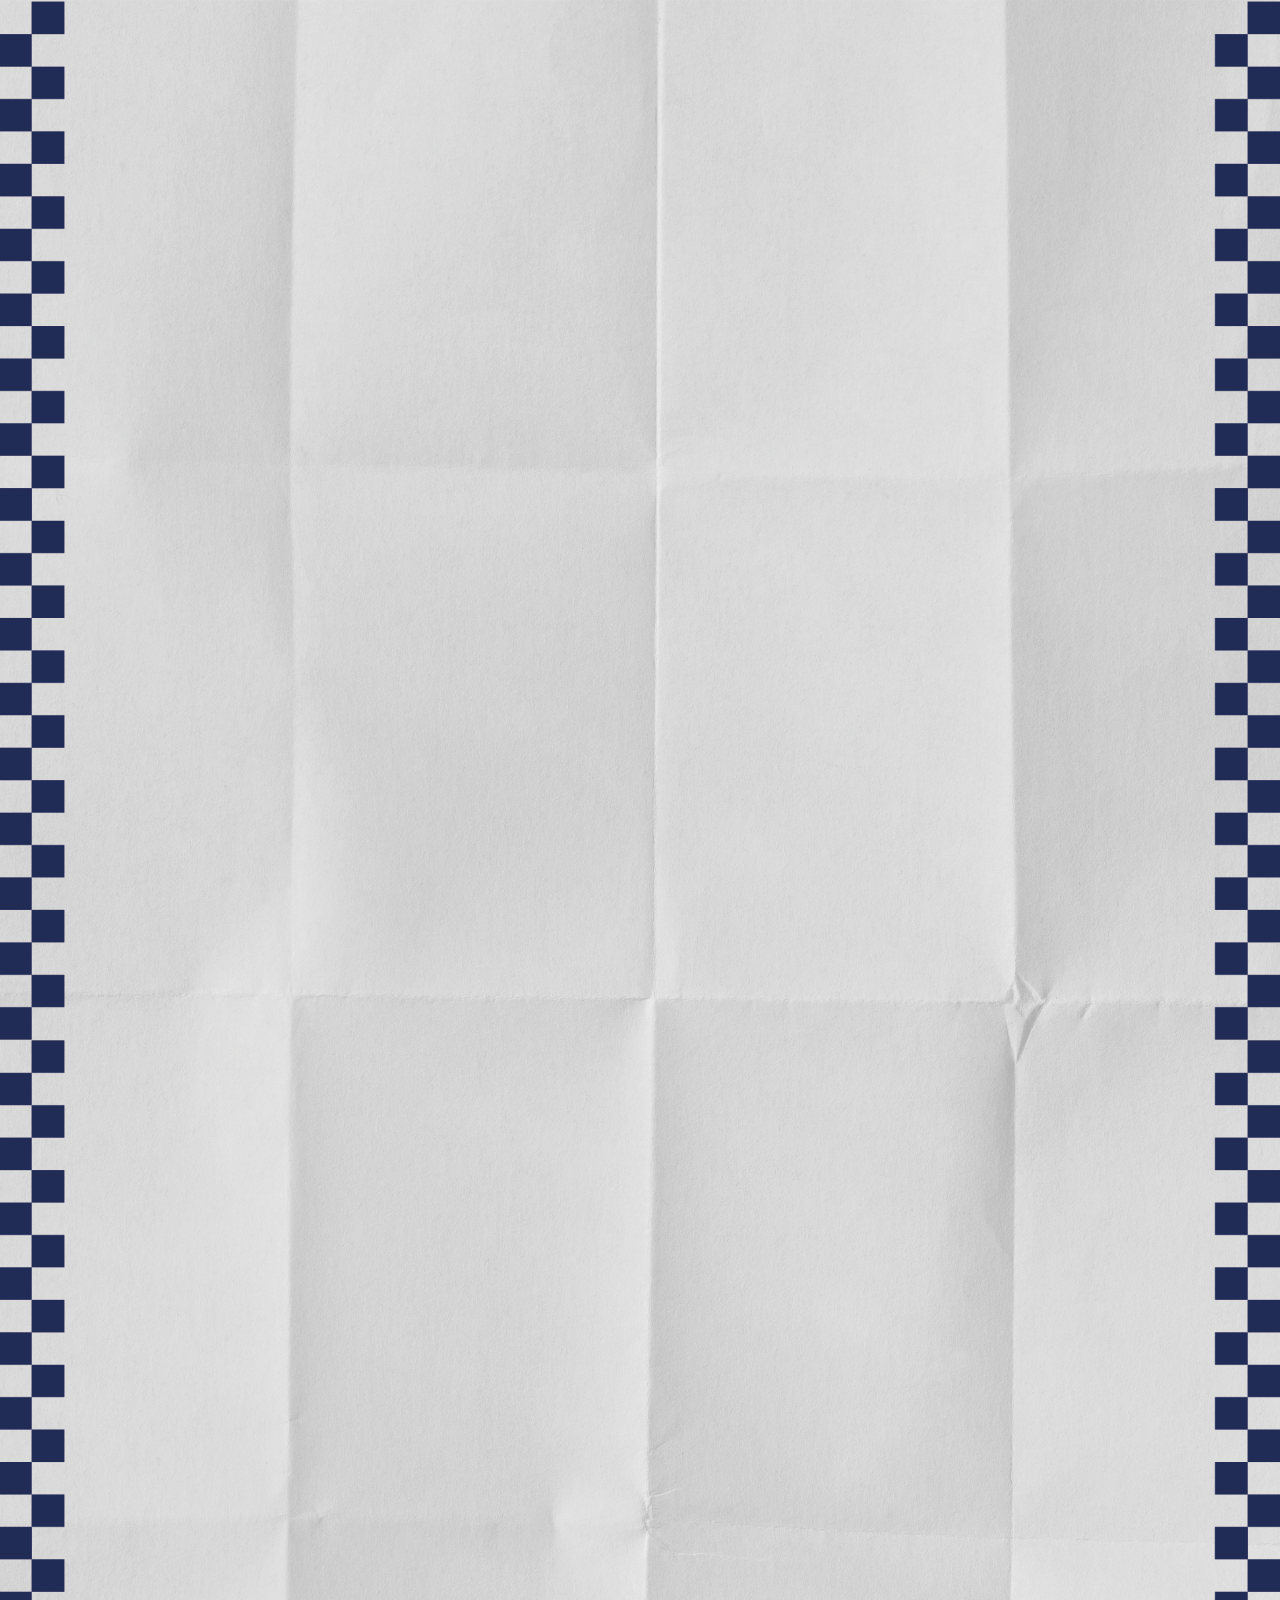
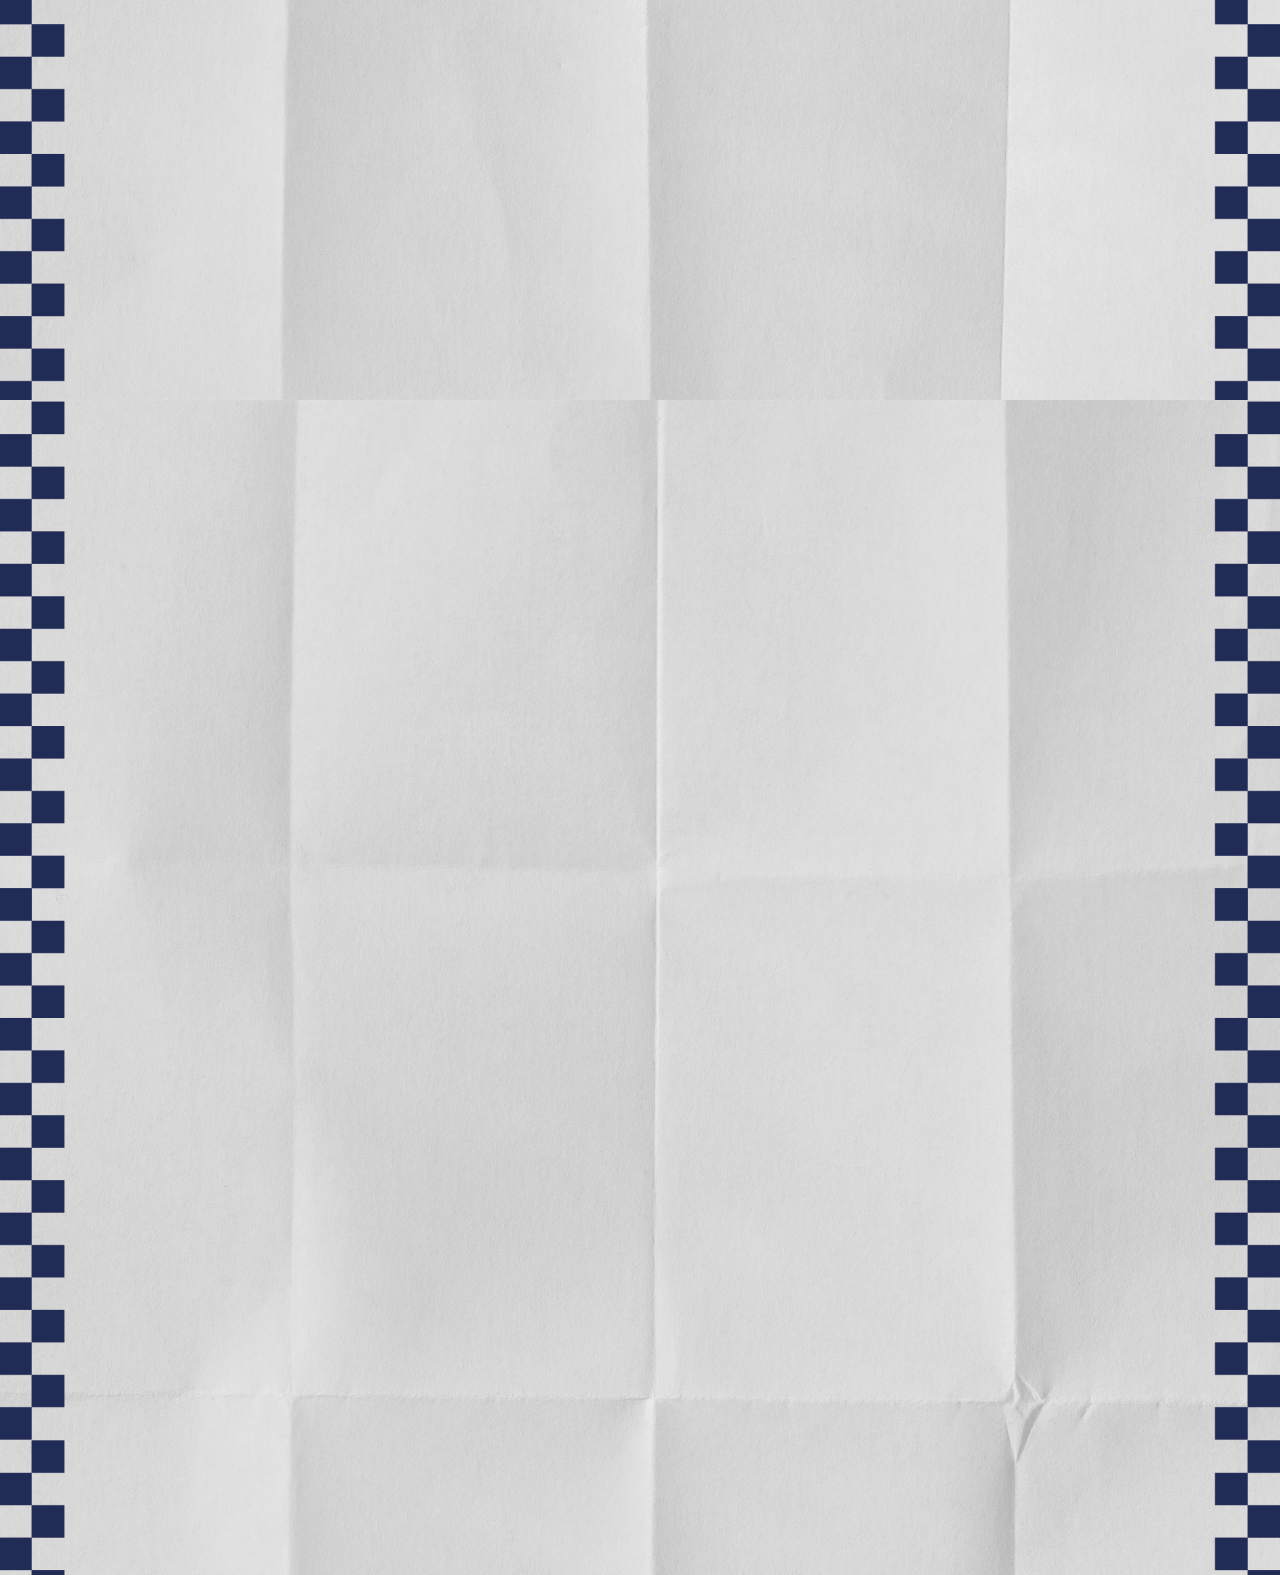
==== commit 37fab3c5: "Update index.html" ====
--- a/index.html
+++ b/index.html
@@ -711,7 +711,7 @@
                                     </div>
                                     <div class="mil-half-container mil-up" >
                                         <div class="mil-text-box mil-g-m1 mil-p-160-160">
-                                            <h5 class="mil-head1 mil-rubber mil-tac mil-mb60 mil-up">Vos podés<br>ser una de nosotras</h5>
+                                            <h5 class="mil-head1 mil-rubber mil-tac mil-mb60 mil-up">Vos podés ser<br>una de nosotras</h5>
                                             <form id="contact-form" method="post" enctype="text/plain">
                                                 <div class="row mil-aic">
                                                     <div class="col-md-6 mil-mb30 mil-up">
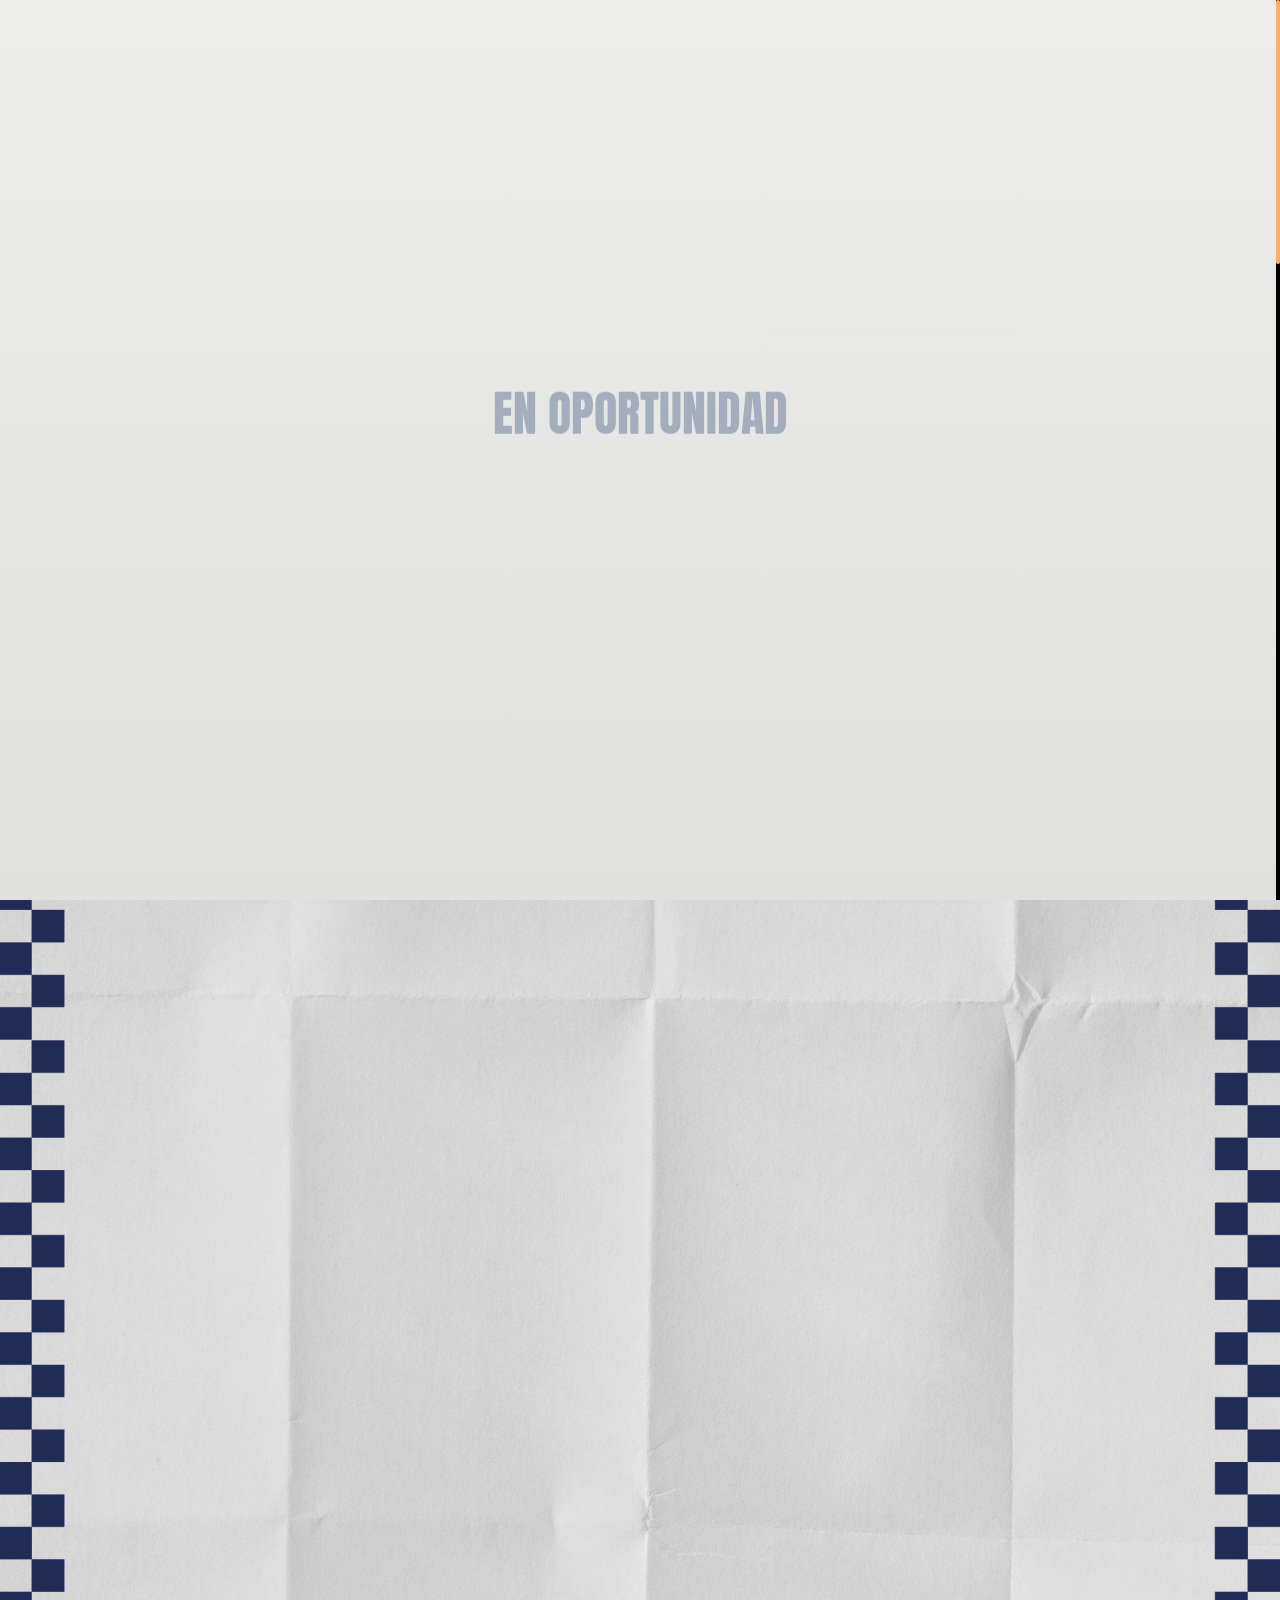
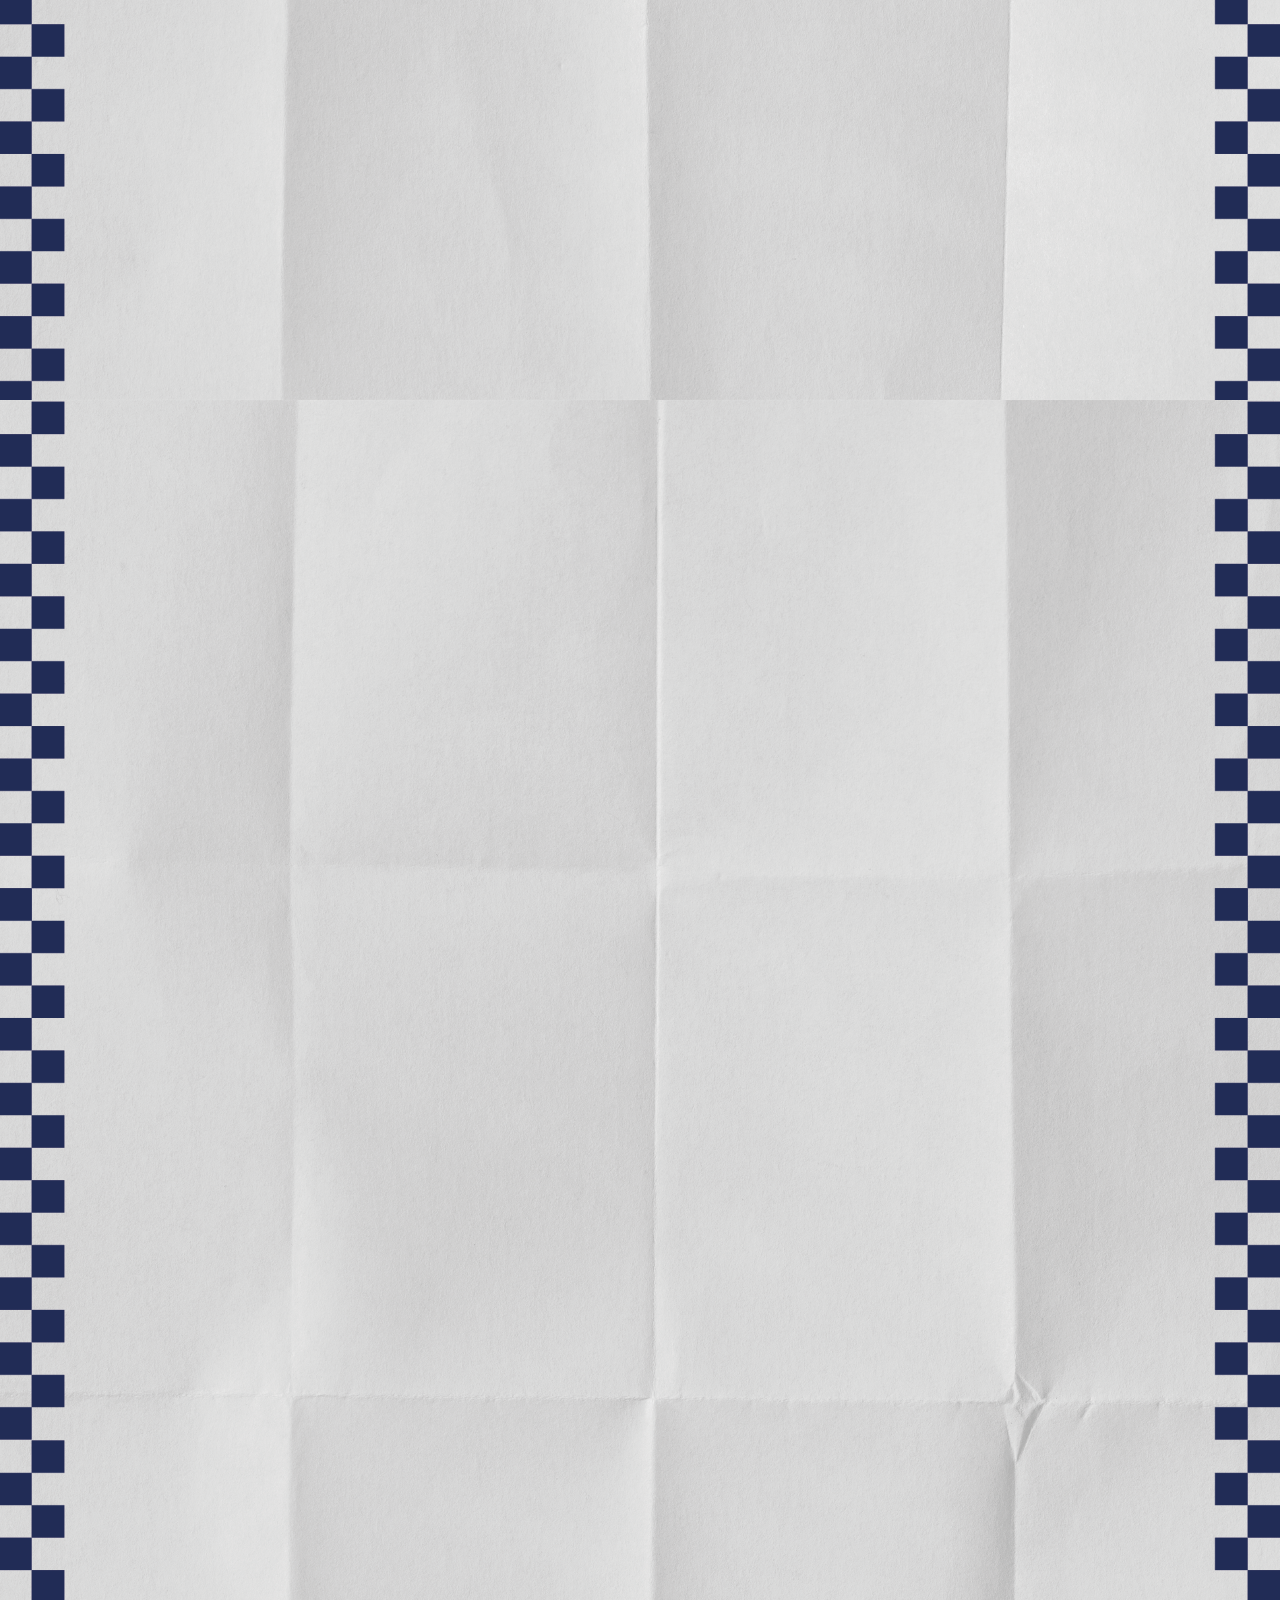
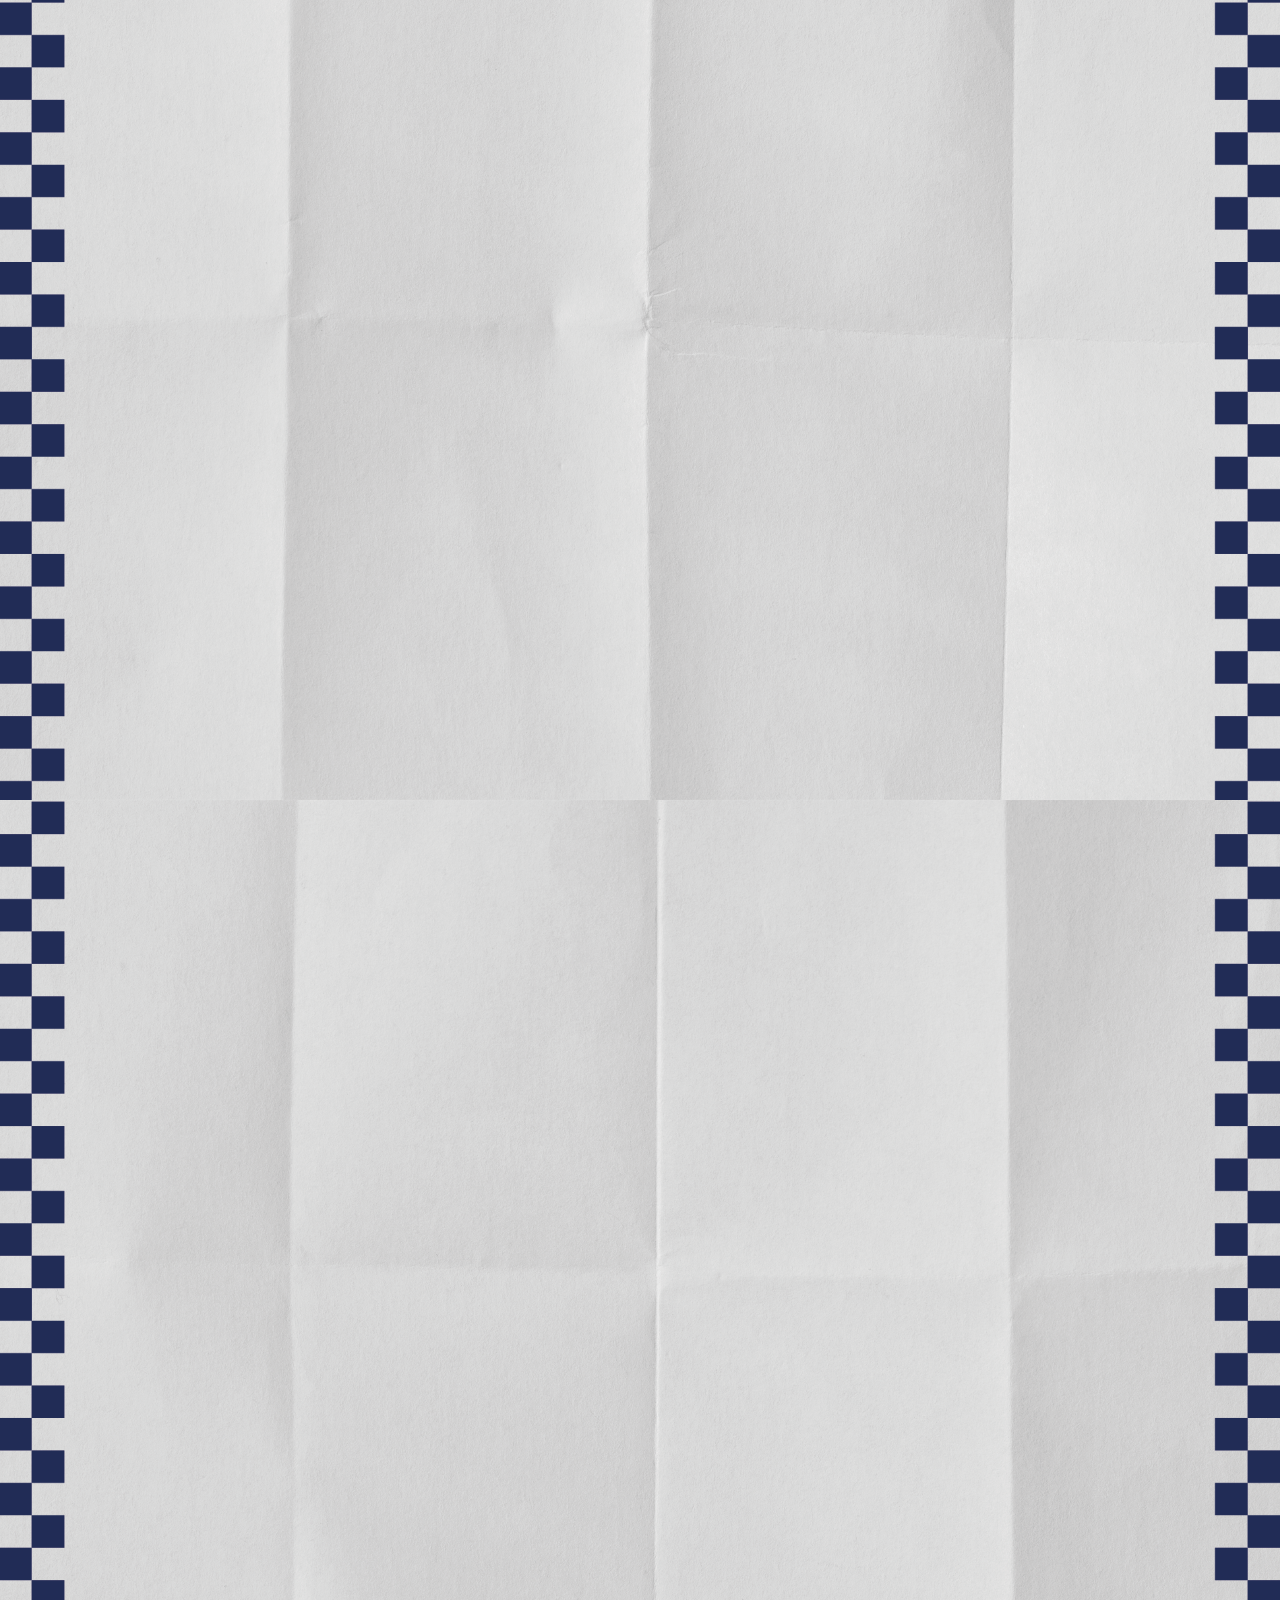
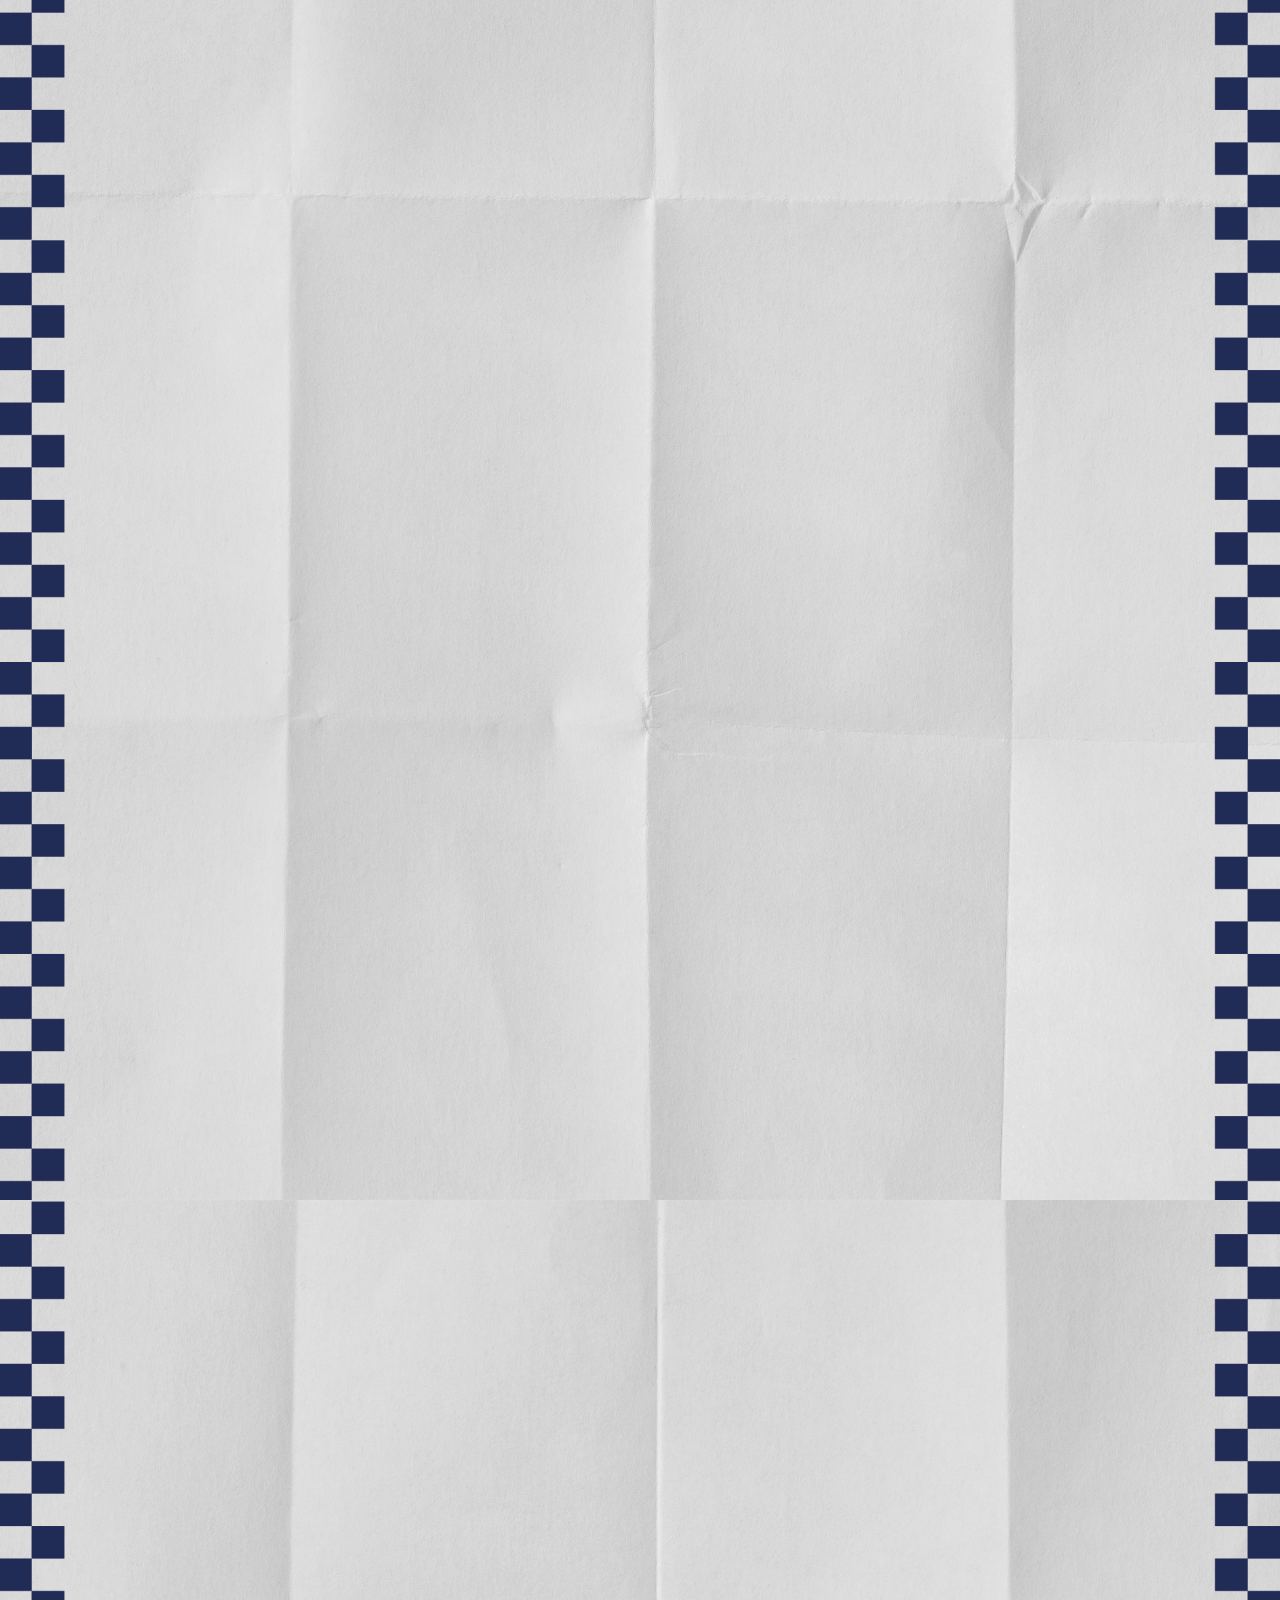
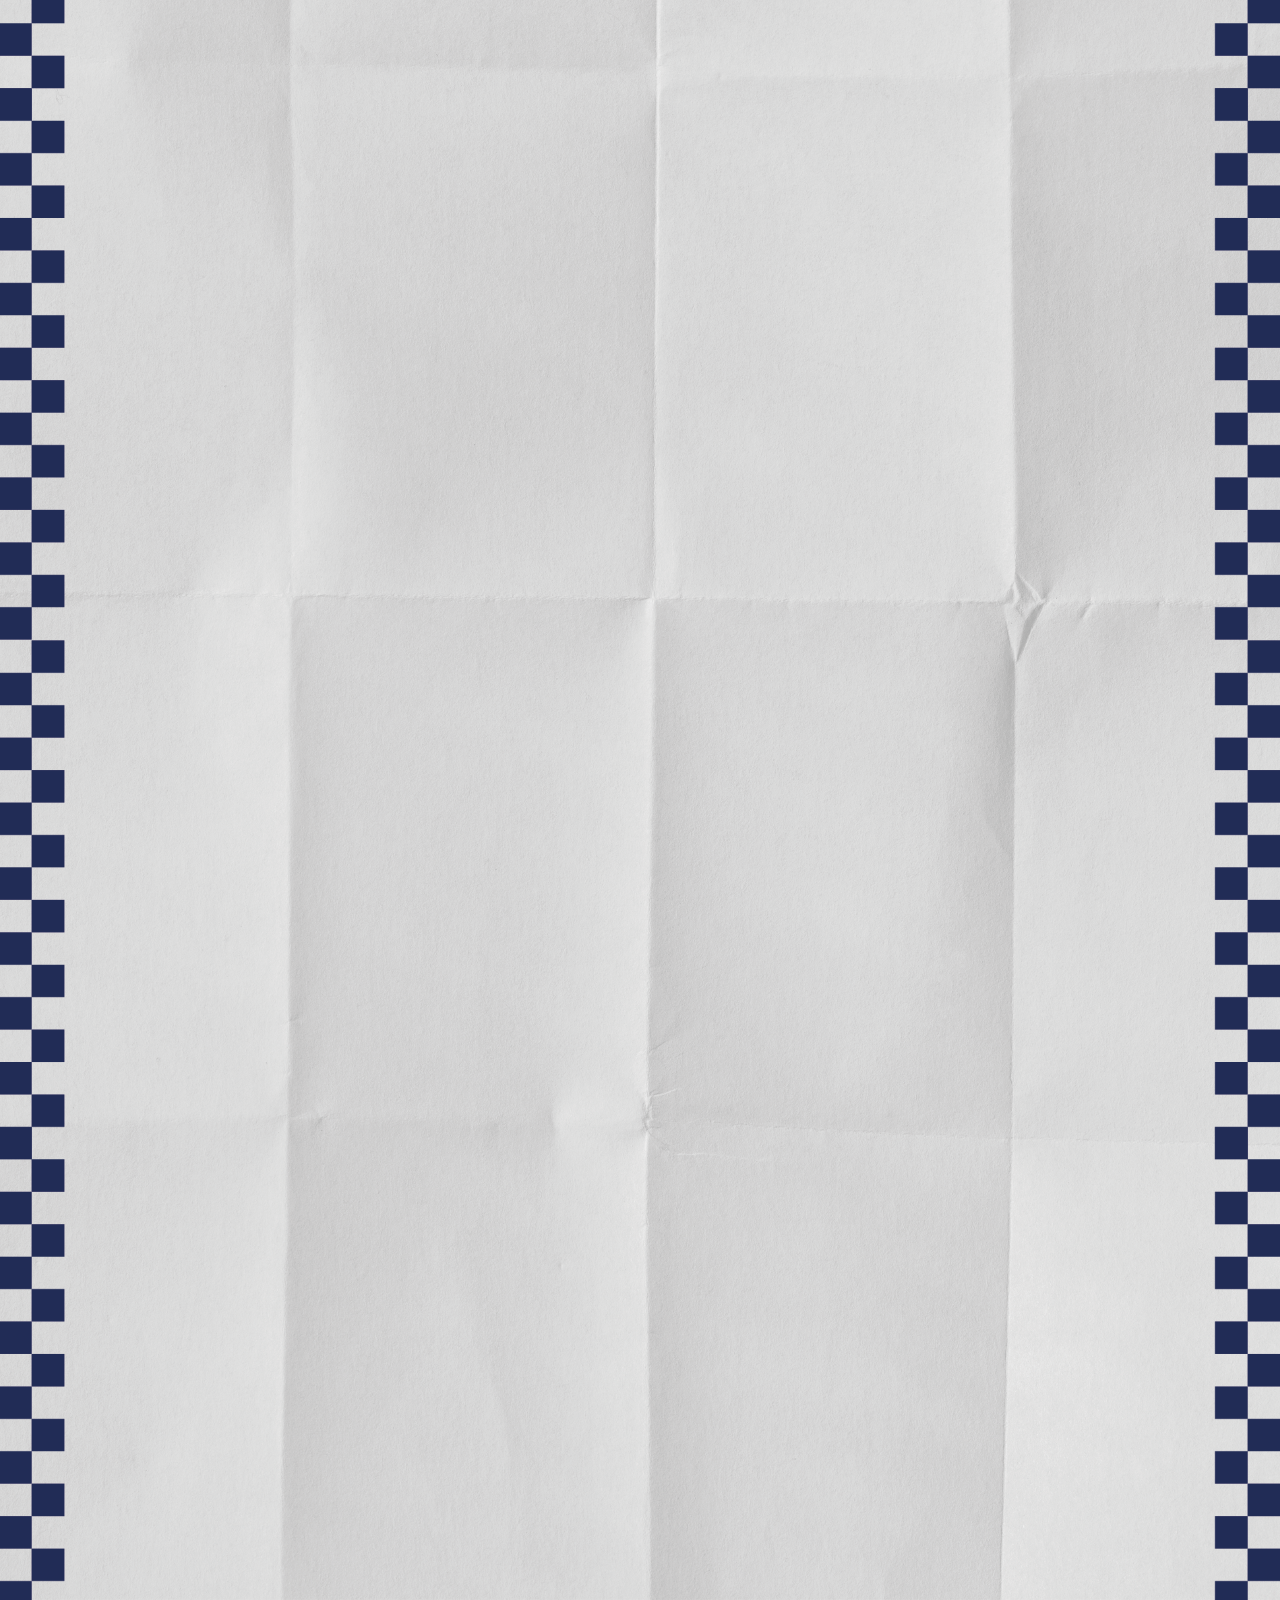
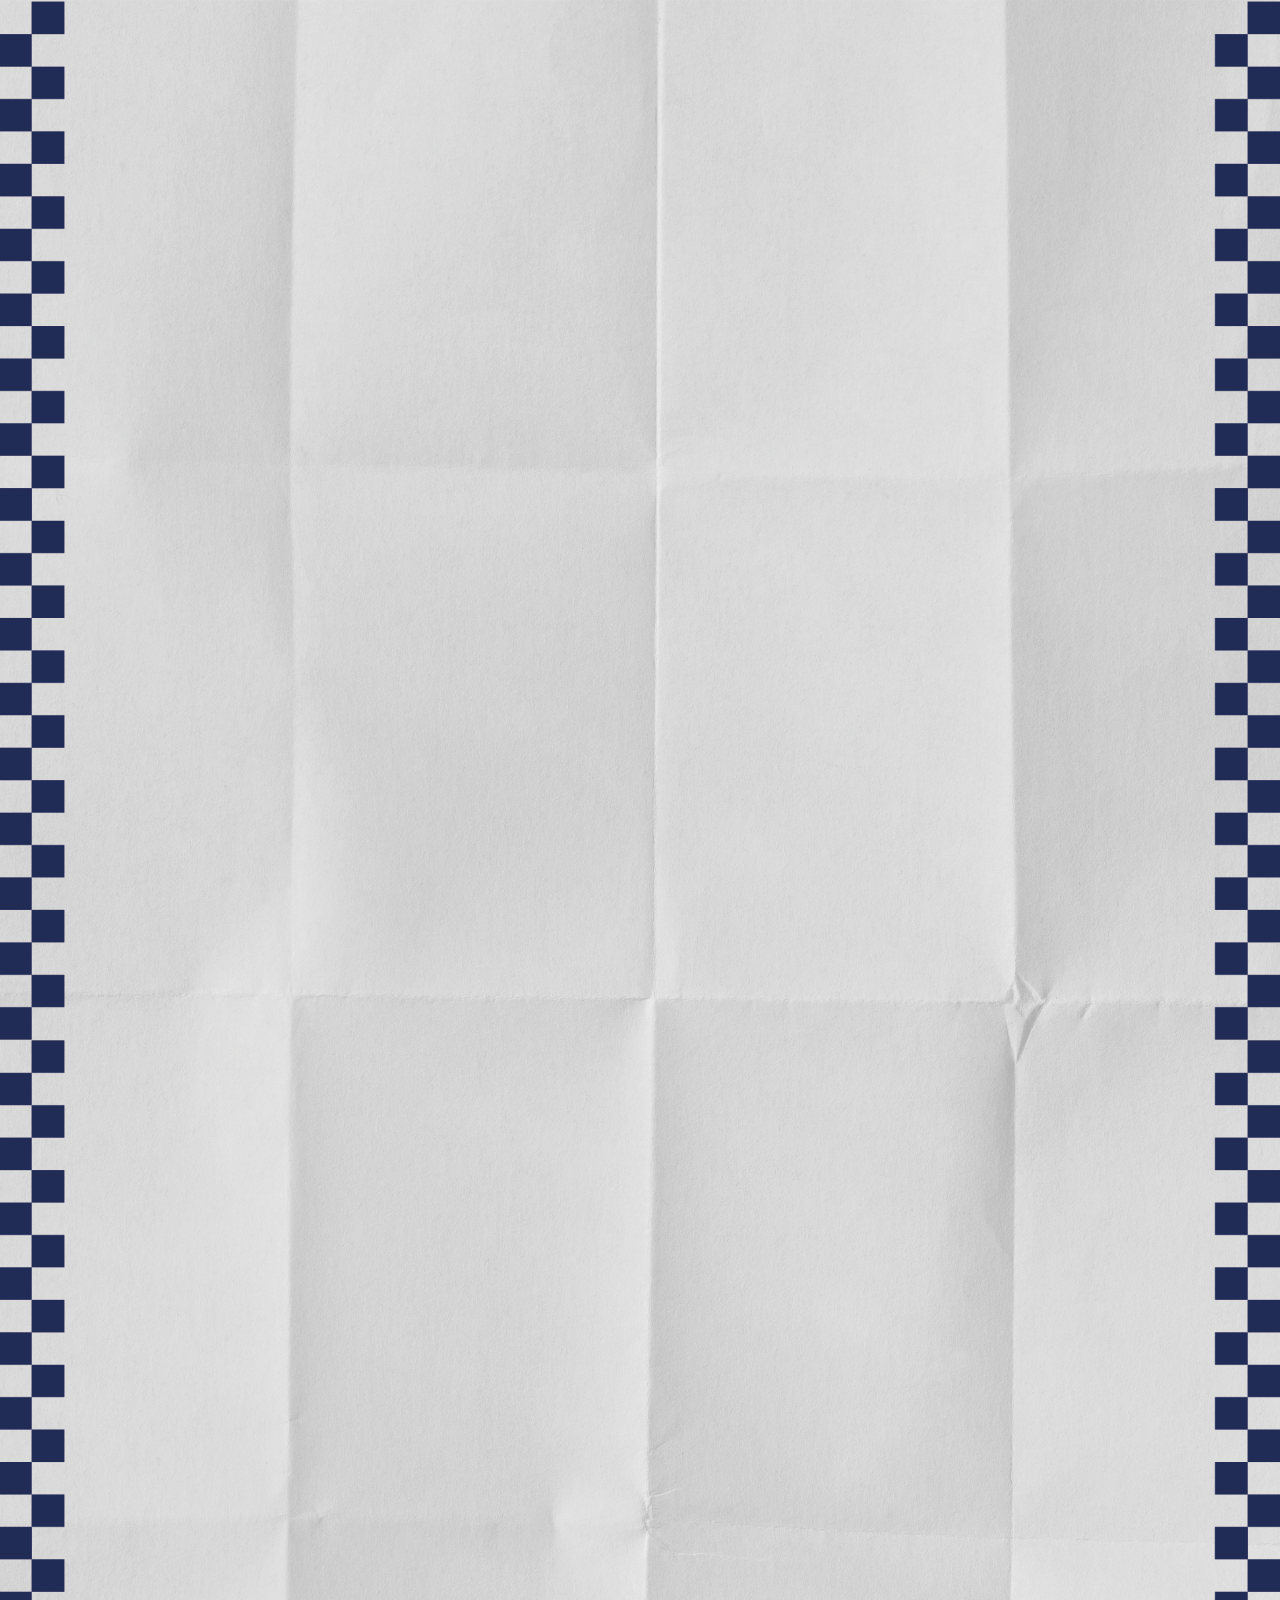
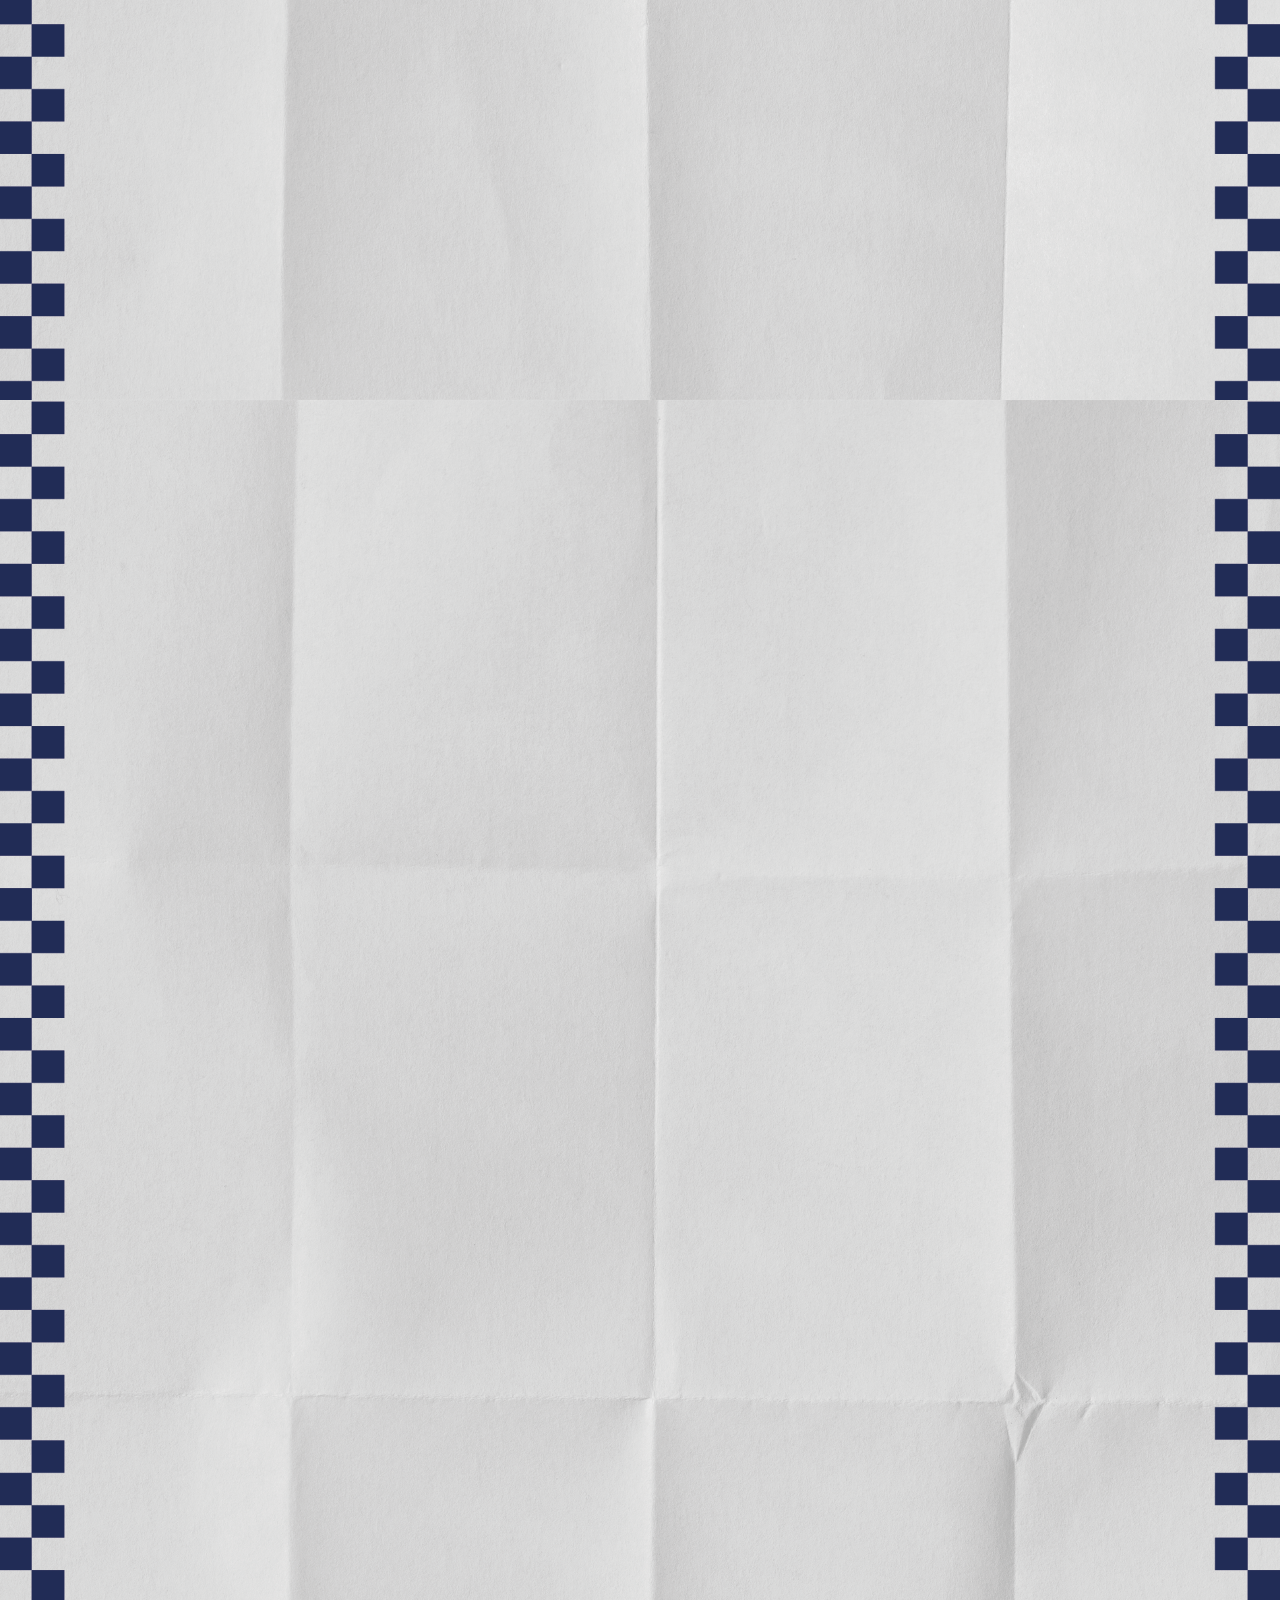
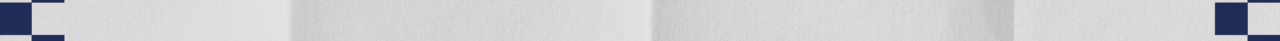
==== commit baf56542: "Add files via upload" ====
--- a/index.html
+++ b/index.html
@@ -94,34 +94,28 @@
                                     <div class="mil-s-3"><img src="img/shapes/3.png" alt="shape"></div>
                                 </div>
                             </div>
-                            <div class="mil-hero-img-frame" id="scroll">
-                                <div class="mil-circle-text-frame mil-parallax-img" data-value-1="-60px"
-                                    data-value-2="10px">
-                                    <a href="#scroll5" class="mil-circle-text mil-scroll-to mil-c-gone" data-no-swup>
-                                        <svg version="1.1" xmlns="https://www.w3.org/2000/svg"
-                                            xmlns:xlink="https://www.w3.org/1999/xlink" x="0px" y="0px"
-                                            viewBox="0 0 300 300" enable-background="new 0 0 300 300"
-                                            xml:space="preserve" data-value="360" class="mil-rotate">
-                                            <defs>
-                                                <path id="circlePath"
-                                                    d="M 150, 150 m -60, 0 a 60,60 0 0,1 120,0 a 60,60 0 0,1 -120,0 " />
-                                            </defs>
-                                            <circle cx="150" cy="100" r="75" fill="none" />
-                                            <g>
-                                                <use xlink:href="#circlePath" fill="none" />
-                                                <text style="letter-spacing: 2px">
-                                                    <!-- circle text -->
-                                                    <textPath xlink:href="#circlePath">scrolleá - scrolleá - scrolleá - scrolleá -</textPath>
-                                                </text>
-                                            </g>
-                                        </svg>
-                                        <span class="mil-arrow">
-                                            <i class="fal fa-arrow-down"></i>
-                                        </span>
-                                    </a>
-                                </div>
-
-                            </div>
+                        <div class="mil-hero-img-frame">
+                            <div class="mil-circle-text-frame mil-parallax-img" data-value-1="-60px" data-value-2="10px">
+                                <a href="#scroll" class="mil-circle-text mil-scroll-to mil-c-gone" data-no-swup>
+                                    <svg version="1.1" xmlns="http://www.w3.org/2000/svg" xmlns:xlink="http://www.w3.org/1999/xlink" x="0px" y="0px" viewBox="0 0 300 300" enable-background="new 0 0 300 300" xml:space="preserve" data-value="360" class="mil-rotate">
+                                        <defs>
+                                            <path id="circlePath" d="M 150, 150 m -60, 0 a 60,60 0 0,1 120,0 a 60,60 0 0,1 -120,0 " />
+                                        </defs>
+                                        <circle cx="150" cy="100" r="75" fill="none" />
+                                        <g>
+                                            <use xlink:href="#circlePath" fill="none" />
+                                            <text style="letter-spacing: 2px">
+                                                <!-- circle text -->
+                                                <textPath xlink:href="#circlePath">scrolleá - scrolleá - scrolleá - scrolleá -</textPath>
+                                            </text>
+                                        </g>
+                                    </svg>
+                                    <span class="mil-arrow">
+                                        <i class="fal fa-arrow-down"></i>
+                                    </span>
+                                </a>
+                            </div>
+                        </div>
                             <!-- call to action -->
                             
 
@@ -132,7 +126,7 @@
                                         playsinline preload="auto" data-setup="{}" controls id="fm-video">
                                         <source src="img/home-1/2.webm" type="video/webm">
                                     </video>
-                                </div>
+                                </div >
 
                             </div>
 
@@ -141,7 +135,7 @@
                             <!-- call to action end -->
                         </div>
 
-                        <div class="container mil-relative">
+                        <div class="container mil-relative" id="scroll">
                             <h5 class="mil-head1 mil-rubber mil-tac mil-mb60 mil-up">un proyecto<br>circular</h5>
                         </div>
 
@@ -492,19 +486,19 @@
 
                                                     </div>
                                                 </div>
-                                               <a class="mil-descr mil-c-gone">
+                                               <a href="#final" class="mil-descr mil-c-gone mil-circle-text mil-scroll-to mil-c-gone" data-no-swup>
                                                     <div class="mil-text-frame">
                                                         <p class="mil-text-sm mil-max-3row-text mil-up">
                                                             Recetas originales y probadas a base de cebada. Paso a paso, fáciles de seguir: con videos y descargables.
 
                                                         </p>
                                                     </div>
-                                                    <!-- <div class="mil-up mil-768-gone">
+                                                    <div class="mil-up mil-768-gone">
                                                         <div class="mil-stylized-btn">
                                                             <i class="fal fa-arrow-up"></i>
                                                             <span>Registrate</span>
                                                         </div>
-                                                    </div>-->
+                                                    </div>
                                                 </a>
                                             </div>
                                         </div>
@@ -520,18 +514,18 @@
 
                                                     </div>
                                                 </div>
-                                                <a class="mil-descr mil-c-gone">
+                                                <a href="#final" class="mil-descr mil-c-gone mil-circle-text mil-scroll-to mil-c-gone" data-no-swup>
                                                     <div class="mil-text-frame">
                                                         <p class="mil-text-sm mil-max-3row-text mil-up">
                                                             Guías simples para crear tu identidad visual: plantillas de logos, etiquetas y redes sociales.
                                                         </p>
                                                     </div>
-                                                    <!--<div class="mil-up mil-768-gone">
+                                                    <div class="mil-up mil-768-gone">
                                                         <div class="mil-stylized-btn">
                                                             <i class="fal fa-arrow-up"></i>
                                                             <span>Registrate</span>
                                                         </div>
-                                                    </div>-->
+                                                    </div>
                                                 </a>
                                             </div>
                                         </div>
@@ -547,16 +541,16 @@
 
                                                     </div>
                                                 </div>
-                                              <a class="mil-descr mil-c-gone">
+                                              <a href="#final" class="mil-descr mil-c-gone mil-circle-text mil-scroll-to mil-c-gone" data-no-swup>
                                                     <div class="mil-text-frame">
                                                         <p class="mil-text-sm mil-max-3row-text mil-up">Errores comunes al emprender y cómo evitarlos. Tips prácticos para vender en las redes sociales o en ferias. </p>
                                                     </div>
-                                                     <!-- <div class="mil-up mil-768-gone">
+                                                     <div class="mil-up mil-768-gone">
                                                         <div class="mil-stylized-btn">
                                                             <i class="fal fa-arrow-up"></i>
                                                             <span>Registrate</span>
                                                         </div>
-                                                    </div>-->
+                                                    </div>
                                                 </a>
                                             </div>
                                         </div>
@@ -573,17 +567,17 @@
 
                                                     </div>
                                                 </div>
-                                                <a class="mil-descr mil-c-gone">
+                                                <a href="#final" class="mil-descr mil-c-gone mil-circle-text mil-scroll-to mil-c-gone" data-no-swup>
                                                     <div class="mil-text-frame">
                                                         <p class="mil-text-sm mil-max-3row-text mil-up">Plantillas de costos, presupuestos y gestión de pedidos. Modelos para organizar la producción, entregas y clientes.
                                                         </p>
                                                     </div>
-                                                    <!--<div class="mil-up mil-768-gone">
+                                                    <div class="mil-up mil-768-gone">
                                                         <div class="mil-stylized-btn">
                                                             <i class="fal fa-arrow-up"></i>
                                                             <span>Registrate</span>
                                                         </div>
-                                                    </div>-->
+                                                    </div>
                                                 </a>
                                             </div>
                                         </div>
@@ -723,8 +717,7 @@
                                                     <div class="col-md-12 mil-mb30 mil-up">
                                                         <textarea id="message" name="message" rows="5" placeholder="Cuéntanos sobre tu proyecto" required ></textarea>
                                                     </div>
-                                                    <div
-                                                        class="col-md-12 mil-mb30 mil-768-mb0 mil-jce mil-768-jcc mil-up">
+                                                    <div id="final" class="col-md-12 mil-mb30 mil-768-mb0 mil-jce mil-768-jcc mil-up">
                                                         <button type="submit" class="mil-btn mil-a2 mil-c-gone">Enviar</button>
                                                     </div>
                                                 </div>
@@ -782,4 +775,4 @@
 
 </body>
 
-</html>
+</html>
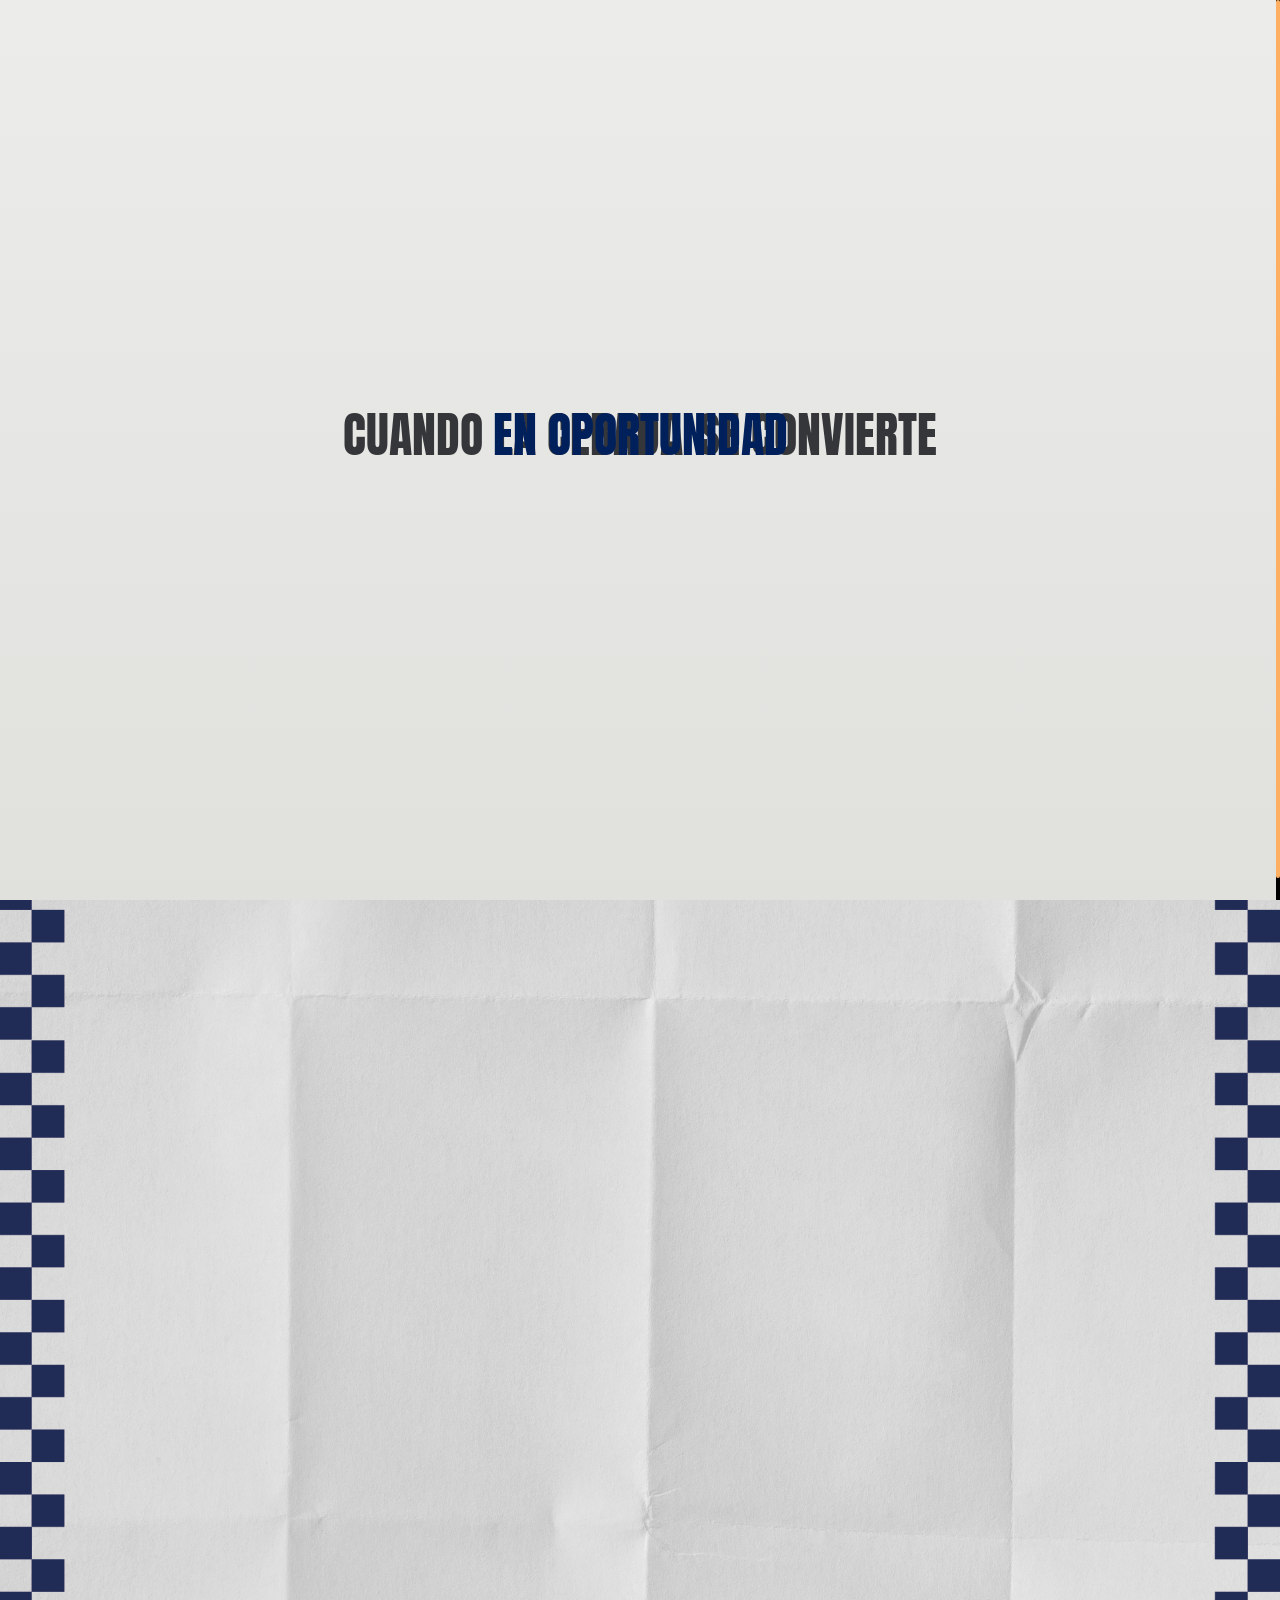
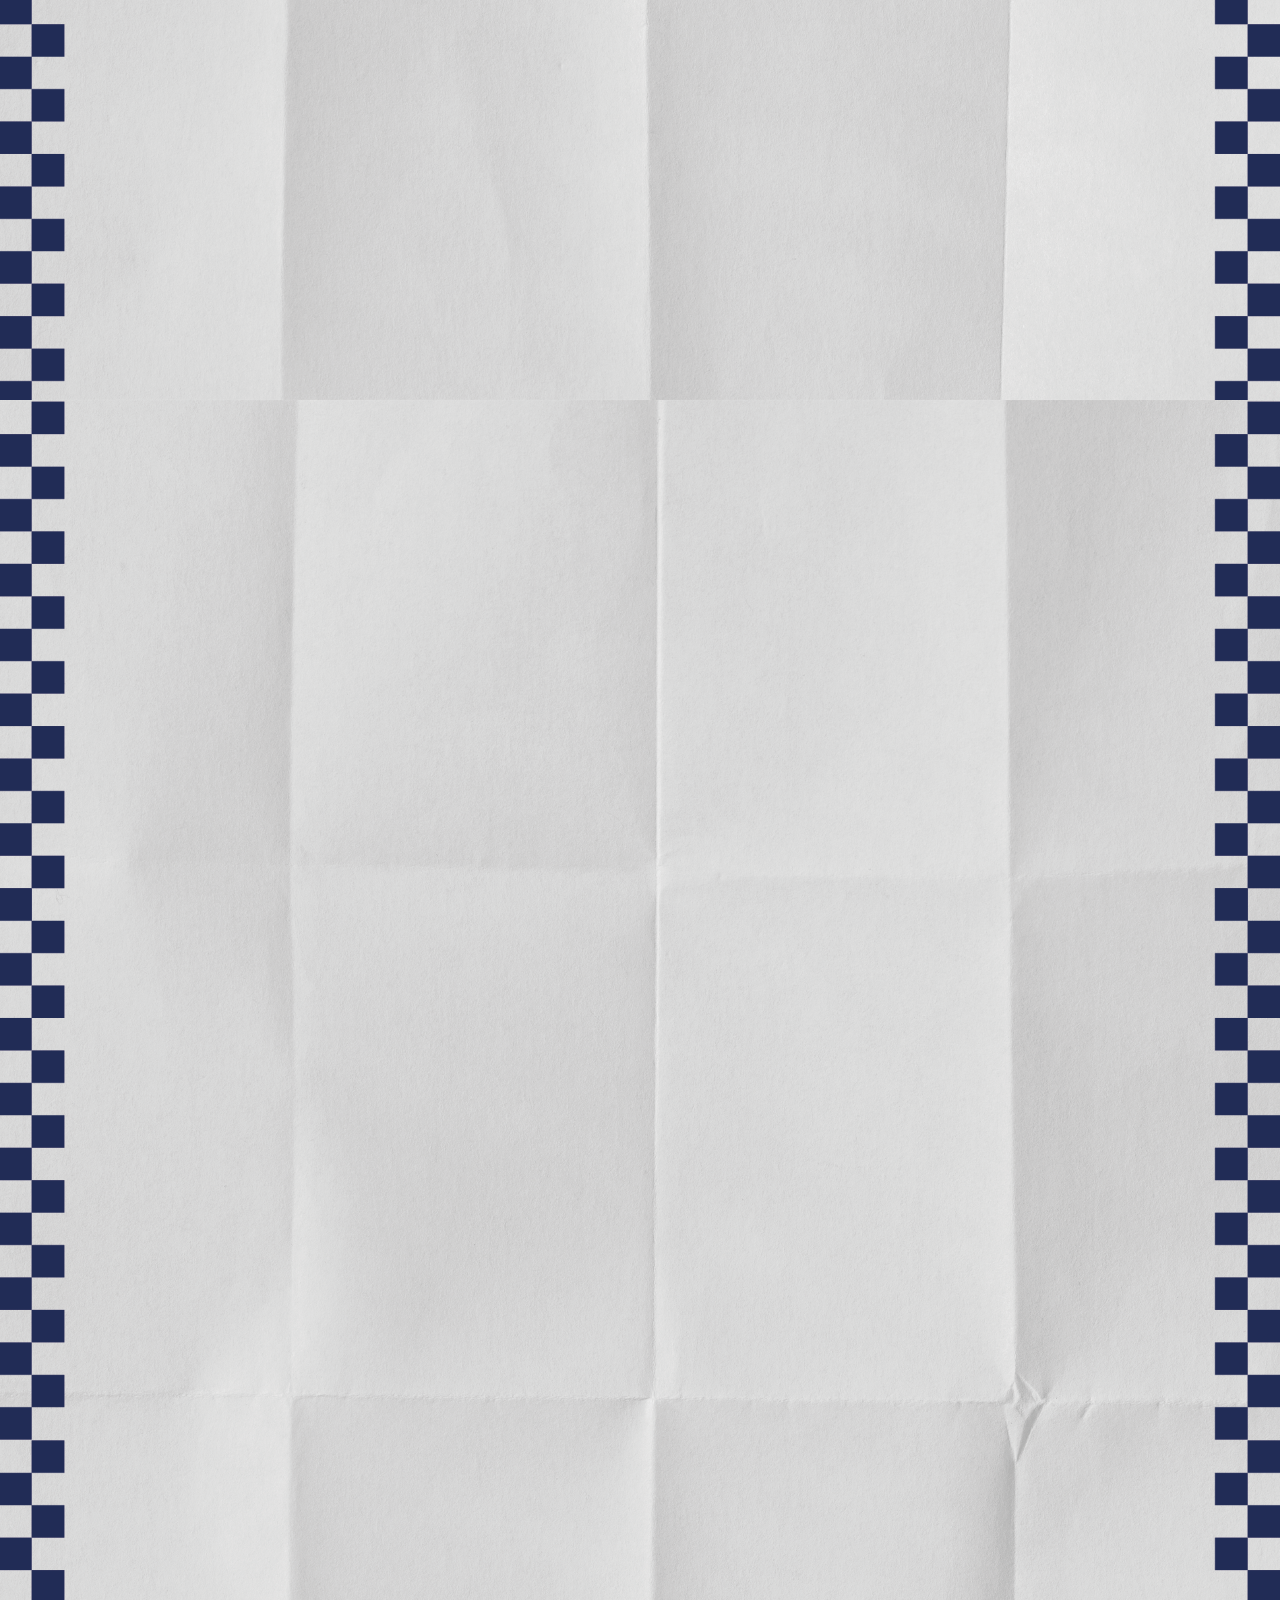
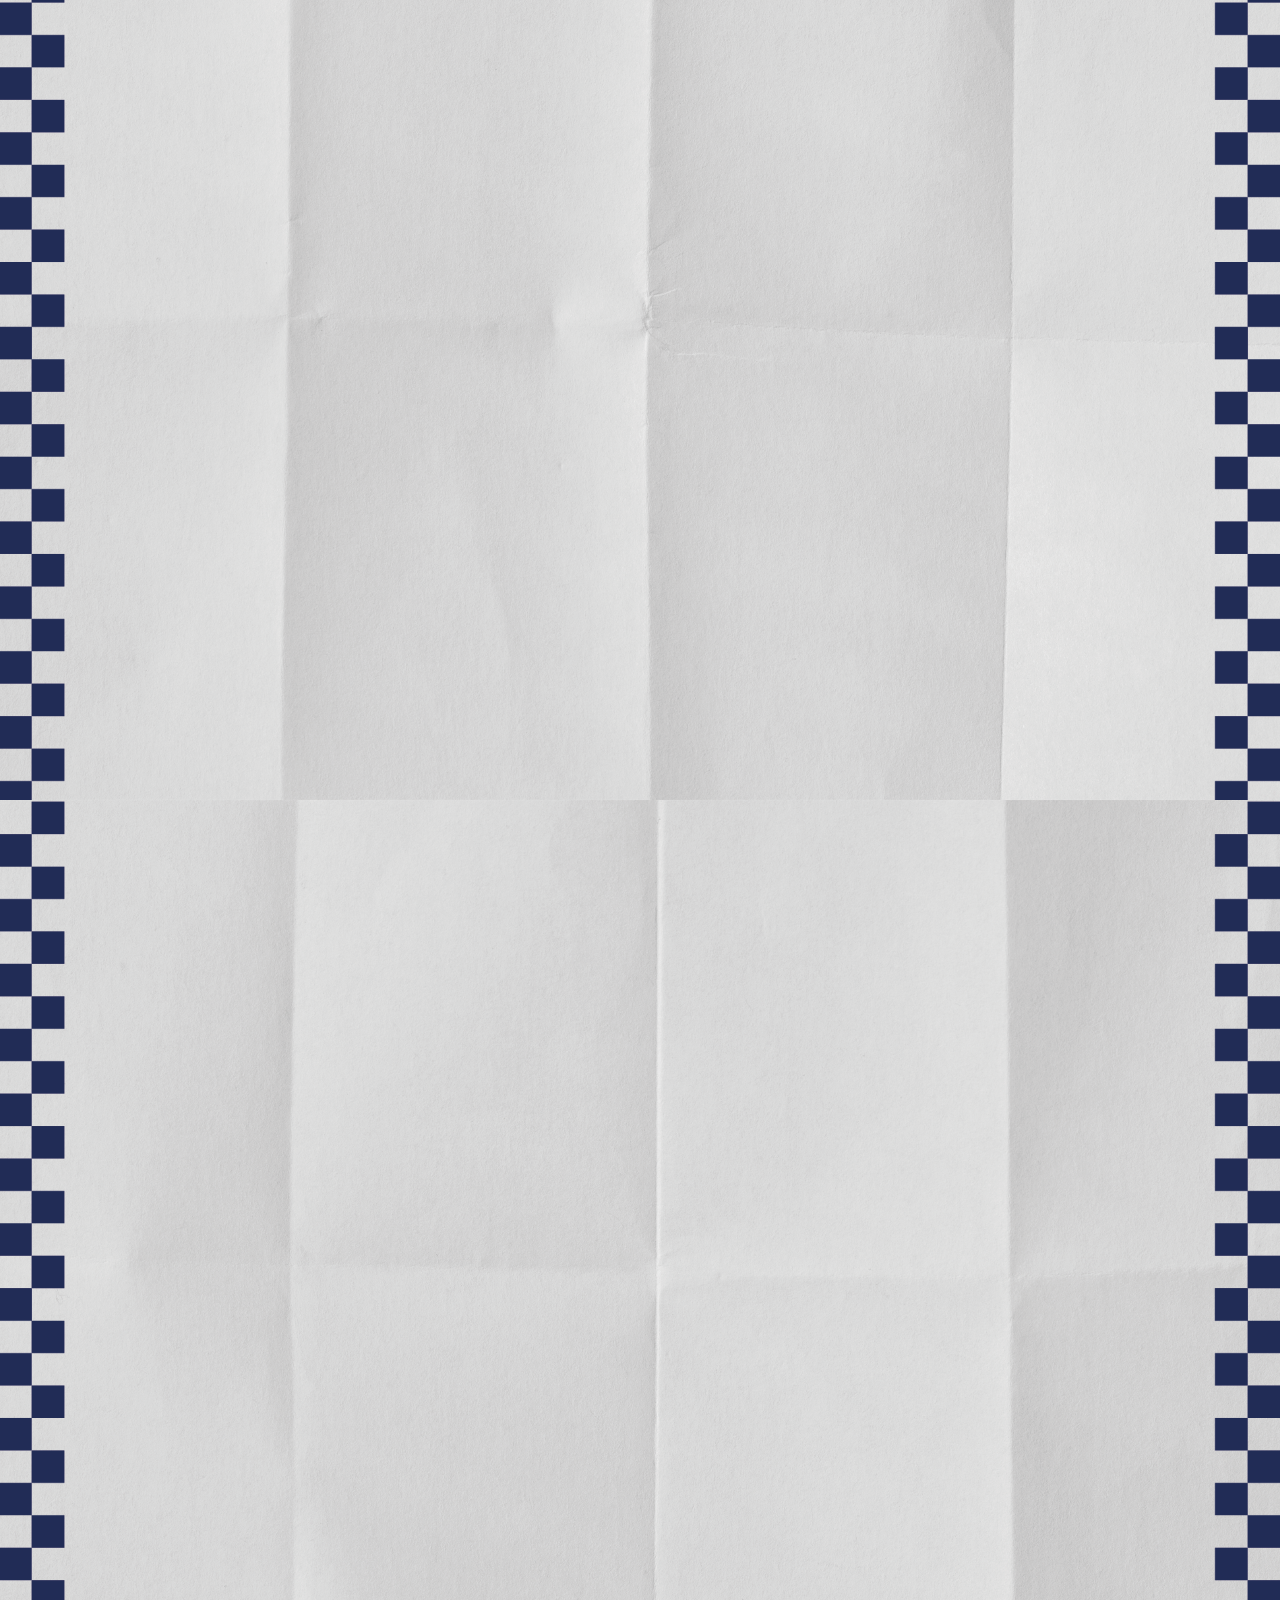
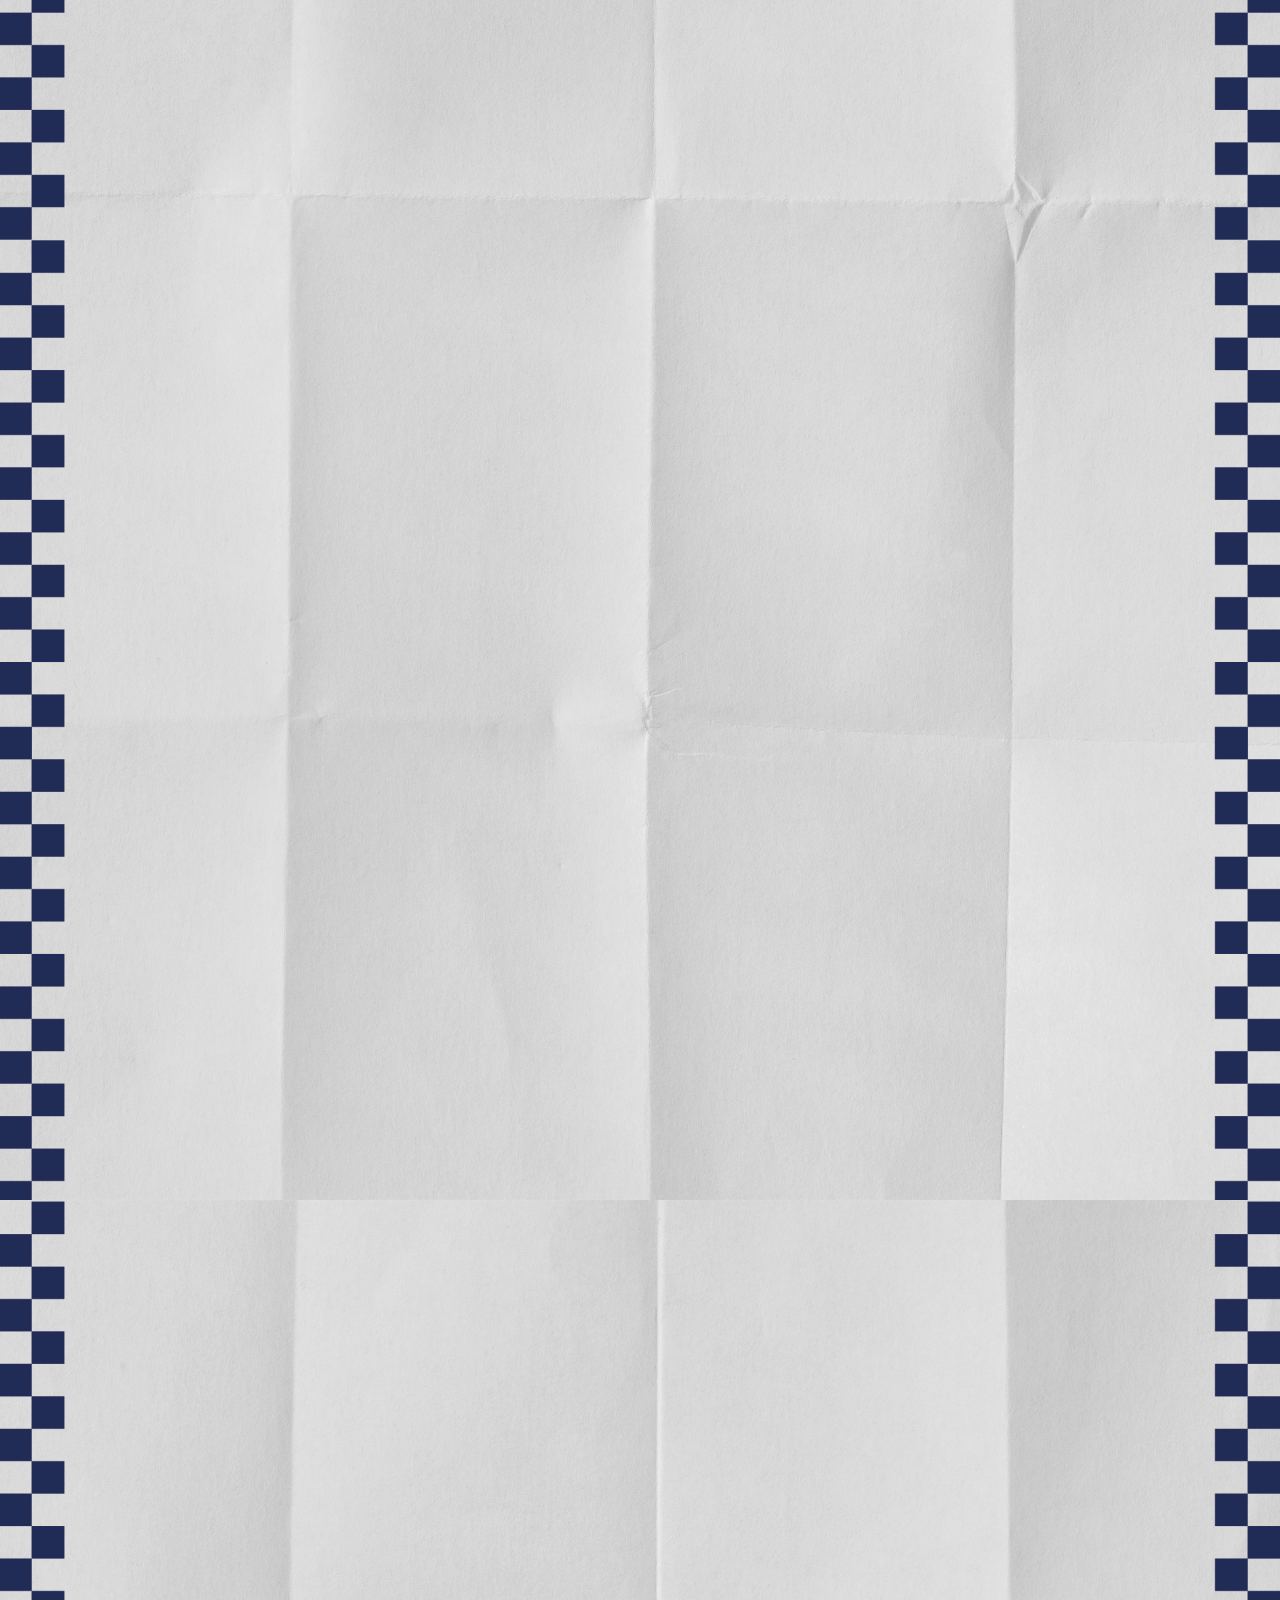
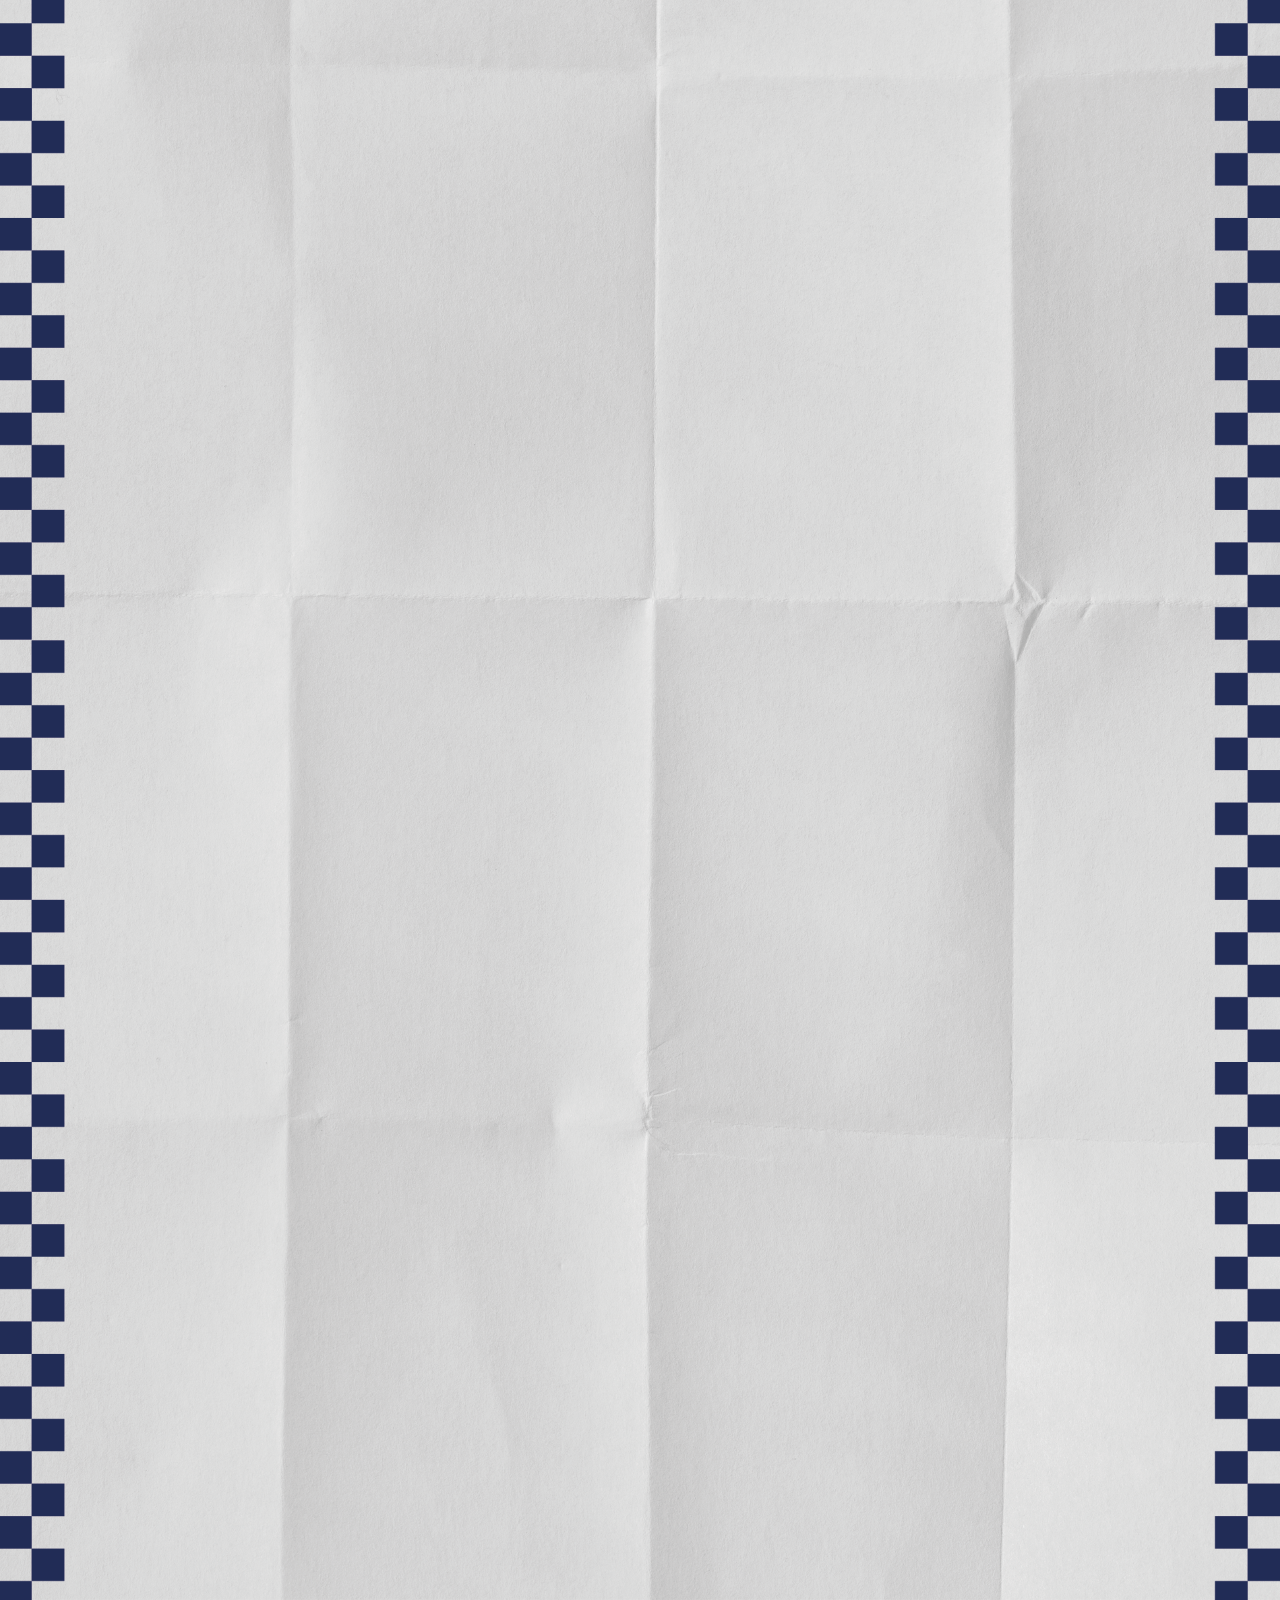
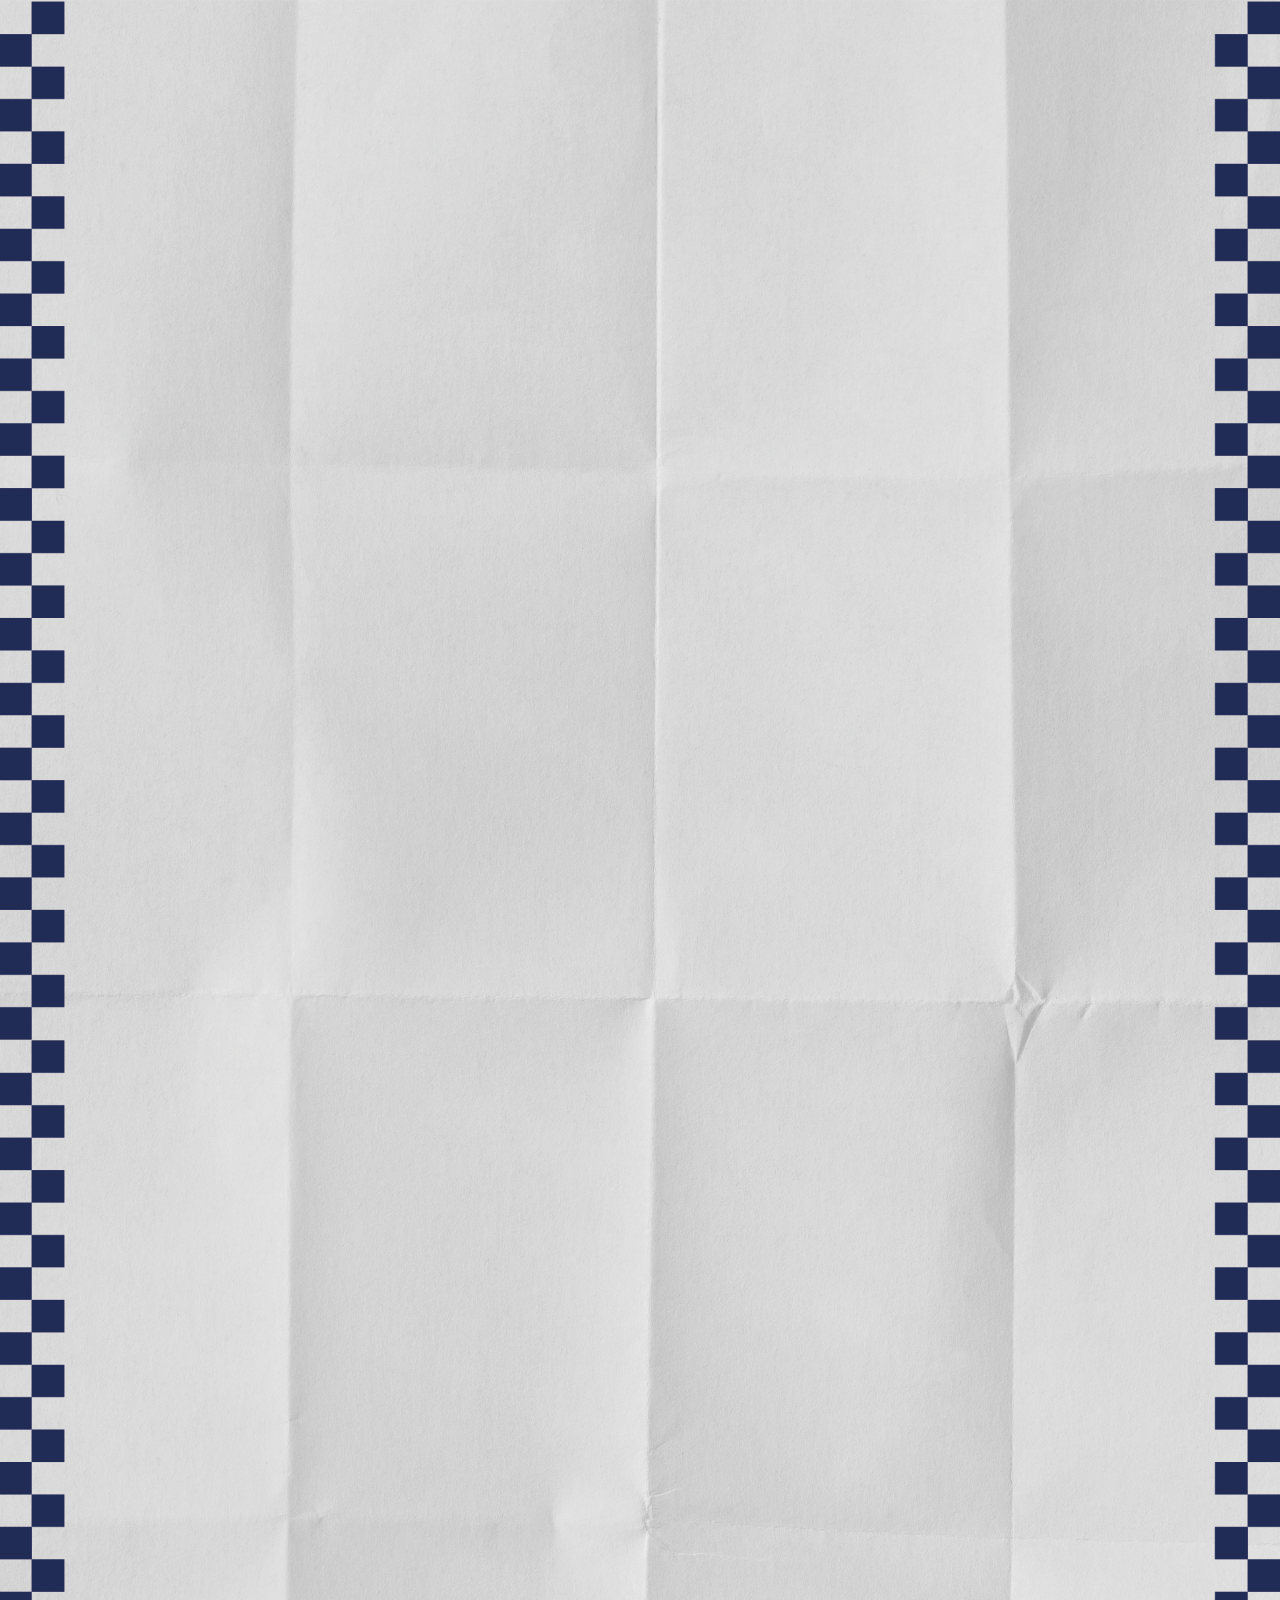
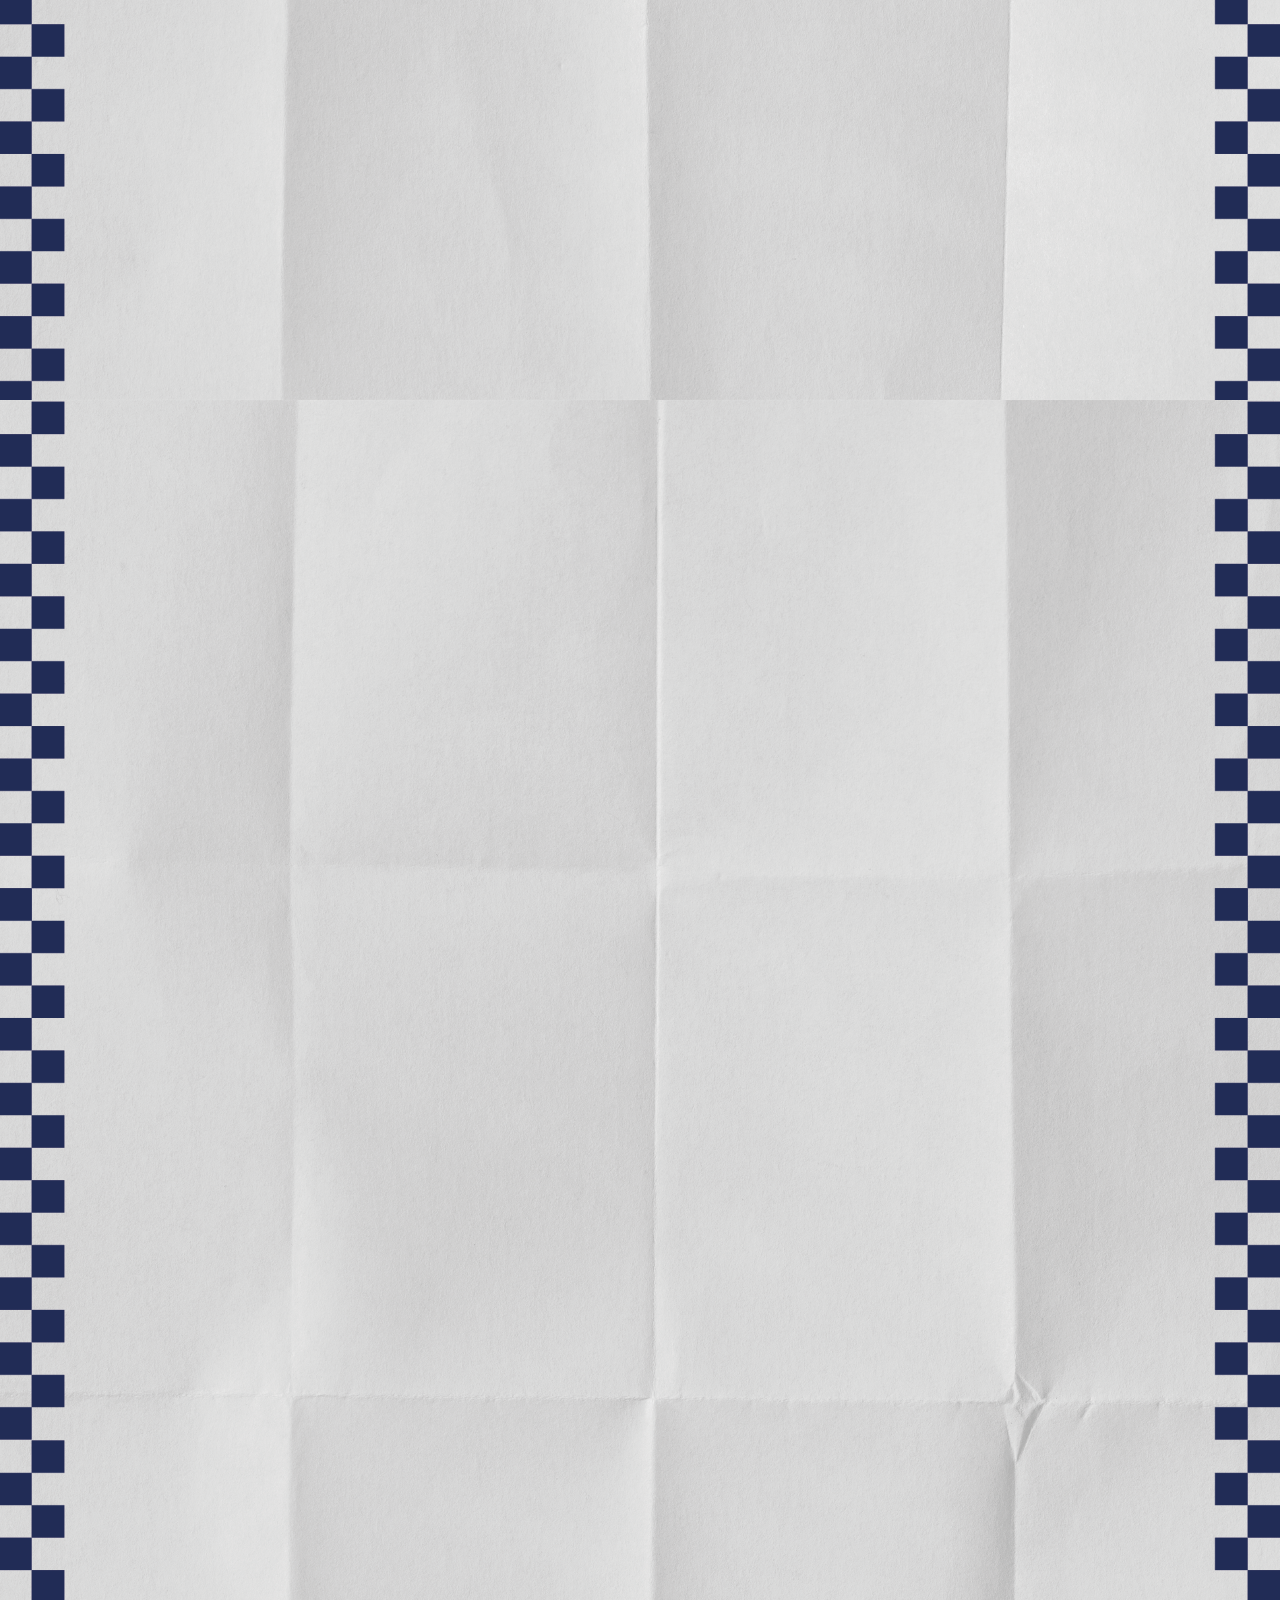
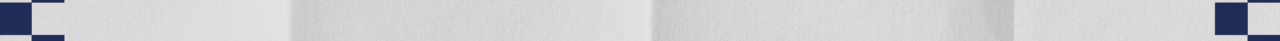
==== commit 955168bf: "Update index.html" ====
--- a/index.html
+++ b/index.html
@@ -705,7 +705,7 @@
                                     </div>
                                     <div class="mil-half-container mil-up" >
                                         <div class="mil-text-box mil-g-m1 mil-p-160-160">
-                                            <h5 class="mil-head1 mil-rubber mil-tac mil-mb60 mil-up">Vos podés ser<br>una de nosotras</h5>
+                                            <h5 class="mil-head1 mil-rubber mil-tac mil-mb60 mil-up">Vos podés ser <br>una de nosotras</h5>
                                             <form id="contact-form" method="post" enctype="text/plain">
                                                 <div class="row mil-aic">
                                                     <div class="col-md-6 mil-mb30 mil-up">
@@ -775,4 +775,4 @@
 
 </body>
 
-</html>+</html>
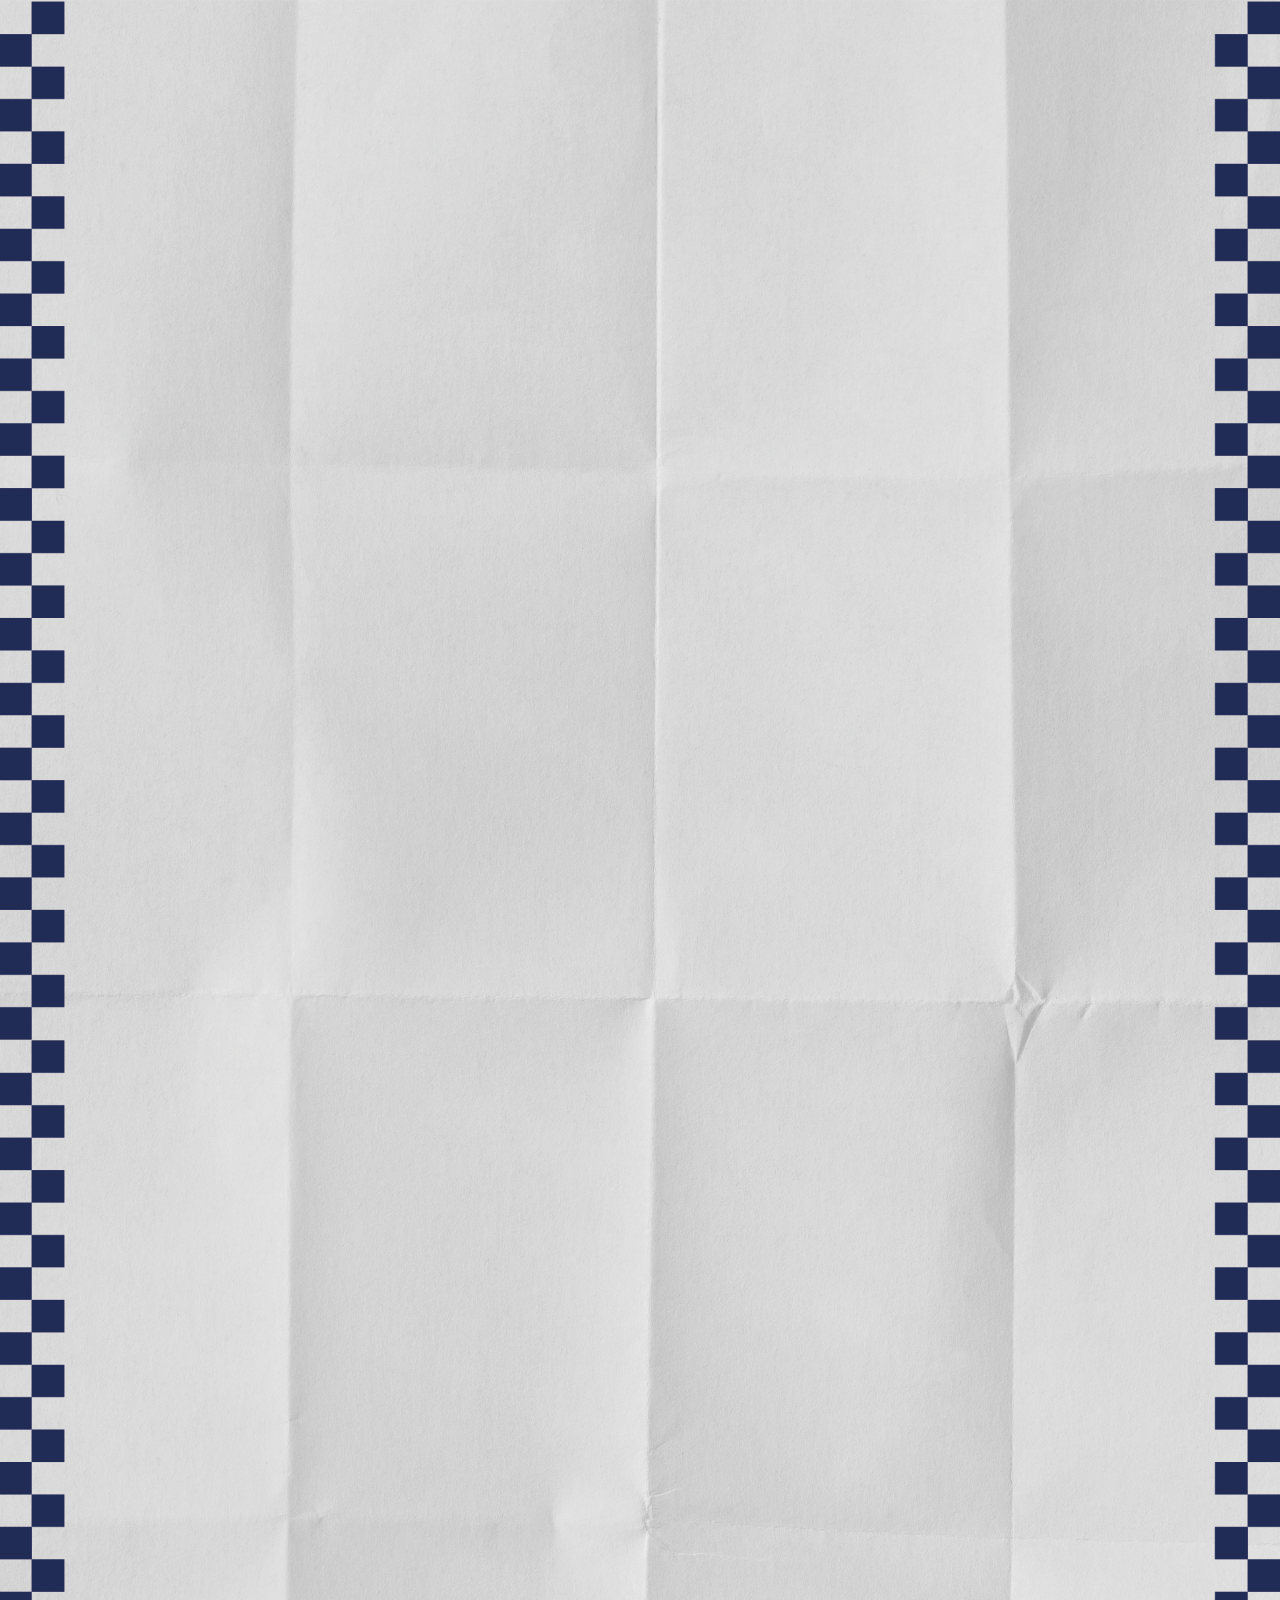
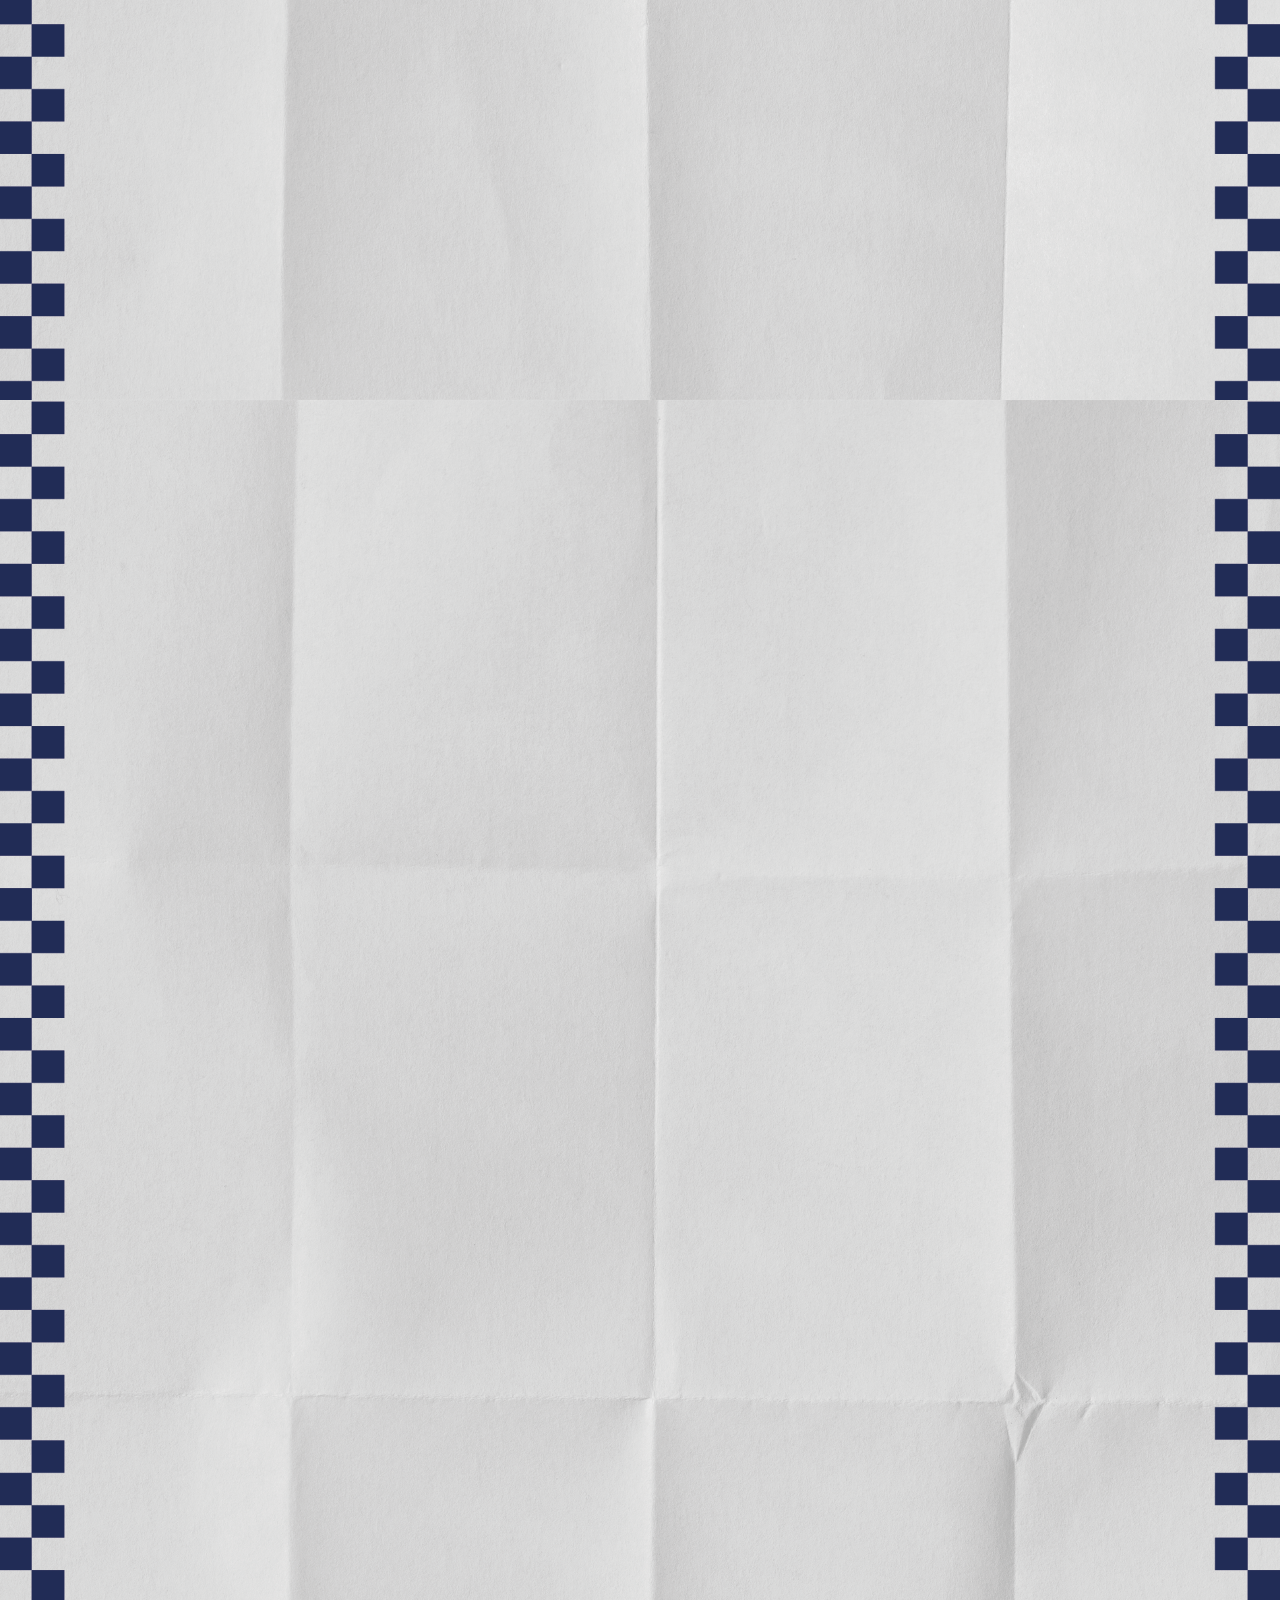
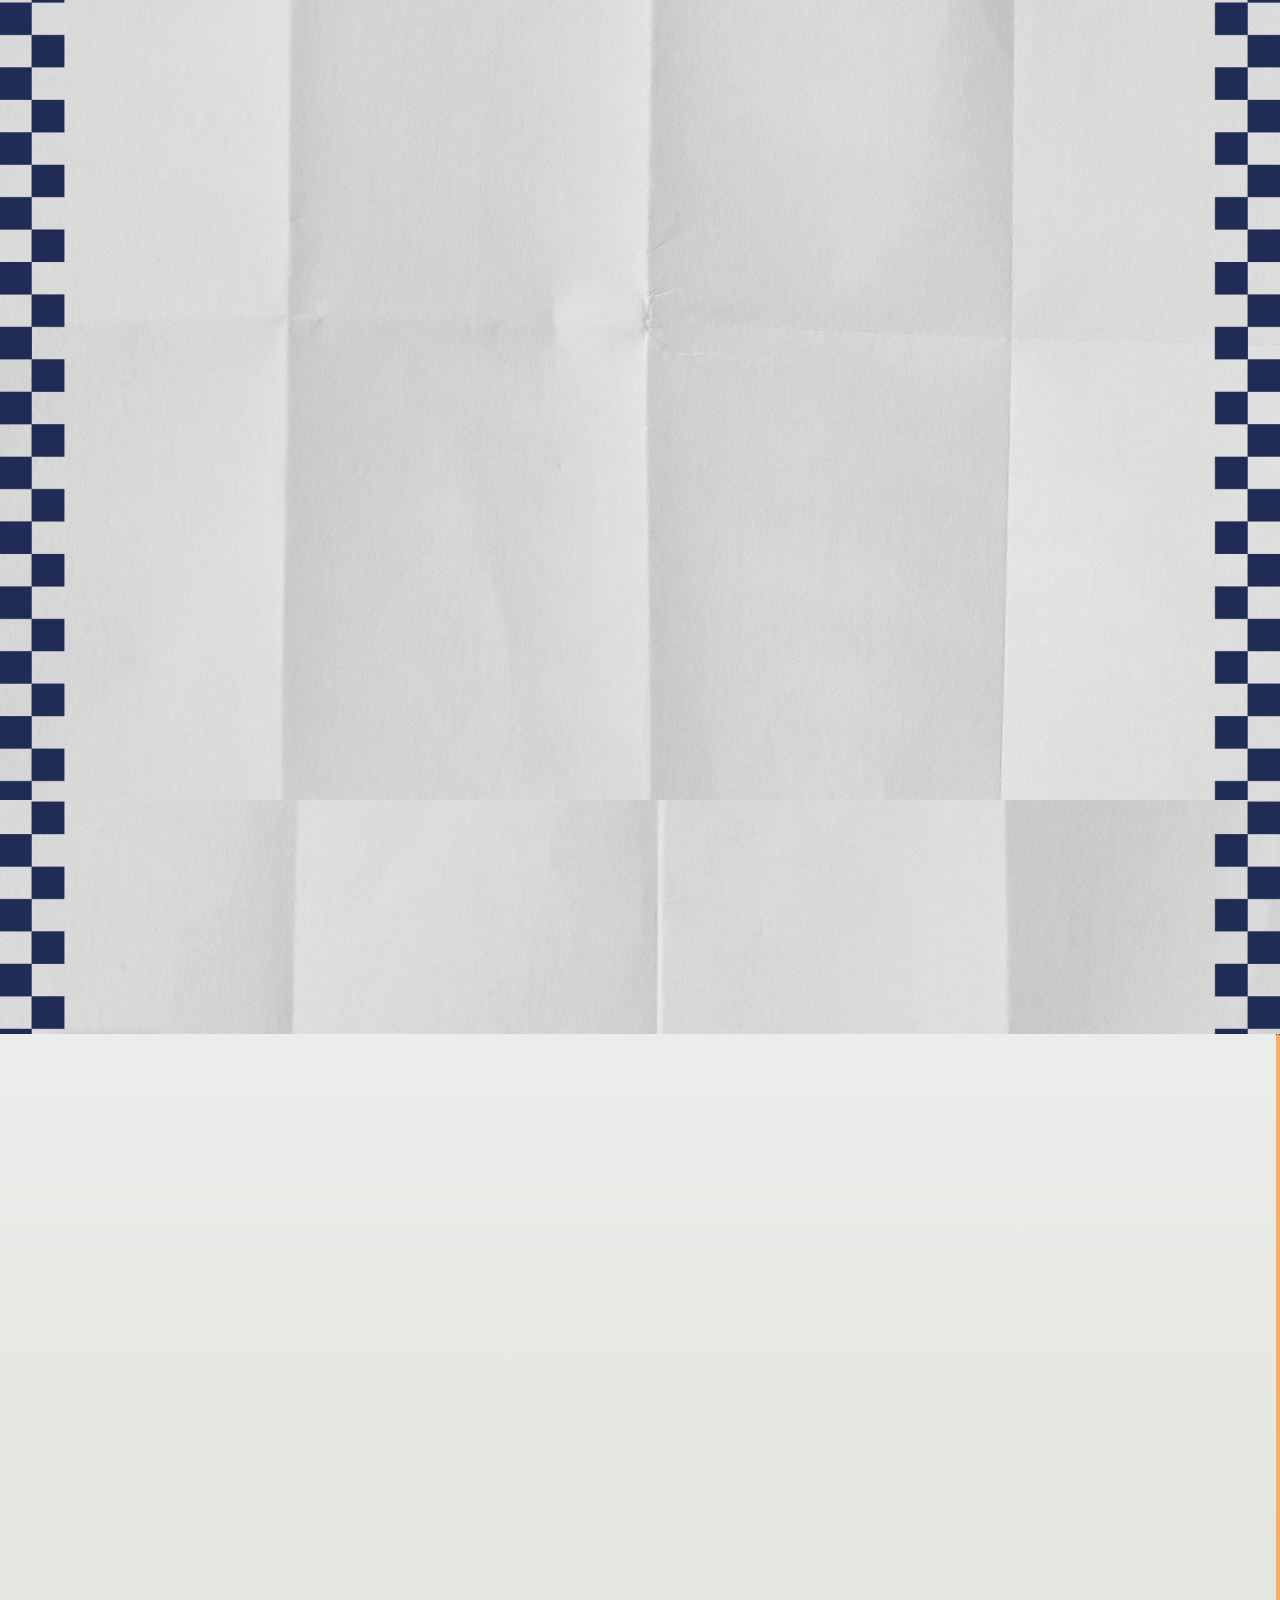
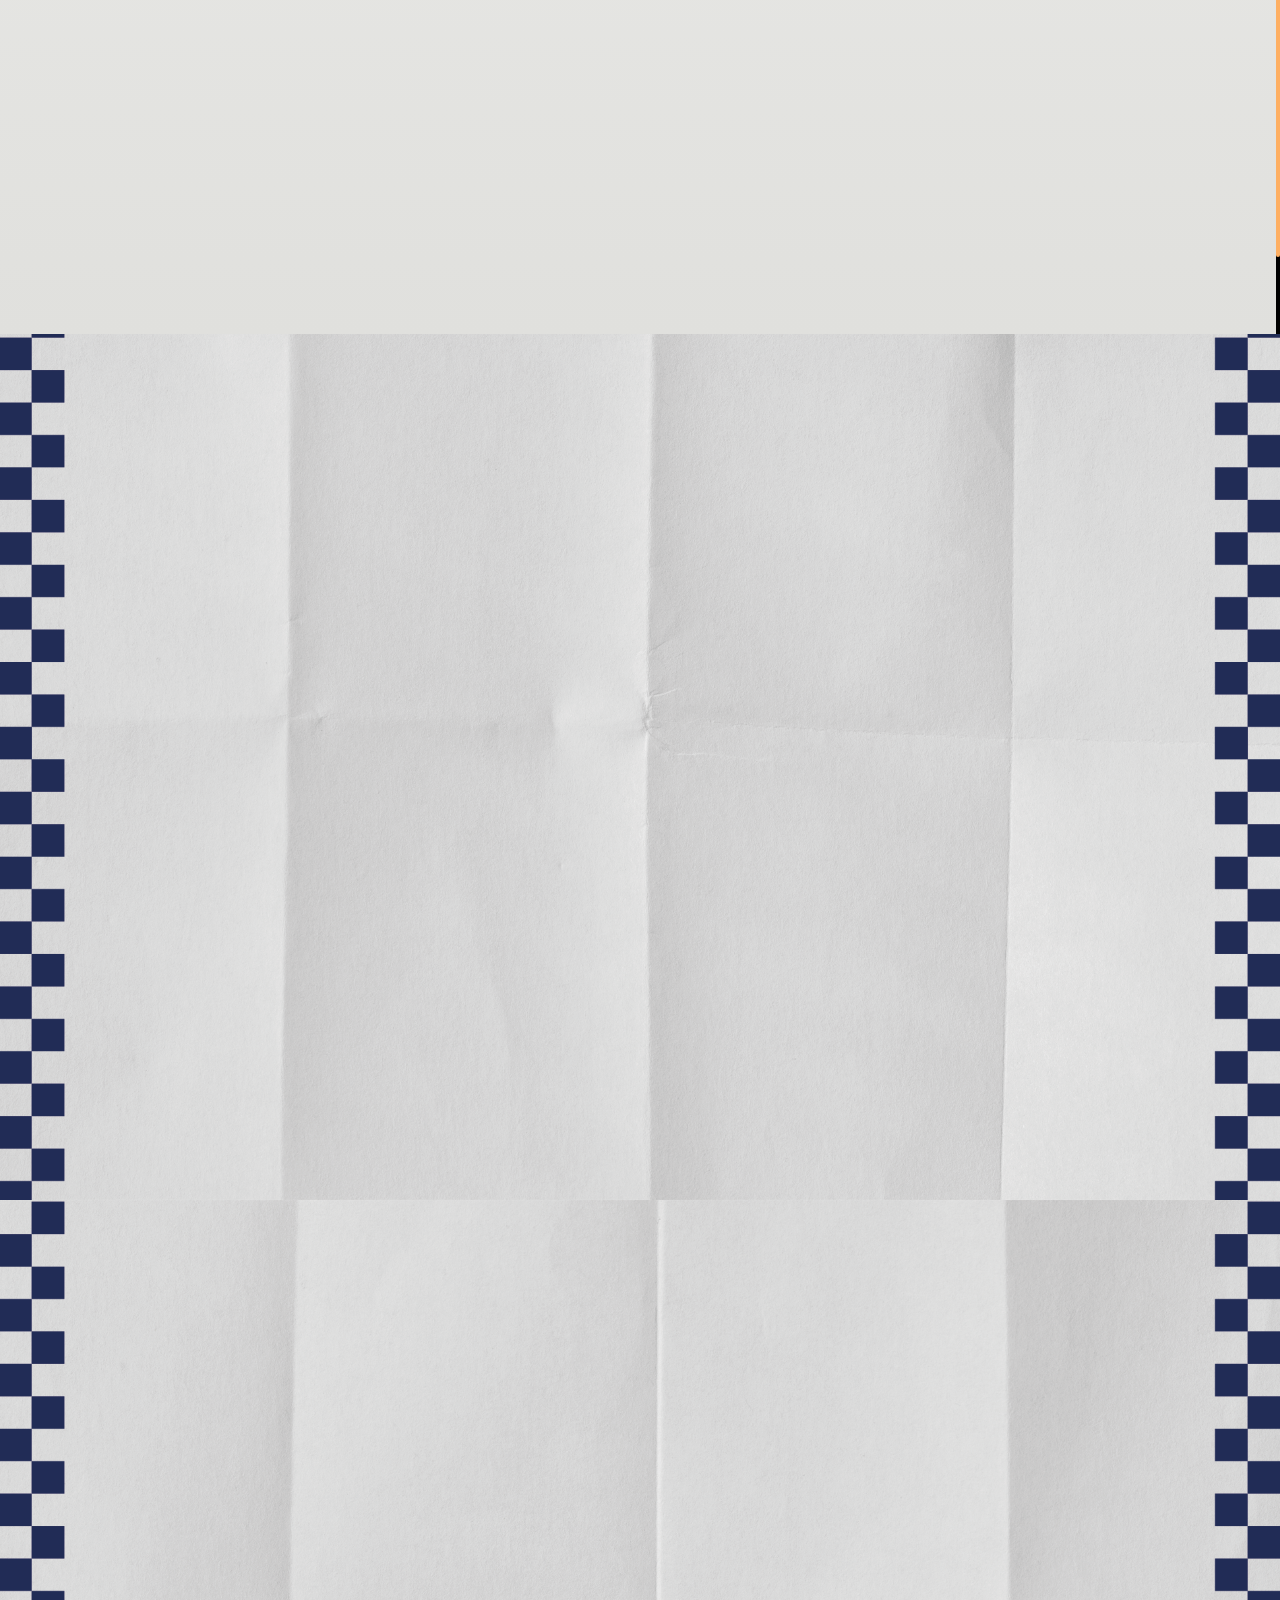
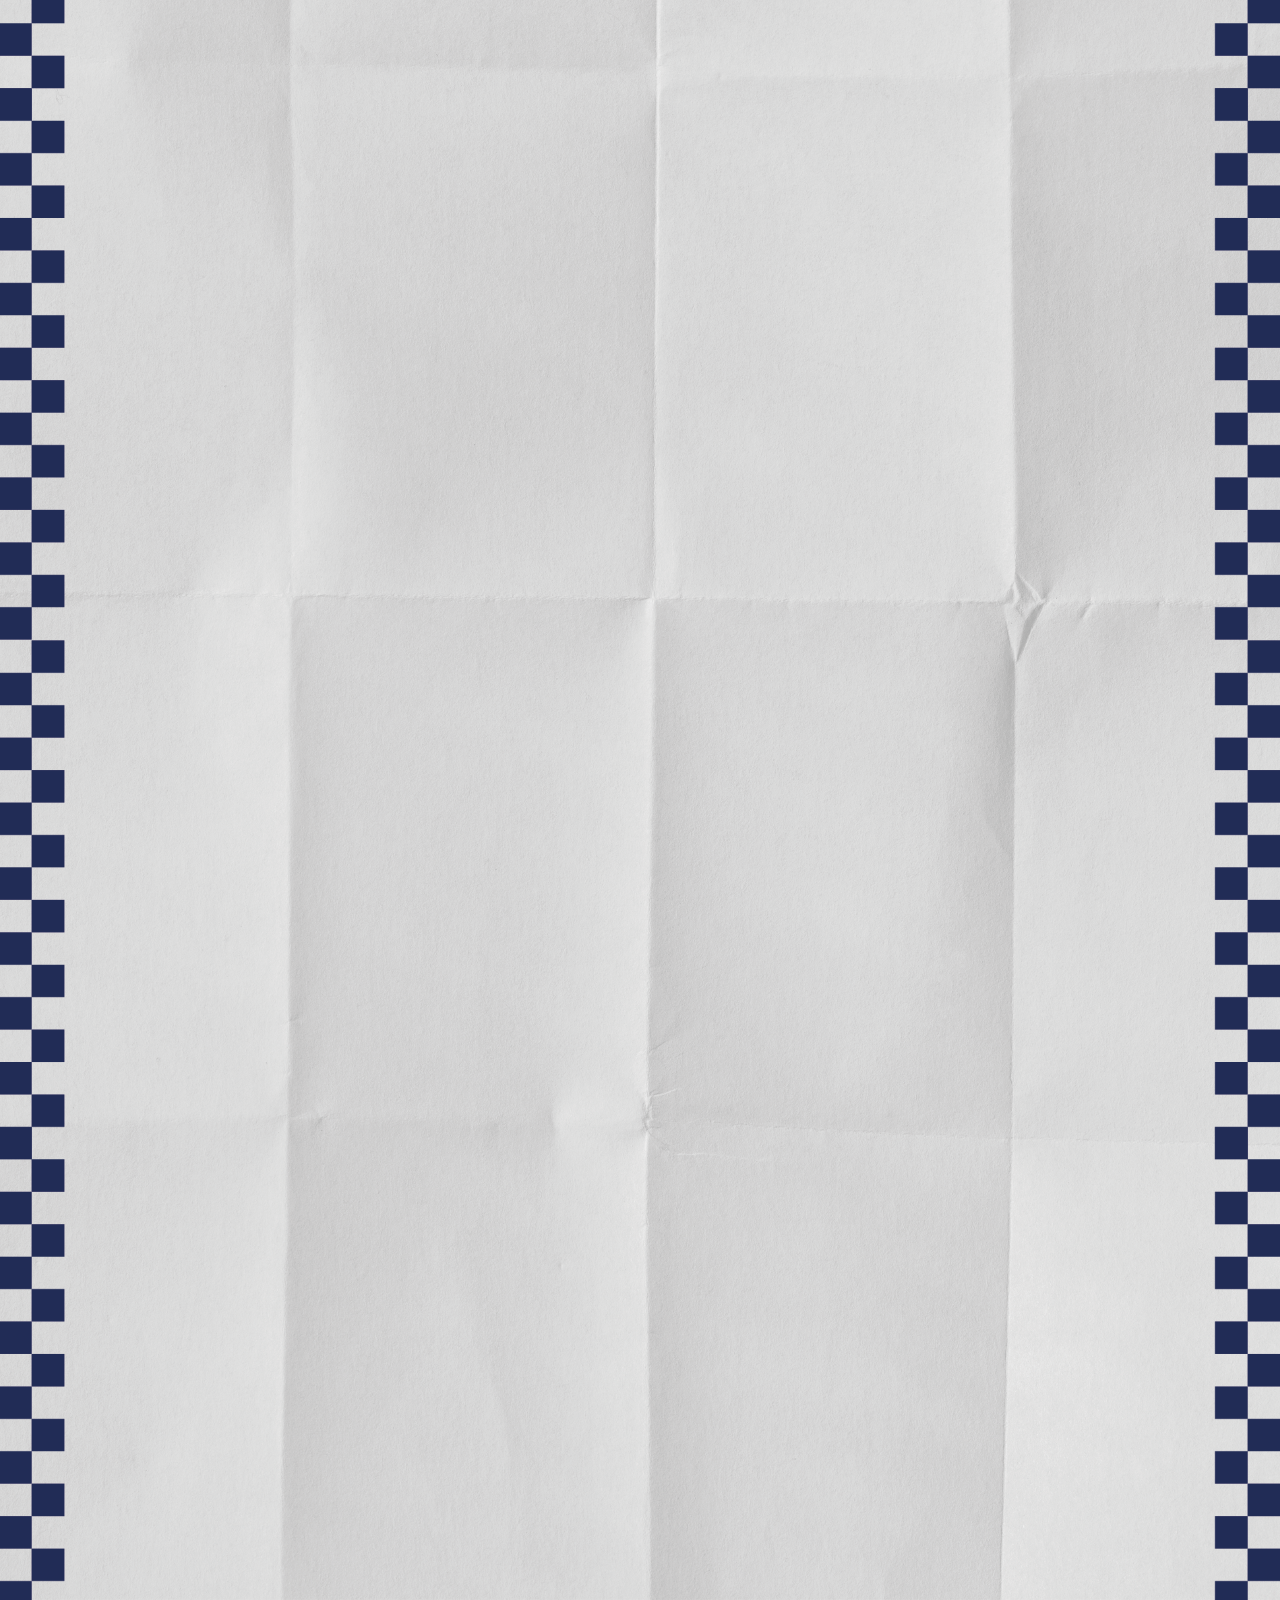
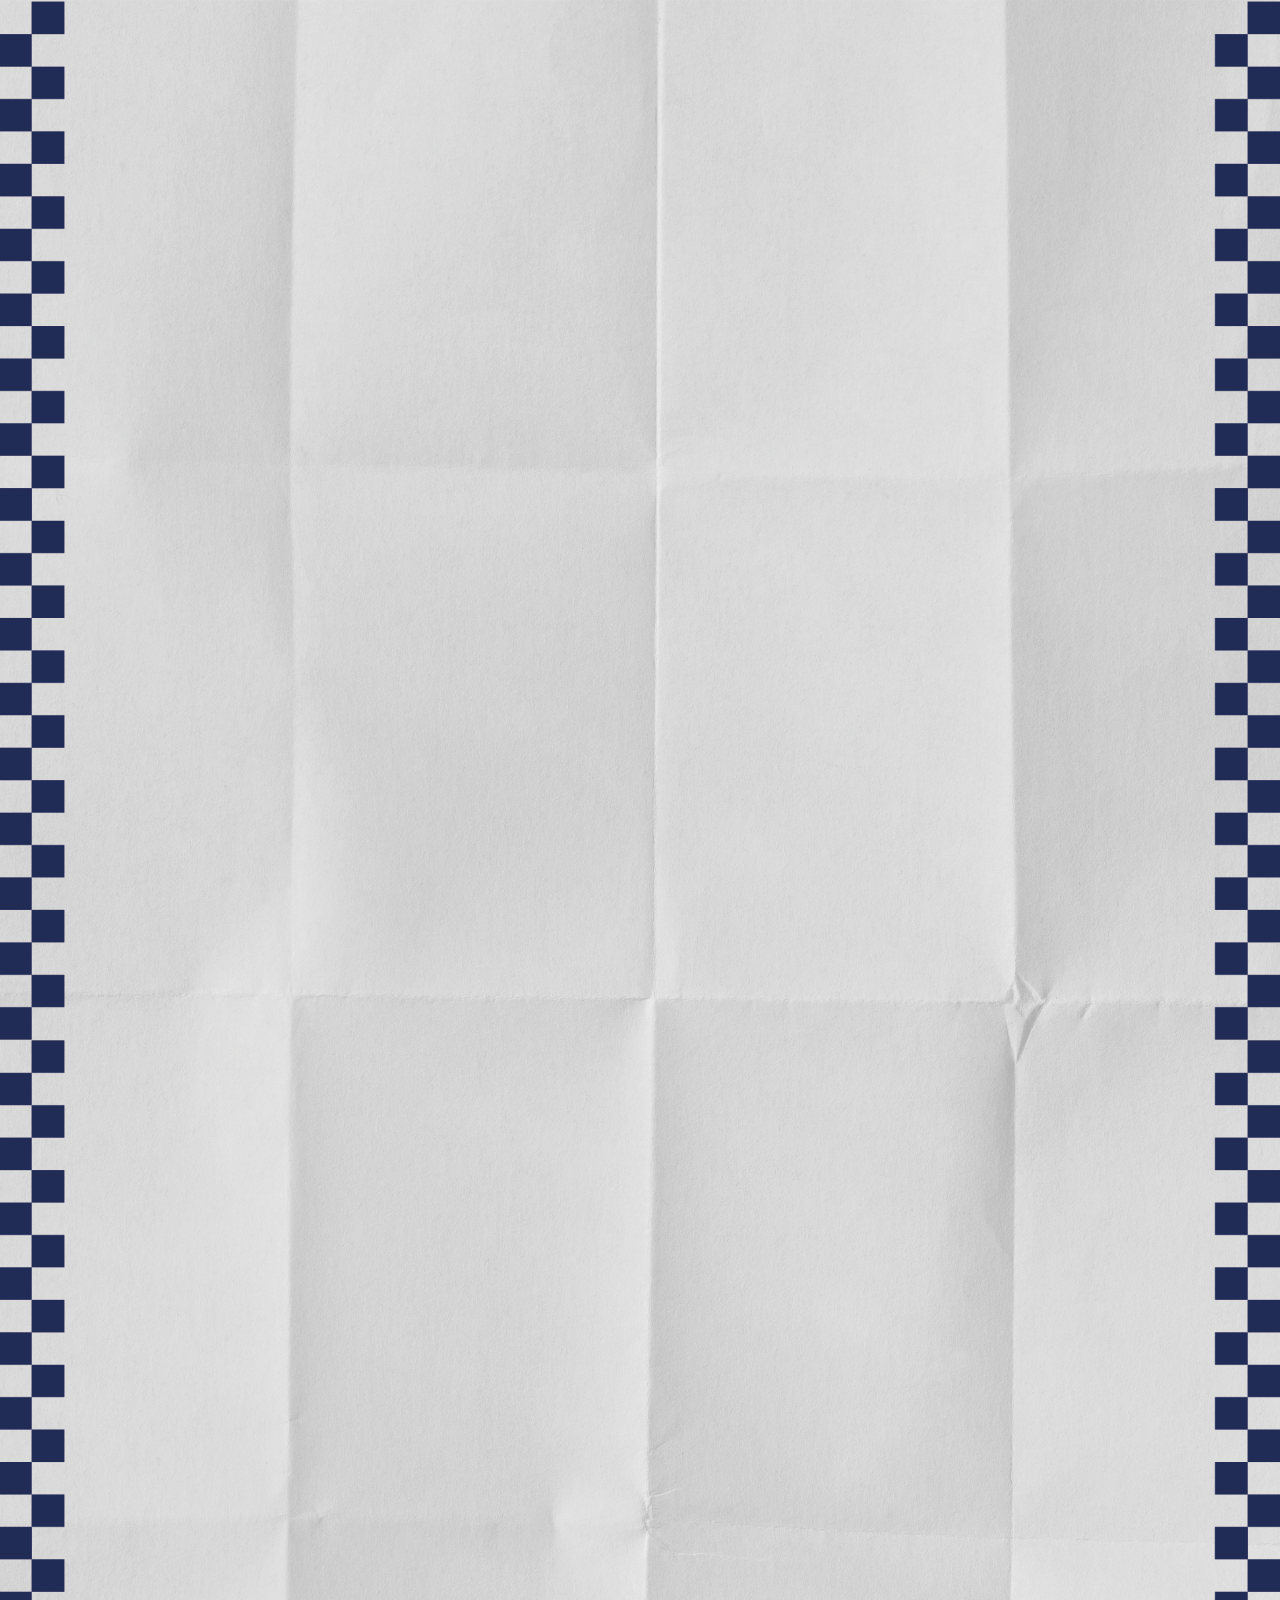
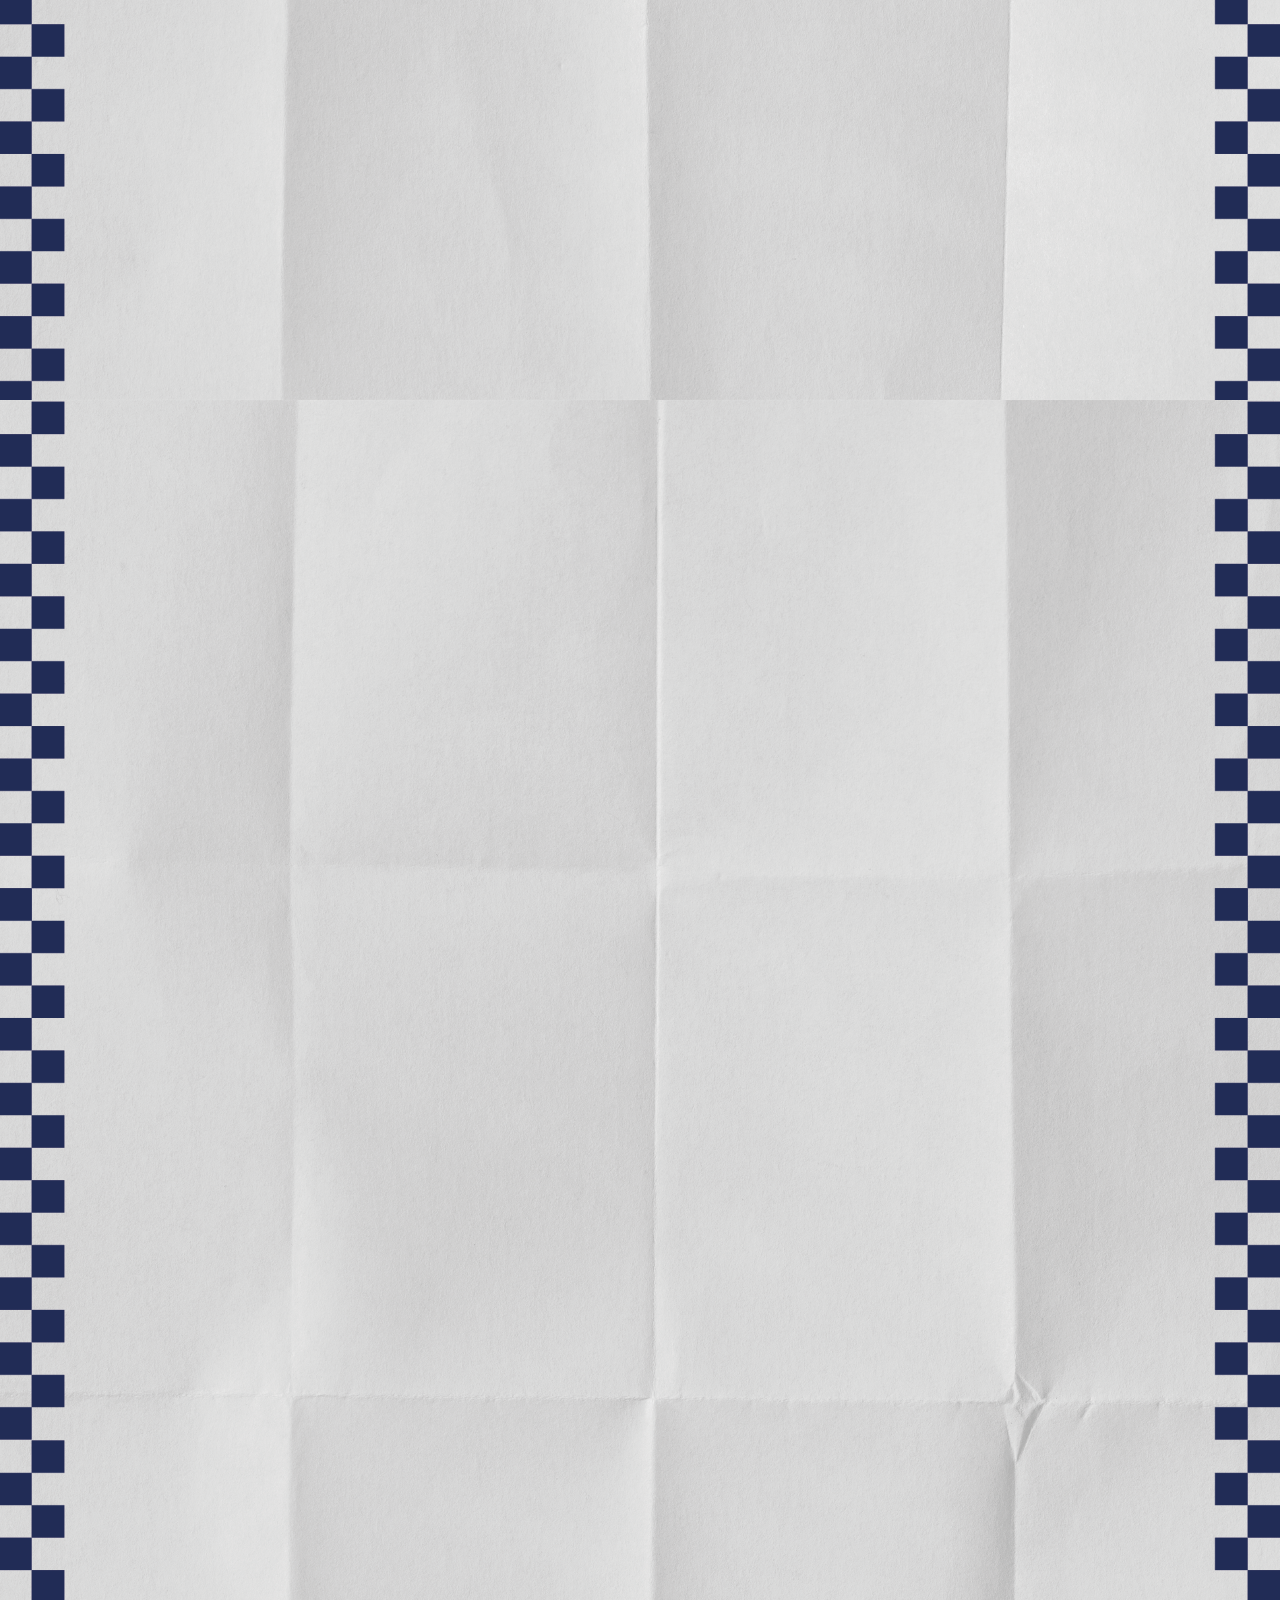
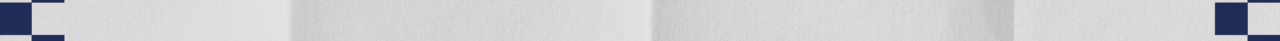
==== commit 15c5915a: "Update index.html" ====
--- a/index.html
+++ b/index.html
@@ -727,7 +727,7 @@
                                     <div class="row mil-aic mil-jcb mil-no-g">
                                         <div class="col-lg-6 mil-992-gone">
                                             <div class="mil-text-pad">
-                                                <p class="mil-text-sm">©2025. All rights reserved.</p>
+                                                <p class="mil-text-sm">©2025. All rights reserved. </p>
                                                 <p class="mil-text-sm">Design by: <a href="https://www.wildfi.com/"
                                                         class="mil-text-link mil-a2 mil-c-gone">WILD FI</a></p>
                                             </div>
